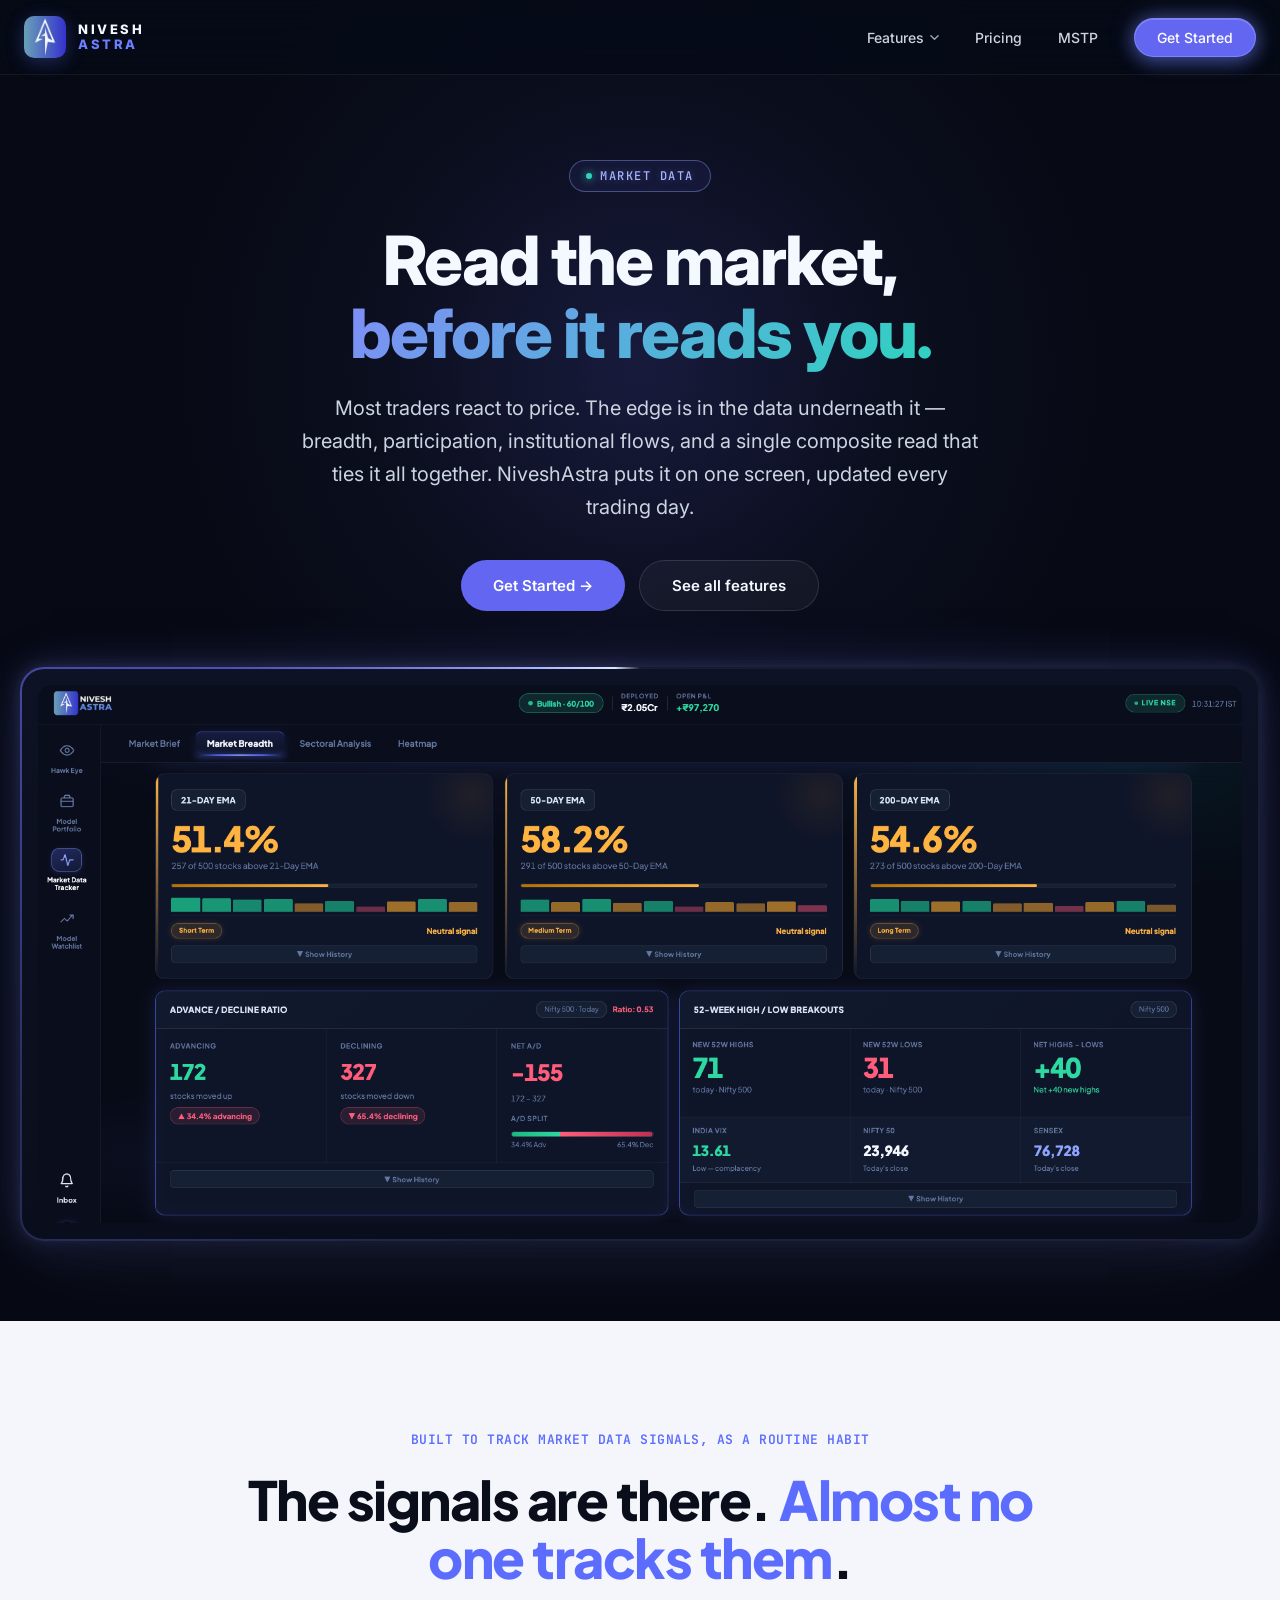
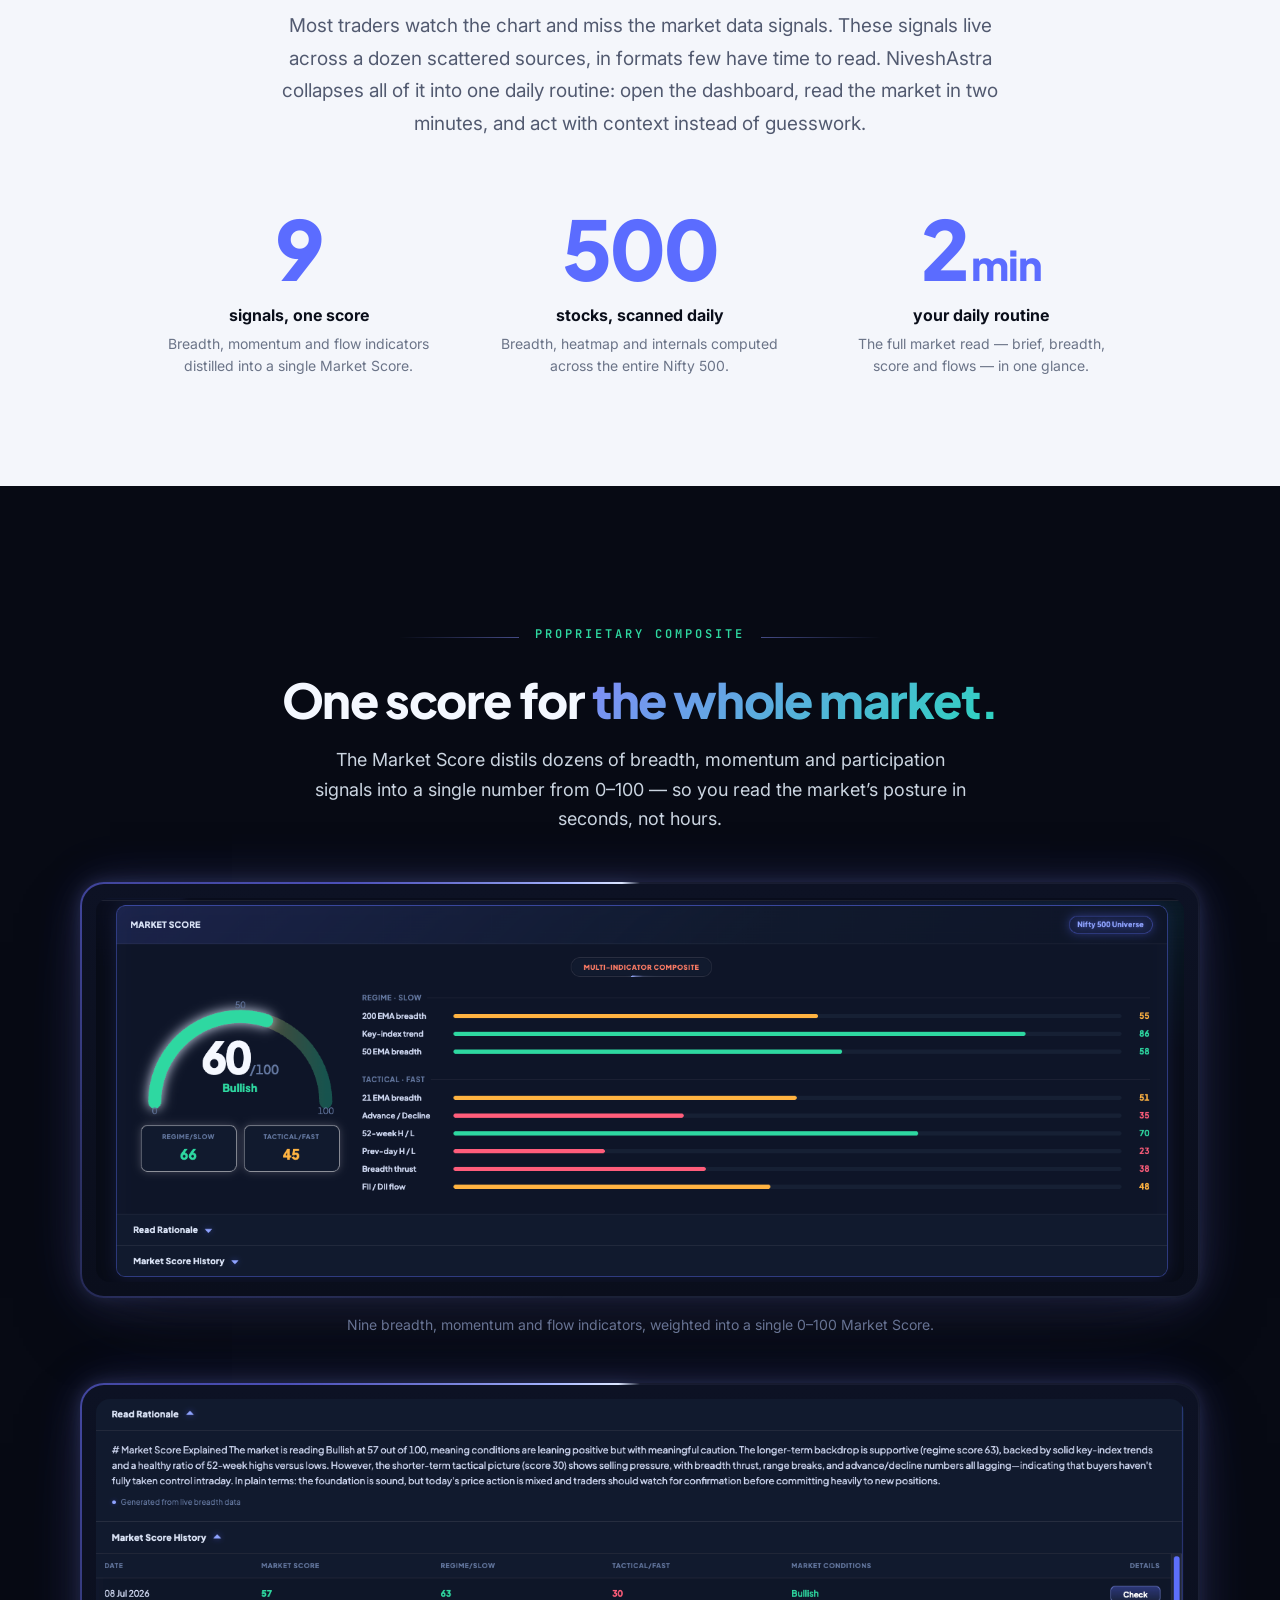
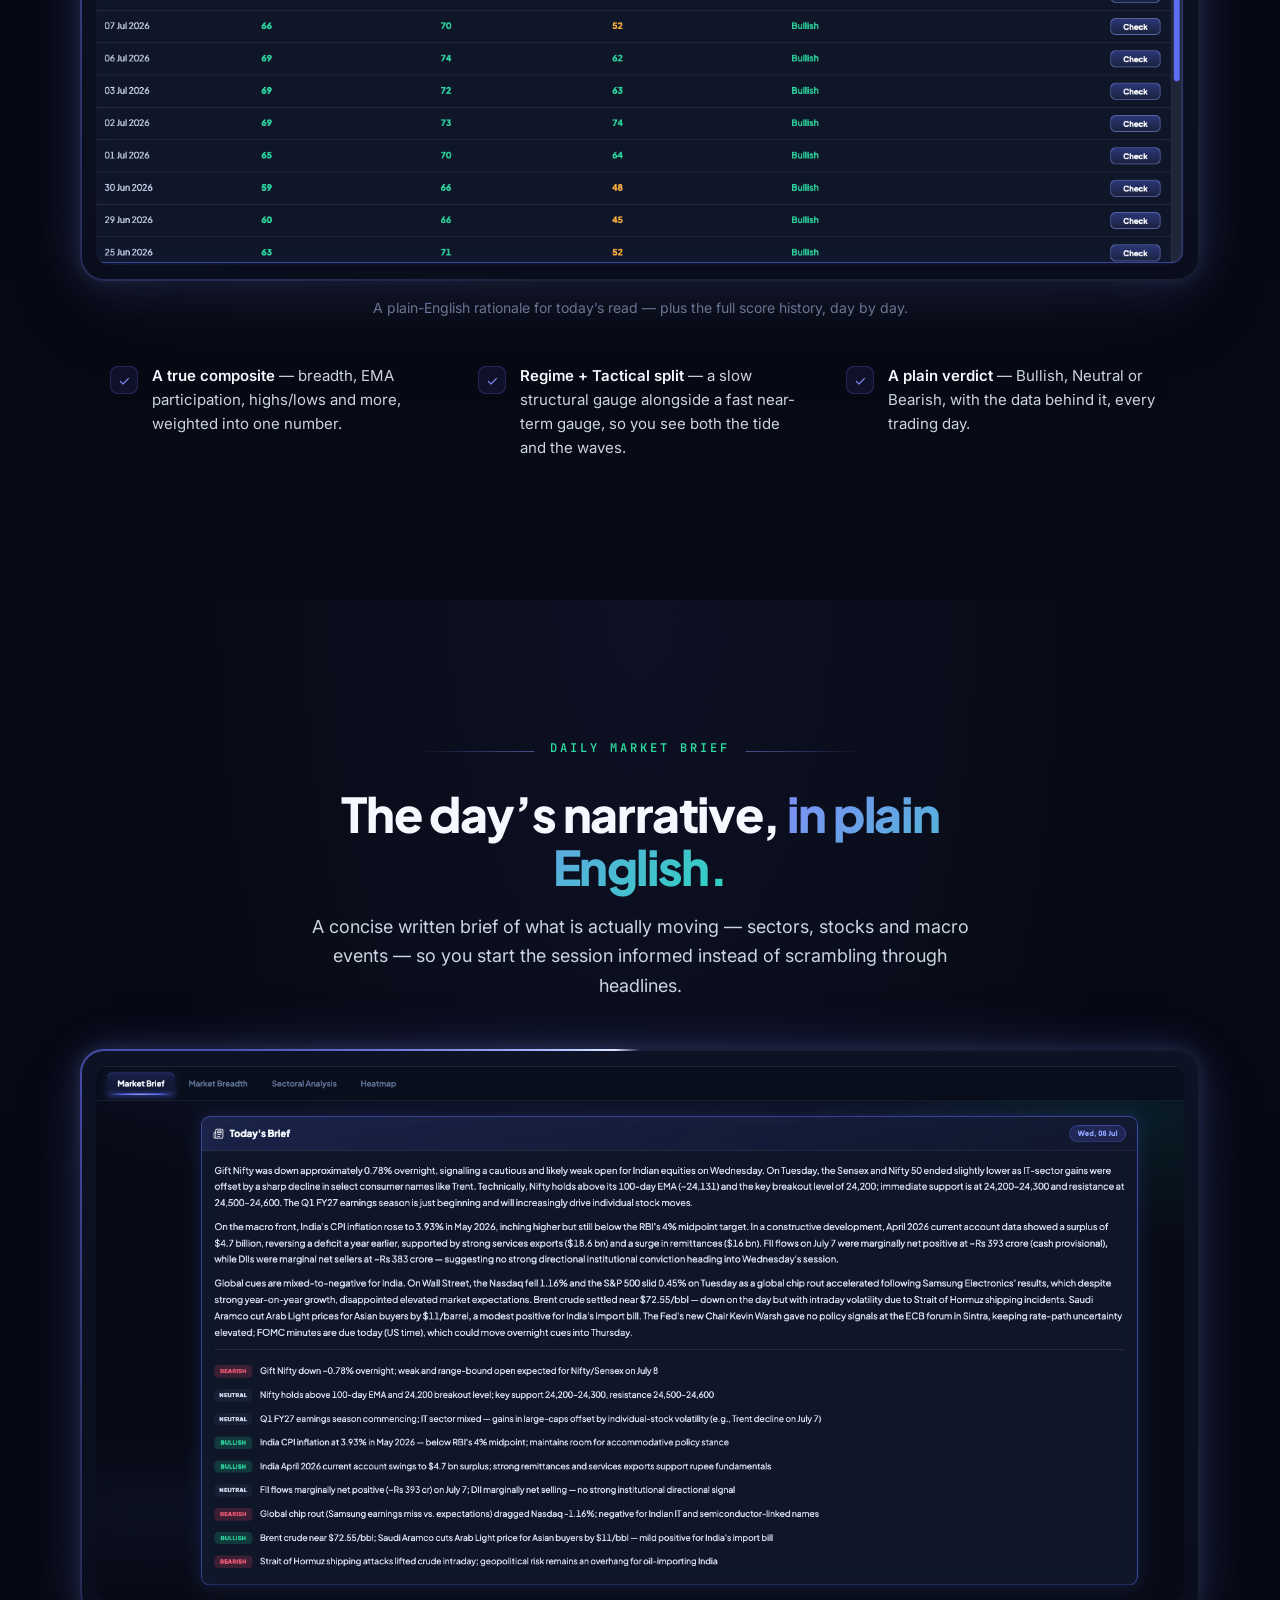
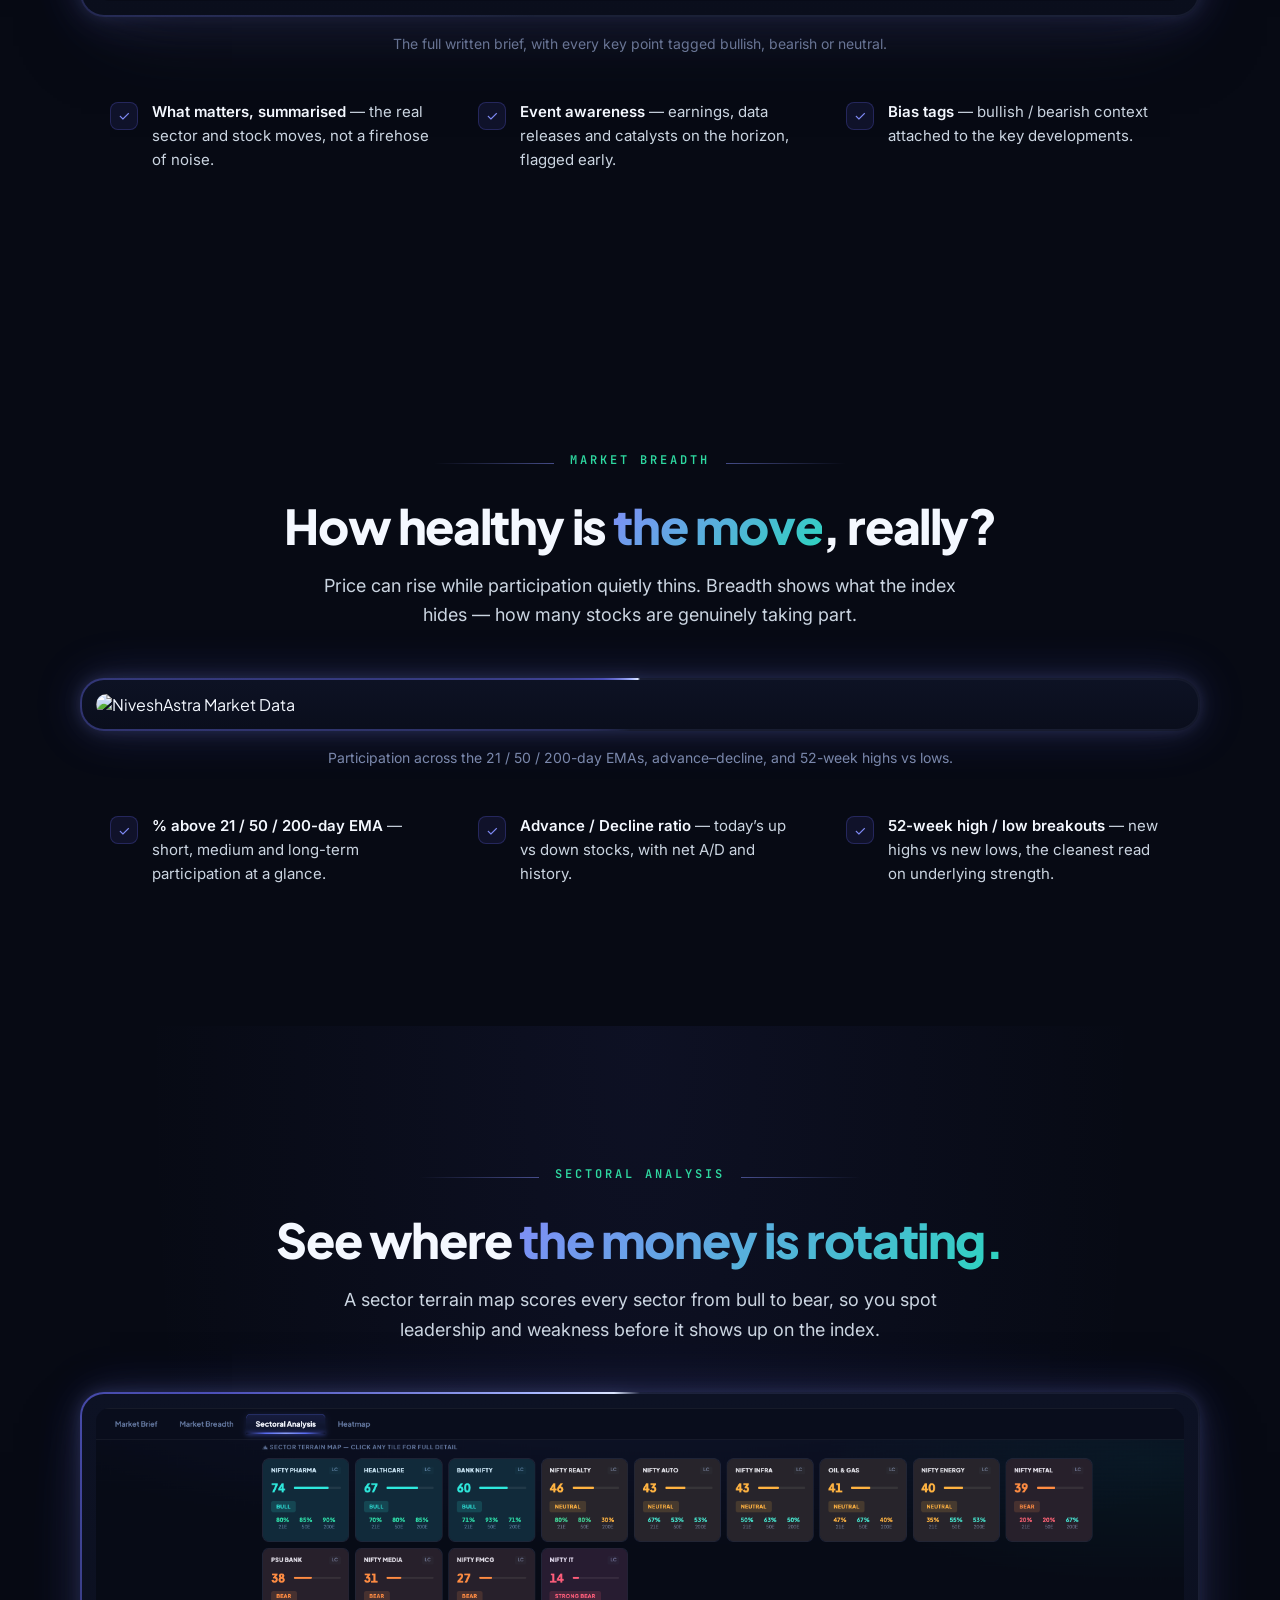
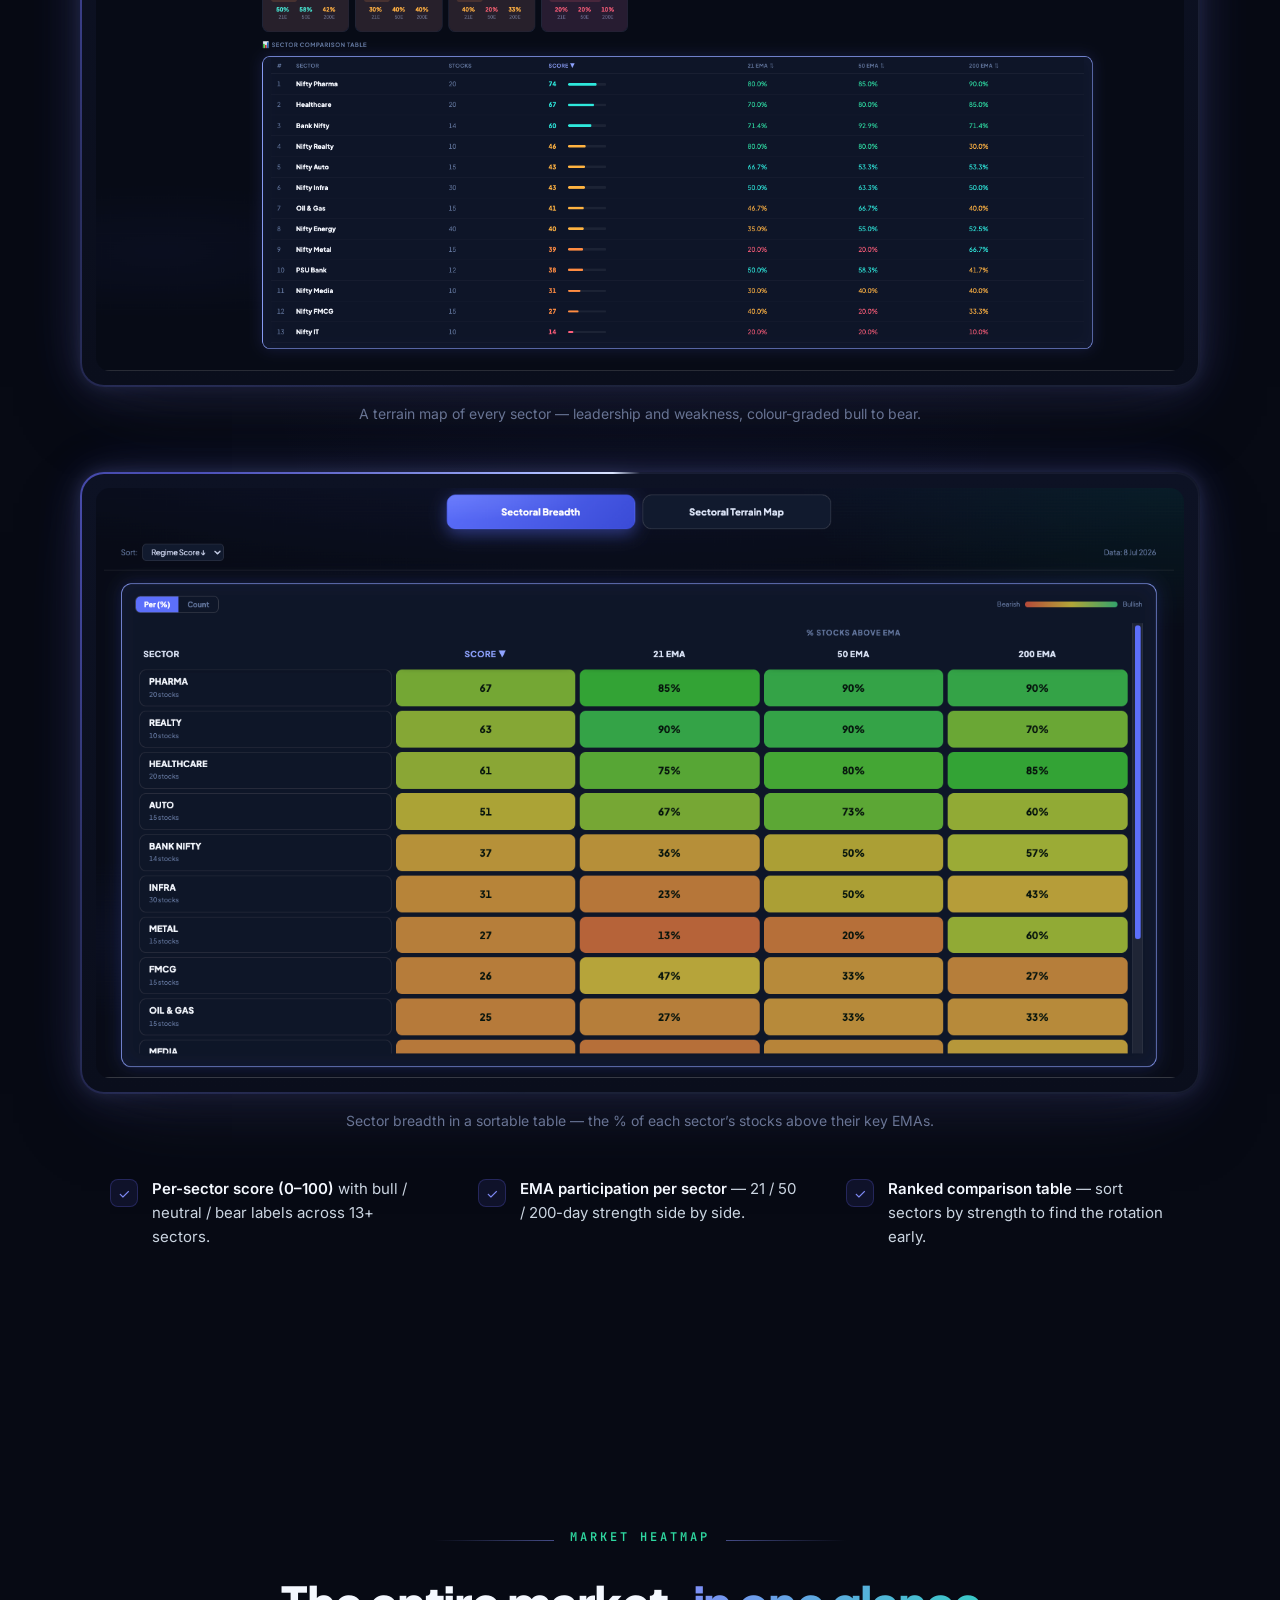
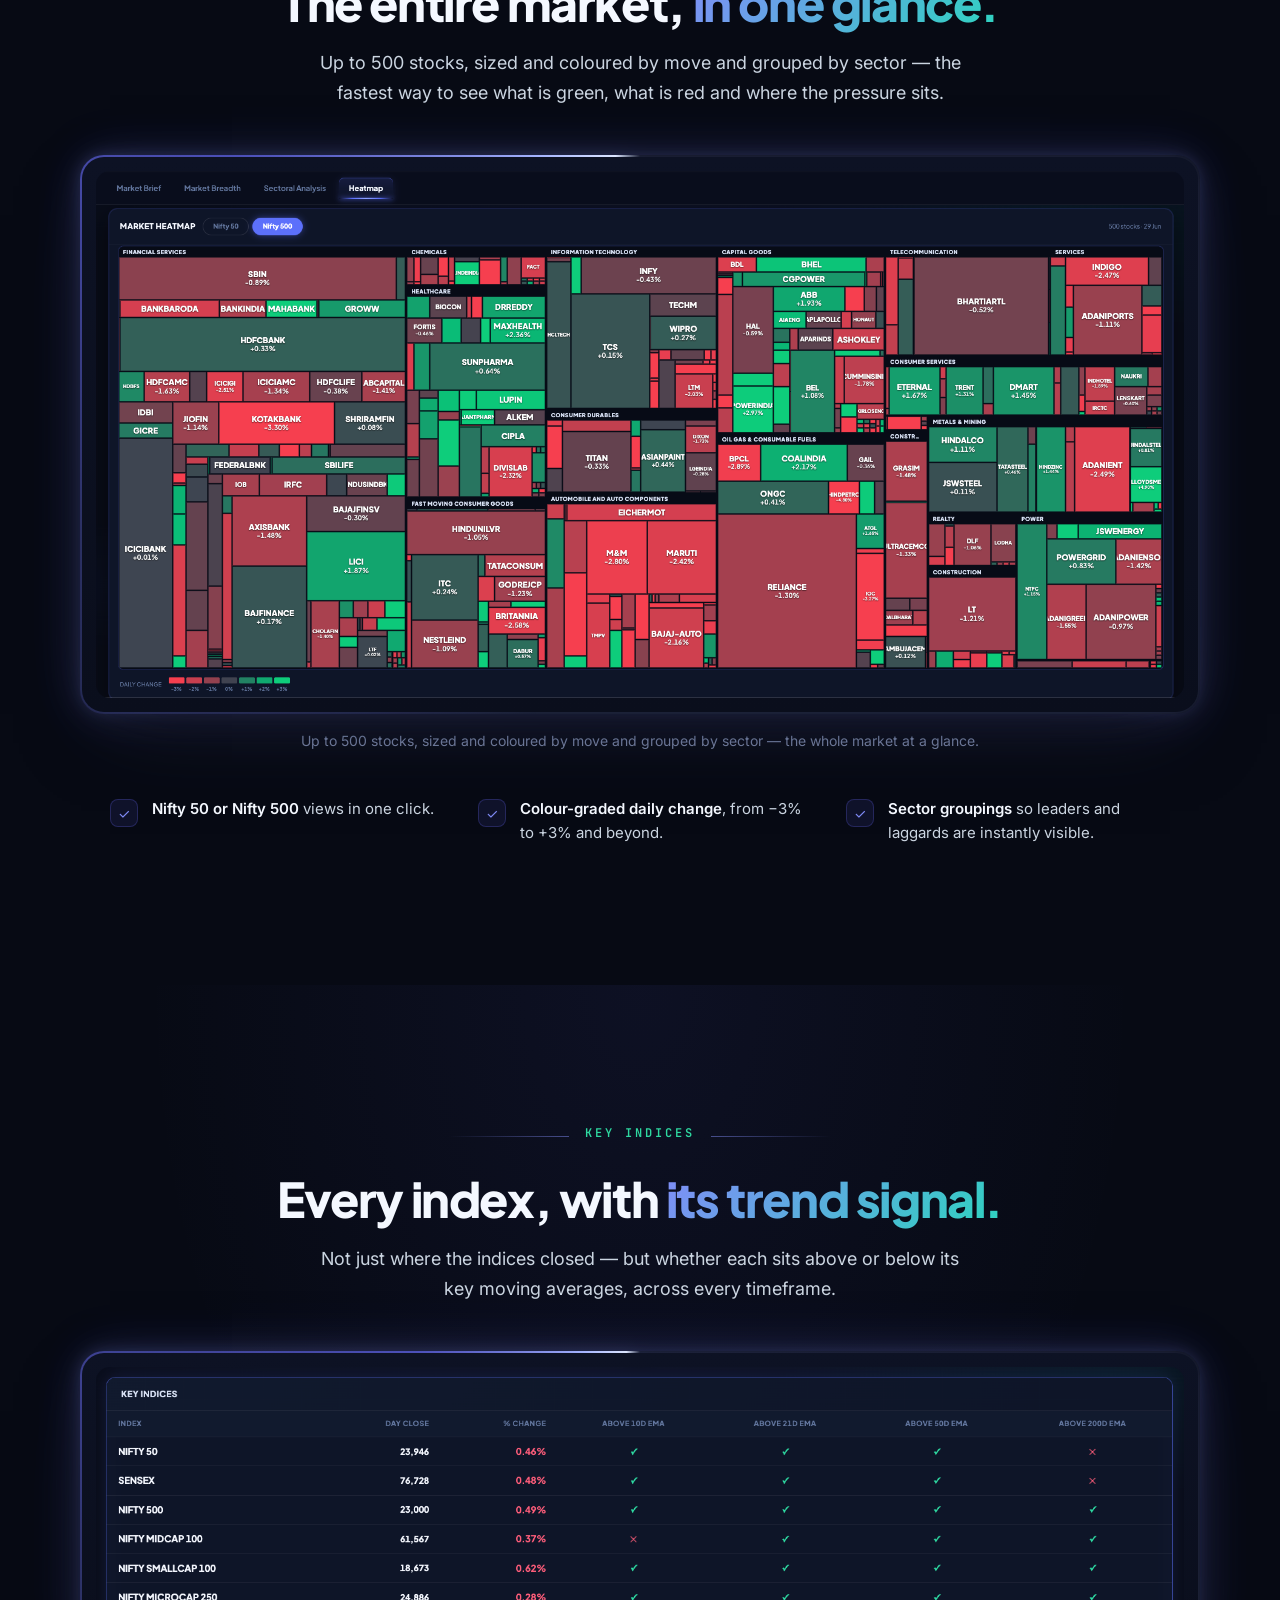
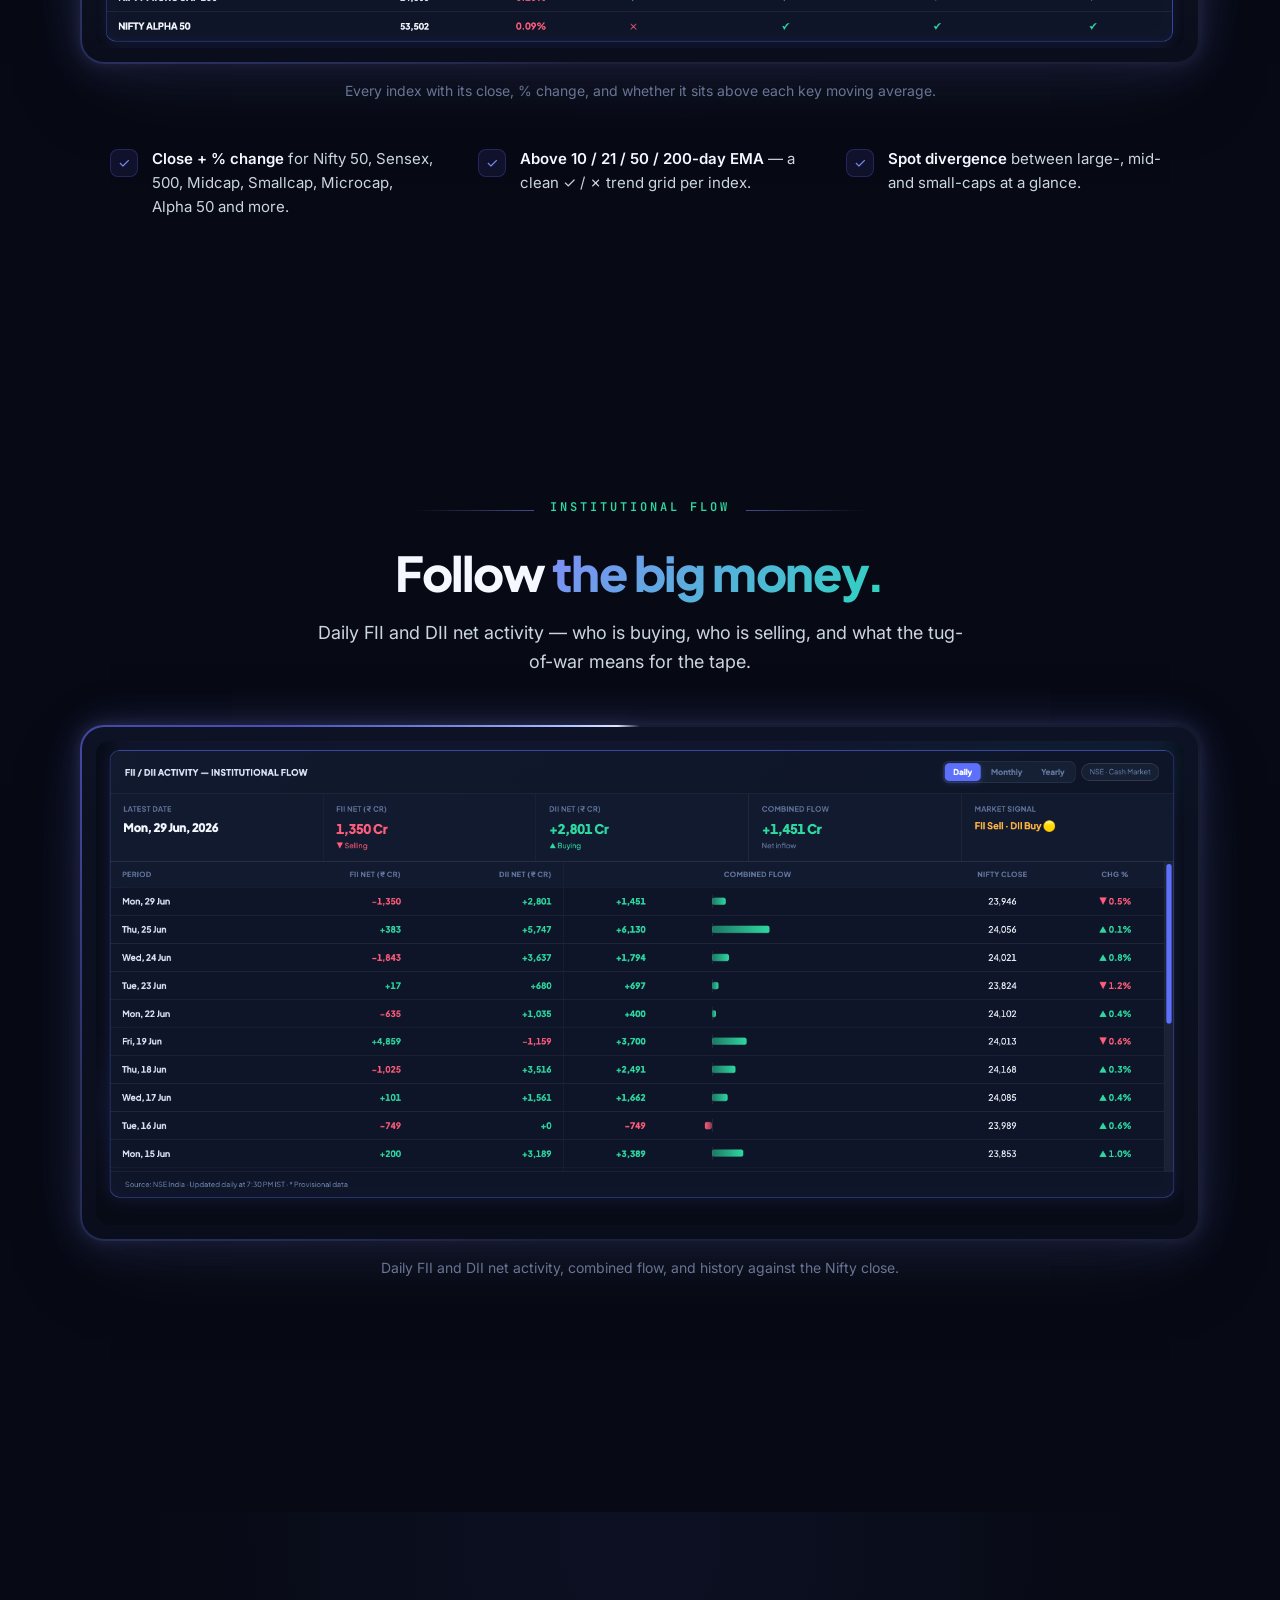
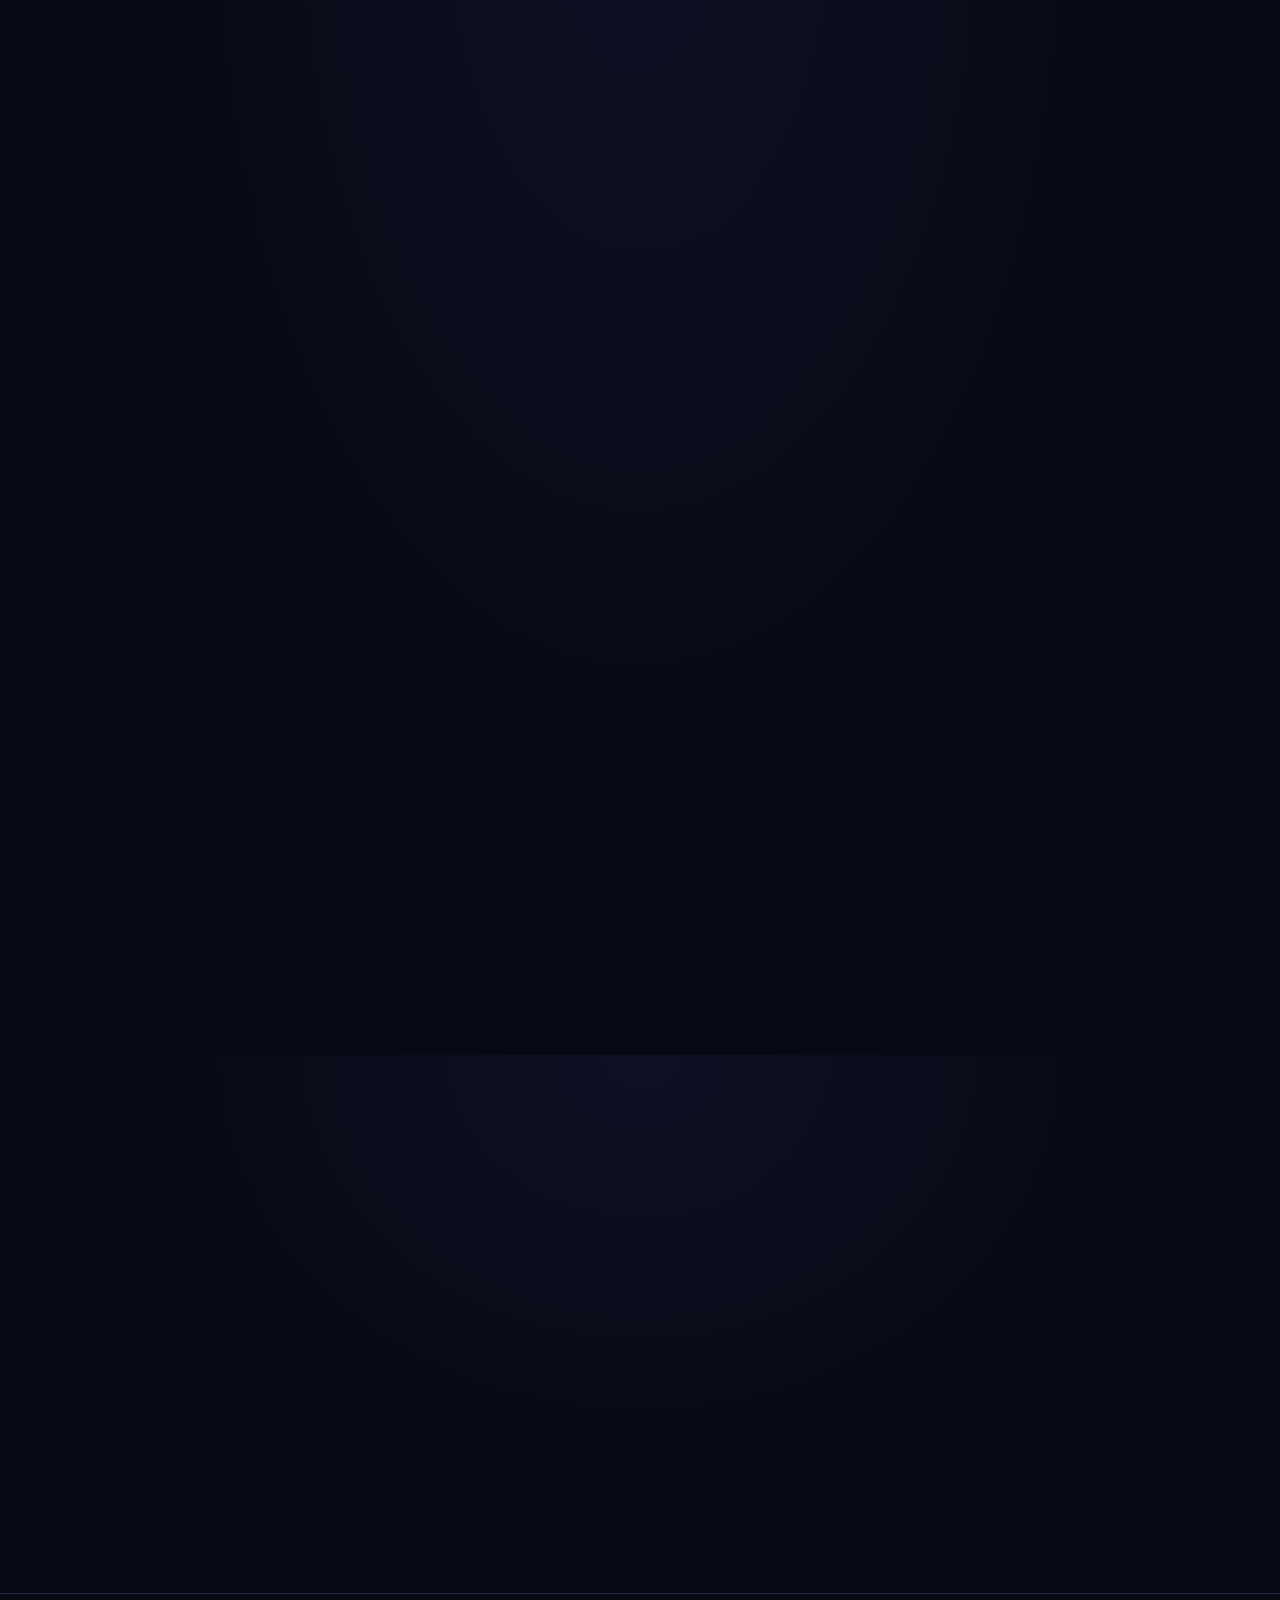
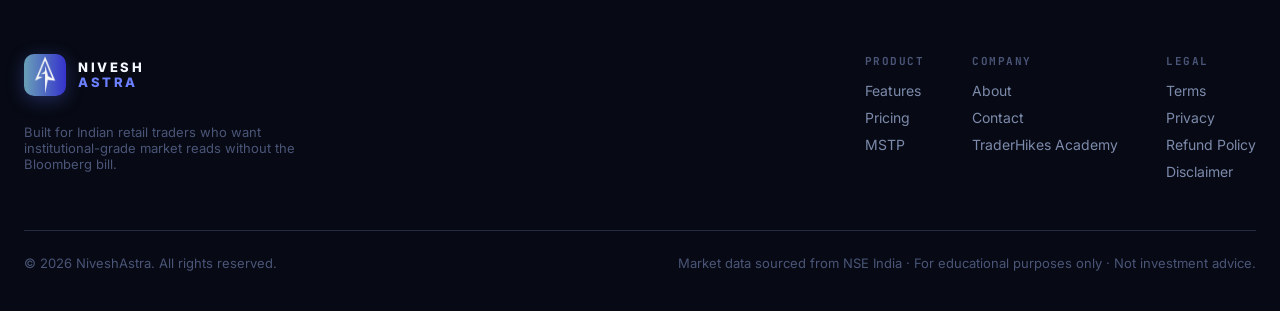
==== market-data.html @ ce70c247 "Update market-data.html" ====
<!DOCTYPE html>
<html lang="en">
<head>
<meta charset="UTF-8">
<meta name="viewport" content="width=device-width, initial-scale=1.0">
<title>Market Data — Read the Market with Precision | NiveshAstra</title>
<meta name="description" content="NiveshAstra Market Data brings the proprietary Market Score, breadth, sector rotation, heatmap, key indices, institutional flows and more into one daily dashboard for Indian traders.">
<link rel="preconnect" href="https://fonts.googleapis.com">
<link rel="preconnect" href="https://fonts.gstatic.com" crossorigin>
<link href="https://fonts.googleapis.com/css2?family=Inter:wght@400;500;600;700;800;900&family=JetBrains+Mono:wght@400;500;600;700&family=Plus+Jakarta+Sans:wght@400;500;600;700;800&display=swap" rel="stylesheet">
<link rel="stylesheet" href="/styles.css">
</head>
<body>

<!-- NAV -->
<nav class="nav">
  <div class="nav-inner">
    <a href="/" class="nav-logo">
      <img class="nav-logo-badge" src="[data-uri]" alt="NiveshAstra logo">
      <div class="nav-logo-text">
        <span>Nivesh</span>
        <span>Astra</span>
      </div>
    </a>
    <div class="nav-links">
      <div class="nav-dd">
        <a href="/#features">Features
          <svg class="caret" viewBox="0 0 10 6" fill="none" aria-hidden="true"><path d="M1 1l4 4 4-4" stroke="currentColor" stroke-width="1.6" stroke-linecap="round"/></svg>
        </a>
        <div class="nav-dd-menu">
          <a class="nav-dd-item" href="/market-data.html">
            <span class="dd-t">Market Data</span>
            <span class="dd-d">Score, breadth, sectors, flows — the daily read.</span>
          </a>
          <a class="nav-dd-item" href="/watchlist-scan.html">
            <span class="dd-t">Watchlist Scan</span>
            <span class="dd-d">Build lists, scan them on charts at speed.</span>
          </a>
          <a class="nav-dd-item" href="/portfolio-tracker.html">
            <span class="dd-t">Portfolio Tracker</span>
            <span class="dd-d">Your book, live positions and a lifetime journal.</span>
          </a>
        </div>
      </div>
      <a href="/#pricing">Pricing</a>
      <a href="/#mstp">MSTP</a>
      <a href="https://app.niveshastra.com/login.html" class="nav-cta">Get Started</a>
    </div>
  </div>
</nav>

<!-- PAGE HERO -->
<header class="page-hero">
  <div class="hero-glow"></div>
  <div class="page-hero-content">
    <div class="hero-eyebrow"><span class="dot"></span>Market Data</div>
    <h1>Read the market,<br><span class="grad">before it reads you.</span></h1>
    <p class="page-hero-sub">
      Most traders react to price. The edge is in the data underneath it — breadth, participation,
      institutional flows, and a single composite read that ties it all together. NiveshAstra puts
      it on one screen, updated every trading day.
    </p>
    <div class="hero-ctas" style="margin-bottom:0;">
      <a href="https://app.niveshastra.com/login.html" class="btn-primary">Get Started →</a>
      <a href="/#features" class="btn-secondary">See all features</a>
    </div>
  </div>
</header>

<!-- FULL-WIDTH ESTABLISHING SHOT -->
<div class="hero-shot">
  <div class="mockup-card shot-frame">
    <img src="/assets/market-breadth.png" alt="NiveshAstra Market Data dashboard">
  </div>
</div>

<!-- THE PAGE IN A NUTSHELL (light section) -->
<section class="section-light">
  <div class="container">
    <div class="nutshell reveal">
      <div class="nutshell-eyebrow">Built to track market data signals, as a routine habit</div>
      <h2>The signals are there. <span class="hl">Almost no one tracks them</span>.</h2>
      <p class="nutshell-sub">
        Most traders watch the chart and miss the market data signals. These signals live across a
        dozen scattered sources, in formats few have time to read. NiveshAstra collapses all of it
        into one daily routine: open the dashboard, read the market in two minutes, and act with
        context instead of guesswork.
      </p>
      <div class="nutshell-stats">
        <div class="nutshell-stat">
          <div class="num">9</div>
          <div class="stat-label">signals, one score</div>
          <div class="stat-desc">Breadth, momentum and flow indicators distilled into a single Market Score.</div>
        </div>
        <div class="nutshell-stat">
          <div class="num">500</div>
          <div class="stat-label">stocks, scanned daily</div>
          <div class="stat-desc">Breadth, heatmap and internals computed across the entire Nifty 500.</div>
        </div>
        <div class="nutshell-stat">
          <div class="num">2<span class="unit">min</span></div>
          <div class="stat-label">your daily routine</div>
          <div class="stat-desc">The full market read — brief, breadth, score and flows — in one glance.</div>
        </div>
      </div>
    </div>
  </div>
</section>

<section class="section">
  <div class="container">
  <div class="block-head reveal">
    <div class="step-mark">
      <span class="step-rule l"></span>
      <span class="step-label">Proprietary Composite</span>
      <span class="step-rule"></span>
    </div>
    <h2>One score for <span class="grad">the whole market.</span></h2>
    <p>The Market Score distils dozens of breadth, momentum and participation signals into a single number from 0–100 — so you read the market’s posture in seconds, not hours.</p>
  </div>
  <div class="block-lead reveal block-gap">
    <div class="mockup-card shot-frame">
      <img src="/assets/market-score.png" alt="NiveshAstra Market Data" loading="lazy">
    </div>
    <p class="shot-caption">Nine breadth, momentum and flow indicators, weighted into a single 0–100 Market Score.</p>
  </div>
  <div class="block-lead reveal block-gap">
    <div class="mockup-card shot-frame">
      <img src="/assets/market-score-rationale.png" alt="NiveshAstra Market Data" loading="lazy">
    </div>
    <p class="shot-caption">A plain-English rationale for today’s read — plus the full score history, day by day.</p>
  </div>
  <div class="feature-row reveal">
      <div class="feature-item">
        <div class="feature-item-icon">✓</div>
        <div class="feature-item-text"><strong>A true composite</strong> — breadth, EMA participation, highs/lows and more, weighted into one number.</div>
      </div>
      <div class="feature-item">
        <div class="feature-item-icon">✓</div>
        <div class="feature-item-text"><strong>Regime + Tactical split</strong> — a slow structural gauge alongside a fast near-term gauge, so you see both the tide and the waves.</div>
      </div>
      <div class="feature-item">
        <div class="feature-item-icon">✓</div>
        <div class="feature-item-text"><strong>A plain verdict</strong> — Bullish, Neutral or Bearish, with the data behind it, every trading day.</div>
      </div>
  </div>
  </div>
</section>

<section class="section alt">
  <div class="container">
  <div class="block-head reveal">
    <div class="step-mark">
      <span class="step-rule l"></span>
      <span class="step-label">Daily Market Brief</span>
      <span class="step-rule"></span>
    </div>
    <h2>The day’s narrative, <span class="grad">in plain English.</span></h2>
    <p>A concise written brief of what is actually moving — sectors, stocks and macro events — so you start the session informed instead of scrambling through headlines.</p>
  </div>
  <div class="block-lead reveal block-gap">
    <div class="mockup-card shot-frame">
      <img src="/assets/market-brief-full.png" alt="NiveshAstra Market Data" loading="lazy">
    </div>
    <p class="shot-caption">The full written brief, with every key point tagged bullish, bearish or neutral.</p>
  </div>
  <div class="feature-row reveal">
      <div class="feature-item">
        <div class="feature-item-icon">✓</div>
        <div class="feature-item-text"><strong>What matters, summarised</strong> — the real sector and stock moves, not a firehose of noise.</div>
      </div>
      <div class="feature-item">
        <div class="feature-item-icon">✓</div>
        <div class="feature-item-text"><strong>Event awareness</strong> — earnings, data releases and catalysts on the horizon, flagged early.</div>
      </div>
      <div class="feature-item">
        <div class="feature-item-icon">✓</div>
        <div class="feature-item-text"><strong>Bias tags</strong> — bullish / bearish context attached to the key developments.</div>
      </div>
  </div>
  </div>
</section>

<section class="section">
  <div class="container">
  <div class="block-head reveal">
    <div class="step-mark">
      <span class="step-rule l"></span>
      <span class="step-label">Market Breadth</span>
      <span class="step-rule"></span>
    </div>
    <h2>How healthy is <span class="grad">the move</span>, really?</h2>
    <p>Price can rise while participation quietly thins. Breadth shows what the index hides — how many stocks are genuinely taking part.</p>
  </div>
  <div class="block-lead reveal block-gap">
    <div class="mockup-card shot-frame">
      <img src="/assets/market-breadth-detail.png" alt="NiveshAstra Market Data" loading="lazy">
    </div>
    <p class="shot-caption">Participation across the 21 / 50 / 200-day EMAs, advance–decline, and 52-week highs vs lows.</p>
  </div>
  <div class="feature-row reveal">
      <div class="feature-item">
        <div class="feature-item-icon">✓</div>
        <div class="feature-item-text"><strong>% above 21 / 50 / 200-day EMA</strong> — short, medium and long-term participation at a glance.</div>
      </div>
      <div class="feature-item">
        <div class="feature-item-icon">✓</div>
        <div class="feature-item-text"><strong>Advance / Decline ratio</strong> — today’s up vs down stocks, with net A/D and history.</div>
      </div>
      <div class="feature-item">
        <div class="feature-item-icon">✓</div>
        <div class="feature-item-text"><strong>52-week high / low breakouts</strong> — new highs vs new lows, the cleanest read on underlying strength.</div>
      </div>
  </div>
  </div>
</section>

<section class="section alt">
  <div class="container">
  <div class="block-head reveal">
    <div class="step-mark">
      <span class="step-rule l"></span>
      <span class="step-label">Sectoral Analysis</span>
      <span class="step-rule"></span>
    </div>
    <h2>See where <span class="grad">the money is rotating.</span></h2>
    <p>A sector terrain map scores every sector from bull to bear, so you spot leadership and weakness before it shows up on the index.</p>
  </div>
  <div class="block-lead reveal block-gap">
    <div class="mockup-card shot-frame">
      <img src="/assets/sectoral-analysis.png" alt="NiveshAstra Market Data" loading="lazy">
    </div>
    <p class="shot-caption">A terrain map of every sector — leadership and weakness, colour-graded bull to bear.</p>
  </div>
  <div class="block-lead reveal block-gap">
    <div class="mockup-card shot-frame">
      <img src="/assets/sectoral-breadth.png" alt="NiveshAstra Market Data" loading="lazy">
    </div>
    <p class="shot-caption">Sector breadth in a sortable table — the % of each sector’s stocks above their key EMAs.</p>
  </div>
  <div class="feature-row reveal">
      <div class="feature-item">
        <div class="feature-item-icon">✓</div>
        <div class="feature-item-text"><strong>Per-sector score (0–100)</strong> with bull / neutral / bear labels across 13+ sectors.</div>
      </div>
      <div class="feature-item">
        <div class="feature-item-icon">✓</div>
        <div class="feature-item-text"><strong>EMA participation per sector</strong> — 21 / 50 / 200-day strength side by side.</div>
      </div>
      <div class="feature-item">
        <div class="feature-item-icon">✓</div>
        <div class="feature-item-text"><strong>Ranked comparison table</strong> — sort sectors by strength to find the rotation early.</div>
      </div>
  </div>
  </div>
</section>

<section class="section">
  <div class="container">
  <div class="block-head reveal">
    <div class="step-mark">
      <span class="step-rule l"></span>
      <span class="step-label">Market Heatmap</span>
      <span class="step-rule"></span>
    </div>
    <h2>The entire market, <span class="grad">in one glance.</span></h2>
    <p>Up to 500 stocks, sized and coloured by move and grouped by sector — the fastest way to see what is green, what is red and where the pressure sits.</p>
  </div>
  <div class="block-lead reveal block-gap">
    <div class="mockup-card shot-frame">
      <img src="/assets/heatmap.png" alt="NiveshAstra Market Data" loading="lazy">
    </div>
    <p class="shot-caption">Up to 500 stocks, sized and coloured by move and grouped by sector — the whole market at a glance.</p>
  </div>
  <div class="feature-row reveal">
      <div class="feature-item">
        <div class="feature-item-icon">✓</div>
        <div class="feature-item-text"><strong>Nifty 50 or Nifty 500</strong> views in one click.</div>
      </div>
      <div class="feature-item">
        <div class="feature-item-icon">✓</div>
        <div class="feature-item-text"><strong>Colour-graded daily change</strong>, from −3% to +3% and beyond.</div>
      </div>
      <div class="feature-item">
        <div class="feature-item-icon">✓</div>
        <div class="feature-item-text"><strong>Sector groupings</strong> so leaders and laggards are instantly visible.</div>
      </div>
  </div>
  </div>
</section>

<section class="section alt">
  <div class="container">
  <div class="block-head reveal">
    <div class="step-mark">
      <span class="step-rule l"></span>
      <span class="step-label">Key Indices</span>
      <span class="step-rule"></span>
    </div>
    <h2>Every index, with <span class="grad">its trend signal.</span></h2>
    <p>Not just where the indices closed — but whether each sits above or below its key moving averages, across every timeframe.</p>
  </div>
  <div class="block-lead reveal block-gap">
    <div class="mockup-card shot-frame">
      <img src="/assets/key-indices.png" alt="NiveshAstra Market Data" loading="lazy">
    </div>
    <p class="shot-caption">Every index with its close, % change, and whether it sits above each key moving average.</p>
  </div>
  <div class="feature-row reveal">
      <div class="feature-item">
        <div class="feature-item-icon">✓</div>
        <div class="feature-item-text"><strong>Close + % change</strong> for Nifty 50, Sensex, 500, Midcap, Smallcap, Microcap, Alpha 50 and more.</div>
      </div>
      <div class="feature-item">
        <div class="feature-item-icon">✓</div>
        <div class="feature-item-text"><strong>Above 10 / 21 / 50 / 200-day EMA</strong> — a clean ✓ / ✗ trend grid per index.</div>
      </div>
      <div class="feature-item">
        <div class="feature-item-icon">✓</div>
        <div class="feature-item-text"><strong>Spot divergence</strong> between large-, mid- and small-caps at a glance.</div>
      </div>
  </div>
  </div>
</section>

<section class="section">
  <div class="container">
  <div class="block-head reveal">
    <div class="step-mark">
      <span class="step-rule l"></span>
      <span class="step-label">Institutional Flow</span>
      <span class="step-rule"></span>
    </div>
    <h2>Follow <span class="grad">the big money.</span></h2>
    <p>Daily FII and DII net activity — who is buying, who is selling, and what the tug-of-war means for the tape.</p>
  </div>
  <div class="block-lead reveal block-gap">
    <div class="mockup-card shot-frame">
      <img src="/assets/fii-dii.png" alt="NiveshAstra Market Data" loading="lazy">
    </div>
    <p class="shot-caption">Daily FII and DII net activity, combined flow, and history against the Nifty close.</p>
  </div>
  <div class="feature-row reveal">
      <div class="feature-item">
        <div class="feature-item-icon">✓</div>
        <div class="feature-item-text"><strong>FII net &amp; DII net (₹ Cr)</strong> with a combined-flow read and market signal.</div>
      </div>
      <div class="feature-item">
        <div class="feature-item-icon">✓</div>
        <div class="feature-item-text"><strong>Daily, monthly and yearly</strong> views.</div>
      </div>
      <div class="feature-item">
        <div class="feature-item-icon">✓</div>
        <div class="feature-item-text"><strong>History against Nifty close</strong>, so the flows always have context.</div>
      </div>
  </div>
  </div>
</section>

<section class="section alt">
  <div class="container">
  <div class="block-head reveal">
    <div class="step-mark">
      <span class="step-rule l"></span>
      <span class="step-label">Market Internals</span>
      <span class="step-rule"></span>
    </div>
    <h2>The market’s pulse, <span class="grad">beneath the index.</span></h2>
    <p>Previous-day high/low breaks and the day’s biggest movers — fast internals that reveal thrust and exhaustion before the index catches up.</p>
  </div>
  <div class="block-lead reveal block-gap">
    <div class="mockup-card shot-frame">
      <img src="/assets/pdh-pdl.png" alt="NiveshAstra Market Data" loading="lazy">
    </div>
    <p class="shot-caption">Previous-day high/low breaks and the day’s biggest movers — thrust and exhaustion at a glance.</p>
  </div>
  <div class="feature-row reveal">
      <div class="feature-item">
        <div class="feature-item-icon">✓</div>
        <div class="feature-item-text"><strong>Above PDH vs below PDL</strong> counts, with net and split.</div>
      </div>
      <div class="feature-item">
        <div class="feature-item-icon">✓</div>
        <div class="feature-item-text"><strong>Top gainers &amp; losers</strong> (≥3% moves) with the day’s thrust count.</div>
      </div>
      <div class="feature-item">
        <div class="feature-item-icon">✓</div>
        <div class="feature-item-text"><strong>PDH / PDL history</strong> for trend context.</div>
      </div>
  </div>
  </div>
</section>

<!-- CLOSING CTA -->
<section class="section alt">
  <div class="container">
    <div class="cta-band reveal">
      <h2>Build the <span class="grad">two-minute habit</span> to read and analyse market data.</h2>
      <p>Market brief, breadth, score, sector rotation and institutional flows — your entire
         pre-market routine, on one screen, every trading day.</p>
      <a href="https://app.niveshastra.com/login.html" class="btn-primary">Get Started →</a>
    </div>
  </div>
</section>

<footer class="footer">
  <div class="container">
    <div class="footer-inner">
      <div>
        <a href="/" class="nav-logo" style="margin-bottom:14px; display:inline-flex;">
          <img class="nav-logo-badge" src="[data-uri]" alt="NiveshAstra logo">
          <div class="nav-logo-text">
            <span>Nivesh</span>
            <span>Astra</span>
          </div>
        </a>
        <p style="color:var(--text-faint); font-size:13px; max-width:280px; margin-top:14px;">
          Built for Indian retail traders who want institutional-grade market reads without the Bloomberg bill.
        </p>
      </div>
      <div class="footer-links">
        <div class="footer-col">
          <h4>Product</h4>
          <a href="/#features">Features</a>
          <a href="/#pricing">Pricing</a>
          <a href="/#mstp">MSTP</a>
        </div>
        <div class="footer-col">
          <h4>Company</h4>
          <a href="/about.html">About</a>
          <a href="/contact.html">Contact</a>
          <a href="https://www.traderhikes.com/" target="_blank">TraderHikes Academy</a>
        </div>
        <div class="footer-col">
          <h4>Legal</h4>
          <a href="/terms.html">Terms</a>
          <a href="/privacy.html">Privacy</a>
          <a href="/refund.html">Refund Policy</a>
          <a href="/disclaimer.html">Disclaimer</a>
        </div>
      </div>
    </div>
    <div class="footer-bottom">
      <span>© 2026 NiveshAstra. All rights reserved.</span>
      <span>Market data sourced from NSE India · For educational purposes only · Not investment advice.</span>
    </div>
  </div>
</footer>

<script>
// Apple-style scroll-triggered reveal
const mdObserver = new IntersectionObserver((entries) => {
  entries.forEach(entry => {
    if (entry.isIntersecting) {
      entry.target.classList.add('visible');
      mdObserver.unobserve(entry.target);
    }
  });
}, { threshold: 0.12 });
document.querySelectorAll('.reveal').forEach(el => mdObserver.observe(el));
</script>

</body>
</html>
---- styles.css ----
:root{
  --bg:#070a14;
  --bg-elevated:#0d1224;
  --surface:#131829;
  --surface-2:#1a2138;
  --border:#232b45;
  --accent-violet:#6366f1;
  --accent-violet-bright:#818cf8;
  --accent-blue-lt:#8fa3ff;
  --accent-blue-bright:#a5b4ff;
  --accent-cyan:#2dd4bf;
  --accent-green:#2ed8a0;
  --accent-rose:#f43f5e;
  --accent-amber:#f59e0b;
  --text-primary:#f4f8ff;
  --text-secondary:#cbd5e1;
  --text-muted:#7c8aab;
  --text-faint:#4a5578;
  --font-display:'Inter',-apple-system,sans-serif;
  --font-heading:'Plus Jakarta Sans','Inter',sans-serif;
  --font-mono:'JetBrains Mono',ui-monospace,monospace;
  --font-mockup:'Plus Jakarta Sans',sans-serif;
  --radius-sm:8px;
  --radius-md:14px;
  --radius-lg:24px;
}

*{margin:0;padding:0;box-sizing:border-box;}

html{scroll-behavior:smooth;}

body{
  font-family:var(--font-display);
  background:var(--bg);
  color:var(--text-primary);
  -webkit-font-smoothing:antialiased;
  overflow-x:hidden;
}

.container{
  max-width:1280px;
  margin:0 auto;
  padding:0 24px;
}

@media (max-width:768px){
  .container{padding:0 18px;}
}

/* ===== NAV ===== */
.nav{
  position:fixed;
  top:0;left:0;right:0;
  z-index:100;
  backdrop-filter:blur(20px) saturate(180%);
  background:rgba(7,10,20,0.7);
  border-bottom:1px solid rgba(255,255,255,0.06);
}
.nav-inner{
  max-width:1280px;
  margin:0 auto;
  padding:16px 24px;
  display:flex;
  align-items:center;
  justify-content:space-between;
}
.nav-logo{
  display:flex;
  align-items:center;
  gap:12px;
  text-decoration:none;
  color:var(--text-primary);
}
.nav-logo-badge{
  width:42px;height:42px;
  border-radius:10px;
  display:block;
  flex-shrink:0;
  box-shadow:0 4px 18px rgba(92,111,251,0.3), inset 0 1px 0 rgba(255,255,255,0.08);
  object-fit:contain;
}
.nav-logo-text{
  display:flex;
  flex-direction:column;
  gap:2px;
  line-height:1;
}
.nav-logo-text span{
  font-size:13px;
  font-weight:800;
  letter-spacing:2.5px;
  text-transform:uppercase;
  font-family:var(--font-display);
}
.nav-logo-text span:first-child{color:#f4f8ff;}
.nav-logo-text span:last-child{color:#6b7fff; font-weight:800;}

.nav-links{
  display:flex;
  align-items:center;
  gap:36px;
}
.nav-links a{
  color:#f4f8ff;
  text-decoration:none;
  font-size:14px;
  font-weight:500;
  transition:color 0.2s, opacity 0.2s;
  opacity:0.85;
}
.nav-links a:hover{opacity:1;}

.nav-cta{
  padding:10px 22px;
  border-radius:100px;
  background:var(--accent-violet);
  color:#ffffff !important;
  text-decoration:none;
  font-size:14px;
  font-weight:600;
  opacity:1 !important;
  border:1px solid rgba(143,163,255,0.5);
  transition:all 0.25s ease;
  box-shadow:
    0 0 0 0 rgba(99,102,241,0),
    0 4px 18px rgba(92,111,251,0.45),
    0 0 24px rgba(143,163,255,0.35),
    inset 0 1px 0 rgba(255,255,255,0.18);
  position:relative;
}
.nav-cta:hover{
  background:var(--accent-violet-bright);
  box-shadow:
    0 0 0 4px rgba(99,102,241,0.15),
    0 4px 22px rgba(92,111,251,0.6),
    0 0 36px rgba(143,163,255,0.55),
    inset 0 1px 0 rgba(255,255,255,0.25);
  transform:translateY(-1px);
}

@media (max-width:900px){
  .nav-links a:not(.nav-cta-wrap){display:none;}
}

/* ===== HERO ===== */
.hero{
  position:relative;
  min-height:100vh;
  display:flex;
  flex-direction:column;
  align-items:center;
  justify-content:center;
  padding:140px 32px 100px;
  text-align:center;
  overflow:hidden;
}

.hero-glow{
  position:absolute;
  top:-20%;
  left:50%;
  transform:translateX(-50%);
  width:1000px;
  height:1000px;
  background:radial-gradient(circle, rgba(99,102,241,0.18) 0%, rgba(99,102,241,0.04) 40%, transparent 70%);
  pointer-events:none;
  z-index:0;
}

.hero-content{
  position:relative;
  z-index:1;
  max-width:780px;
}

.hero-eyebrow{
  display:inline-flex;
  align-items:center;
  gap:8px;
  padding:7px 16px;
  border-radius:100px;
  border:1px solid rgba(143,163,255,0.4);
  background:rgba(99,102,241,0.08);
  font-family:var(--font-mono);
  font-size:12px;
  font-weight:500;
  letter-spacing:1.5px;
  text-transform:uppercase;
  color:#a5b4ff;
  text-shadow:0 0 8px rgba(143,163,255,0.35);
  margin-bottom:32px;
  opacity:0;
  animation:fadeUp 0.8s ease forwards;
}

.hero-eyebrow .dot{
  width:6px;height:6px;border-radius:50%;
  background:var(--accent-cyan);
  box-shadow:0 0 8px var(--accent-cyan);
  animation:pulse 2s infinite;
}

@keyframes pulse{
  0%,100%{opacity:1;}
  50%{opacity:0.4;}
}

.hero h1{
  font-size:clamp(40px, 7vw, 76px);
  font-weight:800;
  line-height:1.06;
  letter-spacing:-2.5px;
  margin-bottom:24px;
  opacity:0;
  animation:fadeUp 0.8s ease 0.1s forwards;
}

.hero h1 .grad{
  background:linear-gradient(135deg, var(--accent-violet-bright) 0%, var(--accent-cyan) 100%);
  -webkit-background-clip:text;
  background-clip:text;
  -webkit-text-fill-color:transparent;
}

.hero-sub{
  font-size:clamp(16px, 2.2vw, 20px);
  color:var(--text-secondary);
  line-height:1.6;
  max-width:600px;
  margin:0 auto 40px;
  opacity:0;
  animation:fadeUp 0.8s ease 0.2s forwards;
}

.hero-sub strong{color:var(--text-primary); font-weight:600;}

.hero-ctas{
  display:flex;
  gap:14px;
  justify-content:center;
  flex-wrap:wrap;
  margin-bottom:80px;
  opacity:0;
  animation:fadeUp 0.8s ease 0.3s forwards;
}

.btn-primary{
  padding:15px 32px;
  border-radius:100px;
  background:var(--accent-violet);
  color:#fff;
  text-decoration:none;
  font-size:15px;
  font-weight:600;
  transition:all 0.25s ease;
  display:inline-flex;
  align-items:center;
  gap:8px;
}
.btn-primary:hover{
  background:var(--accent-violet-bright);
  box-shadow:0 0 30px rgba(99,102,241,0.45);
  transform:translateY(-2px);
}

.btn-secondary{
  padding:15px 32px;
  border-radius:100px;
  background:rgba(255,255,255,0.04);
  border:1px solid rgba(255,255,255,0.12);
  color:var(--text-primary);
  text-decoration:none;
  font-size:15px;
  font-weight:600;
  transition:all 0.25s ease;
  backdrop-filter:blur(10px);
}
.btn-secondary:hover{
  background:rgba(255,255,255,0.08);
  border-color:rgba(255,255,255,0.2);
  transform:translateY(-2px);
}

@keyframes fadeUp{
  from{opacity:0; transform:translateY(24px);}
  to{opacity:1; transform:translateY(0);}
}

/* ===== HERO GAUGE WIDGET (signature element) ===== */
.hero-widget{
  position:relative;
  z-index:1;
  width:100%;
  max-width:1180px;
  background:
    linear-gradient(180deg, var(--bg-elevated) 0%, #0a0e1c 100%) padding-box,
    conic-gradient(from var(--comet-angle),
      transparent 0deg,
      transparent 200deg,
      rgba(99,102,241,0.25) 260deg,
      rgba(99,102,241,0.7) 305deg,
      rgba(165,180,255,1) 340deg,
      rgba(220,230,255,1) 355deg,
      transparent 360deg) border-box;
  border:2px solid transparent;
  border-radius:var(--radius-lg);
  padding:24px;
  box-shadow:
    0 30px 90px -30px rgba(0,0,0,0.7),
    0 0 50px rgba(99,102,241,0.18);
  filter:drop-shadow(0 0 8px rgba(143,163,255,0.22));
  opacity:0;
  animation:fadeUp 1s ease 0.4s forwards, cometSpin 4.5s linear infinite;
}
/* Fallback for browsers without @property support */
@supports not (background: paint(something)) {
  .hero-widget{
    background:linear-gradient(180deg, var(--bg-elevated) 0%, #0a0e1c 100%);
    border:1.5px solid rgba(143,163,255,0.35);
    animation:fadeUp 1s ease 0.4s forwards;
  }
}
/* soft-focus halo behind the widget */
.hero-widget::after{
  content:'';
  position:absolute;
  inset:-40px;
  z-index:-1;
  background:radial-gradient(ellipse at 50% 30%, rgba(99,102,241,0.16) 0%, rgba(45,216,160,0.05) 35%, transparent 70%);
  filter:blur(30px);
  pointer-events:none;
}
/* gentle fade at the bottom so it reads as 'a window into a deeper product' */
.hero-widget-fade{
  position:absolute;
  left:0;right:0;bottom:0;
  height:90px;
  background:linear-gradient(180deg, transparent 0%, rgba(10,14,28,0.55) 100%);
  border-radius:0 0 var(--radius-lg) var(--radius-lg);
  pointer-events:none;
  z-index:5;
}

.widget-header{
  display:flex;
  align-items:center;
  justify-content:space-between;
  margin-bottom:24px;
  padding-bottom:18px;
  border-bottom:1px solid var(--border);
  flex-wrap:wrap;
  gap:12px;
}

@media (max-width:600px){
  .widget-header{flex-direction:column; align-items:flex-start;}
  .widget-meta{text-align:left;}
}

.widget-title{
  font-size:13px;
  font-weight:600;
  letter-spacing:1px;
  text-transform:uppercase;
  color:var(--text-secondary);
  display:flex;
  align-items:center;
  gap:10px;
}

.widget-meta{
  font-family:var(--font-mono);
  font-size:11px;
  color:var(--text-faint);
  text-align:right;
}

.ai-badge{
  font-family:var(--font-mono);
  font-size:10px;
  padding:4px 10px;
  border-radius:100px;
  border:1px solid var(--border);
  color:var(--text-muted);
  letter-spacing:1px;
}

/* ===== HAWK EYE MULTI-PANEL DASHBOARD ===== */
.hawk-shell{
  display:grid;
  grid-template-columns:58px 1fr;
  gap:14px;
}
@media (max-width:620px){
  .hawk-shell{grid-template-columns:1fr;}
  .hawk-sidebar{display:none;}
}

.hawk-sidebar{
  display:flex;
  flex-direction:column;
  align-items:center;
  gap:6px;
  padding-top:4px;
}
.hawk-nav-item{
  display:flex;
  flex-direction:column;
  align-items:center;
  gap:4px;
  width:100%;
  padding:9px 4px;
  border-radius:10px;
  color:var(--text-faint);
  text-align:center;
}
.hawk-nav-item.active{
  background:rgba(99,102,241,0.12);
  color:var(--accent-violet-bright);
  box-shadow:inset 0 0 0 1px rgba(99,102,241,0.25);
}
.hawk-nav-ico{
  width:20px;height:20px;
  display:flex;align-items:center;justify-content:center;
  font-size:15px;
  line-height:1;
}
.hawk-nav-label{
  font-size:7px;
  font-weight:600;
  letter-spacing:0.2px;
  line-height:1.15;
}
.hawk-sidebar-spacer{flex:1;}

.hawk-grid{
  display:grid;
  grid-template-columns:1.4fr 1fr 1fr 1fr;
  gap:12px;
  align-items:start;
}
.hawk-col{display:flex; flex-direction:column; gap:12px;}
.hawk-grid-bottom{
  display:grid;
  grid-template-columns:1.4fr 3fr;
  gap:12px;
  margin-top:12px;
  align-items:start;
}
@media (max-width:1000px){
  .hawk-grid{grid-template-columns:1fr 1fr;}
  .hawk-grid-bottom{grid-template-columns:1fr;}
}
@media (max-width:620px){
  .hawk-grid{grid-template-columns:1fr;}
}

.hpanel{
  background:rgba(255,255,255,0.018);
  border:1px solid var(--border);
  border-radius:var(--radius-md);
  padding:14px 15px;
}
.hpanel-title{
  font-family:var(--font-mono);
  font-size:10px;
  font-weight:600;
  letter-spacing:1.5px;
  text-transform:uppercase;
  color:var(--text-muted);
  margin-bottom:14px;
  display:flex;
  align-items:center;
  justify-content:space-between;
}
.hpanel-tag{
  font-family:var(--font-mono);
  font-size:9px;
  padding:3px 9px;
  border-radius:100px;
  border:1px solid rgba(99,102,241,0.3);
  color:var(--accent-violet-bright);
  letter-spacing:0.5px;
}

/* Market Score panel */
.hscore-row{
  display:grid;
  grid-template-columns:auto 1fr;
  gap:20px;
  align-items:center;
}
.hscore-gauge-wrap{
  display:flex;
  flex-direction:column;
  align-items:center;
  min-width:150px;
}
.hscore-svg{width:150px;}
.hscore-value{
  font-family:var(--font-mono);
  font-size:38px;
  font-weight:700;
  margin-top:-42px;
  letter-spacing:-1px;
  color:var(--text-primary);
}
.hscore-value .of100{font-size:15px; color:var(--text-faint); font-weight:500;}
.hscore-label{
  font-family:var(--font-mono);
  font-size:12px;
  font-weight:600;
  letter-spacing:1.5px;
  text-transform:uppercase;
  color:var(--accent-green);
  margin-top:4px;
}
.hscore-subs{
  display:flex;
  gap:10px;
  margin-top:14px;
}
.hscore-sub{
  text-align:center;
  padding:8px 12px;
  border:1px solid var(--border);
  border-radius:var(--radius-sm);
  flex:1;
}
.hscore-sub-l{
  font-family:var(--font-mono);
  font-size:8px;
  letter-spacing:1px;
  text-transform:uppercase;
  color:var(--text-faint);
  margin-bottom:3px;
}
.hscore-sub-v{
  font-family:var(--font-mono);
  font-size:17px;
  font-weight:700;
  color:var(--text-primary);
}

/* compact indicator list inside market score */
.hind-list{display:flex; flex-direction:column; gap:7px;}
.hind-group{
  font-family:var(--font-mono);
  font-size:8px;
  letter-spacing:1.5px;
  text-transform:uppercase;
  color:var(--text-faint);
  margin-top:4px;
}
.hind-group:first-child{margin-top:0;}
.hind-row{
  display:grid;
  grid-template-columns:96px 1fr 26px;
  align-items:center;
  gap:10px;
}
.hind-name{font-size:11px; color:var(--text-secondary);}
.hind-track{height:5px; border-radius:3px; background:var(--surface-2); overflow:hidden;}
.hind-fill{height:100%; border-radius:3px; width:0%; transition:width 1.3s cubic-bezier(.16,1,.3,1);}
.hind-val{font-family:var(--font-mono); font-size:11px; font-weight:600; text-align:right;}

/* Market Breadth panel */
.hbreadth-grid{
  display:grid;
  grid-template-columns:1fr 1fr;
  gap:10px;
  margin-bottom:14px;
}
.hbreadth-cell{
  border:1px solid var(--border);
  border-radius:var(--radius-sm);
  padding:11px 13px;
  background:rgba(255,255,255,0.012);
}
.hbreadth-l{
  font-family:var(--font-mono);
  font-size:8px;
  letter-spacing:1px;
  text-transform:uppercase;
  color:var(--text-faint);
  margin-bottom:5px;
}
.hbreadth-v{font-family:var(--font-mono); font-size:22px; font-weight:700;}
.hbreadth-bar-row{margin-top:4px;}
.hbreadth-bar-label{
  display:flex; justify-content:space-between;
  font-family:var(--font-mono); font-size:9px; color:var(--text-muted);
  margin-bottom:5px;
}
.hbreadth-bar-track{height:6px; border-radius:3px; background:var(--surface-2); overflow:hidden; margin-bottom:11px;}
.hbreadth-bar-fill{height:100%; border-radius:3px; width:0%; transition:width 1.4s cubic-bezier(.16,1,.3,1);}

/* Portfolio snapshot panel */
.hport-grid{display:grid; grid-template-columns:1fr 1fr; gap:10px;}
.hport-cell{
  border:1px solid var(--border);
  border-radius:var(--radius-sm);
  padding:11px 13px;
  background:rgba(255,255,255,0.012);
}
.hport-l{
  font-family:var(--font-mono);
  font-size:8px;
  letter-spacing:1px;
  text-transform:uppercase;
  color:var(--text-faint);
  margin-bottom:5px;
}
.hport-v{font-family:var(--font-mono); font-size:18px; font-weight:700; color:var(--text-primary);}
.hport-sub{font-size:9px; color:var(--text-faint); margin-top:2px;}

/* Sector heatmap strip */
.hheat-grid{
  display:grid;
  grid-template-columns:repeat(8, 1fr);
  gap:5px;
}
@media (max-width:1000px){
  .hheat-grid{grid-template-columns:repeat(6, 1fr);}
}
@media (max-width:620px){
  .hheat-grid{grid-template-columns:repeat(4, 1fr);}
}
.hheat-cell{
  border-radius:var(--radius-sm);
  padding:8px 7px;
  border:1px solid rgba(255,255,255,0.06);
}
.hheat-name{
  font-family:var(--font-mono);
  font-size:7.5px;
  font-weight:600;
  letter-spacing:0.2px;
  color:rgba(255,255,255,0.92);
  margin-bottom:3px;
  white-space:nowrap;
  overflow:hidden;
  text-overflow:ellipsis;
}
.hheat-val{
  font-family:var(--font-mono);
  font-size:14px;
  font-weight:700;
  color:#fff;
}

.pos-green{color:var(--accent-green);}
.pos-red{color:var(--accent-rose);}
.pos-amber{color:var(--accent-amber);}

/* Hawk Eye toolbar (Morning Star / Modify / Refresh) */
.hawk-toolbar{
  display:flex;
  align-items:center;
  justify-content:space-between;
  margin-bottom:14px;
  gap:10px;
  flex-wrap:wrap;
}
.hawk-preset{
  display:inline-flex;
  align-items:center;
  gap:8px;
  font-family:var(--font-display);
  font-size:12px;
  font-weight:700;
  color:var(--accent-violet-bright);
  padding:7px 14px;
  border-radius:8px;
  border:1px solid rgba(99,102,241,0.3);
  background:rgba(99,102,241,0.06);
}
.hawk-tools{display:flex; gap:8px;}
.hawk-tool-btn{
  font-family:var(--font-display);
  font-size:11px;
  font-weight:600;
  color:var(--text-muted);
  padding:7px 13px;
  border-radius:8px;
  border:1px solid var(--border);
  background:rgba(255,255,255,0.02);
}

/* Daily Market Brief */
.hbrief-text{
  font-size:11.5px;
  line-height:1.65;
  color:var(--text-secondary);
  max-height:300px;
  overflow:hidden;
  position:relative;
}
.hbrief-text p{margin-bottom:9px;}
.hbrief-text::after{
  content:'';
  position:absolute; left:0; right:0; bottom:0; height:60px;
  background:linear-gradient(180deg, transparent, rgba(13,18,36,0.95));
}

/* Position / Closed lists */
.hlist{display:flex; flex-direction:column;}
.hlist-row{
  display:flex;
  align-items:center;
  justify-content:space-between;
  padding:8px 0;
  border-top:1px solid rgba(255,255,255,0.05);
}
.hlist-row:first-child{border-top:none;}
.hlist-sym{font-family:var(--font-mono); font-size:12px; font-weight:700; color:var(--text-primary);}
.hlist-right{display:flex; align-items:center; gap:8px;}
.hlist-pct{font-family:var(--font-mono); font-size:12px; font-weight:700;}
.hlist-val{font-family:var(--font-mono); font-size:10px; color:var(--text-faint);}
.hlist-date{font-family:var(--font-mono); font-size:9px; color:var(--text-faint);}

/* Performance grid */
.hperf-grid{display:grid; grid-template-columns:1fr 1fr; gap:9px;}
.hperf-cell{
  border:1px solid var(--border);
  border-radius:var(--radius-sm);
  padding:9px 11px;
  background:rgba(255,255,255,0.012);
}
.hperf-l{
  font-family:var(--font-mono);
  font-size:8px; letter-spacing:1px; text-transform:uppercase;
  color:var(--text-faint); margin-bottom:4px;
}
.hperf-v{font-family:var(--font-mono); font-size:17px; font-weight:700;}

/* Discipline signals */
.hdisc-grid{display:grid; grid-template-columns:1fr 1fr; gap:10px; margin-bottom:10px;}
.hdisc-cell{
  border:1px solid var(--border);
  border-radius:var(--radius-sm);
  padding:11px 14px;
  background:rgba(255,255,255,0.012);
}
.hdisc-l{
  font-family:var(--font-mono);
  font-size:8px; letter-spacing:1px; text-transform:uppercase;
  color:var(--text-faint); margin-bottom:5px;
}
.hdisc-v{font-family:var(--font-mono); font-size:20px; font-weight:700; color:var(--text-primary);}
.hdisc-note{font-size:10px; color:var(--text-faint); font-style:italic;}

.gauge-row{
  display:grid;
  grid-template-columns:280px 1fr;
  gap:40px;
  align-items:center;
}

@media (max-width:768px){
  .gauge-row{grid-template-columns:1fr; gap:28px;}
  .hero-widget{padding:22px;}
}

.gauge-wrap{
  display:flex;
  flex-direction:column;
  align-items:center;
}

.gauge-svg{width:100%; max-width:260px;}

.gauge-value{
  font-family:var(--font-mono);
  font-size:52px;
  font-weight:700;
  margin-top:-50px;
  letter-spacing:-1px;
}
.gauge-value .of100{
  font-size:20px;
  color:var(--text-faint);
  font-weight:500;
}
.gauge-label{
  font-family:var(--font-mono);
  font-size:13px;
  font-weight:600;
  letter-spacing:2px;
  text-transform:uppercase;
  color:var(--accent-rose);
  margin-top:6px;
}

.gauge-sublabels{
  display:flex;
  gap:24px;
  margin-top:18px;
}
.gauge-sub{
  text-align:center;
  padding:10px 18px;
  border:1px solid var(--border);
  border-radius:var(--radius-sm);
  background:rgba(255,255,255,0.015);
}
.gauge-sub-label{
  font-family:var(--font-mono);
  font-size:9px;
  letter-spacing:1.5px;
  text-transform:uppercase;
  color:var(--text-faint);
  margin-bottom:4px;
}
.gauge-sub-value{
  font-family:var(--font-mono);
  font-size:22px;
  font-weight:700;
  color:var(--accent-rose);
}
.gauge-sub-caption{
  font-size:9px;
  color:var(--text-faint);
  margin-top:2px;
}

.indicator-list{
  display:flex;
  flex-direction:column;
  gap:11px;
}
.indicator-group-label{
  font-family:var(--font-mono);
  font-size:10px;
  letter-spacing:2px;
  text-transform:uppercase;
  color:var(--text-faint);
  margin-bottom:2px;
  margin-top:8px;
}
.indicator-group-label:first-child{margin-top:0;}

.indicator-row{
  display:grid;
  grid-template-columns:140px 1fr 36px;
  align-items:center;
  gap:14px;
}
.indicator-name{
  font-size:13px;
  color:var(--text-secondary);
}
.indicator-bar-track{
  height:6px;
  border-radius:3px;
  background:var(--surface-2);
  overflow:hidden;
}
.indicator-bar-fill{
  height:100%;
  border-radius:3px;
  background:linear-gradient(90deg, var(--accent-rose), #fb7185);
  width:0%;
  transition:width 1.4s cubic-bezier(.16,1,.3,1);
}
.indicator-value{
  font-family:var(--font-mono);
  font-size:13px;
  font-weight:600;
  color:var(--accent-rose);
  text-align:right;
}

@media (max-width:520px){
  .indicator-row{grid-template-columns:100px 1fr 32px; gap:8px;}
  .indicator-name{font-size:11px;}
  .gauge-sublabels{gap:12px;}
  .gauge-sub{padding:8px 12px;}
}

/* ===== SECTION SCAFFOLDING ===== */
.section{
  padding:140px 0;
  position:relative;
}
@media (max-width:768px){
  .section{padding:70px 0;}
}
@media (max-width:480px){
  .section{padding:56px 0;}
}

.section-eyebrow{
  font-family:var(--font-mono);
  font-size:12px;
  font-weight:600;
  letter-spacing:3px;
  text-transform:uppercase;
  color:#2ed8a0;
  text-shadow:0 0 10px rgba(46,216,160,0.45);
  margin-bottom:18px;
}

.section-title{
  font-size:clamp(32px, 4.5vw, 48px);
  font-weight:800;
  letter-spacing:-1.5px;
  line-height:1.15;
  margin-bottom:20px;
  max-width:600px;
}

.section-desc{
  font-size:17px;
  color:var(--text-muted);
  line-height:1.7;
  max-width:480px;
  margin-bottom:32px;
}

.feature-list{
  display:flex;
  flex-direction:column;
  gap:16px;
  margin-bottom:36px;
}
.feature-item{
  display:flex;
  align-items:flex-start;
  gap:14px;
}
.feature-item-icon{
  flex-shrink:0;
  width:28px;height:28px;
  border-radius:8px;
  background:rgba(99,102,241,0.1);
  border:1px solid rgba(99,102,241,0.25);
  display:flex;align-items:center;justify-content:center;
  color:var(--accent-violet-bright);
  font-size:14px;
  margin-top:2px;
}
.feature-item-text{
  font-size:15px;
  color:var(--text-secondary);
  line-height:1.6;
}
.feature-item-text strong{color:var(--text-primary); font-weight:600;}

/* Two-column feature layout */
.feature-grid{
  display:grid;
  grid-template-columns:1fr 1.15fr;
  gap:64px;
  align-items:center;
}
.feature-grid.reverse{
  grid-template-columns:1.15fr 1fr;
}
.feature-grid.reverse .feature-text{order:2;}
.feature-grid.reverse .feature-visual{order:1;}

@media (max-width:1000px){
  .feature-grid, .feature-grid.reverse{
    grid-template-columns:1fr;
    gap:40px;
  }
  .feature-grid.reverse .feature-text{order:1;}
  .feature-grid.reverse .feature-visual{order:2;}
}

.feature-visual{
  position:relative;
}

/* Reveal-on-scroll */
.reveal{
  opacity:0;
  transform:translateY(40px);
  transition:opacity 0.9s cubic-bezier(.16,1,.3,1), transform 0.9s cubic-bezier(.16,1,.3,1);
}
.reveal.visible{
  opacity:1;
  transform:translateY(0);
}

/* ===== MOCKUP CARD STYLES ===== */
@property --comet-angle {
  syntax: "<angle>";
  initial-value: 0deg;
  inherits: false;
}

.mockup-card{
  position:relative;
  background:
    linear-gradient(180deg, var(--bg-elevated) 0%, #0a0e1c 100%) padding-box,
    conic-gradient(from var(--comet-angle),
      transparent 0deg,
      transparent 200deg,
      rgba(99,102,241,0.25) 260deg,
      rgba(99,102,241,0.7) 305deg,
      rgba(165,180,255,1) 340deg,
      rgba(220,230,255,1) 355deg,
      transparent 360deg) border-box;
  border:2px solid transparent;
  border-radius:var(--radius-lg);
  padding:24px;
  box-shadow:
    0 30px 80px -30px rgba(0,0,0,0.6),
    0 0 50px rgba(99,102,241,0.18);
  animation:cometSpin 4s linear infinite;
  filter:drop-shadow(0 0 8px rgba(143,163,255,0.25));
}

@keyframes cometSpin {
  to { --comet-angle: 360deg; }
}

/* Fallback for browsers without @property support: a static violet border */
@supports not (background: paint(something)) {
  .mockup-card {
    background: linear-gradient(180deg, var(--bg-elevated) 0%, #0a0e1c 100%);
    border: 1.5px solid rgba(143,163,255,0.35);
    animation: none;
  }
}

/* Mockups + hero dashboard use Plus Jakarta Sans throughout to match the live dashboard */
.mockup-card,
.mockup-card *,
.hero-widget,
.hero-widget *{
  font-family:var(--font-mockup) !important;
}

.mockup-tabs{
  display:flex;
  gap:8px;
  margin-bottom:20px;
}
.mockup-tab{
  font-family:var(--font-mono);
  font-size:11px;
  padding:8px 16px;
  border-radius:8px;
  border:1px solid var(--border);
  color:var(--text-muted);
  letter-spacing:0.5px;
}
.mockup-tab.active{
  background:rgba(99,102,241,0.12);
  border-color:rgba(99,102,241,0.4);
  color:var(--accent-violet-bright);
  font-weight:600;
}

/* Sectoral heatmap grid */
.heatmap-grid{
  display:grid;
  grid-template-columns:repeat(4, 1fr);
  gap:8px;
}
@media (max-width:480px){
  .heatmap-grid{grid-template-columns:repeat(2, 1fr);}
}
.heatmap-cell{
  border-radius:var(--radius-sm);
  padding:14px 12px;
  border:1px solid var(--border);
  background:var(--surface);
}
.heatmap-cell-name{
  font-family:var(--font-mono);
  font-size:9px;
  letter-spacing:1px;
  text-transform:uppercase;
  color:var(--text-faint);
  margin-bottom:8px;
  display:flex;
  justify-content:space-between;
}
.heatmap-cell-score{
  font-family:var(--font-mono);
  font-weight:700;
  font-size:24px;
  margin-bottom:6px;
}
.heatmap-cell-bar{
  height:4px;
  border-radius:2px;
  background:var(--surface-2);
  overflow:hidden;
  margin-bottom:8px;
}
.heatmap-cell-bar-fill{height:100%; border-radius:2px;}
.heatmap-tag{
  font-family:var(--font-mono);
  font-size:8px;
  letter-spacing:1px;
  padding:2px 6px;
  border-radius:4px;
  display:inline-block;
}
.tag-bear{background:rgba(244,63,94,0.12); color:var(--accent-rose); border:1px solid rgba(244,63,94,0.3);}
.tag-strongbear{background:rgba(244,63,94,0.2); color:#fb7185; border:1px solid rgba(244,63,94,0.4);}
.tag-neutral{background:rgba(245,158,11,0.12); color:var(--accent-amber); border:1px solid rgba(245,158,11,0.3);}
.tag-bull{background:rgba(45,212,191,0.12); color:var(--accent-cyan); border:1px solid rgba(45,212,191,0.3);}

/* Watchlist table */
.watchlist-table{
  width:100%;
  border-collapse:collapse;
  font-size:13px;
}
.watchlist-table th{
  font-family:var(--font-mono);
  font-size:9px;
  letter-spacing:1.5px;
  text-transform:uppercase;
  color:var(--text-faint);
  text-align:left;
  padding:0 10px 12px;
  font-weight:500;
}
.watchlist-table th:not(:first-child):not(:nth-child(2)){text-align:right;}
.watchlist-table td{
  padding:11px 10px;
  border-top:1px solid var(--border);
}
.watchlist-table td:not(:first-child):not(:nth-child(2)){text-align:right; font-family:var(--font-mono);}
.wt-symbol{font-weight:700; font-family:var(--font-mono); font-size:12px;}
.wt-company{color:var(--text-faint); font-size:11px;}
.wt-score{
  display:inline-block;
  font-family:var(--font-mono);
  font-weight:700;
  font-size:12px;
  padding:3px 9px;
  border-radius:6px;
  background:rgba(45,212,191,0.12);
  color:var(--accent-cyan);
}
.wt-pos{color:var(--accent-cyan);}
.wt-neg{color:var(--accent-rose);}

/* Trade journal card */
.trade-card{
  border:1px solid var(--border);
  border-radius:var(--radius-md);
  padding:20px;
  background:var(--surface);
}
.trade-card-header{
  display:flex;
  justify-content:space-between;
  align-items:flex-start;
  margin-bottom:16px;
  gap:14px;
  flex-wrap:wrap;
}
.trade-card-header > div:first-child{flex:1; min-width:0;}
.trade-card-symbol{
  display:flex;
  align-items:center;
  gap:8px;
  margin-bottom:4px;
}
.trade-card-symbol .sym{font-family:var(--font-mono); font-weight:700; font-size:18px;}
.trade-tag{
  font-family:var(--font-mono);
  font-size:9px;
  letter-spacing:0.5px;
  padding:3px 8px;
  border-radius:5px;
  font-weight:600;
}
.tag-long{background:rgba(45,212,191,0.12); color:var(--accent-cyan); border:1px solid rgba(45,212,191,0.3);}
.tag-pyramid{background:rgba(99,102,241,0.12); color:var(--accent-violet-bright); border:1px solid rgba(99,102,241,0.3);}
.tag-reduced{background:rgba(245,158,11,0.12); color:var(--accent-amber); border:1px solid rgba(245,158,11,0.3);}
.trade-card-name{font-size:12px; color:var(--text-muted);}
.trade-card-return{
  font-family:var(--font-mono);
  font-size:24px;
  font-weight:700;
  color:var(--accent-cyan);
  text-align:right;
}
.trade-card-return-sub{font-family:var(--font-mono); font-size:12px; color:var(--text-faint); text-align:right;}

.trade-note{
  font-size:13px;
  font-style:italic;
  color:var(--text-secondary);
  background:var(--bg-elevated);
  border-left:2px solid var(--accent-violet);
  padding:10px 14px;
  border-radius:0 8px 8px 0;
  margin-bottom:16px;
}

.trade-stats{
  display:grid;
  grid-template-columns:repeat(3, 1fr);
  gap:10px;
  margin-bottom:16px;
}
.trade-stat{
  border:1px solid var(--border);
  border-radius:var(--radius-sm);
  padding:10px 12px;
  background:var(--bg-elevated);
}
.trade-stat-label{font-family:var(--font-mono); font-size:9px; letter-spacing:1px; text-transform:uppercase; color:var(--text-faint); margin-bottom:4px;}
.trade-stat-value{font-family:var(--font-mono); font-size:15px; font-weight:700;}

.trade-log{font-size:12px;}
.trade-log-row{
  display:flex;
  justify-content:space-between;
  padding:6px 0;
  border-top:1px solid var(--border);
  color:var(--text-muted);
}
.trade-log-row:first-child{border-top:none;}
.trade-log-date{font-family:var(--font-mono); color:var(--text-faint); margin-right:10px;}

@media (max-width:520px){
  .trade-card-symbol{flex-wrap:wrap;}
  .trade-stats{grid-template-columns:1fr;}
  .trade-stat-value{font-size:14px; word-break:break-word;}
  .trade-log-row{flex-direction:column; gap:2px; align-items:flex-start;}
  .trade-card-return{font-size:22px;}
}

/* ===== PRICING ===== */
.pricing-grid{
  display:grid;
  grid-template-columns:repeat(3, 1fr);
  gap:24px;
  margin-bottom:64px;
}
@media (max-width:900px){
  .pricing-grid{grid-template-columns:1fr; max-width:420px; margin-left:auto; margin-right:auto;}
}

.price-card{
  border:1px solid var(--border);
  border-radius:var(--radius-lg);
  padding:32px;
  background:var(--bg-elevated);
  display:flex;
  flex-direction:column;
  position:relative;
  transition:transform 0.3s ease, border-color 0.3s ease;
}
.price-card:hover{transform:translateY(-6px);}

.price-card.featured{
  border-color:rgba(99,102,241,0.5);
  background:linear-gradient(180deg, rgba(99,102,241,0.08) 0%, var(--bg-elevated) 100%);
  box-shadow:0 30px 80px -30px rgba(99,102,241,0.35);
}

.price-badge{
  position:absolute;
  top:-12px; right:24px;
  background:var(--accent-violet);
  color:#fff;
  font-family:var(--font-mono);
  font-size:10px;
  font-weight:700;
  letter-spacing:1.5px;
  padding:5px 14px;
  border-radius:100px;
}

.price-plan-name{
  font-family:var(--font-display);
  font-size:13px;
  font-weight:600;
  letter-spacing:2px;
  text-transform:uppercase;
  color:var(--text-muted);
  margin-bottom:14px;
}
.price-amount{
  font-family:var(--font-display);
  font-size:44px;
  font-weight:800;
  letter-spacing:-1.5px;
  margin-bottom:4px;
}
.price-amount .period{
  font-size:15px;
  font-weight:500;
  color:var(--text-faint);
  letter-spacing:0;
}
.price-sub{
  font-family:var(--font-display);
  font-size:13px;
  color:var(--text-faint);
  margin-bottom:24px;
  font-weight:500;
}

.price-features{
  display:flex;
  flex-direction:column;
  gap:12px;
  margin-bottom:28px;
  flex-grow:1;
}
.price-feature{
  display:flex;
  align-items:flex-start;
  gap:10px;
  font-size:14px;
  color:var(--text-secondary);
  line-height:1.5;
}
.price-feature .check{
  color:var(--accent-cyan);
  flex-shrink:0;
  margin-top:1px;
  font-weight:700;
}

.price-cta{
  display:block;
  text-align:center;
  padding:13px;
  border-radius:100px;
  text-decoration:none;
  font-size:14px;
  font-weight:600;
  transition:all 0.25s ease;
}
.price-cta.primary{
  background:var(--accent-violet);
  color:#fff;
}
.price-cta.primary:hover{
  background:var(--accent-violet-bright);
  box-shadow:0 0 24px rgba(99,102,241,0.45);
}
.price-cta.secondary{
  background:rgba(255,255,255,0.04);
  border:1px solid rgba(255,255,255,0.12);
  color:var(--text-primary);
}
.price-cta.secondary:hover{
  background:rgba(255,255,255,0.08);
}

/* Comparison table */
.compare-table-wrap{
  overflow-x:auto;
  border:1px solid var(--border);
  border-radius:var(--radius-lg);
  background:var(--bg-elevated);
}
.compare-table{
  width:100%;
  border-collapse:collapse;
  min-width:640px;
  font-family:var(--font-display);
}
.compare-table th, .compare-table td{
  padding:16px 24px;
  text-align:left;
  border-bottom:1px solid var(--border);
  font-size:14px;
  font-family:var(--font-display);
}
.compare-table th{
  font-size:11px;
  letter-spacing:1.5px;
  text-transform:uppercase;
  color:var(--text-muted);
  font-weight:600;
}
.compare-table th:not(:first-child), .compare-table td:not(:first-child){
  text-align:center;
}
.compare-table td:first-child{color:var(--text-secondary);}
.compare-table tr:last-child td{border-bottom:none;}
.compare-table .yes{
  color:var(--accent-cyan);
  font-weight:600;
}
.compare-table .no{
  color:var(--text-faint);
  font-weight:500;
}
.compare-table .partial{
  color:var(--accent-amber);
  font-weight:500;
}
.compare-table thead th.col-paid{
  color:#2ed8a0;
  text-shadow:0 0 8px rgba(46,216,160,0.35);
}

/* ===== MSTP TEASER ===== */
.mstp-banner{
  border:1px solid var(--border);
  border-radius:var(--radius-lg);
  padding:48px;
  background:linear-gradient(135deg, rgba(99,102,241,0.08) 0%, rgba(45,212,191,0.04) 100%);
  display:flex;
  align-items:center;
  justify-content:space-between;
  gap:32px;
  flex-wrap:wrap;
}
.mstp-text h3{
  font-size:24px;
  font-weight:700;
  letter-spacing:-0.5px;
  margin-bottom:8px;
}
.mstp-text p{
  color:var(--text-muted);
  font-size:15px;
  max-width:480px;
}
.mstp-text .tag{
  display:inline-block;
  font-family:var(--font-mono);
  font-size:11px;
  letter-spacing:2px;
  color:var(--accent-cyan);
  margin-bottom:10px;
}

/* ===== FOOTER ===== */
.footer{
  border-top:1px solid var(--border);
  padding:60px 0 40px;
}
.footer-inner{
  display:flex;
  justify-content:space-between;
  align-items:flex-start;
  flex-wrap:wrap;
  gap:40px;
  margin-bottom:40px;
}
.footer-links{
  display:flex;
  gap:48px;
  flex-wrap:wrap;
}
.footer-col h4{
  font-family:var(--font-mono);
  font-size:11px;
  letter-spacing:1.5px;
  text-transform:uppercase;
  color:var(--text-faint);
  margin-bottom:14px;
}
.footer-col a{
  display:block;
  color:var(--text-muted);
  text-decoration:none;
  font-size:14px;
  margin-bottom:10px;
  transition:color 0.2s;
}
.footer-col a:hover{color:var(--text-primary);}
.footer-bottom{
  border-top:1px solid var(--border);
  padding-top:24px;
  display:flex;
  justify-content:space-between;
  flex-wrap:wrap;
  gap:12px;
  font-size:13px;
  color:var(--text-faint);
}

@media (max-width:768px){
  .mstp-banner{padding:32px; flex-direction:column; text-align:left;}
}


/* ============================================================= */
/* FEATURE / SUB-PAGE SHARED STYLES (used by all feature pages)  */
/* ============================================================= */
.page-hero{
  position:relative;
  padding:160px 32px 56px;
  text-align:center;
  overflow:hidden;
}
.page-hero-content{
  position:relative;
  z-index:1;
  max-width:860px;
  margin:0 auto;
}
.page-hero h1{
  font-size:clamp(38px,6vw,68px);
  font-weight:800;
  line-height:1.07;
  letter-spacing:-2px;
  margin-bottom:22px;
}
.page-hero h1 .grad{
  background:linear-gradient(135deg, var(--accent-violet-bright) 0%, var(--accent-cyan) 100%);
  -webkit-background-clip:text;
  background-clip:text;
  -webkit-text-fill-color:transparent;
}
.page-hero-sub{
  font-size:clamp(16px,2.1vw,20px);
  color:var(--text-secondary);
  line-height:1.65;
  max-width:680px;
  margin:0 auto 36px;
}
@media (max-width:768px){
  .page-hero{ padding:120px 20px 40px; }
}

/* full-width establishing screenshot under the banner */
.hero-shot{
  position:relative;
  max-width:1560px;
  margin:0 auto 80px;
  padding:0 20px;
}

/* a screenshot inside the comet-bordered frame (tighter than .mockup-card) */
.shot-frame{ padding:14px; }
.shot-frame img{
  display:block;
  width:100%;
  height:auto;
  border-radius:14px;
}

/* subtle radial glow on alternate sections for scroll rhythm */
.section.alt::before{
  content:'';
  position:absolute; inset:0;
  background:radial-gradient(ellipse at 50% 0%, rgba(99,102,241,0.07) 0%, transparent 55%);
  pointer-events:none;
  z-index:0;
}
.section.alt .container{ position:relative; z-index:1; }

/* closing CTA band */
.cta-band{
  text-align:center;
  max-width:680px;
  margin:0 auto;
}
.cta-band h2{
  font-size:clamp(30px,4vw,44px);
  font-weight:800;
  letter-spacing:-1.2px;
  line-height:1.15;
  margin-bottom:18px;
}
.cta-band p{
  font-size:18px;
  color:var(--text-muted);
  line-height:1.6;
  margin-bottom:32px;
}

/* ============================================================= */
/* LIGHT "NUTSHELL" SECTION — Deepvue-style dark→light→dark beat */
/* ============================================================= */
.section-light{
  background:#f4f6fb;
  padding:110px 32px;
  position:relative;
}
.nutshell{ max-width:980px; margin:0 auto; }
.nutshell-eyebrow{
  text-align:center;
  font-family:var(--font-mono);
  font-size:13px;
  font-weight:600;
  letter-spacing:0.5px;
  text-transform:uppercase;
  color:#5b6cff;
  margin-bottom:22px;
}
.section-light h2{
  text-align:center;
  font-family:var(--font-heading);
  font-size:clamp(32px,5vw,54px);
  font-weight:800;
  letter-spacing:-1.5px;
  line-height:1.08;
  color:#0a0e1a;
  max-width:840px;
  margin:0 auto 24px;
}
.nutshell-sub{
  text-align:center;
  font-size:clamp(16px,2vw,19px);
  line-height:1.72;
  color:#525a70;
  max-width:760px;
  margin:0 auto 66px;
}
.nutshell-stats{
  display:grid;
  grid-template-columns:repeat(3,1fr);
  gap:44px;
}
.nutshell-stat{ text-align:center; }
.nutshell-stat .num{
  font-family:var(--font-heading);
  font-size:clamp(52px,7vw,82px);
  font-weight:800;
  letter-spacing:-3px;
  line-height:1;
  color:#5b6cff;
}
.nutshell-stat .num .unit{
  font-size:0.5em;
  letter-spacing:-1px;
  color:#5b6cff;
  margin-left:4px;
}
.nutshell-stat .stat-label{
  font-size:16px;
  font-weight:700;
  color:#0a0e1a;
  margin-top:16px;
}
.nutshell-stat .stat-desc{
  font-size:14px;
  line-height:1.55;
  color:#6b7488;
  margin-top:8px;
  max-width:280px;
  margin-left:auto;
  margin-right:auto;
}
@media (max-width:768px){
  .section-light{ padding:72px 20px; }
  .nutshell-stats{ grid-template-columns:1fr; gap:52px; }
  .nutshell-sub{ margin-bottom:52px; }
}

/* narrow screenshot frame (keeps small/portrait shots from upscaling) */
.shot-frame.narrow{ max-width:400px; margin-left:auto; margin-right:auto; }

/* ============================================================= */
/* MULTI-IMAGE FEATURE BLOCKS (flagship / rich feature pages)    */
/* ============================================================= */
.block-head{ max-width:740px; margin:0 auto 44px; text-align:center; }
.block-eyebrow{
  font-family:var(--font-mono);
  font-size:12px;
  font-weight:600;
  letter-spacing:3px;
  text-transform:uppercase;
  color:var(--accent-green);
  margin-bottom:16px;
}
.block-head h2{
  font-family:var(--font-heading);
  font-size:clamp(30px,4.4vw,48px);
  font-weight:800;
  letter-spacing:-1.4px;
  line-height:1.1;
  margin-bottom:18px;
}
.block-head p{
  font-size:clamp(16px,2vw,18px);
  color:var(--text-secondary);
  line-height:1.65;
  max-width:660px;
  margin:0 auto;
}
.block-lead{ max-width:1120px; margin:0 auto; }
.block-center{ max-width:520px; margin:0 auto; }
.block-gap{ margin-top:48px; }
.feature-lead{
  font-size:18px;
  font-weight:600;
  color:var(--text-primary);
  line-height:1.5;
  margin-bottom:20px;
}
.shot-caption{
  text-align:center;
  font-size:14px;
  line-height:1.5;
  color:var(--text-muted);
  margin:16px auto 0;
  max-width:680px;
}
.shot-frame.mid{ max-width:520px; margin-left:auto; margin-right:auto; }

/* ============================================================= */
/* GRADIENT KEYWORD UTILITY (Deepvue-style accent on headings)   */
/* ============================================================= */
.grad{
  background:linear-gradient(135deg, var(--accent-violet-bright) 0%, var(--accent-cyan) 100%);
  -webkit-background-clip:text;
  background-clip:text;
  -webkit-text-fill-color:transparent;
}
/* solid-blue highlight for the light section heading */
.section-light .hl{ color:#5b6cff; }

/* alignment helpers for tall-image feature rows */
.feature-grid.top{ align-items:flex-start; }
.block-center.sm{ max-width:400px; }

/* ============================================================= */
/* HORIZONTAL FEATURE ROW (for full-width-image feature sections)*/
/* ============================================================= */
.feature-row{
  display:grid;
  grid-template-columns:repeat(auto-fit, minmax(250px, 1fr));
  gap:26px 44px;
  max-width:1060px;
  margin:46px auto 0;
}
.feature-row .feature-item{ margin-bottom:0; }
.feature-cta-center{ text-align:center; margin-top:42px; }

/* ============================================================= */
/* HOMEPAGE MOTION SYSTEM — Apple-style scroll choreography      */
/* ============================================================= */

/* Base reveal: rises + fades as it enters the viewport */
.rise{
  opacity:0;
  transform:translateY(38px);
  transition:opacity 1s cubic-bezier(.16,1,.3,1), transform 1s cubic-bezier(.16,1,.3,1);
  will-change:opacity, transform;
}
.rise.in{ opacity:1; transform:none; }

/* Staggered children — each item follows the one before */
.stagger > *{
  opacity:0;
  transform:translateY(26px);
  transition:opacity .8s cubic-bezier(.16,1,.3,1), transform .8s cubic-bezier(.16,1,.3,1);
}
.stagger.in > *{ opacity:1; transform:none; }
.stagger.in > *:nth-child(1){ transition-delay:.05s; }
.stagger.in > *:nth-child(2){ transition-delay:.14s; }
.stagger.in > *:nth-child(3){ transition-delay:.23s; }
.stagger.in > *:nth-child(4){ transition-delay:.32s; }
.stagger.in > *:nth-child(5){ transition-delay:.41s; }

/* Screenshot lifts and settles into place — the signature move */
.lift{
  opacity:0;
  transform:translateY(56px) scale(.955);
  transition:opacity 1.15s cubic-bezier(.16,1,.3,1), transform 1.15s cubic-bezier(.16,1,.3,1);
  will-change:opacity, transform;
}
.lift.in{ opacity:1; transform:none; }

/* Feature step: big numeral + rule, encodes the daily routine order */
.step-mark{
  display:flex;
  align-items:baseline;
  gap:16px;
  margin-bottom:34px;
}
.step-num{
  font-family:var(--font-mono);
  font-size:13px;
  font-weight:700;
  letter-spacing:2px;
  color:var(--accent-violet-bright);
}
.step-rule{
  flex:1;
  height:1px;
  background:linear-gradient(90deg, rgba(129,140,248,.5), transparent);
}
.step-label{
  font-family:var(--font-mono);
  font-size:12px;
  font-weight:600;
  letter-spacing:3px;
  text-transform:uppercase;
  color:var(--accent-green);
}

/* "Learn more" inline link with arrow that slides on hover */
.learn-link{
  display:inline-flex;
  align-items:center;
  gap:9px;
  margin-top:26px;
  font-size:16px;
  font-weight:600;
  color:var(--accent-violet-bright);
  text-decoration:none;
  transition:gap .28s cubic-bezier(.16,1,.3,1), color .28s ease;
}
.learn-link:hover{ gap:15px; color:var(--accent-cyan); }
.learn-link .arw{ transition:transform .28s cubic-bezier(.16,1,.3,1); }
.learn-link:hover .arw{ transform:translateX(2px); }

/* Homepage feature screenshot frame */
.home-shot{ max-width:1080px; margin:44px auto 0; }
.home-shot img{ display:block; width:100%; height:auto; border-radius:14px; }
.home-shot.pair{
  display:grid;
  grid-template-columns:1fr 1fr;
  gap:24px;
  align-items:start;
}
@media (max-width:900px){
  .home-shot.pair{ grid-template-columns:1fr; }
}

/* Feature intro block, centered */
.feat-intro{ max-width:720px; }
.feat-intro h2{
  font-family:var(--font-heading);
  font-size:clamp(32px,4.6vw,52px);
  font-weight:800;
  letter-spacing:-1.6px;
  line-height:1.08;
  margin-bottom:20px;
}
.feat-intro p{
  font-size:clamp(16px,2vw,19px);
  color:var(--text-secondary);
  line-height:1.68;
}
.feat-points{
  display:grid;
  grid-template-columns:repeat(auto-fit,minmax(230px,1fr));
  gap:22px 40px;
  margin-top:38px;
  max-width:1080px;
}
.feat-point .fp-title{
  font-size:15px;
  font-weight:700;
  color:var(--text-primary);
  margin-bottom:6px;
}
.feat-point .fp-desc{
  font-size:14px;
  line-height:1.6;
  color:var(--text-muted);
}

/* Respect users who prefer less motion */
@media (prefers-reduced-motion: reduce){
  .rise, .lift, .stagger > *{
    opacity:1 !important;
    transform:none !important;
    transition:none !important;
  }
}

/* ============================================================= */
/* NAV — Features dropdown                                       */
/* ============================================================= */
.nav-dd{ position:relative; display:inline-block; }
.nav-dd > a{ display:inline-flex; align-items:center; gap:6px; }
.nav-dd .caret{
  width:9px; height:9px;
  transition:transform .3s cubic-bezier(.16,1,.3,1);
  opacity:.75;
}
.nav-dd:hover .caret, .nav-dd:focus-within .caret{ transform:rotate(180deg); }
.nav-dd-menu{
  position:absolute;
  top:calc(100% + 14px);
  left:50%;
  transform:translateX(-50%) translateY(-8px);
  min-width:300px;
  background:rgba(13,18,36,.94);
  backdrop-filter:blur(18px);
  -webkit-backdrop-filter:blur(18px);
  border:1px solid var(--border);
  border-radius:16px;
  padding:10px;
  opacity:0;
  visibility:hidden;
  pointer-events:none;
  box-shadow:0 24px 60px rgba(0,0,0,.55);
  transition:opacity .28s cubic-bezier(.16,1,.3,1), transform .28s cubic-bezier(.16,1,.3,1), visibility .28s;
  z-index:200;
}
.nav-dd:hover .nav-dd-menu,
.nav-dd:focus-within .nav-dd-menu{
  opacity:1;
  visibility:visible;
  pointer-events:auto;
  transform:translateX(-50%) translateY(0);
}
/* hover bridge so the menu doesn't close in the gap */
.nav-dd::after{
  content:'';
  position:absolute;
  top:100%; left:0; right:0; height:16px;
}
.nav-dd-item{
  display:block;
  padding:12px 14px;
  border-radius:11px;
  text-decoration:none;
  transition:background .2s ease;
}
.nav-dd-item:hover{ background:rgba(129,140,248,.11); }
.nav-dd-item .dd-t{
  display:block;
  font-size:15px;
  font-weight:700;
  color:var(--text-primary);
  margin-bottom:3px;
}
.nav-dd-item .dd-d{
  display:block;
  font-size:13px;
  line-height:1.45;
  color:var(--text-muted);
}
@media (max-width:768px){
  .nav-dd-menu{ display:none; }
}

/* ============================================================= */
/* HOMEPAGE v2 — "magical" pass: aurora, spotlight cards, motion */
/* ============================================================= */

/* ---- Aurora atmosphere behind the hero ---- */
.aurora{
  position:absolute;
  inset:-10% -10% auto -10%;
  height:120%;
  pointer-events:none;
  overflow:hidden;
  z-index:0;
}
.aurora span{
  position:absolute;
  width:56vw; height:56vw;
  max-width:820px; max-height:820px;
  border-radius:50%;
  filter:blur(90px);
  opacity:.32;
  will-change:transform;
}
.aurora span:nth-child(1){
  background:radial-gradient(circle at 30% 30%, rgba(99,102,241,.75), transparent 62%);
  top:-18%; left:-6%;
  animation:auroraDrift1 26s ease-in-out infinite alternate;
}
.aurora span:nth-child(2){
  background:radial-gradient(circle at 70% 60%, rgba(45,212,191,.5), transparent 60%);
  top:-4%; right:-10%;
  animation:auroraDrift2 32s ease-in-out infinite alternate;
}
@keyframes auroraDrift1{
  from{ transform:translate(0,0) scale(1); }
  to{ transform:translate(9%,7%) scale(1.12); }
}
@keyframes auroraDrift2{
  from{ transform:translate(0,0) scale(1.08); }
  to{ transform:translate(-8%,5%) scale(.98); }
}

/* ---- Hero headline: word-by-word arrival ---- */
.w{
  display:inline-block;
  opacity:0;
  transform:translateY(30px);
  filter:blur(6px);
  animation:wordIn .9s cubic-bezier(.16,1,.3,1) forwards;
}
@keyframes wordIn{
  to{ opacity:1; transform:none; filter:blur(0); }
}

/* ---- Enhanced lift: blur-to-sharp settle ---- */
.lift{
  filter:blur(10px);
}
.lift.in{ filter:blur(0); }
.lift{ transition:opacity 1.15s cubic-bezier(.16,1,.3,1), transform 1.15s cubic-bezier(.16,1,.3,1), filter 1.15s cubic-bezier(.16,1,.3,1); }

/* ---- Centered feature intros ---- */
.feat-intro.centered{
  margin:0 auto;
  text-align:center;
  max-width:760px;
}
.feat-intro.centered .step-mark{ justify-content:center; }
.feat-intro.centered .step-rule{ max-width:120px; }
.step-rule.l{ background:linear-gradient(270deg, rgba(129,140,248,.5), transparent); }

/* ---- Bigger imagery + ambient glow stage ---- */
.home-shot{ max-width:1240px; }
.glow-stage{ position:relative; }
.glow-stage::before{
  content:'';
  position:absolute;
  inset:-12% -18%;
  background:radial-gradient(ellipse at 50% 42%, rgba(99,102,241,.16), transparent 62%);
  filter:blur(28px);
  pointer-events:none;
  z-index:0;
}
.glow-stage > *{ position:relative; z-index:1; }

/* ---- Sub-feature spotlight cards ---- */
.fp-cards{
  display:grid;
  grid-template-columns:repeat(auto-fit,minmax(240px,1fr));
  gap:18px;
  max-width:1240px;
  margin:42px auto 0;
}
.fp-card{
  position:relative;
  padding:26px 24px 24px;
  border-radius:18px;
  background:linear-gradient(180deg, rgba(19,24,41,.82), rgba(13,18,36,.9));
  border:1px solid rgba(255,255,255,.07);
  overflow:hidden;
  transition:transform .45s cubic-bezier(.16,1,.3,1), border-color .45s ease;
}
.fp-card:hover{
  transform:translateY(-5px);
  border-color:rgba(129,140,248,.32);
}
/* cursor spotlight — follows --mx / --my set by JS */
.fp-card::before{
  content:'';
  position:absolute;
  inset:0;
  background:radial-gradient(340px circle at var(--mx,50%) var(--my,-20%),
             rgba(129,140,248,.16), transparent 65%);
  opacity:0;
  transition:opacity .5s ease;
  pointer-events:none;
}
.fp-card:hover::before{ opacity:1; }
.fp-card .fp-tick{
  width:26px; height:3px;
  border-radius:99px;
  background:linear-gradient(90deg, var(--accent-violet-bright), var(--accent-cyan));
  margin-bottom:16px;
  transform-origin:left;
  transition:transform .45s cubic-bezier(.16,1,.3,1);
}
.fp-card:hover .fp-tick{ transform:scaleX(1.7); }
.fp-card .fp-title{
  font-size:15.5px;
  font-weight:700;
  color:var(--text-primary);
  margin-bottom:7px;
}
.fp-card .fp-desc{
  font-size:14px;
  line-height:1.62;
  color:var(--text-muted);
}

/* ---- Dropdown v2: gradient hairline + glowing items ---- */
.nav-dd-menu{
  background:
    linear-gradient(rgba(13,18,36,.96), rgba(13,18,36,.96)) padding-box,
    linear-gradient(135deg, rgba(129,140,248,.55), rgba(45,212,191,.35)) border-box;
  border:1px solid transparent;
  box-shadow:0 24px 70px rgba(0,0,0,.6), 0 0 0 1px rgba(255,255,255,.02) inset;
}
.nav-dd-item{
  position:relative;
  padding-left:20px;
}
.nav-dd-item::before{
  content:'';
  position:absolute;
  left:8px; top:14px; bottom:14px;
  width:3px;
  border-radius:99px;
  background:linear-gradient(180deg, var(--accent-violet-bright), var(--accent-cyan));
  transform:scaleY(0);
  transform-origin:top;
  transition:transform .3s cubic-bezier(.16,1,.3,1);
}
.nav-dd-item:hover::before{ transform:scaleY(1); }
.nav-dd-item:hover{
  background:linear-gradient(90deg, rgba(129,140,248,.13), rgba(129,140,248,.03));
}
.nav-dd-item:hover .dd-t{ color:var(--accent-violet-bright); }
.nav-dd-item .dd-t{ transition:color .25s ease; }

@media (prefers-reduced-motion: reduce){
  .aurora span{ animation:none; }
  .w{ animation:none; opacity:1; transform:none; filter:none; }
  .lift{ filter:none; }
}

/* ============================================================= */
/* HOMEPAGE v3 — sizing + slower sequential card rise            */
/* ============================================================= */

/* Bigger sectional imagery */
.home-shot{ max-width:1400px; }
.home-shot .shot-frame{ padding:14px; }

/* Hero image: let it breathe wide */
.hero-shot .shot-frame{ padding:16px; }

/* "Explore" link sits below the cards, centered */
.learn-wrap{
  text-align:center;
  margin-top:40px;
}
.learn-wrap .learn-link{ margin-top:0; }

/* Sub-feature cards: slower, clearly sequential rise */
.fp-cards.stagger > *{
  opacity:0;
  transform:translateY(40px);
  transition:opacity 1.05s cubic-bezier(.16,1,.3,1),
             transform 1.05s cubic-bezier(.16,1,.3,1);
}
.fp-cards.stagger.in > *{ opacity:1; transform:none; }
.fp-cards.stagger.in > *:nth-child(1){ transition-delay:.10s; }
.fp-cards.stagger.in > *:nth-child(2){ transition-delay:.32s; }
.fp-cards.stagger.in > *:nth-child(3){ transition-delay:.54s; }
.fp-cards.stagger.in > *:nth-child(4){ transition-delay:.76s; }

@media (prefers-reduced-motion: reduce){
  .fp-cards.stagger > *{ opacity:1 !important; transform:none !important; transition:none !important; }
}

/* Numbered step-mark inside feature-page sub-feature headers */
.block-head .step-mark{
  justify-content:center;
  margin-bottom:32px;
}
.block-head .step-rule{ max-width:120px; }
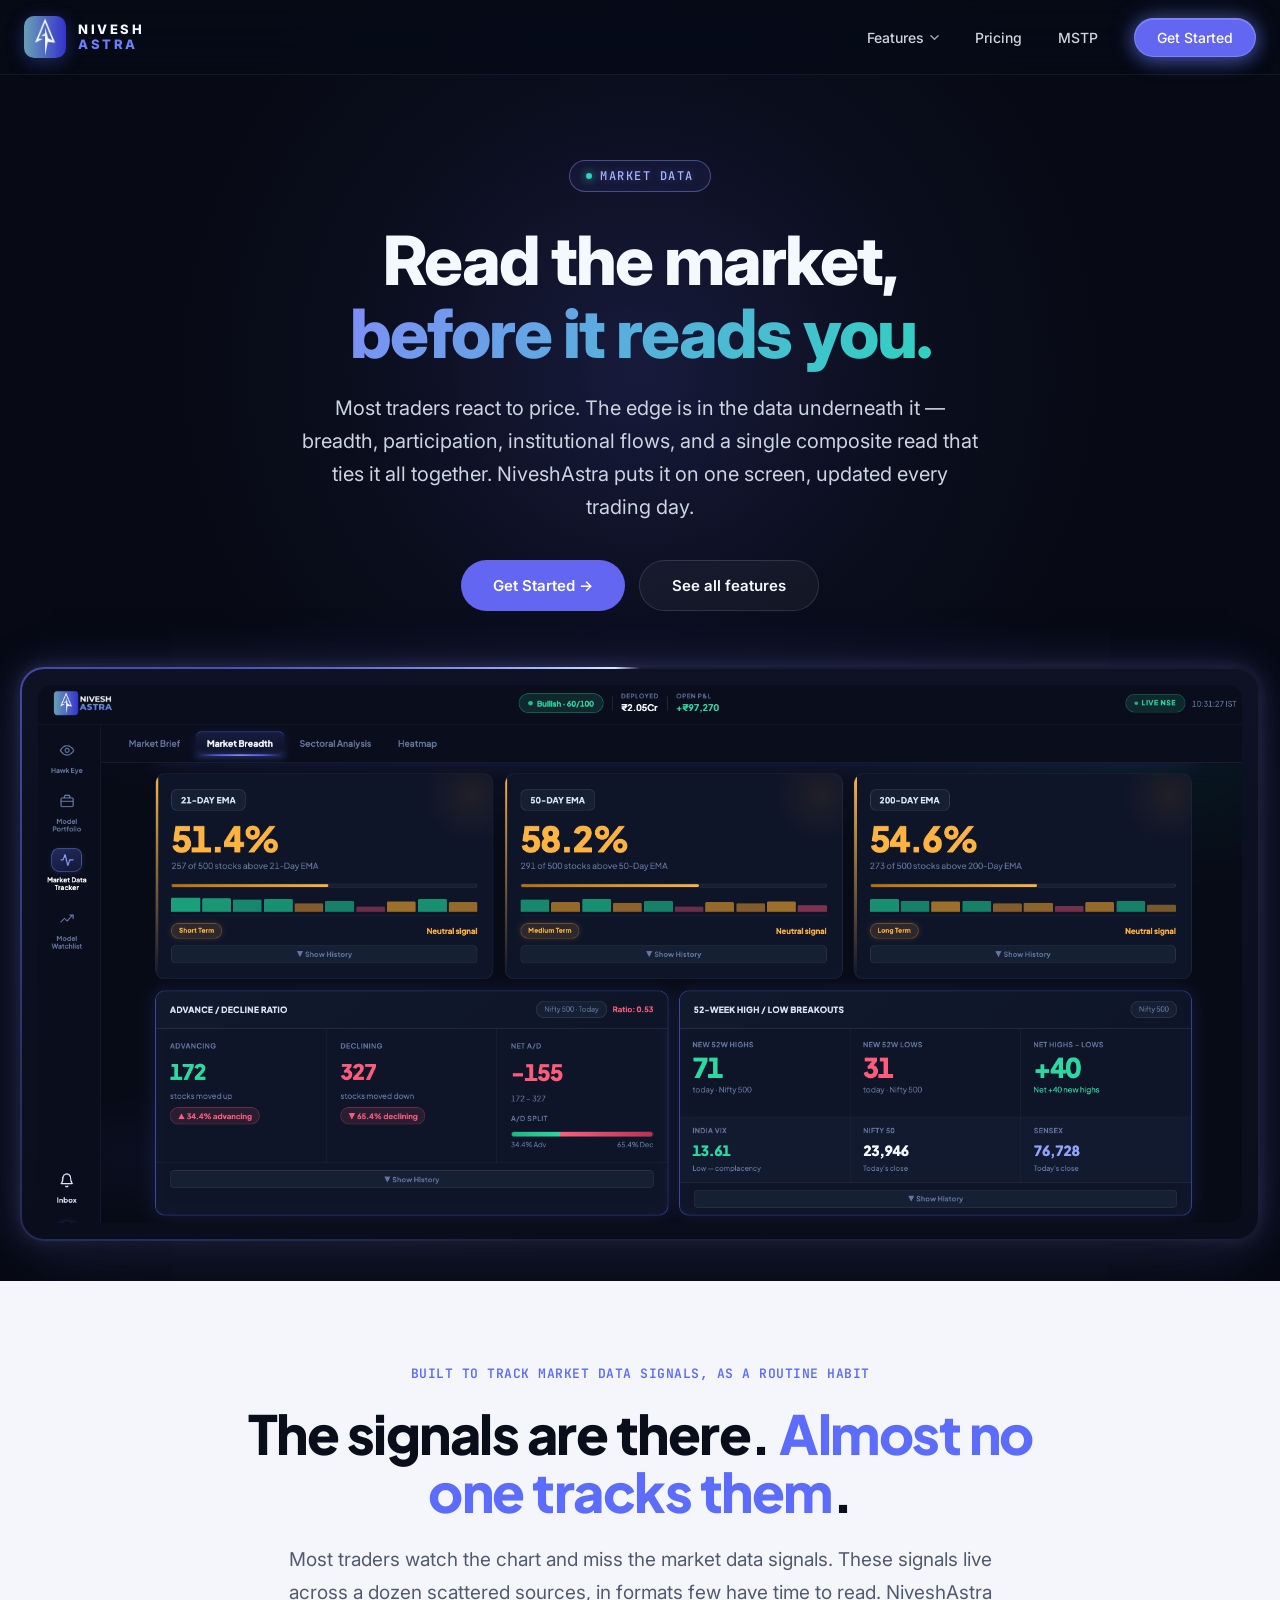
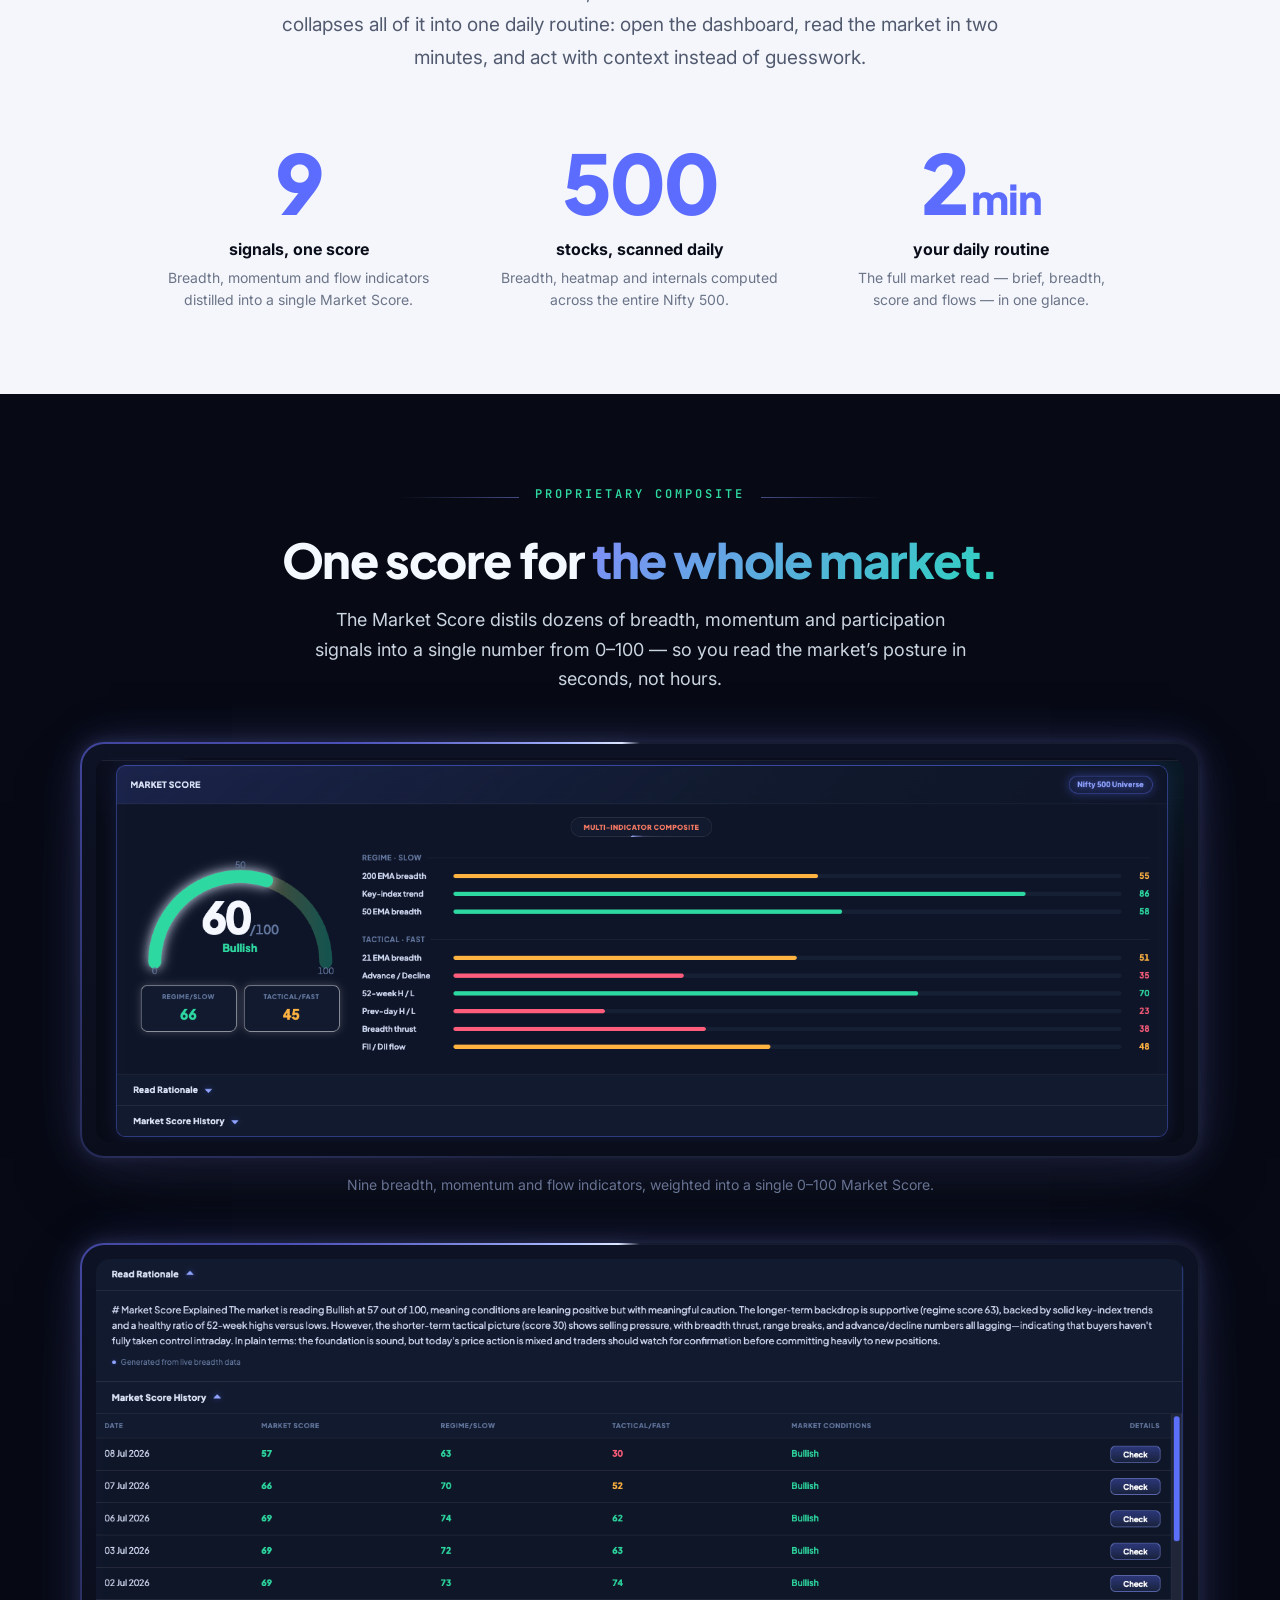
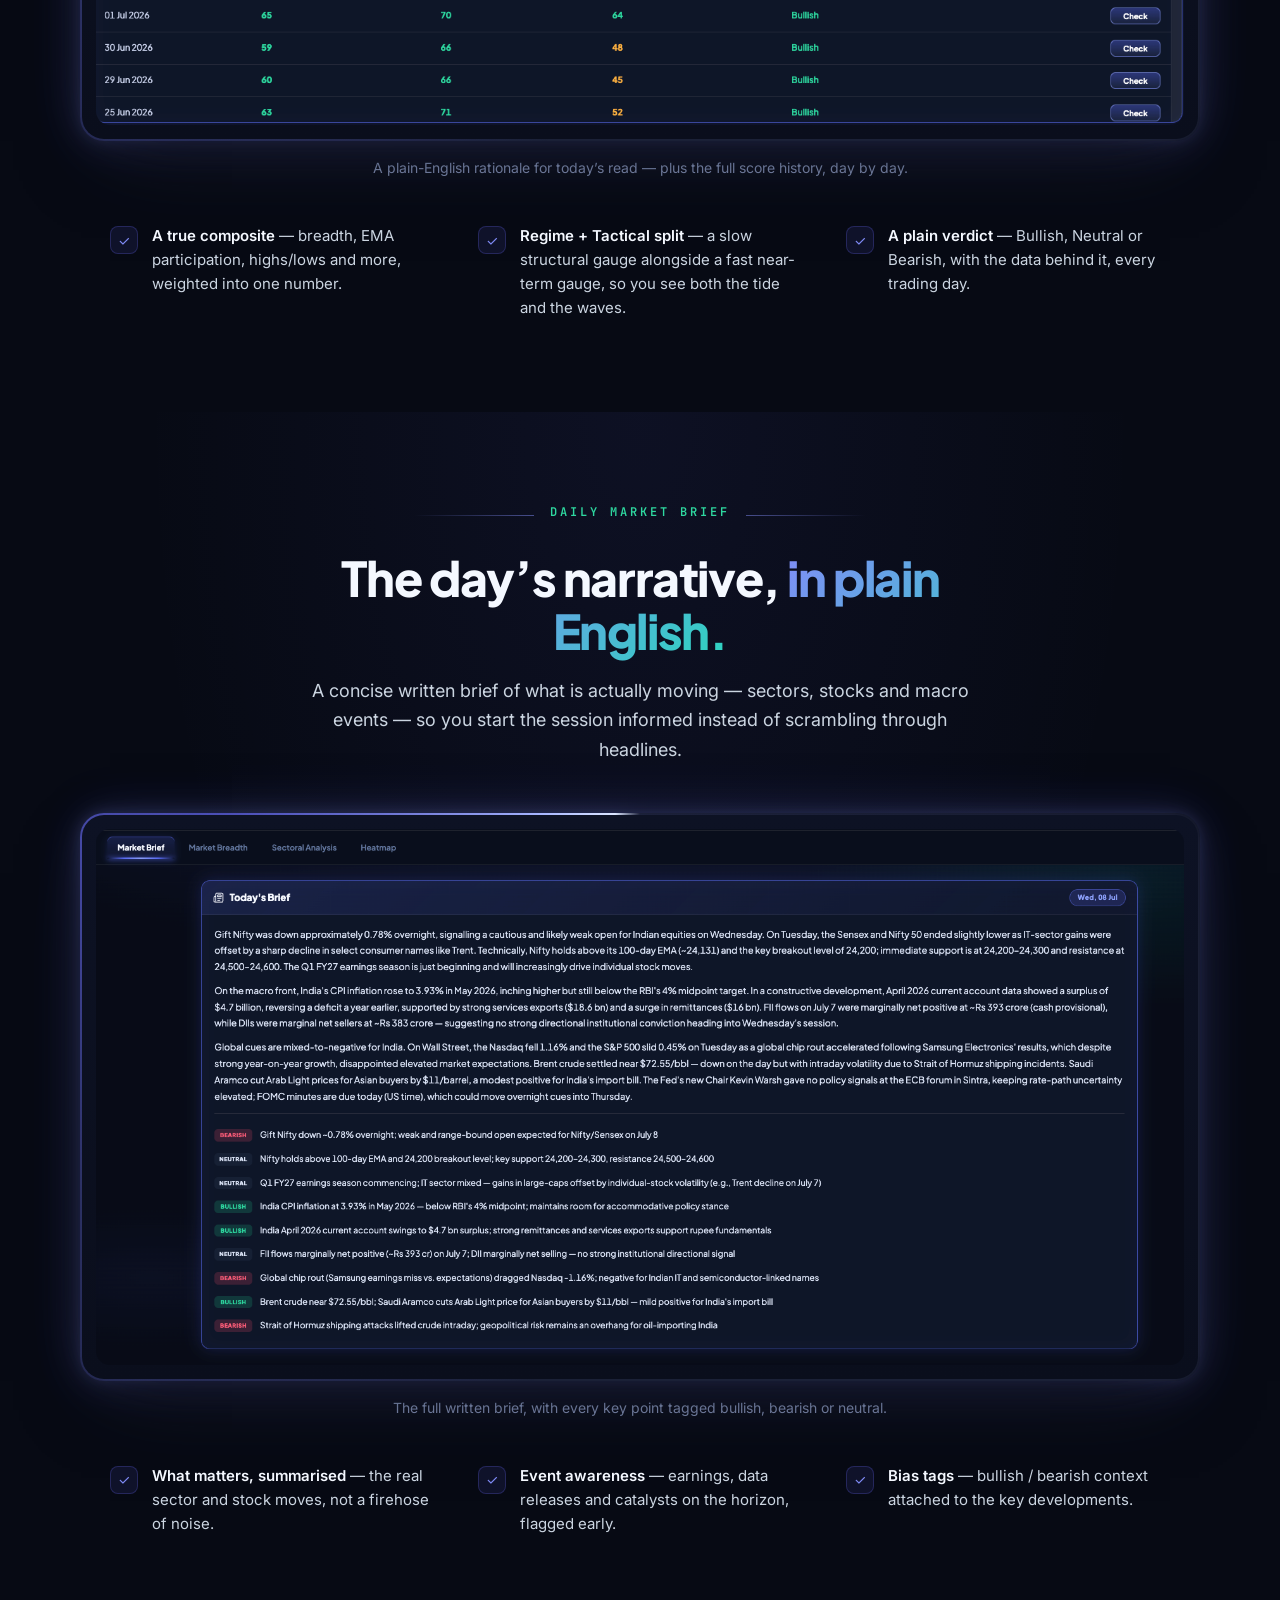
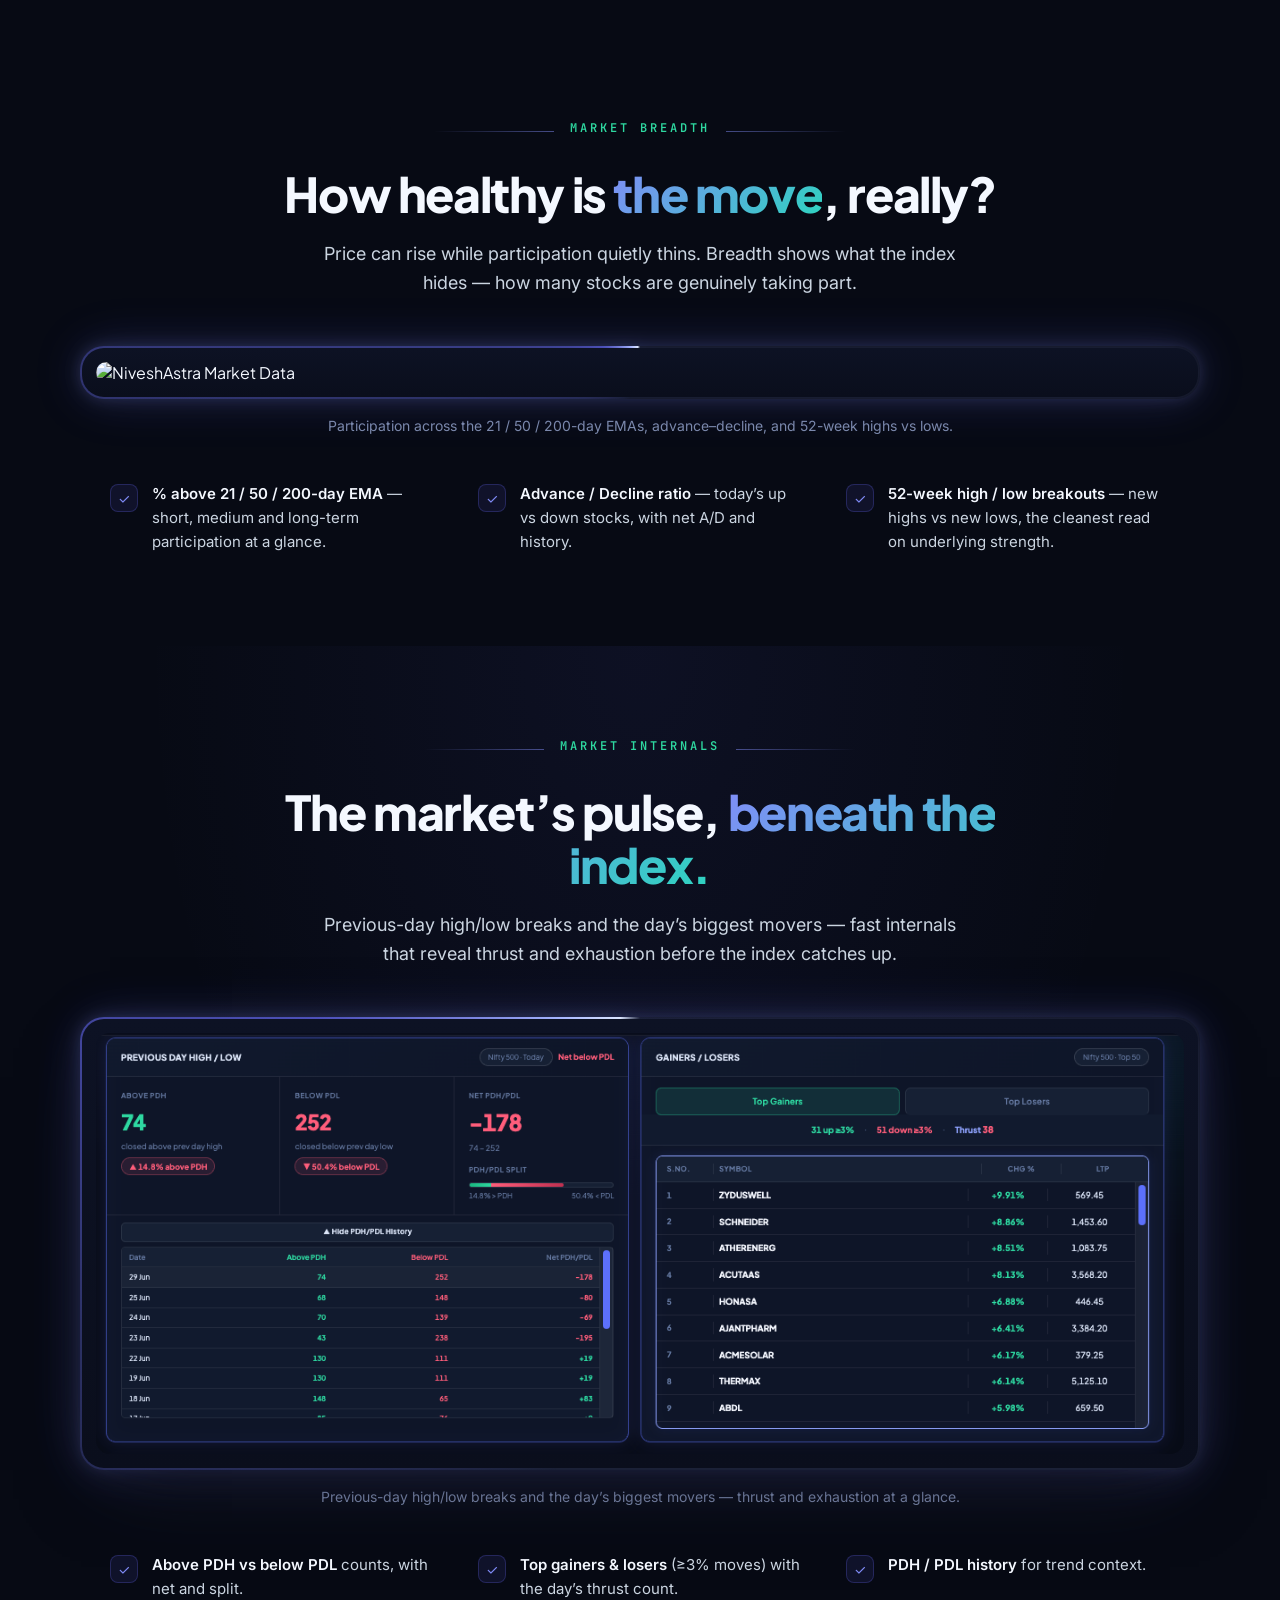
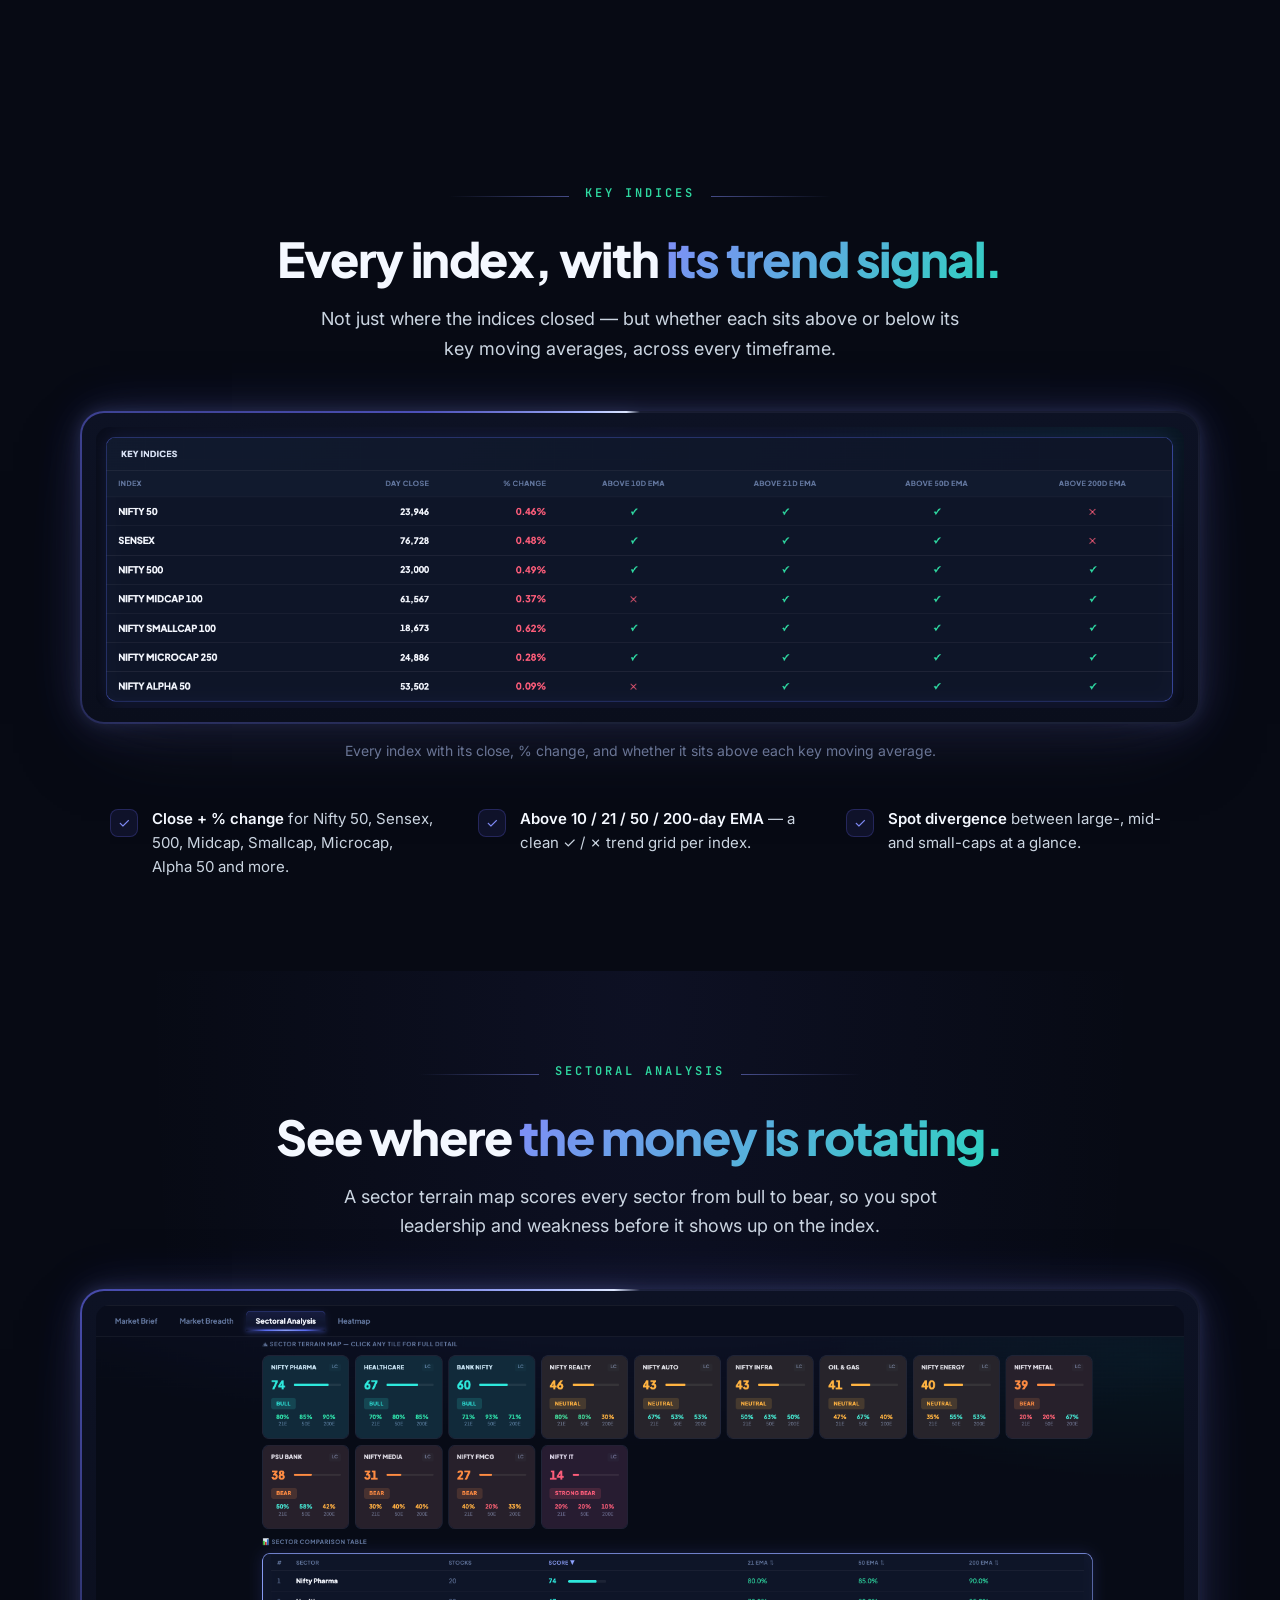
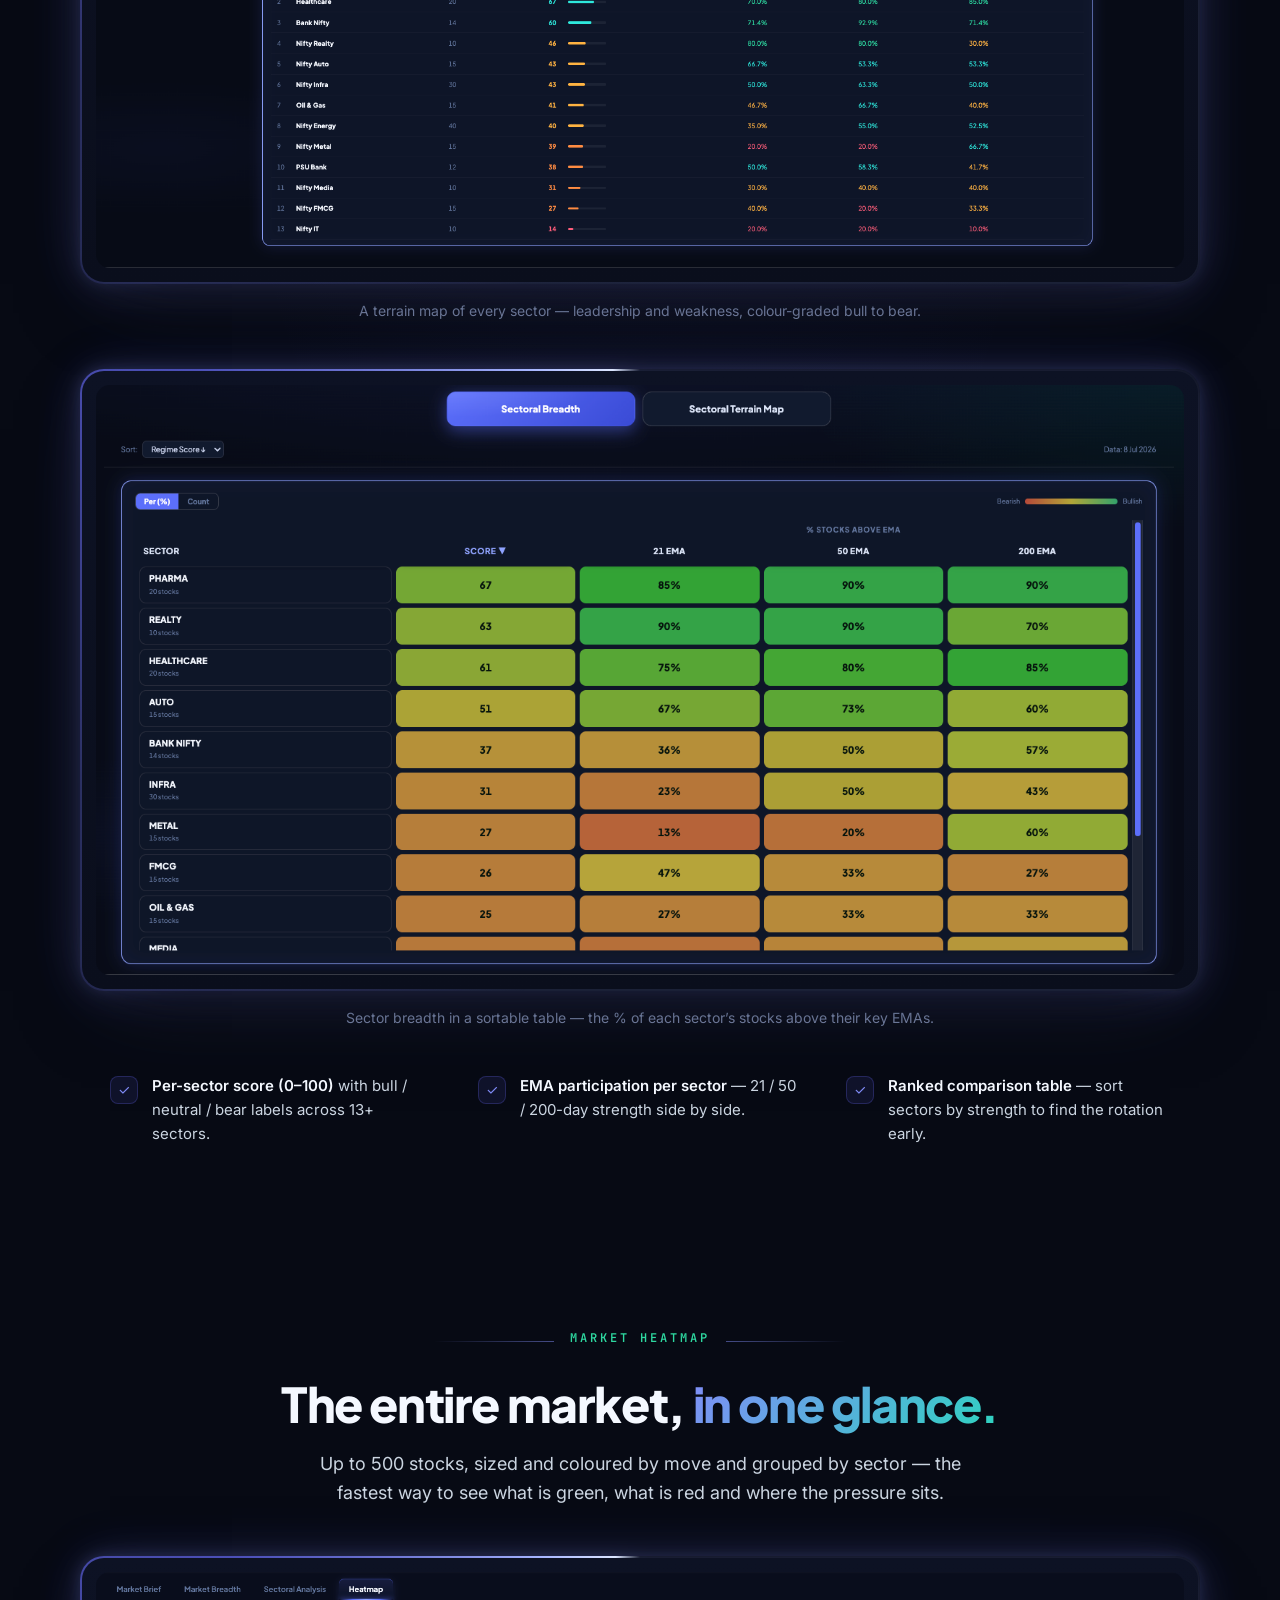
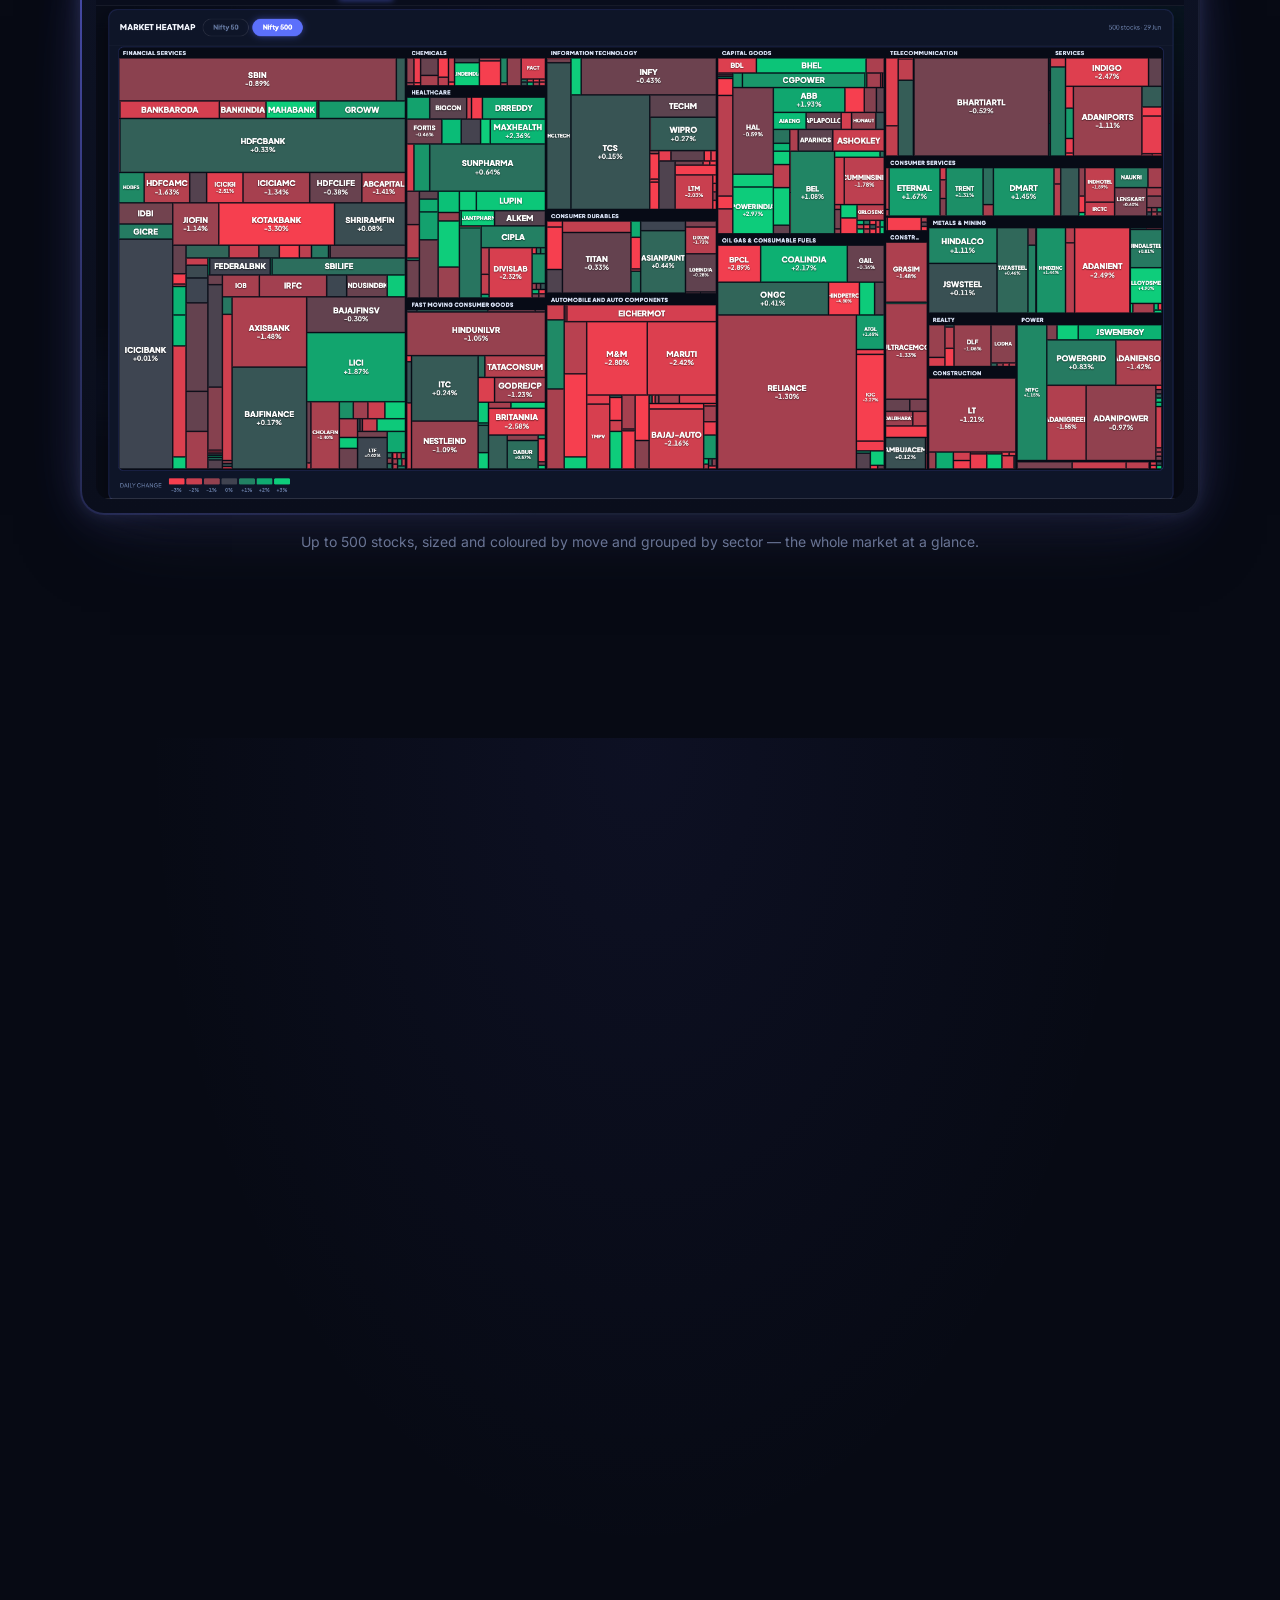
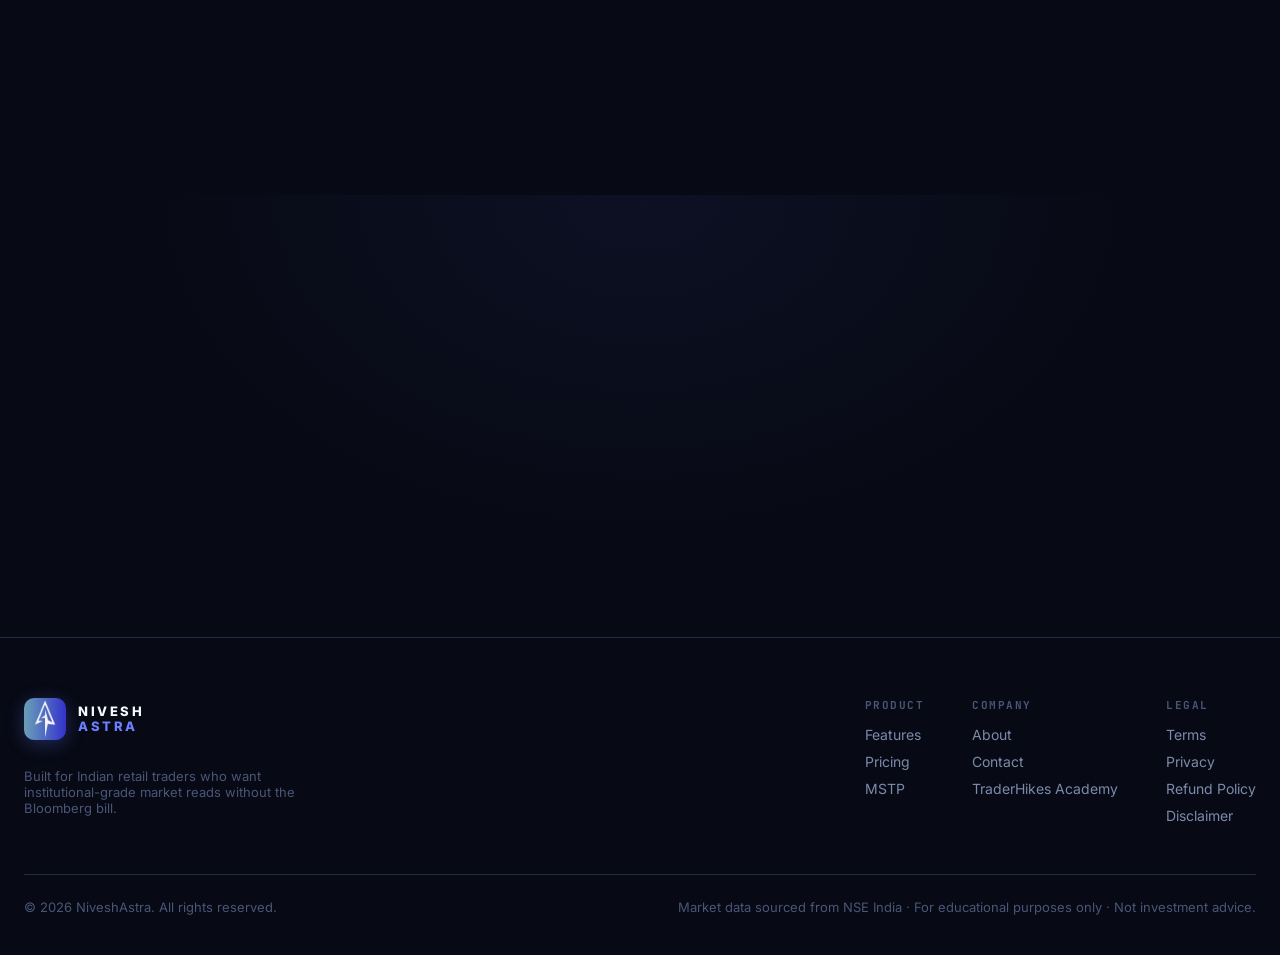
==== commit 06921983: "Update market-data.html" ====
--- a/market-data.html
+++ b/market-data.html
@@ -220,6 +220,74 @@
   <div class="block-head reveal">
     <div class="step-mark">
       <span class="step-rule l"></span>
+      <span class="step-label">Market Internals</span>
+      <span class="step-rule"></span>
+    </div>
+    <h2>The market’s pulse, <span class="grad">beneath the index.</span></h2>
+    <p>Previous-day high/low breaks and the day’s biggest movers — fast internals that reveal thrust and exhaustion before the index catches up.</p>
+  </div>
+  <div class="block-lead reveal block-gap">
+    <div class="mockup-card shot-frame">
+      <img src="/assets/pdh-pdl.png" alt="NiveshAstra Market Data" loading="lazy">
+    </div>
+    <p class="shot-caption">Previous-day high/low breaks and the day’s biggest movers — thrust and exhaustion at a glance.</p>
+  </div>
+  <div class="feature-row reveal">
+      <div class="feature-item">
+        <div class="feature-item-icon">✓</div>
+        <div class="feature-item-text"><strong>Above PDH vs below PDL</strong> counts, with net and split.</div>
+      </div>
+      <div class="feature-item">
+        <div class="feature-item-icon">✓</div>
+        <div class="feature-item-text"><strong>Top gainers &amp; losers</strong> (≥3% moves) with the day’s thrust count.</div>
+      </div>
+      <div class="feature-item">
+        <div class="feature-item-icon">✓</div>
+        <div class="feature-item-text"><strong>PDH / PDL history</strong> for trend context.</div>
+      </div>
+  </div>
+  </div>
+</section>
+
+<section class="section">
+  <div class="container">
+  <div class="block-head reveal">
+    <div class="step-mark">
+      <span class="step-rule l"></span>
+      <span class="step-label">Key Indices</span>
+      <span class="step-rule"></span>
+    </div>
+    <h2>Every index, with <span class="grad">its trend signal.</span></h2>
+    <p>Not just where the indices closed — but whether each sits above or below its key moving averages, across every timeframe.</p>
+  </div>
+  <div class="block-lead reveal block-gap">
+    <div class="mockup-card shot-frame">
+      <img src="/assets/key-indices.png" alt="NiveshAstra Market Data" loading="lazy">
+    </div>
+    <p class="shot-caption">Every index with its close, % change, and whether it sits above each key moving average.</p>
+  </div>
+  <div class="feature-row reveal">
+      <div class="feature-item">
+        <div class="feature-item-icon">✓</div>
+        <div class="feature-item-text"><strong>Close + % change</strong> for Nifty 50, Sensex, 500, Midcap, Smallcap, Microcap, Alpha 50 and more.</div>
+      </div>
+      <div class="feature-item">
+        <div class="feature-item-icon">✓</div>
+        <div class="feature-item-text"><strong>Above 10 / 21 / 50 / 200-day EMA</strong> — a clean ✓ / ✗ trend grid per index.</div>
+      </div>
+      <div class="feature-item">
+        <div class="feature-item-icon">✓</div>
+        <div class="feature-item-text"><strong>Spot divergence</strong> between large-, mid- and small-caps at a glance.</div>
+      </div>
+  </div>
+  </div>
+</section>
+
+<section class="section alt">
+  <div class="container">
+  <div class="block-head reveal">
+    <div class="step-mark">
+      <span class="step-rule l"></span>
       <span class="step-label">Sectoral Analysis</span>
       <span class="step-rule"></span>
     </div>
@@ -294,40 +362,6 @@
   <div class="block-head reveal">
     <div class="step-mark">
       <span class="step-rule l"></span>
-      <span class="step-label">Key Indices</span>
-      <span class="step-rule"></span>
-    </div>
-    <h2>Every index, with <span class="grad">its trend signal.</span></h2>
-    <p>Not just where the indices closed — but whether each sits above or below its key moving averages, across every timeframe.</p>
-  </div>
-  <div class="block-lead reveal block-gap">
-    <div class="mockup-card shot-frame">
-      <img src="/assets/key-indices.png" alt="NiveshAstra Market Data" loading="lazy">
-    </div>
-    <p class="shot-caption">Every index with its close, % change, and whether it sits above each key moving average.</p>
-  </div>
-  <div class="feature-row reveal">
-      <div class="feature-item">
-        <div class="feature-item-icon">✓</div>
-        <div class="feature-item-text"><strong>Close + % change</strong> for Nifty 50, Sensex, 500, Midcap, Smallcap, Microcap, Alpha 50 and more.</div>
-      </div>
-      <div class="feature-item">
-        <div class="feature-item-icon">✓</div>
-        <div class="feature-item-text"><strong>Above 10 / 21 / 50 / 200-day EMA</strong> — a clean ✓ / ✗ trend grid per index.</div>
-      </div>
-      <div class="feature-item">
-        <div class="feature-item-icon">✓</div>
-        <div class="feature-item-text"><strong>Spot divergence</strong> between large-, mid- and small-caps at a glance.</div>
-      </div>
-  </div>
-  </div>
-</section>
-
-<section class="section">
-  <div class="container">
-  <div class="block-head reveal">
-    <div class="step-mark">
-      <span class="step-rule l"></span>
       <span class="step-label">Institutional Flow</span>
       <span class="step-rule"></span>
     </div>
@@ -352,40 +386,6 @@
       <div class="feature-item">
         <div class="feature-item-icon">✓</div>
         <div class="feature-item-text"><strong>History against Nifty close</strong>, so the flows always have context.</div>
-      </div>
-  </div>
-  </div>
-</section>
-
-<section class="section alt">
-  <div class="container">
-  <div class="block-head reveal">
-    <div class="step-mark">
-      <span class="step-rule l"></span>
-      <span class="step-label">Market Internals</span>
-      <span class="step-rule"></span>
-    </div>
-    <h2>The market’s pulse, <span class="grad">beneath the index.</span></h2>
-    <p>Previous-day high/low breaks and the day’s biggest movers — fast internals that reveal thrust and exhaustion before the index catches up.</p>
-  </div>
-  <div class="block-lead reveal block-gap">
-    <div class="mockup-card shot-frame">
-      <img src="/assets/pdh-pdl.png" alt="NiveshAstra Market Data" loading="lazy">
-    </div>
-    <p class="shot-caption">Previous-day high/low breaks and the day’s biggest movers — thrust and exhaustion at a glance.</p>
-  </div>
-  <div class="feature-row reveal">
-      <div class="feature-item">
-        <div class="feature-item-icon">✓</div>
-        <div class="feature-item-text"><strong>Above PDH vs below PDL</strong> counts, with net and split.</div>
-      </div>
-      <div class="feature-item">
-        <div class="feature-item-icon">✓</div>
-        <div class="feature-item-text"><strong>Top gainers &amp; losers</strong> (≥3% moves) with the day’s thrust count.</div>
-      </div>
-      <div class="feature-item">
-        <div class="feature-item-icon">✓</div>
-        <div class="feature-item-text"><strong>PDH / PDL history</strong> for trend context.</div>
       </div>
   </div>
   </div>
--- a/styles.css
+++ b/styles.css
@@ -880,14 +880,14 @@
 
 /* ===== SECTION SCAFFOLDING ===== */
 .section{
-  padding:140px 0;
+  padding:92px 0;
   position:relative;
 }
 @media (max-width:768px){
-  .section{padding:70px 0;}
+  .section{padding:56px 0;}
 }
 @media (max-width:480px){
-  .section{padding:56px 0;}
+  .section{padding:44px 0;}
 }
 
 .section-eyebrow{
@@ -1529,7 +1529,7 @@
 .hero-shot{
   position:relative;
   max-width:1560px;
-  margin:0 auto 80px;
+  margin:0 auto 40px;
   padding:0 20px;
 }
 
@@ -1577,7 +1577,7 @@
 /* ============================================================= */
 .section-light{
   background:#f4f6fb;
-  padding:110px 32px;
+  padding:84px 32px;
   position:relative;
 }
 .nutshell{ max-width:980px; margin:0 auto; }
@@ -1646,7 +1646,7 @@
   margin-right:auto;
 }
 @media (max-width:768px){
-  .section-light{ padding:72px 20px; }
+  .section-light{ padding:56px 20px; }
   .nutshell-stats{ grid-template-columns:1fr; gap:52px; }
   .nutshell-sub{ margin-bottom:52px; }
 }
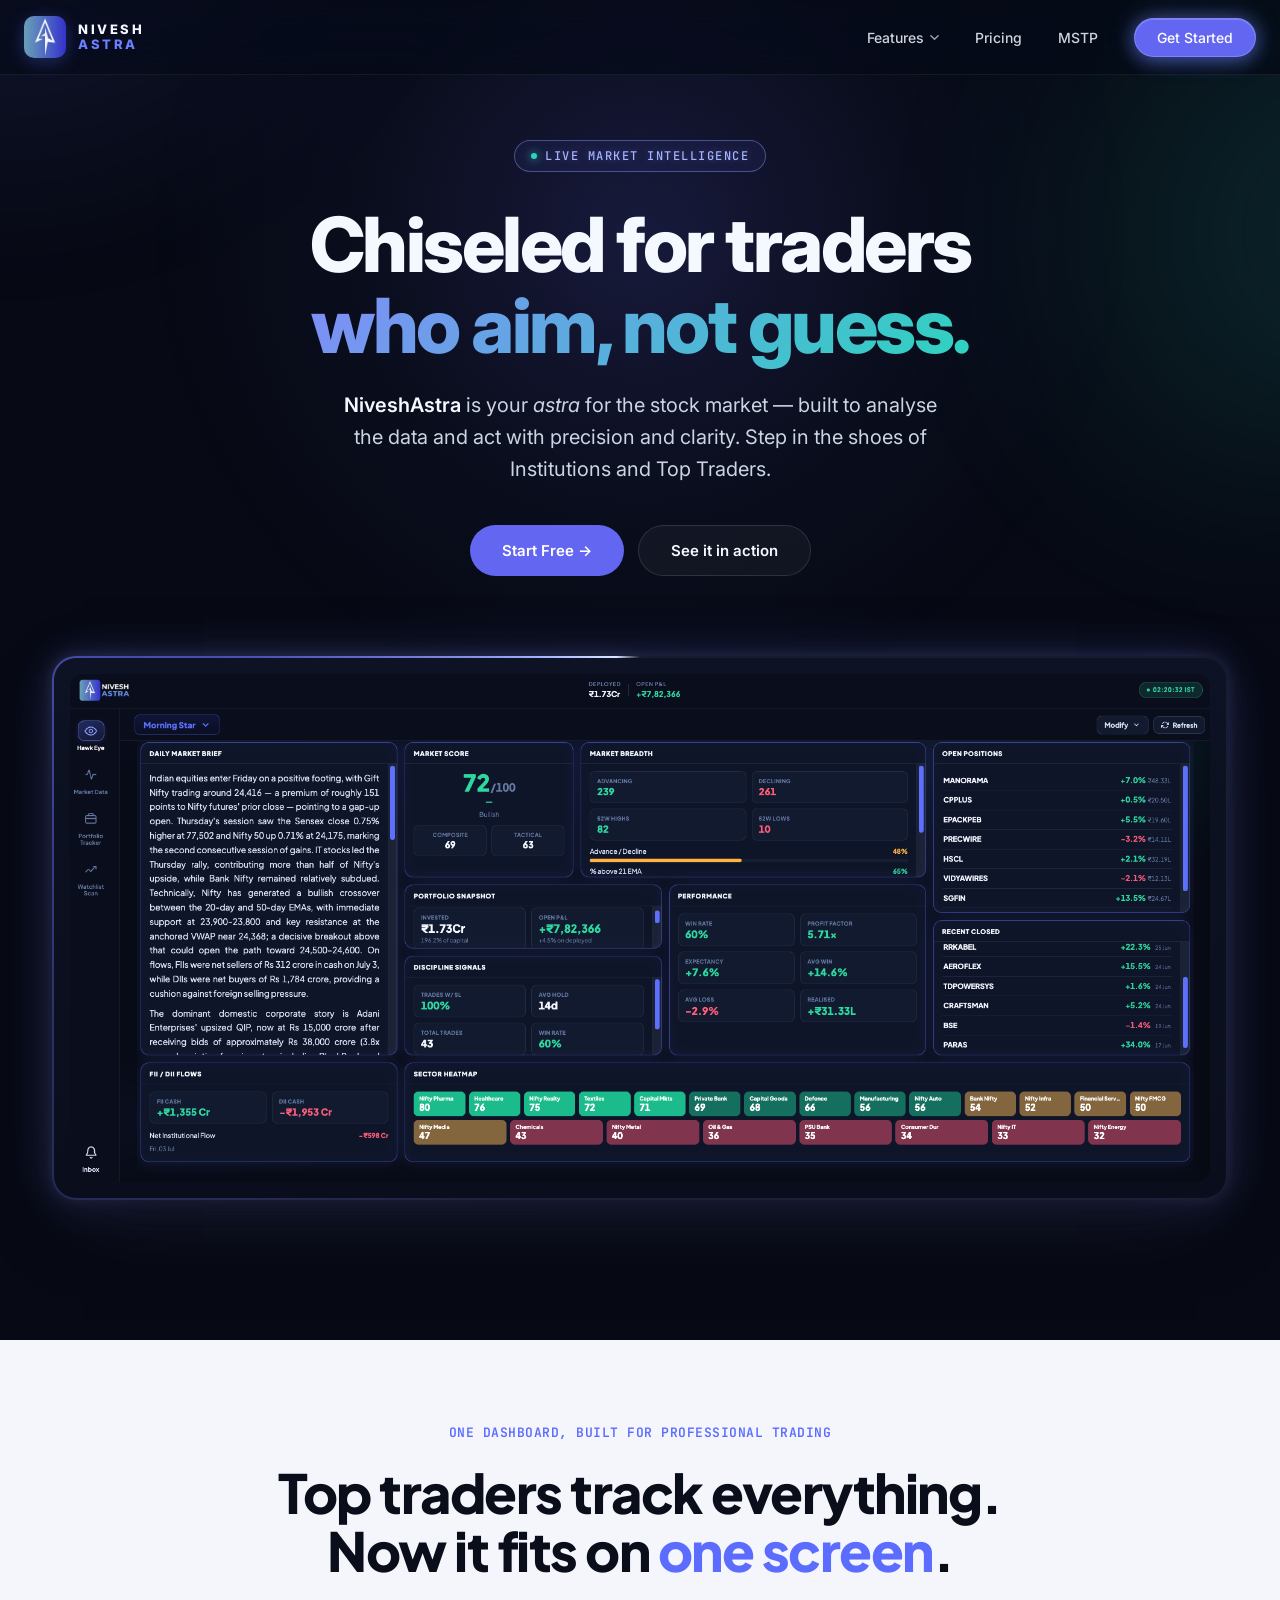
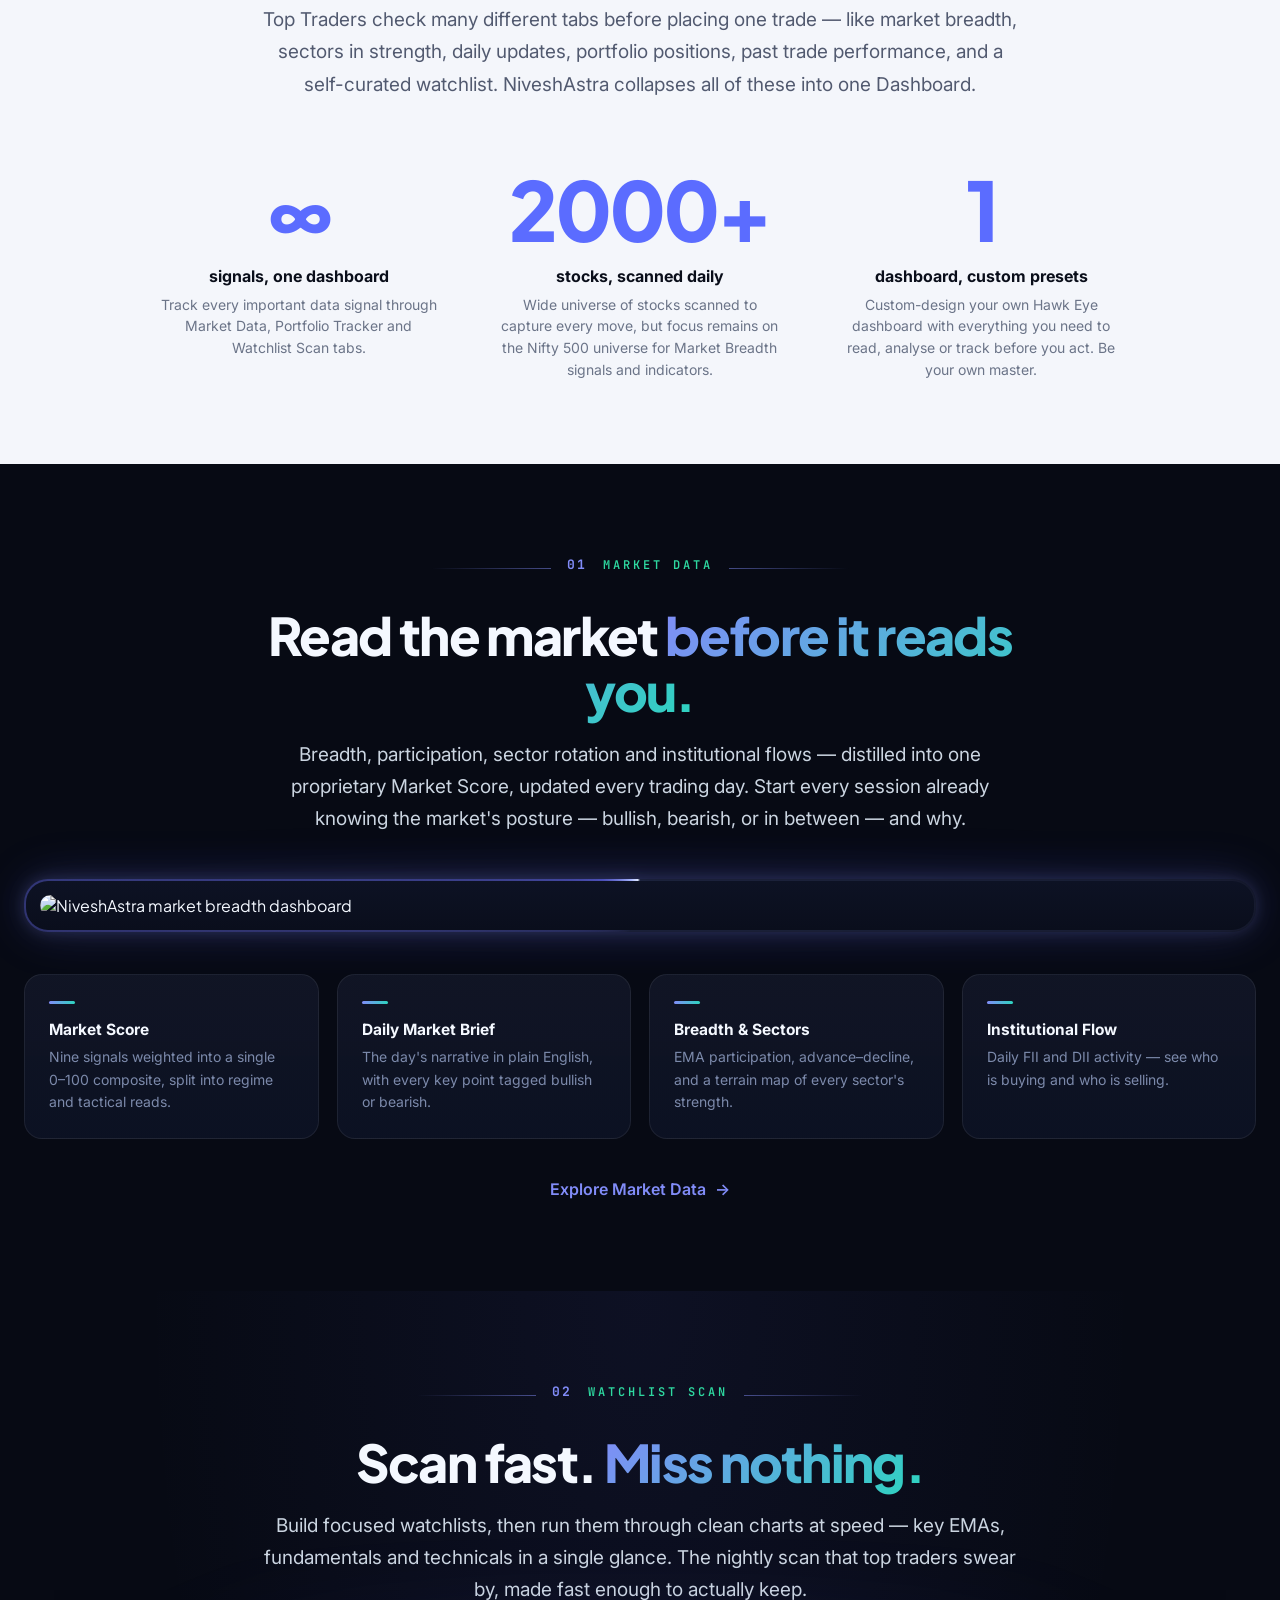
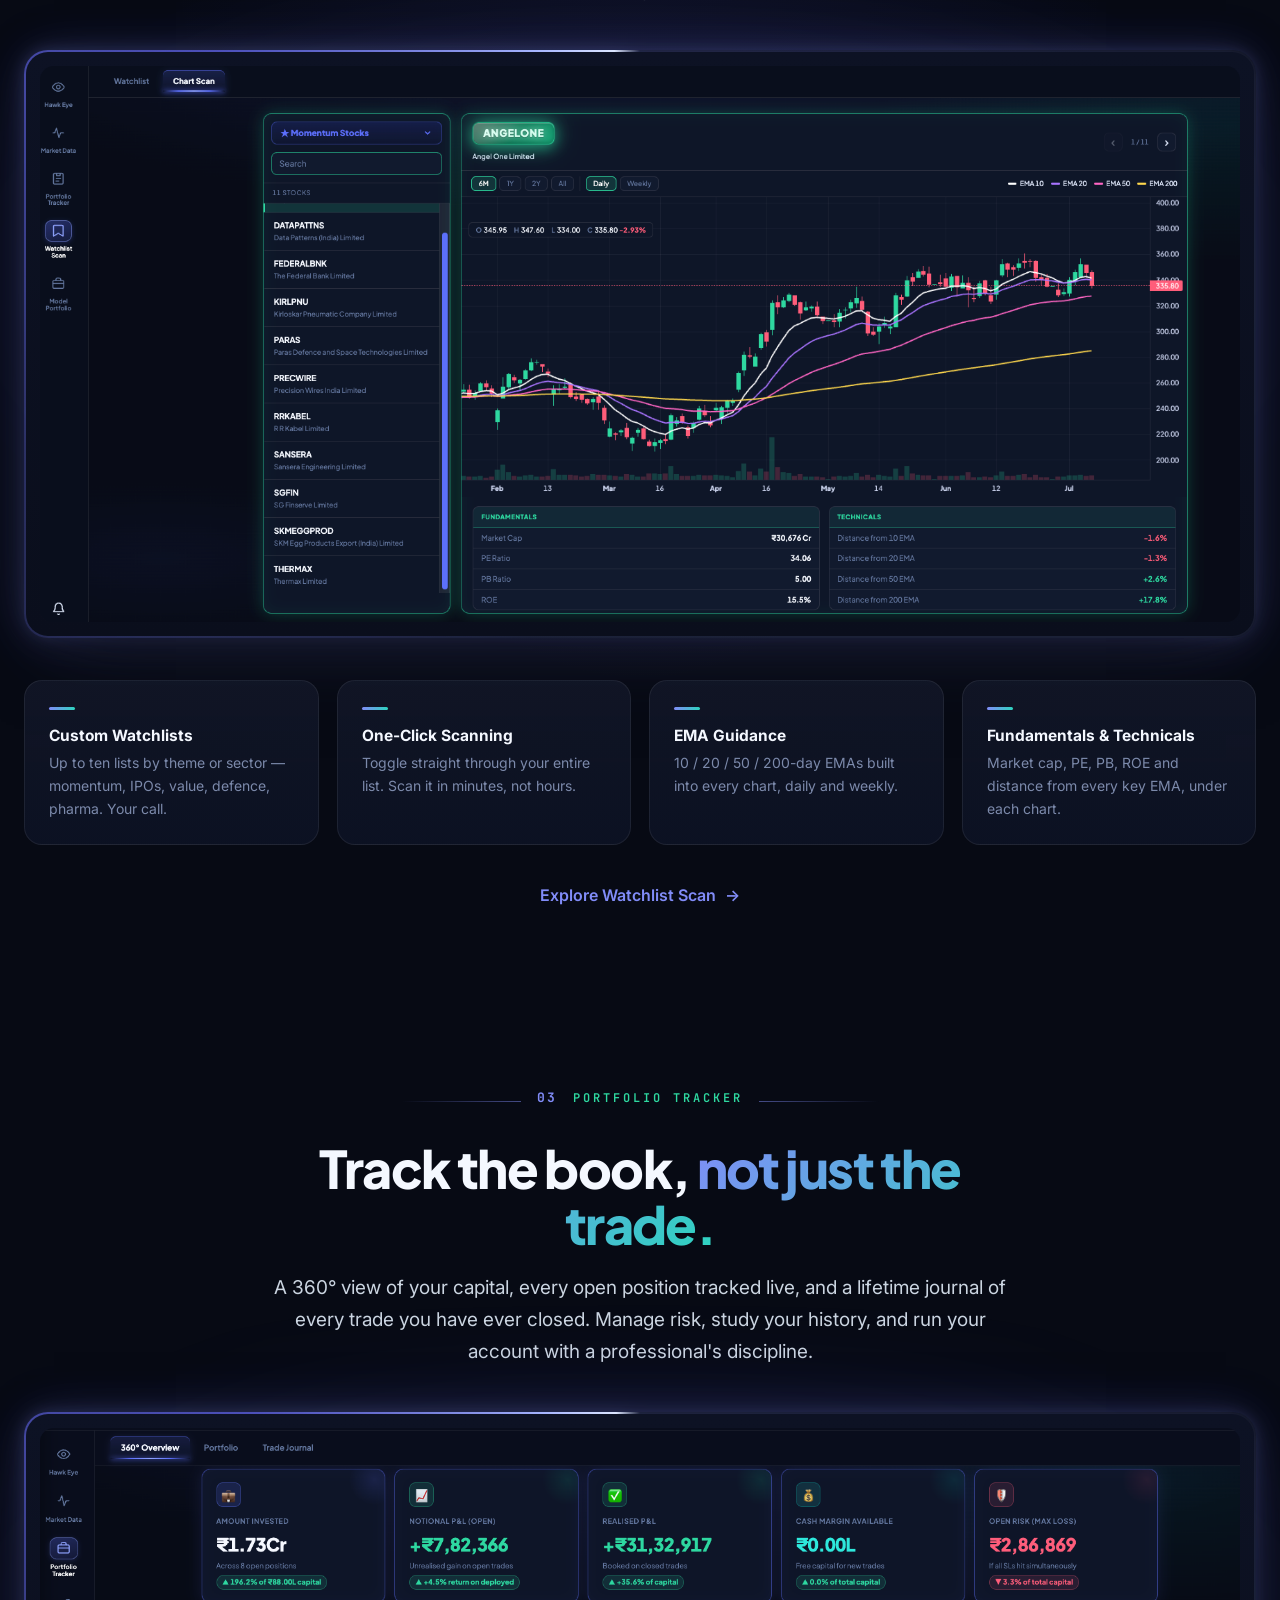
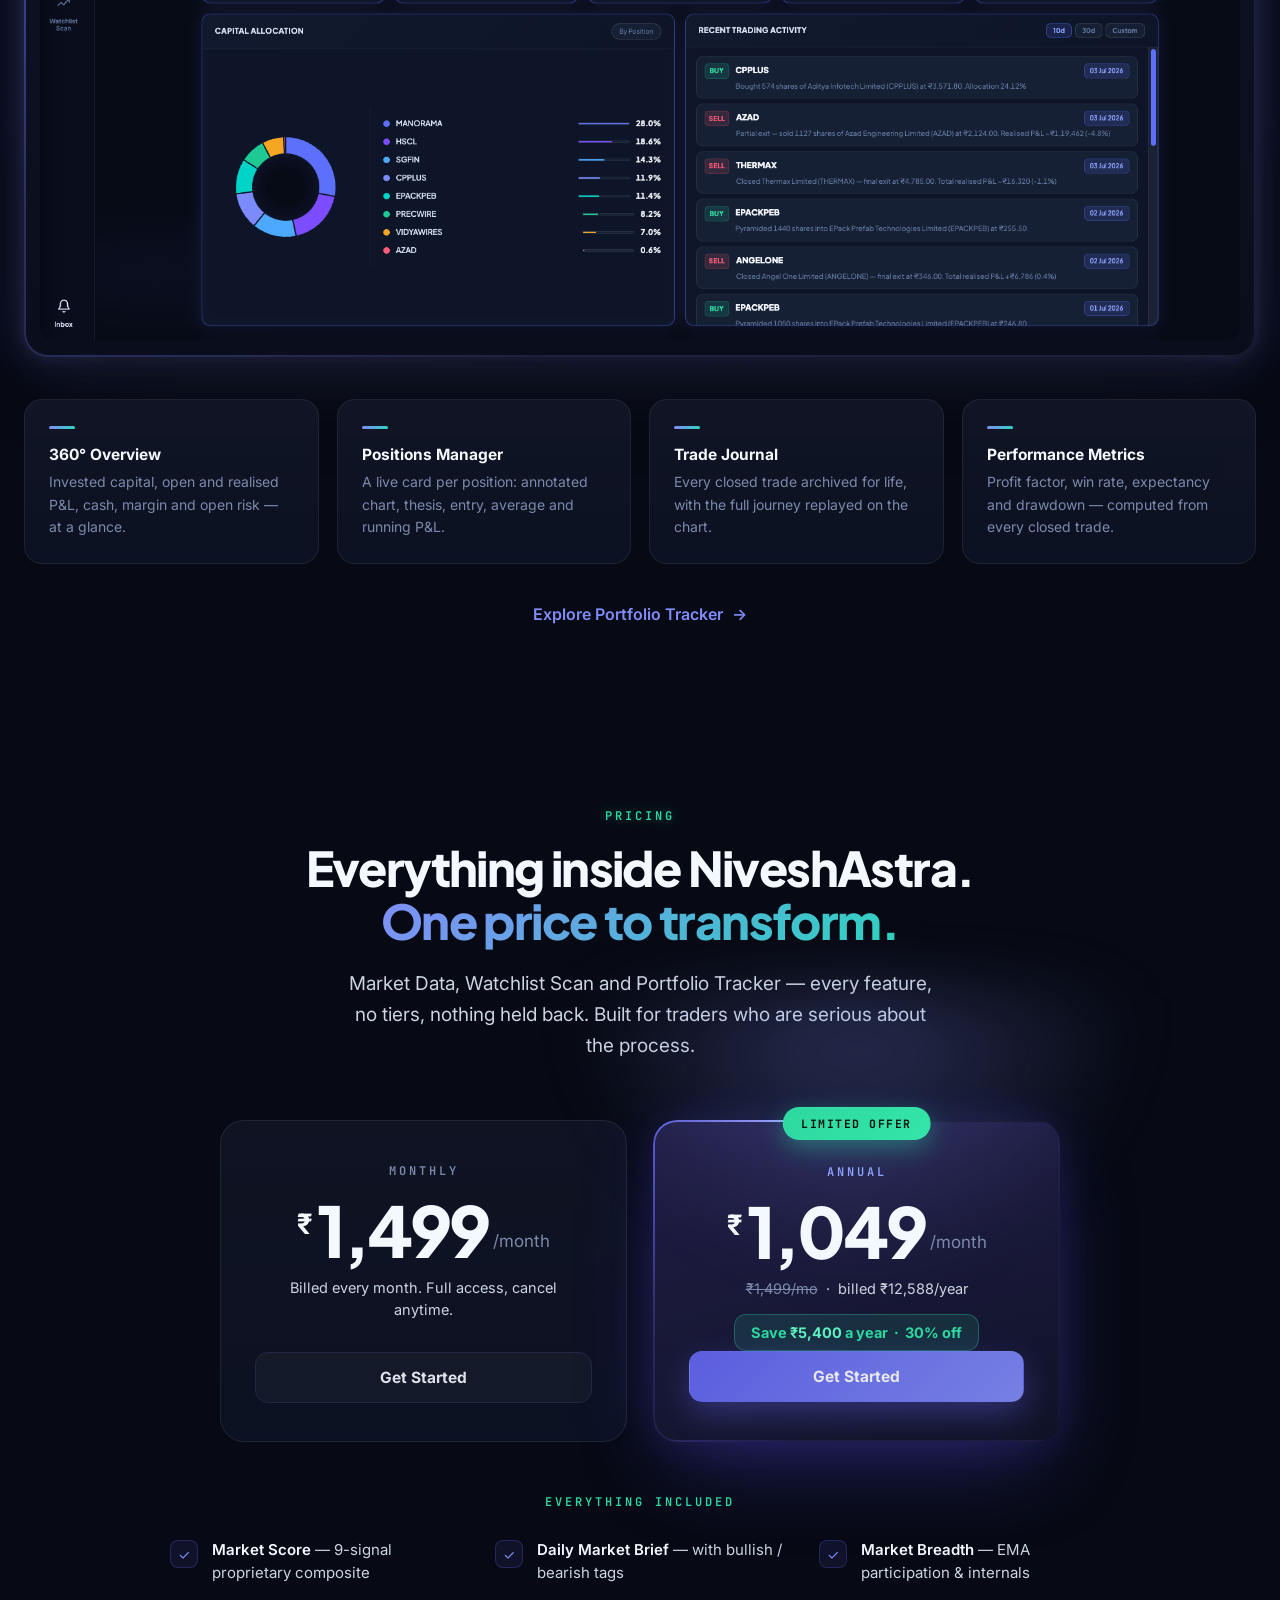
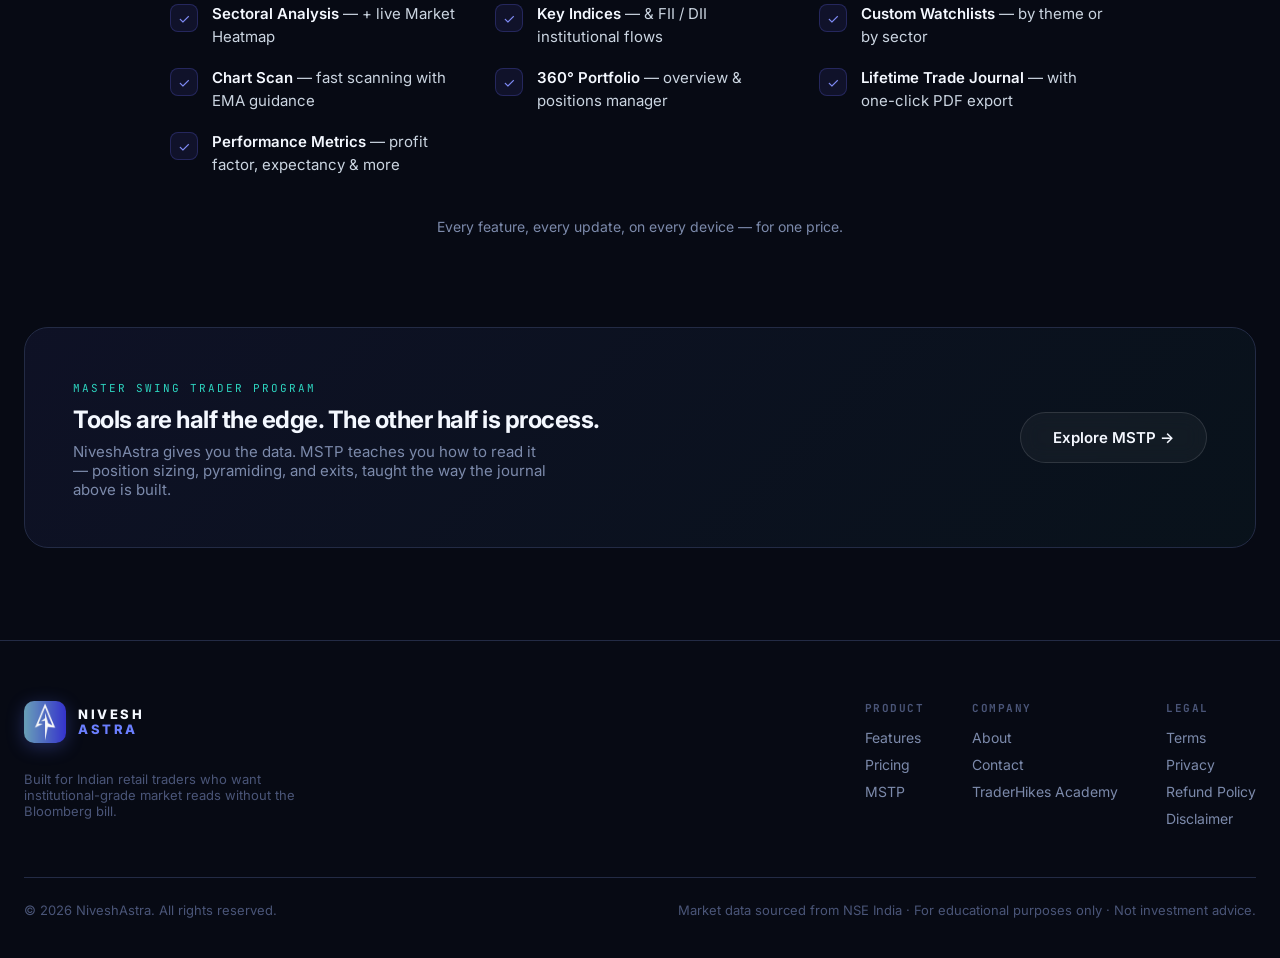
==== commit bdfb64eb: "Update market-data.html" ====
--- a/market-data.html
+++ b/market-data.html
@@ -3,8 +3,7 @@
 <head>
 <meta charset="UTF-8">
 <meta name="viewport" content="width=device-width, initial-scale=1.0">
-<title>Market Data — Read the Market with Precision | NiveshAstra</title>
-<meta name="description" content="NiveshAstra Market Data brings the proprietary Market Score, breadth, sector rotation, heatmap, key indices, institutional flows and more into one daily dashboard for Indian traders.">
+<title>NiveshAstra — Read the Market with Precision and Clarity</title>
 <link rel="preconnect" href="https://fonts.googleapis.com">
 <link rel="preconnect" href="https://fonts.gstatic.com" crossorigin>
 <link href="https://fonts.googleapis.com/css2?family=Inter:wght@400;500;600;700;800;900&family=JetBrains+Mono:wght@400;500;600;700&family=Plus+Jakarta+Sans:wght@400;500;600;700;800&display=swap" rel="stylesheet">
@@ -49,360 +48,268 @@
   </div>
 </nav>
 
-<!-- PAGE HERO -->
-<header class="page-hero">
+<!-- HERO -->
+<section class="hero">
+  <div class="aurora" aria-hidden="true"><span></span><span></span></div>
   <div class="hero-glow"></div>
-  <div class="page-hero-content">
-    <div class="hero-eyebrow"><span class="dot"></span>Market Data</div>
-    <h1>Read the market,<br><span class="grad">before it reads you.</span></h1>
-    <p class="page-hero-sub">
-      Most traders react to price. The edge is in the data underneath it — breadth, participation,
-      institutional flows, and a single composite read that ties it all together. NiveshAstra puts
-      it on one screen, updated every trading day.
+  <div class="hero-content">
+    <div class="hero-eyebrow">
+      <span class="dot"></span>
+      Live Market Intelligence
+    </div>
+    <h1>Chiseled for traders<br><span class="grad">who aim, not guess.</span></h1>
+    <p class="hero-sub">
+      <strong>NiveshAstra</strong> is your <em>astra</em> for the stock market — built to analyse the data and act with precision and clarity. Step in the shoes of Institutions and Top Traders.
     </p>
-    <div class="hero-ctas" style="margin-bottom:0;">
-      <a href="https://app.niveshastra.com/login.html" class="btn-primary">Get Started →</a>
-      <a href="/#features" class="btn-secondary">See all features</a>
-    </div>
-  </div>
-</header>
-
-<!-- FULL-WIDTH ESTABLISHING SHOT -->
-<div class="hero-shot">
-  <div class="mockup-card shot-frame">
-    <img src="/assets/market-breadth.png" alt="NiveshAstra Market Data dashboard">
-  </div>
-</div>
-
-<!-- THE PAGE IN A NUTSHELL (light section) -->
+    <div class="hero-ctas">
+      <a href="https://app.niveshastra.com/login.html" class="btn-primary">Start Free →</a>
+      <a href="/#features" class="btn-secondary">See it in action</a>
+    </div>
+  </div>
+
+  <!-- Dashboard hero screenshot -->
+  <div class="hero-shot lift">
+    <div class="mockup-card shot-frame">
+      <img src="/assets/home-hero.png" alt="NiveshAstra dashboard — the Hawk Eye command centre">
+    </div>
+  </div>
+</section>
+
+<!-- PROBLEM STRIP -->
 <section class="section-light">
   <div class="container">
-    <div class="nutshell reveal">
-      <div class="nutshell-eyebrow">Built to track market data signals, as a routine habit</div>
-      <h2>The signals are there. <span class="hl">Almost no one tracks them</span>.</h2>
+    <div class="nutshell rise">
+      <div class="nutshell-eyebrow">One dashboard, built for professional trading</div>
+      <h2>Top traders track everything. Now it fits on <span class="hl">one screen</span>.</h2>
       <p class="nutshell-sub">
-        Most traders watch the chart and miss the market data signals. These signals live across a
-        dozen scattered sources, in formats few have time to read. NiveshAstra collapses all of it
-        into one daily routine: open the dashboard, read the market in two minutes, and act with
-        context instead of guesswork.
+        Top Traders check many different tabs before placing one trade — like market breadth,
+        sectors in strength, daily updates, portfolio positions, past trade performance, and a
+        self-curated watchlist. NiveshAstra collapses all of these into one Dashboard.
       </p>
-      <div class="nutshell-stats">
+      <div class="nutshell-stats stagger">
         <div class="nutshell-stat">
-          <div class="num">9</div>
-          <div class="stat-label">signals, one score</div>
-          <div class="stat-desc">Breadth, momentum and flow indicators distilled into a single Market Score.</div>
+          <div class="num">&infin;</div>
+          <div class="stat-label">signals, one dashboard</div>
+          <div class="stat-desc">Track every important data signal through Market Data, Portfolio Tracker and Watchlist Scan tabs.</div>
         </div>
         <div class="nutshell-stat">
-          <div class="num">500</div>
+          <div class="num">2000+</div>
           <div class="stat-label">stocks, scanned daily</div>
-          <div class="stat-desc">Breadth, heatmap and internals computed across the entire Nifty 500.</div>
+          <div class="stat-desc">Wide universe of stocks scanned to capture every move, but focus remains on the Nifty 500 universe for Market Breadth signals and indicators.</div>
         </div>
         <div class="nutshell-stat">
-          <div class="num">2<span class="unit">min</span></div>
-          <div class="stat-label">your daily routine</div>
-          <div class="stat-desc">The full market read — brief, breadth, score and flows — in one glance.</div>
-        </div>
-      </div>
-    </div>
-  </div>
-</section>
+          <div class="num">1</div>
+          <div class="stat-label">dashboard, custom presets</div>
+          <div class="stat-desc">Custom-design your own Hawk Eye dashboard with everything you need to read, analyse or track before you act. Be your own master.</div>
+        </div>
+      </div>
+    </div>
+  </div>
+</section>
+
+<!-- FEATURES: the daily routine, in order -->
+<div id="features"></div>
 
 <section class="section">
   <div class="container">
-  <div class="block-head reveal">
-    <div class="step-mark">
-      <span class="step-rule l"></span>
-      <span class="step-label">Proprietary Composite</span>
-      <span class="step-rule"></span>
-    </div>
-    <h2>One score for <span class="grad">the whole market.</span></h2>
-    <p>The Market Score distils dozens of breadth, momentum and participation signals into a single number from 0–100 — so you read the market’s posture in seconds, not hours.</p>
-  </div>
-  <div class="block-lead reveal block-gap">
-    <div class="mockup-card shot-frame">
-      <img src="/assets/market-score.png" alt="NiveshAstra Market Data" loading="lazy">
-    </div>
-    <p class="shot-caption">Nine breadth, momentum and flow indicators, weighted into a single 0–100 Market Score.</p>
-  </div>
-  <div class="block-lead reveal block-gap">
-    <div class="mockup-card shot-frame">
-      <img src="/assets/market-score-rationale.png" alt="NiveshAstra Market Data" loading="lazy">
-    </div>
-    <p class="shot-caption">A plain-English rationale for today’s read — plus the full score history, day by day.</p>
-  </div>
-  <div class="feature-row reveal">
-      <div class="feature-item">
-        <div class="feature-item-icon">✓</div>
-        <div class="feature-item-text"><strong>A true composite</strong> — breadth, EMA participation, highs/lows and more, weighted into one number.</div>
-      </div>
-      <div class="feature-item">
-        <div class="feature-item-icon">✓</div>
-        <div class="feature-item-text"><strong>Regime + Tactical split</strong> — a slow structural gauge alongside a fast near-term gauge, so you see both the tide and the waves.</div>
-      </div>
-      <div class="feature-item">
-        <div class="feature-item-icon">✓</div>
-        <div class="feature-item-text"><strong>A plain verdict</strong> — Bullish, Neutral or Bearish, with the data behind it, every trading day.</div>
-      </div>
-  </div>
+    <div class="feat-intro centered rise">
+      <div class="step-mark">
+        <span class="step-rule l"></span>
+        <span class="step-num">01</span>
+        <span class="step-label">Market Data</span>
+        <span class="step-rule"></span>
+      </div>
+      <h2>Read the market <span class="grad">before it reads you.</span></h2>
+      <p>Breadth, participation, sector rotation and institutional flows — distilled into one proprietary Market Score, updated every trading day. Start every session already knowing the market's posture — bullish, bearish, or in between — and why.</p>
+    </div>
+    <div class="home-shot lift glow-stage">
+      <div class="mockup-card shot-frame"><img src="/assets/market-breadth-detail.png" alt="NiveshAstra market breadth dashboard" loading="lazy"></div>
+    </div>
+    <div class="fp-cards stagger">
+        <div class="fp-card">
+          <div class="fp-tick"></div>
+          <div class="fp-title">Market Score</div>
+          <div class="fp-desc">Nine signals weighted into a single 0–100 composite, split into regime and tactical reads.</div>
+        </div>
+        <div class="fp-card">
+          <div class="fp-tick"></div>
+          <div class="fp-title">Daily Market Brief</div>
+          <div class="fp-desc">The day's narrative in plain English, with every key point tagged bullish or bearish.</div>
+        </div>
+        <div class="fp-card">
+          <div class="fp-tick"></div>
+          <div class="fp-title">Breadth & Sectors</div>
+          <div class="fp-desc">EMA participation, advance–decline, and a terrain map of every sector's strength.</div>
+        </div>
+        <div class="fp-card">
+          <div class="fp-tick"></div>
+          <div class="fp-title">Institutional Flow</div>
+          <div class="fp-desc">Daily FII and DII activity — see who is buying and who is selling.</div>
+        </div>
+    </div>
+    <div class="learn-wrap rise">
+      <a class="learn-link" href="/market-data.html">Explore Market Data <span class="arw">→</span></a>
+    </div>
   </div>
 </section>
 
 <section class="section alt">
   <div class="container">
-  <div class="block-head reveal">
-    <div class="step-mark">
-      <span class="step-rule l"></span>
-      <span class="step-label">Daily Market Brief</span>
-      <span class="step-rule"></span>
-    </div>
-    <h2>The day’s narrative, <span class="grad">in plain English.</span></h2>
-    <p>A concise written brief of what is actually moving — sectors, stocks and macro events — so you start the session informed instead of scrambling through headlines.</p>
-  </div>
-  <div class="block-lead reveal block-gap">
-    <div class="mockup-card shot-frame">
-      <img src="/assets/market-brief-full.png" alt="NiveshAstra Market Data" loading="lazy">
-    </div>
-    <p class="shot-caption">The full written brief, with every key point tagged bullish, bearish or neutral.</p>
-  </div>
-  <div class="feature-row reveal">
-      <div class="feature-item">
-        <div class="feature-item-icon">✓</div>
-        <div class="feature-item-text"><strong>What matters, summarised</strong> — the real sector and stock moves, not a firehose of noise.</div>
-      </div>
-      <div class="feature-item">
-        <div class="feature-item-icon">✓</div>
-        <div class="feature-item-text"><strong>Event awareness</strong> — earnings, data releases and catalysts on the horizon, flagged early.</div>
-      </div>
-      <div class="feature-item">
-        <div class="feature-item-icon">✓</div>
-        <div class="feature-item-text"><strong>Bias tags</strong> — bullish / bearish context attached to the key developments.</div>
-      </div>
-  </div>
+    <div class="feat-intro centered rise">
+      <div class="step-mark">
+        <span class="step-rule l"></span>
+        <span class="step-num">02</span>
+        <span class="step-label">Watchlist Scan</span>
+        <span class="step-rule"></span>
+      </div>
+      <h2>Scan fast. <span class="grad">Miss nothing.</span></h2>
+      <p>Build focused watchlists, then run them through clean charts at speed — key EMAs, fundamentals and technicals in a single glance. The nightly scan that top traders swear by, made fast enough to actually keep.</p>
+    </div>
+    <div class="home-shot lift glow-stage">
+      <div class="mockup-card shot-frame"><img src="/assets/wl-hero.png" alt="NiveshAstra Watchlist Scan chart view" loading="lazy"></div>
+    </div>
+    <div class="fp-cards stagger">
+        <div class="fp-card">
+          <div class="fp-tick"></div>
+          <div class="fp-title">Custom Watchlists</div>
+          <div class="fp-desc">Up to ten lists by theme or sector — momentum, IPOs, value, defence, pharma. Your call.</div>
+        </div>
+        <div class="fp-card">
+          <div class="fp-tick"></div>
+          <div class="fp-title">One-Click Scanning</div>
+          <div class="fp-desc">Toggle straight through your entire list. Scan it in minutes, not hours.</div>
+        </div>
+        <div class="fp-card">
+          <div class="fp-tick"></div>
+          <div class="fp-title">EMA Guidance</div>
+          <div class="fp-desc">10 / 20 / 50 / 200-day EMAs built into every chart, daily and weekly.</div>
+        </div>
+        <div class="fp-card">
+          <div class="fp-tick"></div>
+          <div class="fp-title">Fundamentals & Technicals</div>
+          <div class="fp-desc">Market cap, PE, PB, ROE and distance from every key EMA, under each chart.</div>
+        </div>
+    </div>
+    <div class="learn-wrap rise">
+      <a class="learn-link" href="/watchlist-scan.html">Explore Watchlist Scan <span class="arw">→</span></a>
+    </div>
   </div>
 </section>
 
 <section class="section">
   <div class="container">
-  <div class="block-head reveal">
-    <div class="step-mark">
-      <span class="step-rule l"></span>
-      <span class="step-label">Market Breadth</span>
-      <span class="step-rule"></span>
-    </div>
-    <h2>How healthy is <span class="grad">the move</span>, really?</h2>
-    <p>Price can rise while participation quietly thins. Breadth shows what the index hides — how many stocks are genuinely taking part.</p>
-  </div>
-  <div class="block-lead reveal block-gap">
-    <div class="mockup-card shot-frame">
-      <img src="/assets/market-breadth-detail.png" alt="NiveshAstra Market Data" loading="lazy">
-    </div>
-    <p class="shot-caption">Participation across the 21 / 50 / 200-day EMAs, advance–decline, and 52-week highs vs lows.</p>
-  </div>
-  <div class="feature-row reveal">
-      <div class="feature-item">
-        <div class="feature-item-icon">✓</div>
-        <div class="feature-item-text"><strong>% above 21 / 50 / 200-day EMA</strong> — short, medium and long-term participation at a glance.</div>
-      </div>
-      <div class="feature-item">
-        <div class="feature-item-icon">✓</div>
-        <div class="feature-item-text"><strong>Advance / Decline ratio</strong> — today’s up vs down stocks, with net A/D and history.</div>
-      </div>
-      <div class="feature-item">
-        <div class="feature-item-icon">✓</div>
-        <div class="feature-item-text"><strong>52-week high / low breakouts</strong> — new highs vs new lows, the cleanest read on underlying strength.</div>
-      </div>
-  </div>
-  </div>
-</section>
-
-<section class="section alt">
-  <div class="container">
-  <div class="block-head reveal">
-    <div class="step-mark">
-      <span class="step-rule l"></span>
-      <span class="step-label">Market Internals</span>
-      <span class="step-rule"></span>
-    </div>
-    <h2>The market’s pulse, <span class="grad">beneath the index.</span></h2>
-    <p>Previous-day high/low breaks and the day’s biggest movers — fast internals that reveal thrust and exhaustion before the index catches up.</p>
-  </div>
-  <div class="block-lead reveal block-gap">
-    <div class="mockup-card shot-frame">
-      <img src="/assets/pdh-pdl.png" alt="NiveshAstra Market Data" loading="lazy">
-    </div>
-    <p class="shot-caption">Previous-day high/low breaks and the day’s biggest movers — thrust and exhaustion at a glance.</p>
-  </div>
-  <div class="feature-row reveal">
-      <div class="feature-item">
-        <div class="feature-item-icon">✓</div>
-        <div class="feature-item-text"><strong>Above PDH vs below PDL</strong> counts, with net and split.</div>
-      </div>
-      <div class="feature-item">
-        <div class="feature-item-icon">✓</div>
-        <div class="feature-item-text"><strong>Top gainers &amp; losers</strong> (≥3% moves) with the day’s thrust count.</div>
-      </div>
-      <div class="feature-item">
-        <div class="feature-item-icon">✓</div>
-        <div class="feature-item-text"><strong>PDH / PDL history</strong> for trend context.</div>
-      </div>
-  </div>
-  </div>
-</section>
-
-<section class="section">
-  <div class="container">
-  <div class="block-head reveal">
-    <div class="step-mark">
-      <span class="step-rule l"></span>
-      <span class="step-label">Key Indices</span>
-      <span class="step-rule"></span>
-    </div>
-    <h2>Every index, with <span class="grad">its trend signal.</span></h2>
-    <p>Not just where the indices closed — but whether each sits above or below its key moving averages, across every timeframe.</p>
-  </div>
-  <div class="block-lead reveal block-gap">
-    <div class="mockup-card shot-frame">
-      <img src="/assets/key-indices.png" alt="NiveshAstra Market Data" loading="lazy">
-    </div>
-    <p class="shot-caption">Every index with its close, % change, and whether it sits above each key moving average.</p>
-  </div>
-  <div class="feature-row reveal">
-      <div class="feature-item">
-        <div class="feature-item-icon">✓</div>
-        <div class="feature-item-text"><strong>Close + % change</strong> for Nifty 50, Sensex, 500, Midcap, Smallcap, Microcap, Alpha 50 and more.</div>
-      </div>
-      <div class="feature-item">
-        <div class="feature-item-icon">✓</div>
-        <div class="feature-item-text"><strong>Above 10 / 21 / 50 / 200-day EMA</strong> — a clean ✓ / ✗ trend grid per index.</div>
-      </div>
-      <div class="feature-item">
-        <div class="feature-item-icon">✓</div>
-        <div class="feature-item-text"><strong>Spot divergence</strong> between large-, mid- and small-caps at a glance.</div>
-      </div>
-  </div>
-  </div>
-</section>
-
-<section class="section alt">
-  <div class="container">
-  <div class="block-head reveal">
-    <div class="step-mark">
-      <span class="step-rule l"></span>
-      <span class="step-label">Sectoral Analysis</span>
-      <span class="step-rule"></span>
-    </div>
-    <h2>See where <span class="grad">the money is rotating.</span></h2>
-    <p>A sector terrain map scores every sector from bull to bear, so you spot leadership and weakness before it shows up on the index.</p>
-  </div>
-  <div class="block-lead reveal block-gap">
-    <div class="mockup-card shot-frame">
-      <img src="/assets/sectoral-analysis.png" alt="NiveshAstra Market Data" loading="lazy">
-    </div>
-    <p class="shot-caption">A terrain map of every sector — leadership and weakness, colour-graded bull to bear.</p>
-  </div>
-  <div class="block-lead reveal block-gap">
-    <div class="mockup-card shot-frame">
-      <img src="/assets/sectoral-breadth.png" alt="NiveshAstra Market Data" loading="lazy">
-    </div>
-    <p class="shot-caption">Sector breadth in a sortable table — the % of each sector’s stocks above their key EMAs.</p>
-  </div>
-  <div class="feature-row reveal">
-      <div class="feature-item">
-        <div class="feature-item-icon">✓</div>
-        <div class="feature-item-text"><strong>Per-sector score (0–100)</strong> with bull / neutral / bear labels across 13+ sectors.</div>
-      </div>
-      <div class="feature-item">
-        <div class="feature-item-icon">✓</div>
-        <div class="feature-item-text"><strong>EMA participation per sector</strong> — 21 / 50 / 200-day strength side by side.</div>
-      </div>
-      <div class="feature-item">
-        <div class="feature-item-icon">✓</div>
-        <div class="feature-item-text"><strong>Ranked comparison table</strong> — sort sectors by strength to find the rotation early.</div>
-      </div>
-  </div>
-  </div>
-</section>
-
-<section class="section">
-  <div class="container">
-  <div class="block-head reveal">
-    <div class="step-mark">
-      <span class="step-rule l"></span>
-      <span class="step-label">Market Heatmap</span>
-      <span class="step-rule"></span>
-    </div>
-    <h2>The entire market, <span class="grad">in one glance.</span></h2>
-    <p>Up to 500 stocks, sized and coloured by move and grouped by sector — the fastest way to see what is green, what is red and where the pressure sits.</p>
-  </div>
-  <div class="block-lead reveal block-gap">
-    <div class="mockup-card shot-frame">
-      <img src="/assets/heatmap.png" alt="NiveshAstra Market Data" loading="lazy">
-    </div>
-    <p class="shot-caption">Up to 500 stocks, sized and coloured by move and grouped by sector — the whole market at a glance.</p>
-  </div>
-  <div class="feature-row reveal">
-      <div class="feature-item">
-        <div class="feature-item-icon">✓</div>
-        <div class="feature-item-text"><strong>Nifty 50 or Nifty 500</strong> views in one click.</div>
-      </div>
-      <div class="feature-item">
-        <div class="feature-item-icon">✓</div>
-        <div class="feature-item-text"><strong>Colour-graded daily change</strong>, from −3% to +3% and beyond.</div>
-      </div>
-      <div class="feature-item">
-        <div class="feature-item-icon">✓</div>
-        <div class="feature-item-text"><strong>Sector groupings</strong> so leaders and laggards are instantly visible.</div>
-      </div>
-  </div>
-  </div>
-</section>
-
-<section class="section alt">
-  <div class="container">
-  <div class="block-head reveal">
-    <div class="step-mark">
-      <span class="step-rule l"></span>
-      <span class="step-label">Institutional Flow</span>
-      <span class="step-rule"></span>
-    </div>
-    <h2>Follow <span class="grad">the big money.</span></h2>
-    <p>Daily FII and DII net activity — who is buying, who is selling, and what the tug-of-war means for the tape.</p>
-  </div>
-  <div class="block-lead reveal block-gap">
-    <div class="mockup-card shot-frame">
-      <img src="/assets/fii-dii.png" alt="NiveshAstra Market Data" loading="lazy">
-    </div>
-    <p class="shot-caption">Daily FII and DII net activity, combined flow, and history against the Nifty close.</p>
-  </div>
-  <div class="feature-row reveal">
-      <div class="feature-item">
-        <div class="feature-item-icon">✓</div>
-        <div class="feature-item-text"><strong>FII net &amp; DII net (₹ Cr)</strong> with a combined-flow read and market signal.</div>
-      </div>
-      <div class="feature-item">
-        <div class="feature-item-icon">✓</div>
-        <div class="feature-item-text"><strong>Daily, monthly and yearly</strong> views.</div>
-      </div>
-      <div class="feature-item">
-        <div class="feature-item-icon">✓</div>
-        <div class="feature-item-text"><strong>History against Nifty close</strong>, so the flows always have context.</div>
-      </div>
-  </div>
-  </div>
-</section>
-
-<!-- CLOSING CTA -->
-<section class="section alt">
-  <div class="container">
-    <div class="cta-band reveal">
-      <h2>Build the <span class="grad">two-minute habit</span> to read and analyse market data.</h2>
-      <p>Market brief, breadth, score, sector rotation and institutional flows — your entire
-         pre-market routine, on one screen, every trading day.</p>
-      <a href="https://app.niveshastra.com/login.html" class="btn-primary">Get Started →</a>
-    </div>
-  </div>
-</section>
-
+    <div class="feat-intro centered rise">
+      <div class="step-mark">
+        <span class="step-rule l"></span>
+        <span class="step-num">03</span>
+        <span class="step-label">Portfolio Tracker</span>
+        <span class="step-rule"></span>
+      </div>
+      <h2>Track the book, <span class="grad">not just the trade.</span></h2>
+      <p>A 360° view of your capital, every open position tracked live, and a lifetime journal of every trade you have ever closed. Manage risk, study your history, and run your account with a professional's discipline.</p>
+    </div>
+    <div class="home-shot lift glow-stage">
+      <div class="mockup-card shot-frame"><img src="/assets/portfolio-hero.png" alt="NiveshAstra Portfolio Tracker 360 overview" loading="lazy"></div>
+    </div>
+    <div class="fp-cards stagger">
+        <div class="fp-card">
+          <div class="fp-tick"></div>
+          <div class="fp-title">360° Overview</div>
+          <div class="fp-desc">Invested capital, open and realised P&L, cash, margin and open risk — at a glance.</div>
+        </div>
+        <div class="fp-card">
+          <div class="fp-tick"></div>
+          <div class="fp-title">Positions Manager</div>
+          <div class="fp-desc">A live card per position: annotated chart, thesis, entry, average and running P&L.</div>
+        </div>
+        <div class="fp-card">
+          <div class="fp-tick"></div>
+          <div class="fp-title">Trade Journal</div>
+          <div class="fp-desc">Every closed trade archived for life, with the full journey replayed on the chart.</div>
+        </div>
+        <div class="fp-card">
+          <div class="fp-tick"></div>
+          <div class="fp-title">Performance Metrics</div>
+          <div class="fp-desc">Profit factor, win rate, expectancy and drawdown — computed from every closed trade.</div>
+        </div>
+    </div>
+    <div class="learn-wrap rise">
+      <a class="learn-link" href="/portfolio-tracker.html">Explore Portfolio Tracker <span class="arw">→</span></a>
+    </div>
+  </div>
+</section>
+
+<!-- PRICING -->
+<section class="section" id="pricing">
+  <div class="container">
+    <div class="feat-intro centered rise" style="margin:0 auto;">
+      <div class="section-eyebrow" style="display:flex; justify-content:center;">Pricing</div>
+      <h2 style="font-family:var(--font-heading); font-size:clamp(30px,4.2vw,48px); font-weight:800; letter-spacing:-1.6px; line-height:1.1; margin-bottom:20px;">Everything inside NiveshAstra.<br><span class="grad">One price to transform.</span></h2>
+      <p style="font-size:clamp(16px,2vw,19px); color:var(--text-secondary); line-height:1.65; max-width:600px; margin:0 auto;">Market Data, Watchlist Scan and Portfolio Tracker — every feature, no tiers, nothing held back. Built for traders who are serious about the process.</p>
+    </div>
+
+    <div class="price-wrap rise">
+      <!-- Monthly (reference) -->
+      <div class="pcard plain">
+        <div class="pcard-term">Monthly</div>
+        <div class="pcard-price">
+          <span class="pcard-cur">₹</span>
+          <span class="pcard-amt">1,499</span>
+          <span class="pcard-per">/month</span>
+        </div>
+        <div class="pcard-note">Billed every month. Full access, cancel anytime.</div>
+        <div class="pcard-btn disabled" role="button" aria-disabled="true">Get Started</div>
+      </div>
+
+      <!-- Annual (hero) -->
+      <div class="pcard featured">
+        <span class="pcard-stamp">Limited Offer</span>
+        <div class="pcard-term">Annual</div>
+        <div class="pcard-price">
+          <span class="pcard-cur">₹</span>
+          <span class="pcard-amt">1,049</span>
+          <span class="pcard-per">/month</span>
+        </div>
+        <div class="pcard-note"><span class="pcard-strike">₹1,499/mo</span> &nbsp;·&nbsp; billed ₹12,588/year</div>
+        <div class="pcard-saving">Save <b>₹5,400</b> a year &nbsp;·&nbsp; 30% off</div>
+        <div class="pcard-btn disabled" role="button" aria-disabled="true">Get Started</div>
+      </div>
+    </div>
+
+    <div class="price-included rise">
+      <div class="price-included-head">Everything included</div>
+      <div class="price-incl-grid">
+        <div class="price-incl-item"><span class="feature-item-icon">✓</span><span class="tx"><b>Market Score</b> — 9-signal proprietary composite</span></div>
+        <div class="price-incl-item"><span class="feature-item-icon">✓</span><span class="tx"><b>Daily Market Brief</b> — with bullish / bearish tags</span></div>
+        <div class="price-incl-item"><span class="feature-item-icon">✓</span><span class="tx"><b>Market Breadth</b> — EMA participation &amp; internals</span></div>
+        <div class="price-incl-item"><span class="feature-item-icon">✓</span><span class="tx"><b>Sectoral Analysis</b> — + live Market Heatmap</span></div>
+        <div class="price-incl-item"><span class="feature-item-icon">✓</span><span class="tx"><b>Key Indices</b> — &amp; FII / DII institutional flows</span></div>
+        <div class="price-incl-item"><span class="feature-item-icon">✓</span><span class="tx"><b>Custom Watchlists</b> — by theme or by sector</span></div>
+        <div class="price-incl-item"><span class="feature-item-icon">✓</span><span class="tx"><b>Chart Scan</b> — fast scanning with EMA guidance</span></div>
+        <div class="price-incl-item"><span class="feature-item-icon">✓</span><span class="tx"><b>360° Portfolio</b> — overview &amp; positions manager</span></div>
+        <div class="price-incl-item"><span class="feature-item-icon">✓</span><span class="tx"><b>Lifetime Trade Journal</b> — with one-click PDF export</span></div>
+        <div class="price-incl-item"><span class="feature-item-icon">✓</span><span class="tx"><b>Performance Metrics</b> — profit factor, expectancy &amp; more</span></div>
+      </div>
+      <p class="price-foot">Every feature, every update, on every device — for one price.</p>
+    </div>
+  </div>
+</section>
+
+<!-- MSTP TEASER -->
+<section class="section" id="mstp" style="padding-top:0;">
+  <div class="container">
+    <div class="mstp-banner reveal">
+      <div class="mstp-text">
+        <div class="tag">MASTER SWING TRADER PROGRAM</div>
+        <h3>Tools are half the edge. The other half is process.</h3>
+        <p>NiveshAstra gives you the data. MSTP teaches you how to read it — position sizing, pyramiding, and exits, taught the way the journal above is built.</p>
+      </div>
+      <a href="https://www.traderhikes.com/" target="_blank" rel="noopener" class="btn-secondary">Explore MSTP →</a>
+    </div>
+  </div>
+</section>
+
+<!-- FOOTER -->
 <footer class="footer">
   <div class="container">
     <div class="footer-inner">
@@ -448,16 +355,39 @@
 </footer>
 
 <script>
-// Apple-style scroll-triggered reveal
-const mdObserver = new IntersectionObserver((entries) => {
-  entries.forEach(entry => {
-    if (entry.isIntersecting) {
-      entry.target.classList.add('visible');
-      mdObserver.unobserve(entry.target);
-    }
+// Apple-style scroll choreography: elements rise, lift and stagger into place
+(function(){
+  var els = document.querySelectorAll('.rise, .lift, .stagger, .reveal');
+  if (!('IntersectionObserver' in window)) {
+    els.forEach(function(el){ el.classList.add('in','visible'); });
+    return;
+  }
+  var io = new IntersectionObserver(function(entries){
+    entries.forEach(function(e){
+      if (e.isIntersecting){
+        e.target.classList.add('in');
+        e.target.classList.add('visible');
+        io.unobserve(e.target);
+      }
+    });
+  }, { threshold: 0.15, rootMargin: '0px 0px -8% 0px' });
+  els.forEach(function(el){ io.observe(el); });
+})();
+
+// Cursor spotlight on sub-feature cards (skipped for touch / reduced motion)
+(function(){
+  if (window.matchMedia('(prefers-reduced-motion: reduce)').matches) return;
+  if (!window.matchMedia('(pointer: fine)').matches) return;
+  document.querySelectorAll('.fp-cards').forEach(function(grid){
+    grid.addEventListener('pointermove', function(e){
+      var card = e.target.closest('.fp-card');
+      if (!card) return;
+      var r = card.getBoundingClientRect();
+      card.style.setProperty('--mx', (e.clientX - r.left) + 'px');
+      card.style.setProperty('--my', (e.clientY - r.top) + 'px');
+    });
   });
-}, { threshold: 0.12 });
-document.querySelectorAll('.reveal').forEach(el => mdObserver.observe(el));
+})();
 </script>
 
 </body>
--- a/styles.css
+++ b/styles.css
@@ -1726,7 +1726,7 @@
   grid-template-columns:repeat(auto-fit, minmax(250px, 1fr));
   gap:26px 44px;
   max-width:1060px;
-  margin:46px auto 0;
+  margin:70px auto 0;
 }
 .feature-row .feature-item{ margin-bottom:0; }
 .feature-cta-center{ text-align:center; margin-top:42px; }
@@ -2149,3 +2149,154 @@
   margin-bottom:32px;
 }
 .block-head .step-rule{ max-width:120px; }
+
+/* ============================================================= */
+/* PRICING v5 — content-height cards, working comet, corner stamp */
+/* ============================================================= */
+.price-wrap{
+  max-width:840px;
+  margin:58px auto 0;
+  display:grid;
+  grid-template-columns:1fr 1fr;
+  gap:26px;
+  align-items:stretch;         /* equal height — safe now the .hero collision is gone */
+}
+@media (max-width:760px){ .price-wrap{ grid-template-columns:1fr; max-width:420px; } }
+
+.pcard{
+  position:relative;
+  border-radius:24px;
+  padding:42px 34px 38px;
+  display:flex;
+  flex-direction:column;
+  align-items:center;           /* everything centered, uniformly */
+  text-align:center;
+  /* NOTE: no overflow:hidden — it clipped the comet border + corner stamp */
+}
+.pcard.plain{
+  background:linear-gradient(180deg, rgba(19,24,41,.72), rgba(13,18,36,.9));
+  border:1px solid rgba(255,255,255,.08);
+}
+
+/* Annual: comet border lives on a ::before layer (so overflow/stamp are free) */
+.pcard.featured{
+  background:linear-gradient(165deg, rgba(34,31,74,.96) 0%, rgba(16,19,40,.98) 100%);
+  border:2px solid transparent;
+  box-shadow:0 34px 90px -20px rgba(79,70,229,.4), 0 0 46px rgba(99,102,241,.16);
+}
+.pcard.featured::before{
+  content:'';
+  position:absolute; inset:-2px;
+  border-radius:24px;
+  padding:2px;
+  background:conic-gradient(from var(--comet-angle),
+      transparent 0deg, transparent 200deg,
+      rgba(99,102,241,0.30) 260deg,
+      rgba(99,102,241,0.8) 305deg,
+      rgba(165,180,255,1) 340deg,
+      rgba(230,236,255,1) 355deg,
+      transparent 360deg);
+  -webkit-mask:linear-gradient(#000 0 0) content-box, linear-gradient(#000 0 0);
+  -webkit-mask-composite:xor; mask-composite:exclude;
+  animation:cometSpin 4s linear infinite;
+  pointer-events:none;
+  z-index:2;
+}
+@supports not (background: paint(something)){
+  .pcard.featured{ border:1.5px solid rgba(143,163,255,.45); }
+  .pcard.featured::before{ display:none; }
+}
+.pcard.featured::after{
+  content:''; position:absolute; inset:-40% -30% 40% -30%;
+  background:radial-gradient(ellipse at 50% 0%, rgba(129,140,248,.30), transparent 62%);
+  filter:blur(34px); pointer-events:none; z-index:0;
+}
+.pcard > *{ position:relative; z-index:1; }
+
+/* Corner "stamp" — overhangs the top-right, grows on reveal */
+.pcard-stamp{
+  position:absolute;
+  top:-15px; left:50%;
+  z-index:3;
+  display:inline-flex; align-items:center; gap:7px;
+  padding:8px 18px; border-radius:99px;
+  font-family:var(--font-mono); font-size:11.5px; font-weight:700;
+  letter-spacing:1.5px; text-transform:uppercase; white-space:nowrap;
+  color:#04120c;
+  background:linear-gradient(135deg, var(--accent-green), #34e5a8);
+  border:1px solid rgba(52,229,168,.5);
+  box-shadow:0 8px 24px rgba(46,216,160,.4);
+  transform:translateX(-50%) translateY(-6px) scale(.9);
+  opacity:0;
+  transition:transform .55s cubic-bezier(.34,1.56,.64,1) .3s, opacity .5s ease .3s;
+}
+.price-wrap.in .pcard-stamp{ transform:translateX(-50%) translateY(0) scale(1); opacity:1; }
+
+/* Annual savings callout under the price note */
+.pcard-saving{
+  display:inline-block;
+  margin-top:14px;
+  padding:9px 16px; border-radius:12px;
+  font-size:14.5px; font-weight:700;
+  color:var(--accent-green);
+  background:rgba(46,216,160,.12);
+  border:1px solid rgba(46,216,160,.3);
+}
+.pcard-saving b{ color:#5ff0c0; }
+
+.pcard-term{
+  font-family:var(--font-mono); font-size:12px; font-weight:600;
+  letter-spacing:3px; text-transform:uppercase; color:var(--text-muted);
+  margin-bottom:16px;
+}
+.pcard.featured .pcard-term{ color:var(--accent-blue-lt); }
+.pcard-price{ display:flex; align-items:flex-start; justify-content:center; gap:5px; margin-bottom:12px; }
+.pcard-cur{ font-size:28px; font-weight:700; color:var(--text-primary); margin-top:12px; }
+.pcard-amt{
+  font-family:var(--font-heading);
+  font-size:70px; font-weight:800; letter-spacing:-3px; line-height:1;
+  color:var(--text-primary);
+}
+.pcard-per{ font-size:17px; color:var(--text-muted); align-self:flex-end; padding-bottom:14px; }
+.pcard-note{ font-size:14.5px; color:var(--text-secondary); line-height:1.55; max-width:290px; }
+.pcard-note .pcard-strike{ color:var(--text-muted); text-decoration:line-through; }
+.pcard-note .pcard-save{ color:var(--accent-green); font-weight:600; }
+.pcard-btn{
+  display:block; width:100%; text-align:center;
+  margin-top:auto;             /* pin CTA to card bottom -> aligned across both cards */
+  padding-top:0;
+  padding:15px 20px; border-radius:13px;
+  font-size:15.5px; font-weight:700;
+  border:1px solid var(--border);
+  color:var(--text-primary);
+  background:rgba(255,255,255,.04);
+  transition:transform .3s cubic-bezier(.16,1,.3,1), box-shadow .3s ease;
+}
+.pcard.featured .pcard-btn{
+  border:1px solid transparent; color:#fff;
+  background:linear-gradient(135deg, var(--accent-violet), var(--accent-violet-bright));
+  box-shadow:0 12px 32px rgba(99,102,241,.4);
+}
+.pcard-btn.disabled{ cursor:default; opacity:.9; }
+.pcard-btn:not(.disabled):hover{ transform:translateY(-2px); }
+.pcard.featured .pcard-btn:not(.disabled):hover{ box-shadow:0 18px 44px rgba(99,102,241,.55); }
+
+.price-included{ max-width:940px; margin:52px auto 0; }
+.price-included-head{
+  text-align:center;
+  font-family:var(--font-mono); font-size:12px; font-weight:600;
+  letter-spacing:3px; text-transform:uppercase; color:var(--accent-green);
+  margin-bottom:28px;
+}
+.price-incl-grid{
+  display:grid; grid-template-columns:repeat(auto-fit,minmax(250px,1fr));
+  gap:18px 34px;
+}
+.price-incl-item{ display:flex; align-items:flex-start; gap:14px; }
+.price-incl-item .feature-item-icon{ flex:none; }
+.price-incl-item .tx{ font-size:15px; line-height:1.5; color:var(--text-secondary); padding-top:1px; }
+.price-incl-item .tx b{ color:var(--text-primary); font-weight:600; }
+.price-foot{
+  text-align:center; margin-top:42px;
+  font-size:14px; color:var(--text-muted);
+}
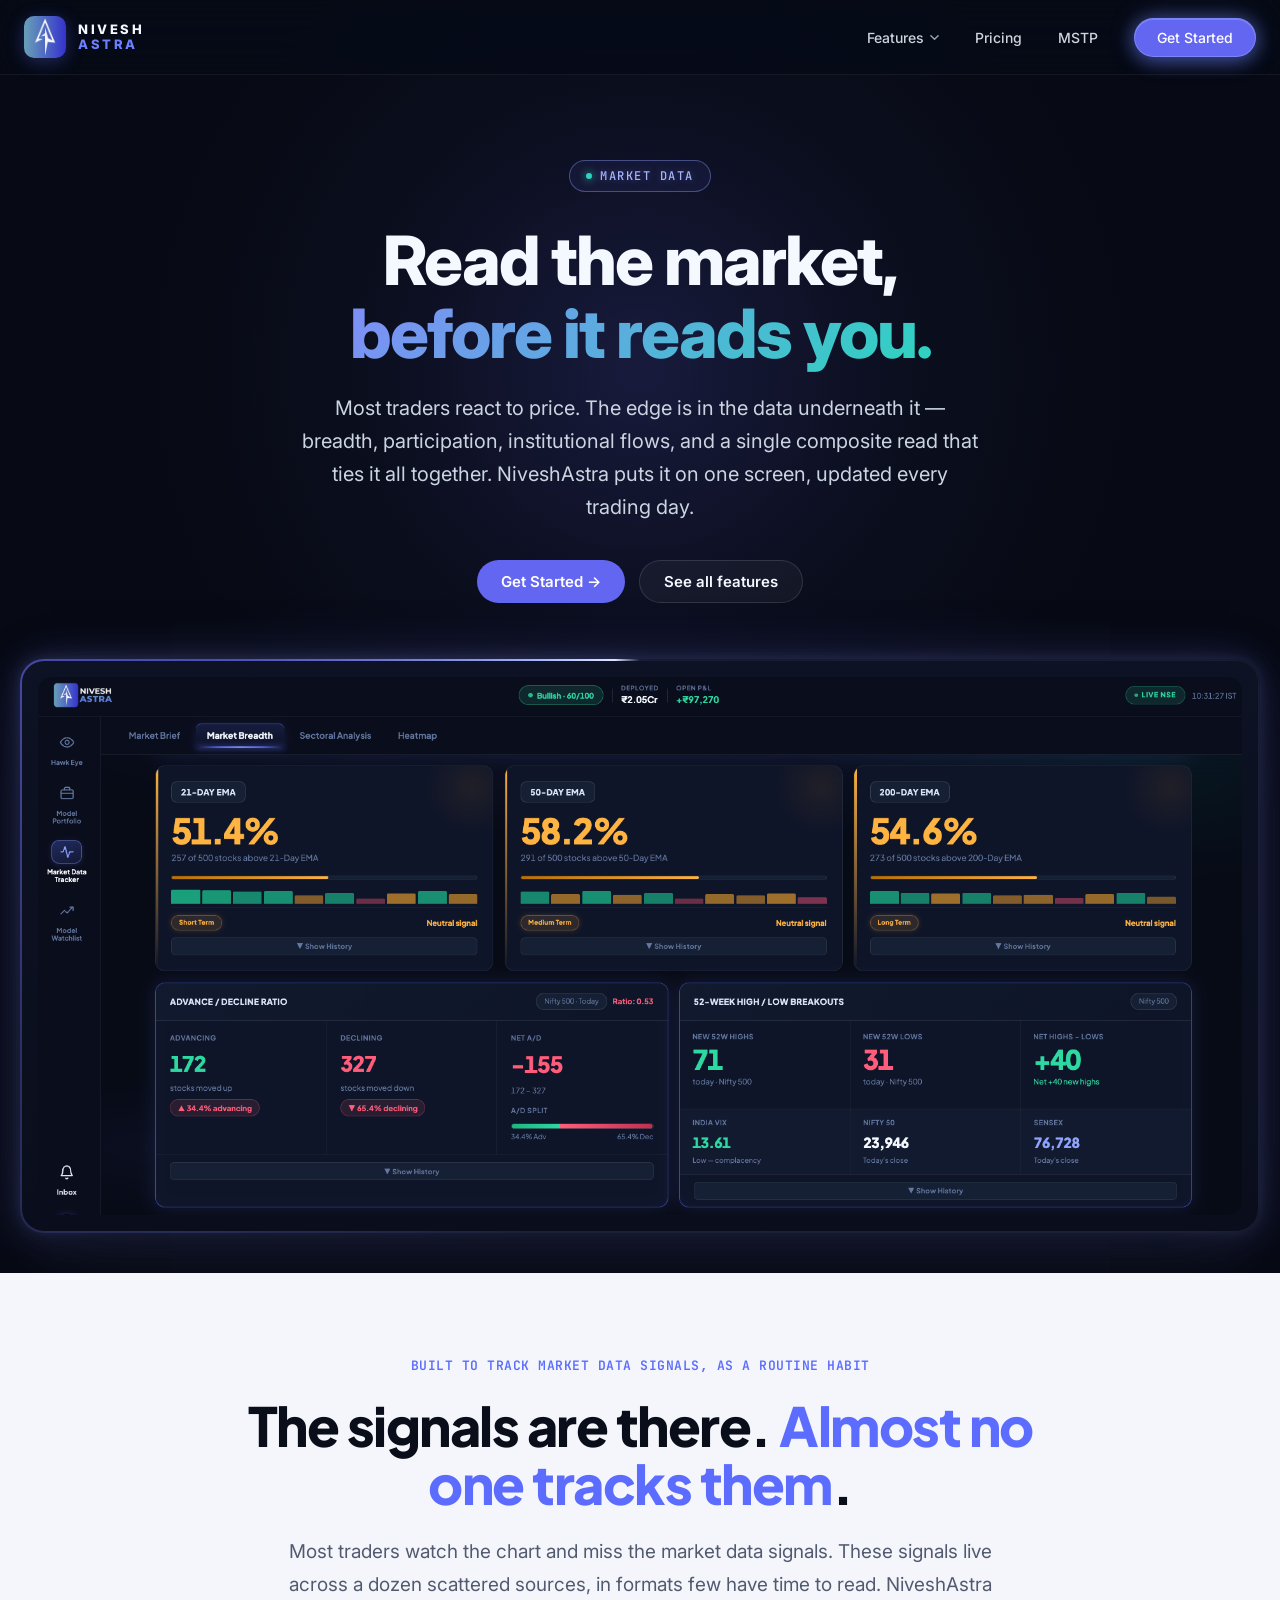
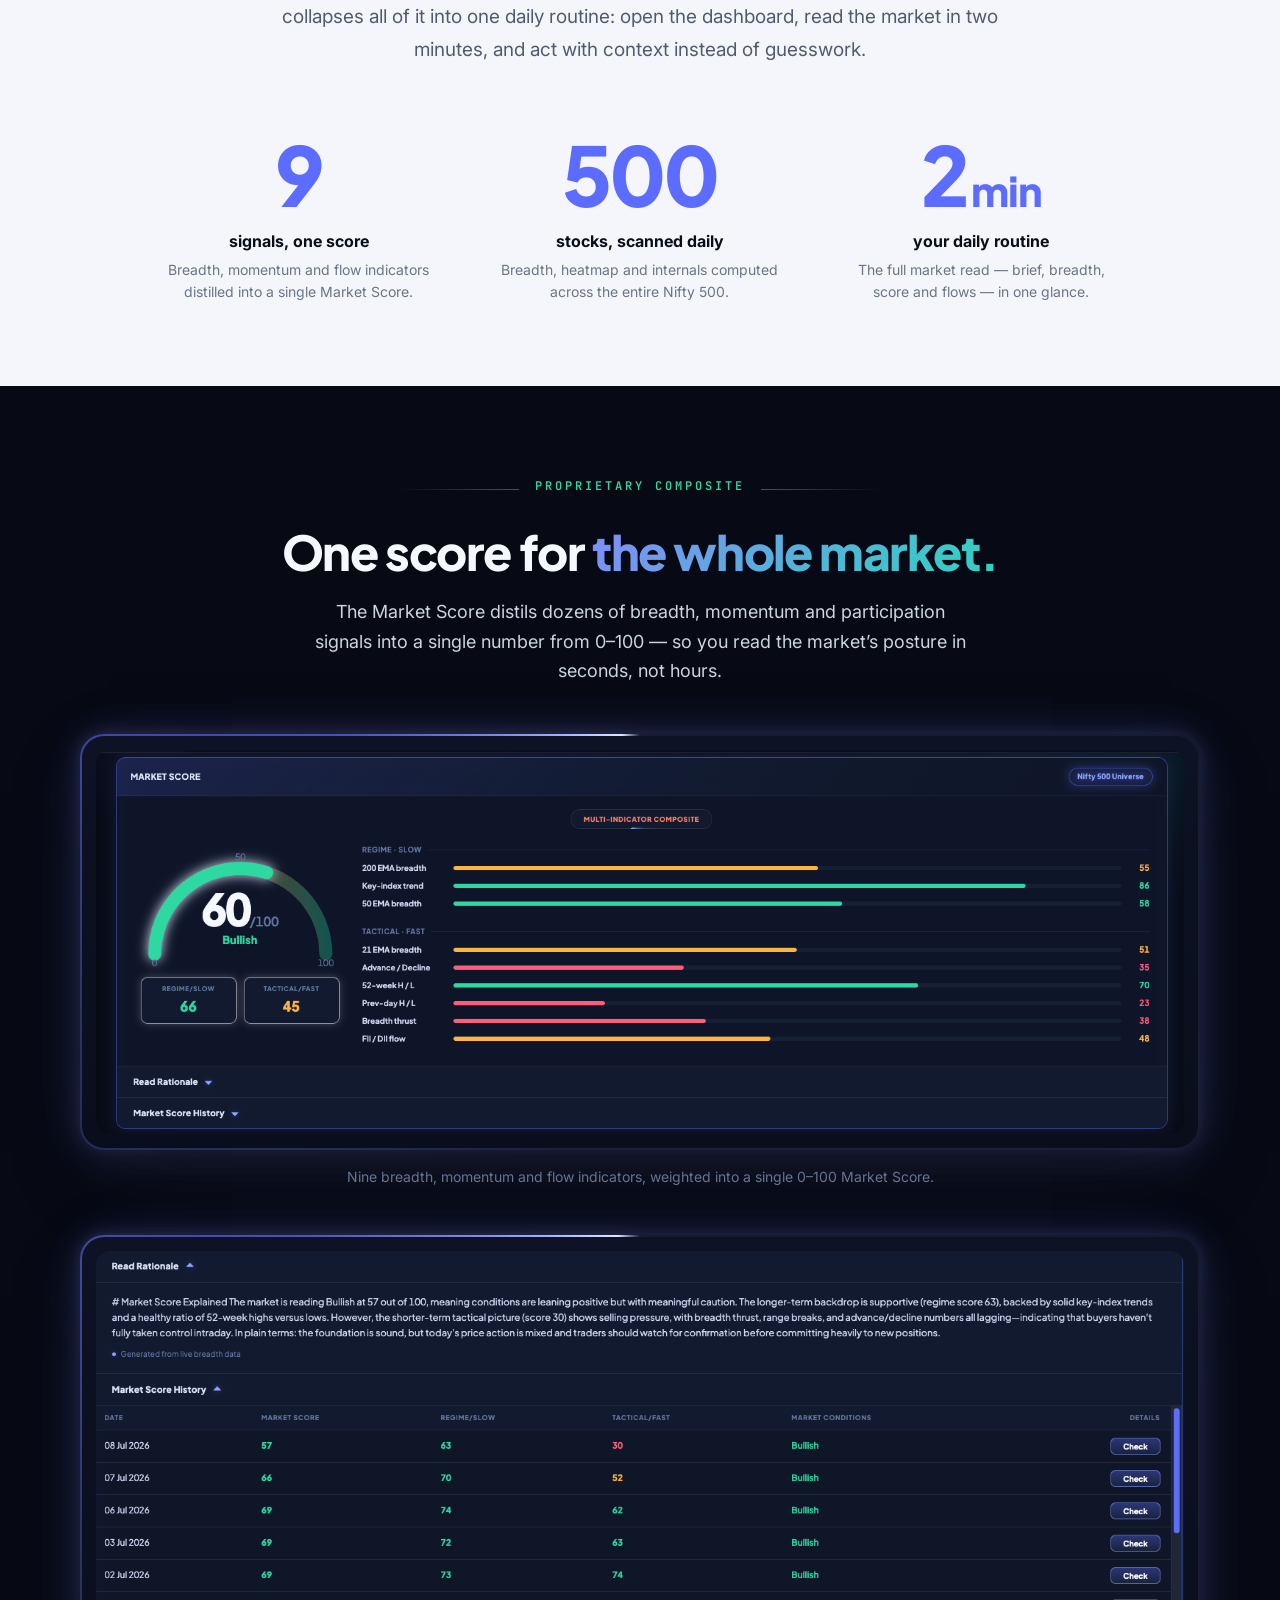
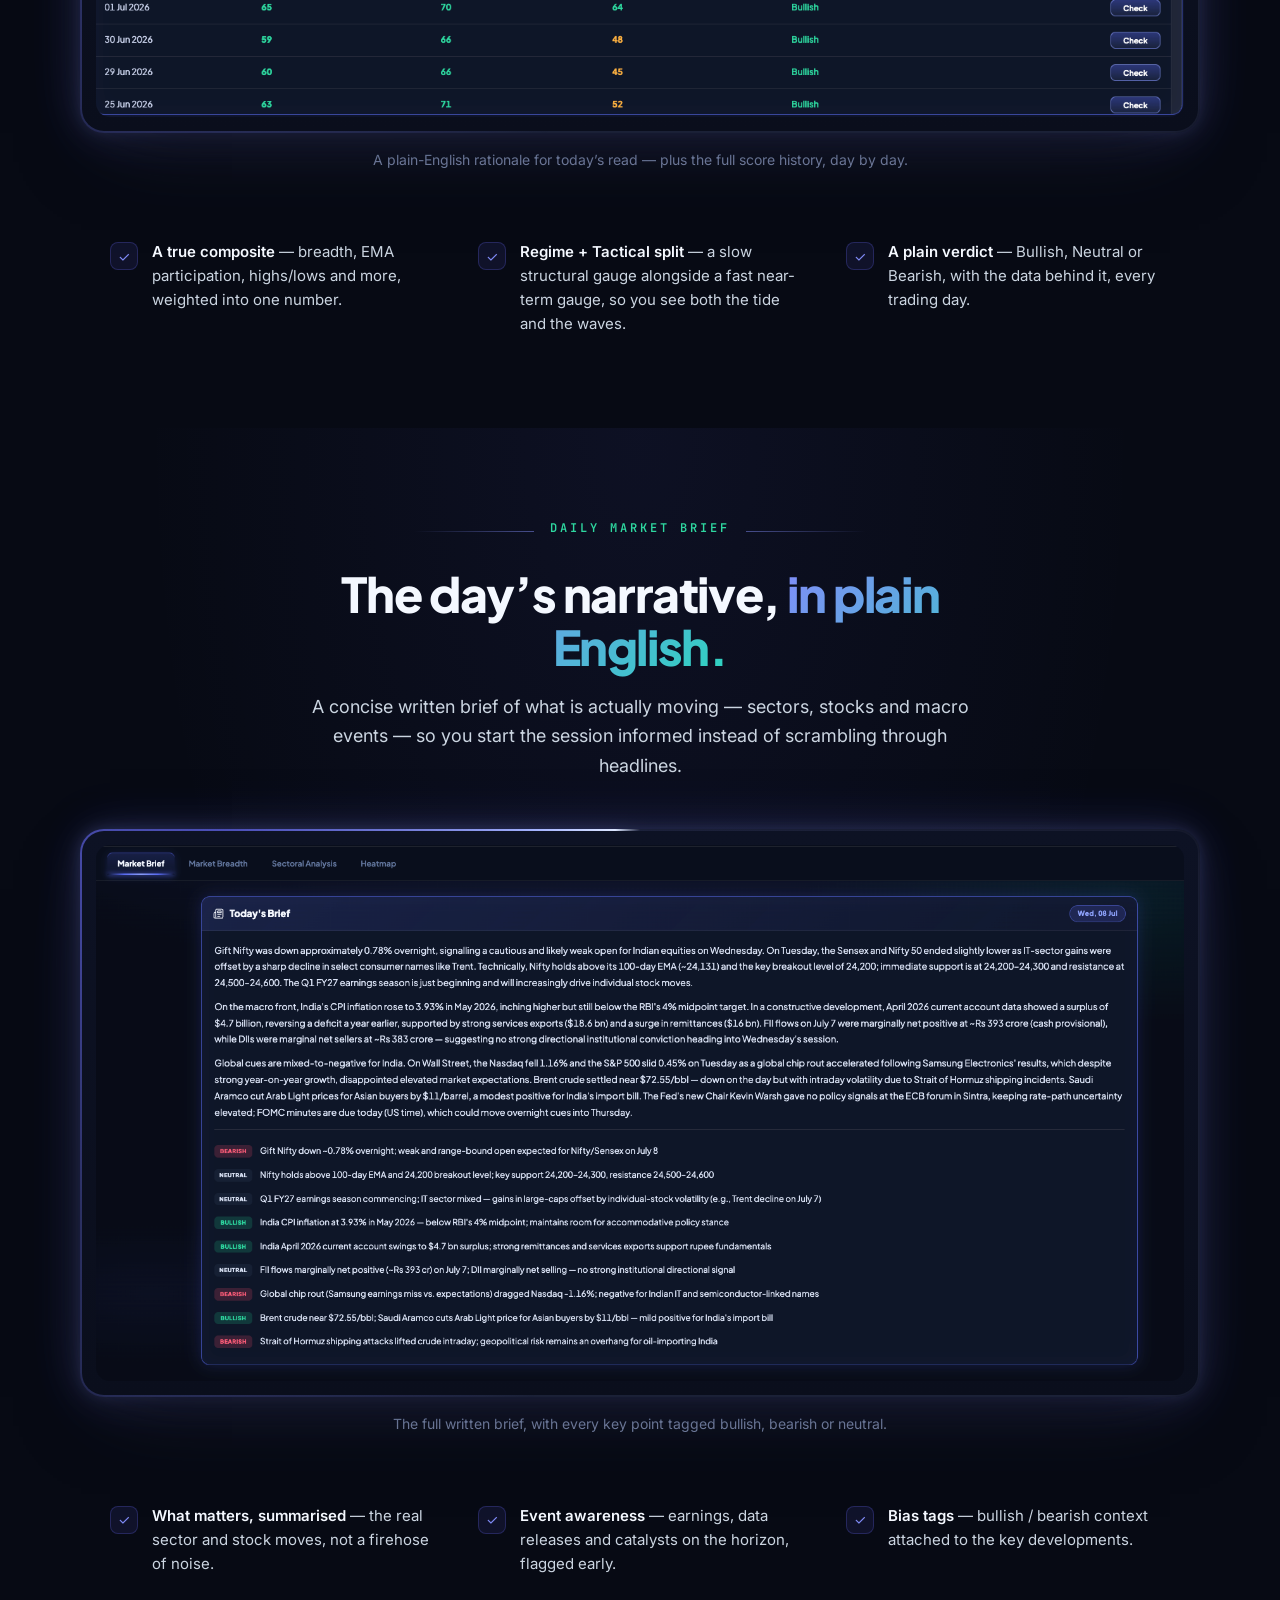
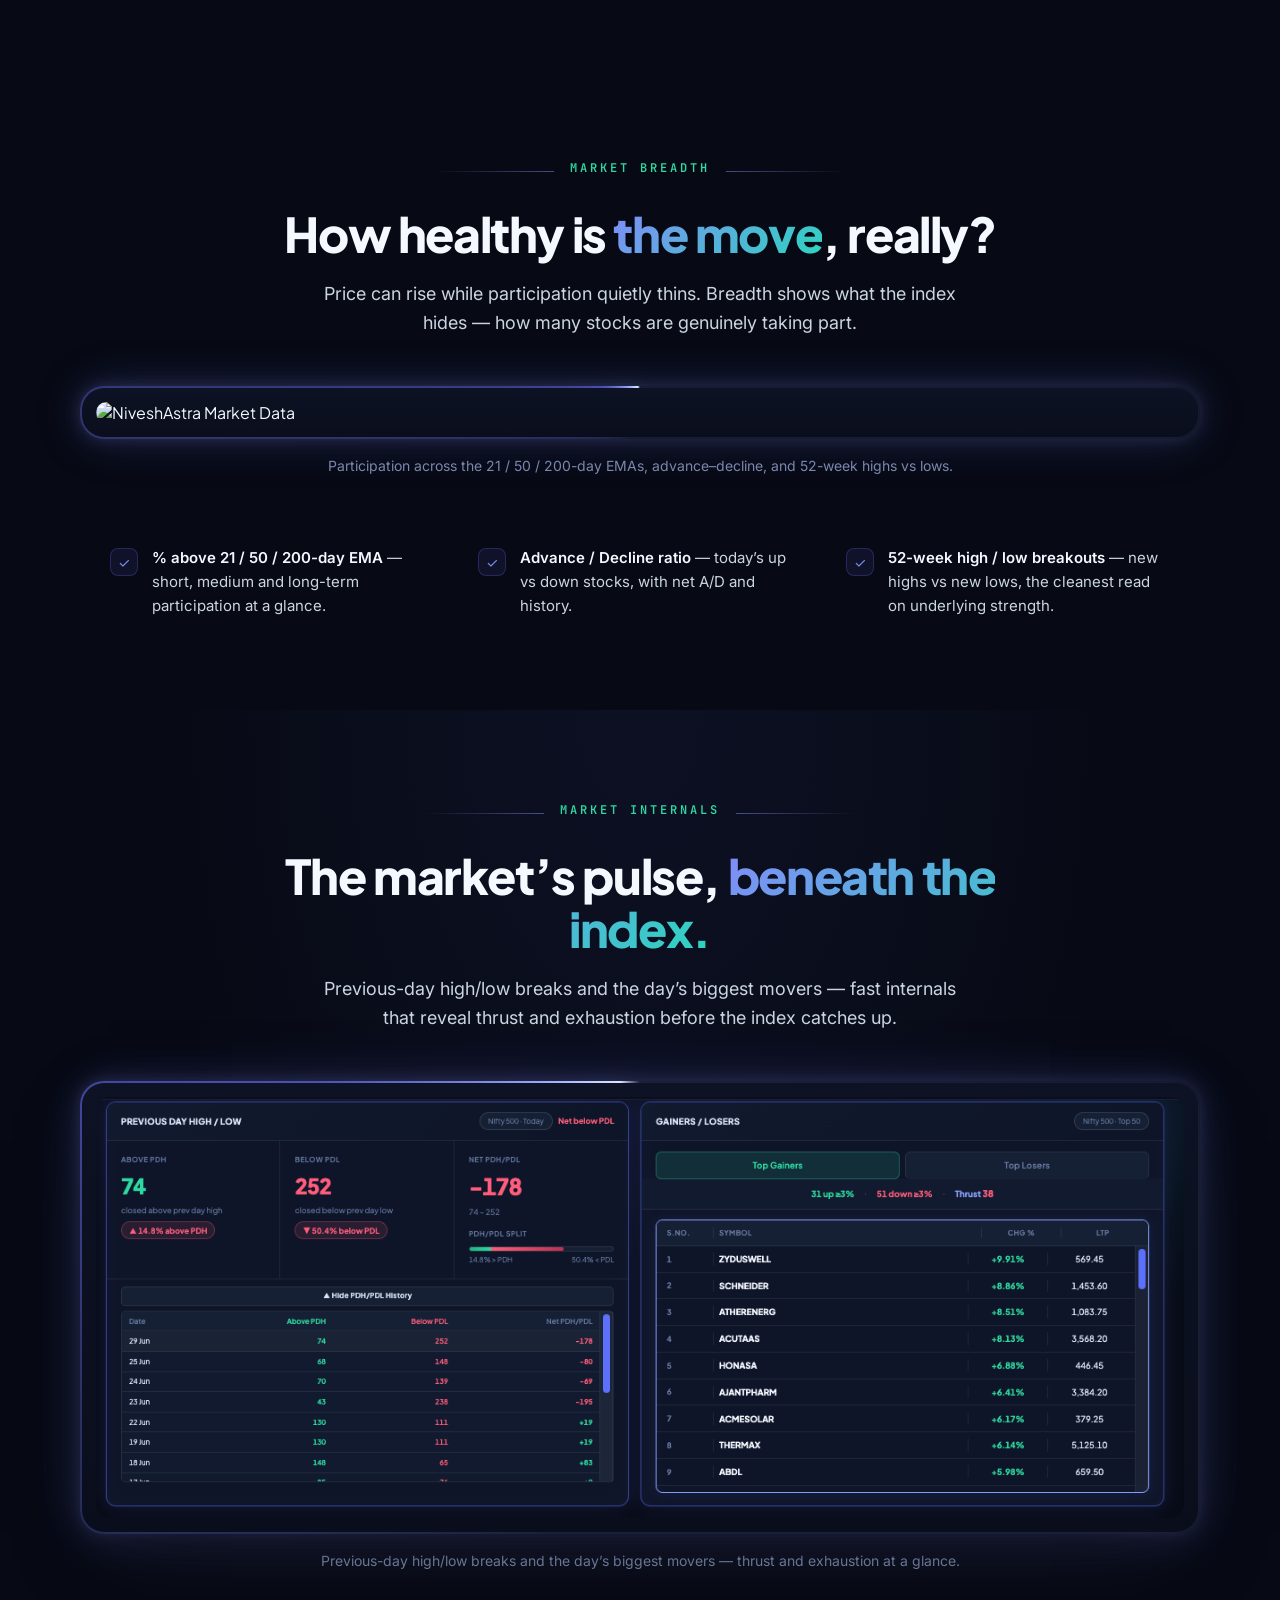
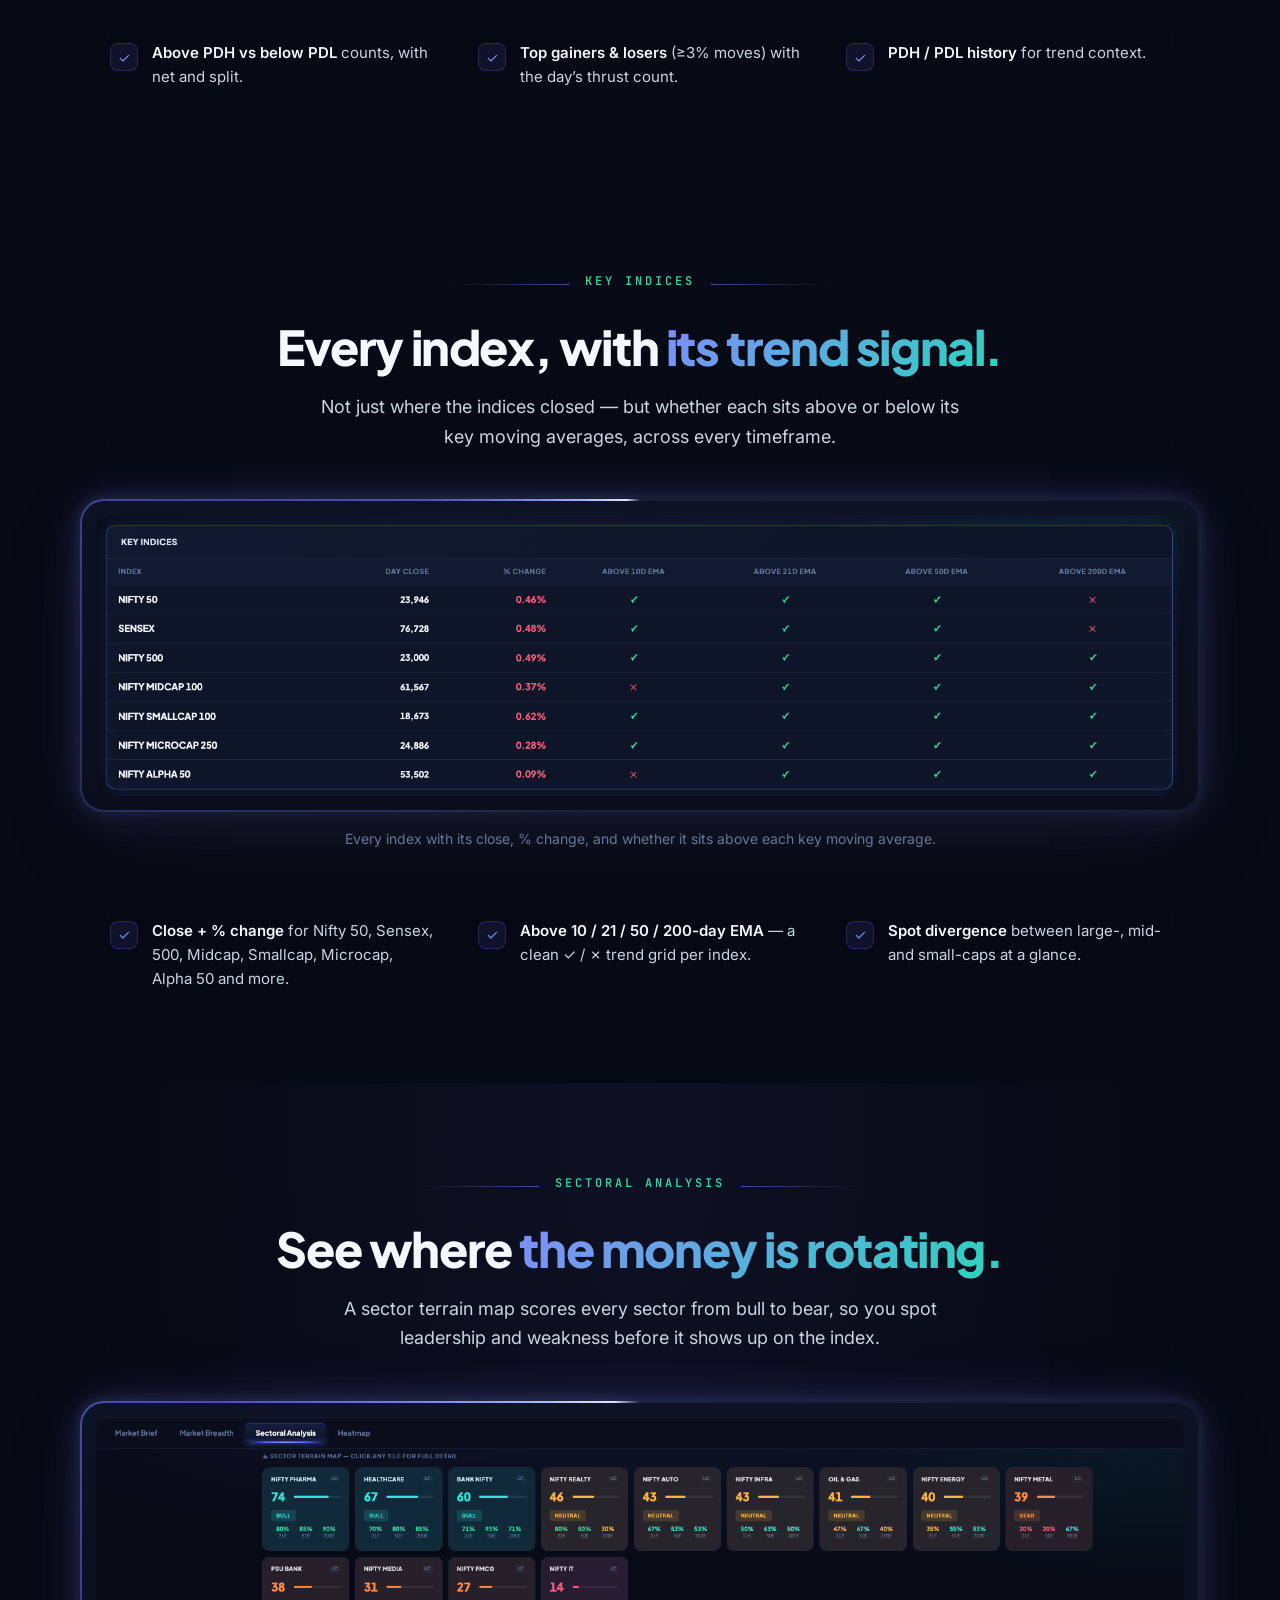
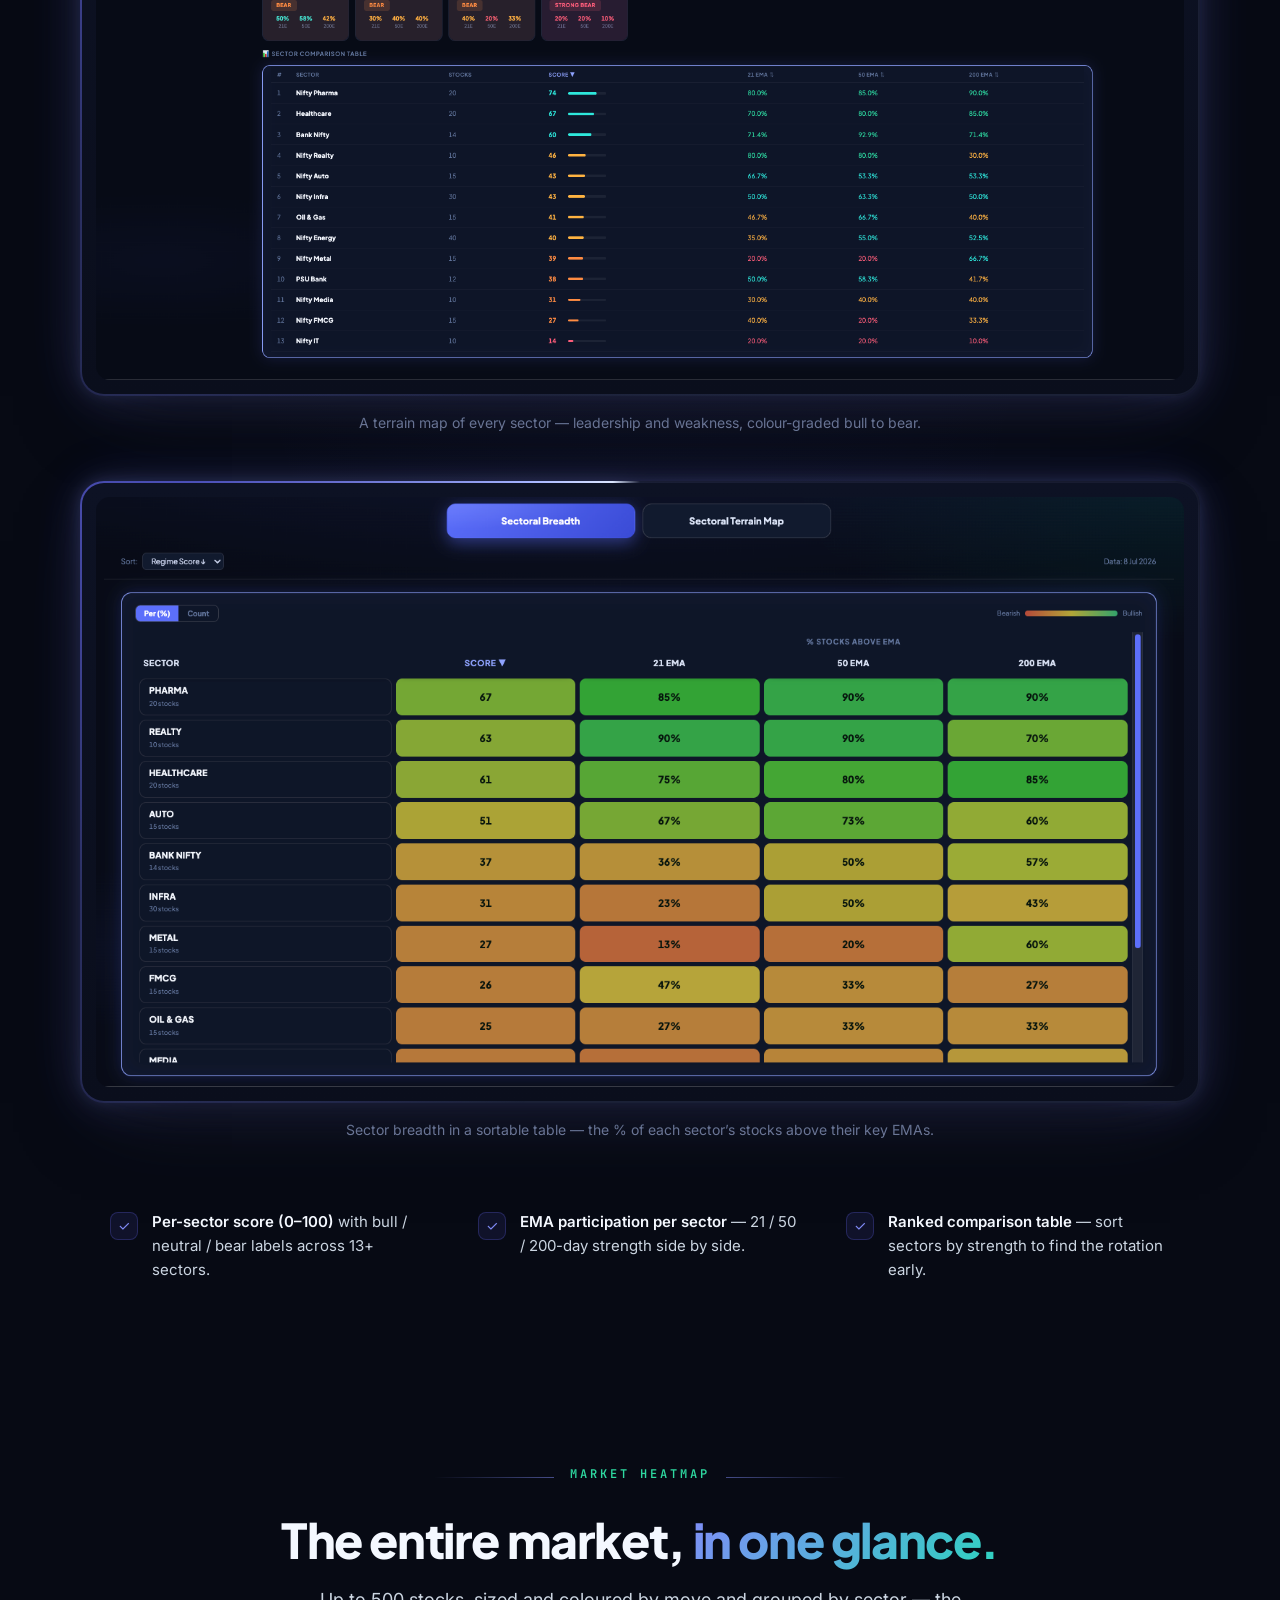
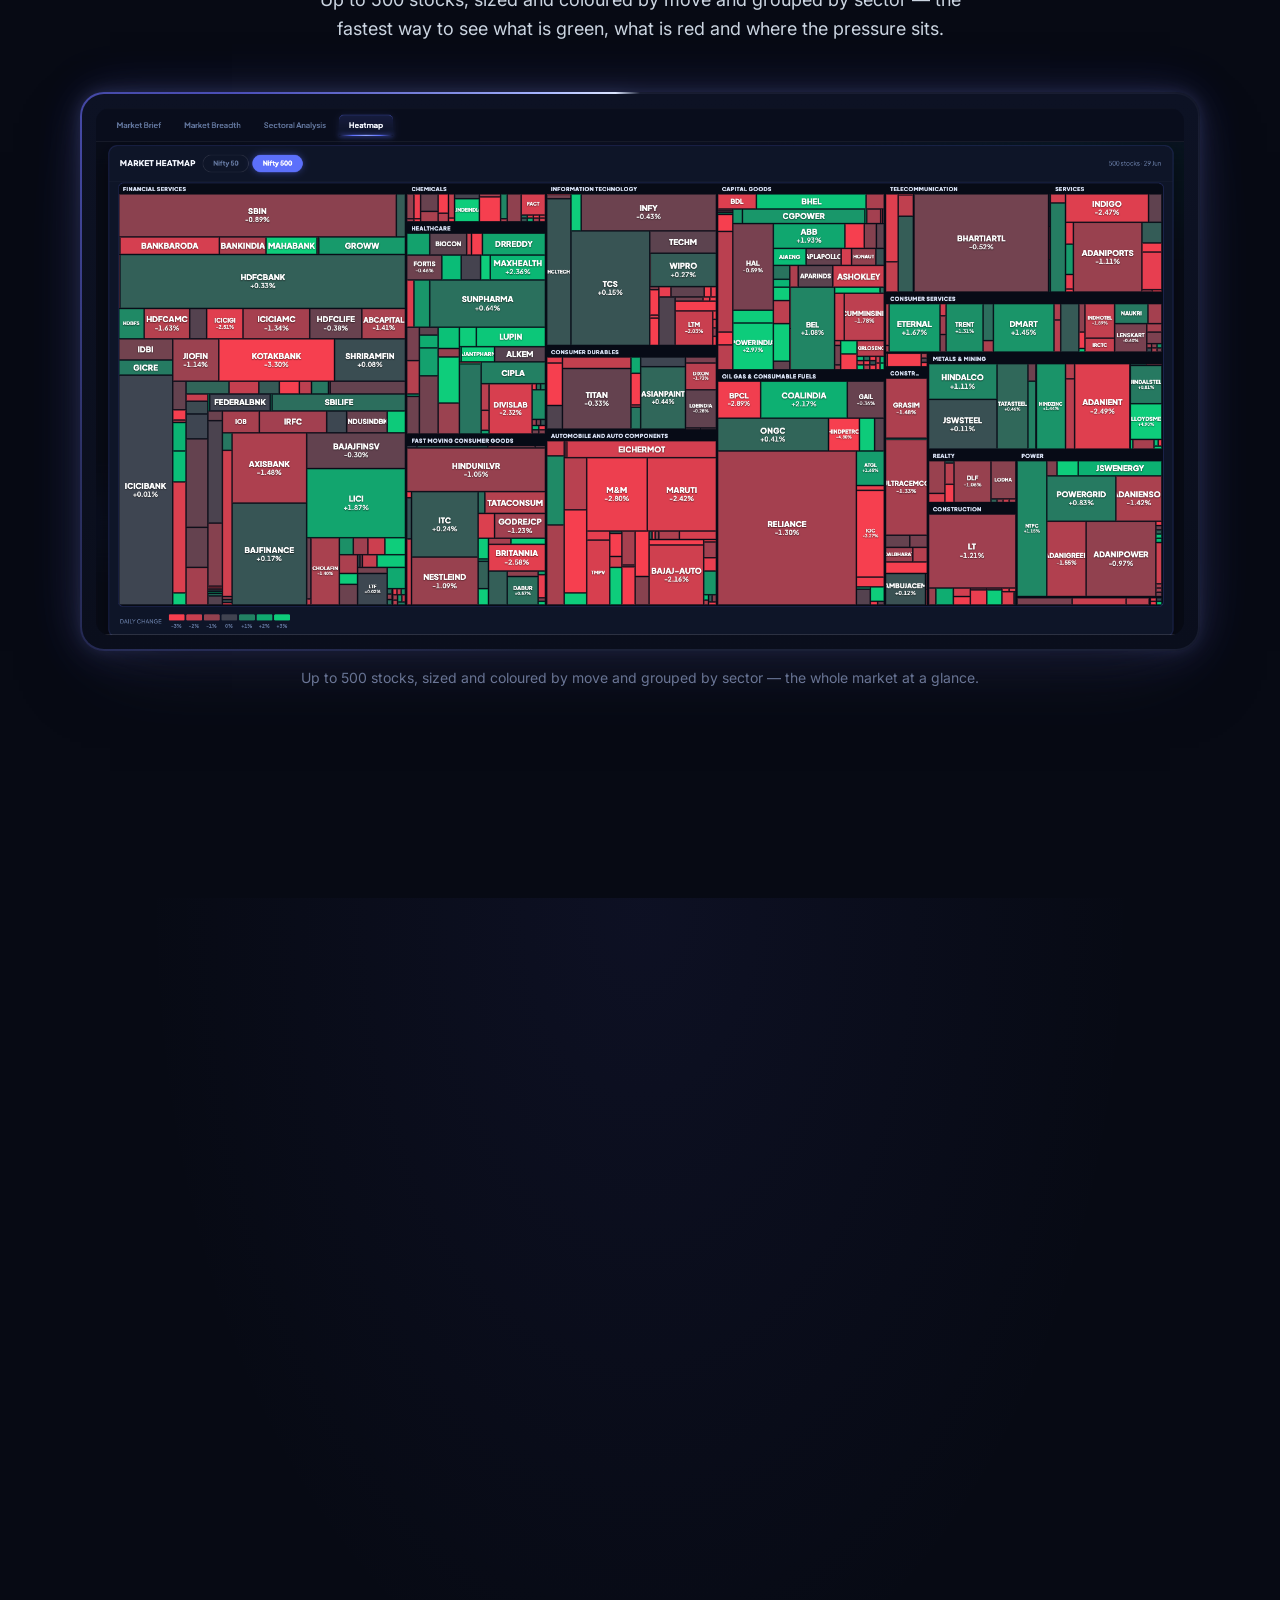
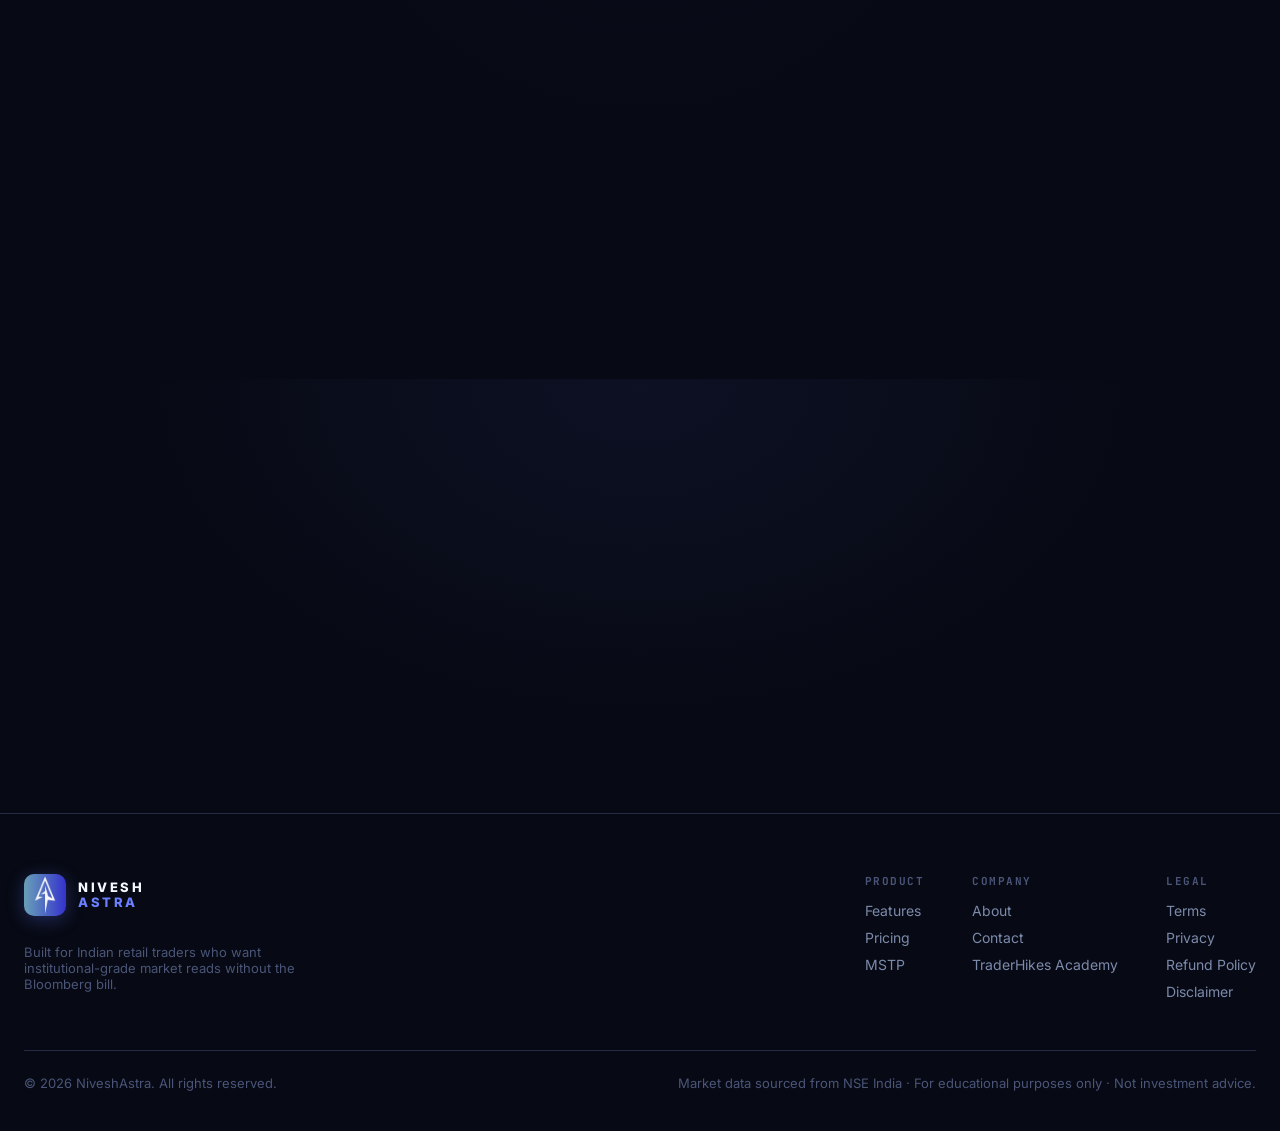
==== commit 9bec287b: "Update market-data.html" ====
--- a/market-data.html
+++ b/market-data.html
@@ -3,7 +3,8 @@
 <head>
 <meta charset="UTF-8">
 <meta name="viewport" content="width=device-width, initial-scale=1.0">
-<title>NiveshAstra — Read the Market with Precision and Clarity</title>
+<title>Market Data — Read the Market with Precision | NiveshAstra</title>
+<meta name="description" content="NiveshAstra Market Data brings the proprietary Market Score, breadth, sector rotation, heatmap, key indices, institutional flows and more into one daily dashboard for Indian traders.">
 <link rel="preconnect" href="https://fonts.googleapis.com">
 <link rel="preconnect" href="https://fonts.gstatic.com" crossorigin>
 <link href="https://fonts.googleapis.com/css2?family=Inter:wght@400;500;600;700;800;900&family=JetBrains+Mono:wght@400;500;600;700&family=Plus+Jakarta+Sans:wght@400;500;600;700;800&display=swap" rel="stylesheet">
@@ -48,268 +49,360 @@
   </div>
 </nav>
 
-<!-- HERO -->
-<section class="hero">
-  <div class="aurora" aria-hidden="true"><span></span><span></span></div>
+<!-- PAGE HERO -->
+<header class="page-hero">
   <div class="hero-glow"></div>
-  <div class="hero-content">
-    <div class="hero-eyebrow">
-      <span class="dot"></span>
-      Live Market Intelligence
-    </div>
-    <h1>Chiseled for traders<br><span class="grad">who aim, not guess.</span></h1>
-    <p class="hero-sub">
-      <strong>NiveshAstra</strong> is your <em>astra</em> for the stock market — built to analyse the data and act with precision and clarity. Step in the shoes of Institutions and Top Traders.
+  <div class="page-hero-content">
+    <div class="hero-eyebrow"><span class="dot"></span>Market Data</div>
+    <h1>Read the market,<br><span class="grad">before it reads you.</span></h1>
+    <p class="page-hero-sub">
+      Most traders react to price. The edge is in the data underneath it — breadth, participation,
+      institutional flows, and a single composite read that ties it all together. NiveshAstra puts
+      it on one screen, updated every trading day.
     </p>
-    <div class="hero-ctas">
-      <a href="https://app.niveshastra.com/login.html" class="btn-primary">Start Free →</a>
-      <a href="/#features" class="btn-secondary">See it in action</a>
-    </div>
-  </div>
-
-  <!-- Dashboard hero screenshot -->
-  <div class="hero-shot lift">
-    <div class="mockup-card shot-frame">
-      <img src="/assets/home-hero.png" alt="NiveshAstra dashboard — the Hawk Eye command centre">
-    </div>
-  </div>
-</section>
-
-<!-- PROBLEM STRIP -->
+    <div class="hero-ctas" style="margin-bottom:0;">
+      <a href="https://app.niveshastra.com/login.html" class="btn-primary">Get Started →</a>
+      <a href="/#features" class="btn-secondary">See all features</a>
+    </div>
+  </div>
+</header>
+
+<!-- FULL-WIDTH ESTABLISHING SHOT -->
+<div class="hero-shot">
+  <div class="mockup-card shot-frame">
+    <img src="/assets/market-breadth.png" alt="NiveshAstra Market Data dashboard">
+  </div>
+</div>
+
+<!-- THE PAGE IN A NUTSHELL (light section) -->
 <section class="section-light">
   <div class="container">
-    <div class="nutshell rise">
-      <div class="nutshell-eyebrow">One dashboard, built for professional trading</div>
-      <h2>Top traders track everything. Now it fits on <span class="hl">one screen</span>.</h2>
+    <div class="nutshell reveal">
+      <div class="nutshell-eyebrow">Built to track market data signals, as a routine habit</div>
+      <h2>The signals are there. <span class="hl">Almost no one tracks them</span>.</h2>
       <p class="nutshell-sub">
-        Top Traders check many different tabs before placing one trade — like market breadth,
-        sectors in strength, daily updates, portfolio positions, past trade performance, and a
-        self-curated watchlist. NiveshAstra collapses all of these into one Dashboard.
+        Most traders watch the chart and miss the market data signals. These signals live across a
+        dozen scattered sources, in formats few have time to read. NiveshAstra collapses all of it
+        into one daily routine: open the dashboard, read the market in two minutes, and act with
+        context instead of guesswork.
       </p>
-      <div class="nutshell-stats stagger">
+      <div class="nutshell-stats">
         <div class="nutshell-stat">
-          <div class="num">&infin;</div>
-          <div class="stat-label">signals, one dashboard</div>
-          <div class="stat-desc">Track every important data signal through Market Data, Portfolio Tracker and Watchlist Scan tabs.</div>
+          <div class="num">9</div>
+          <div class="stat-label">signals, one score</div>
+          <div class="stat-desc">Breadth, momentum and flow indicators distilled into a single Market Score.</div>
         </div>
         <div class="nutshell-stat">
-          <div class="num">2000+</div>
+          <div class="num">500</div>
           <div class="stat-label">stocks, scanned daily</div>
-          <div class="stat-desc">Wide universe of stocks scanned to capture every move, but focus remains on the Nifty 500 universe for Market Breadth signals and indicators.</div>
+          <div class="stat-desc">Breadth, heatmap and internals computed across the entire Nifty 500.</div>
         </div>
         <div class="nutshell-stat">
-          <div class="num">1</div>
-          <div class="stat-label">dashboard, custom presets</div>
-          <div class="stat-desc">Custom-design your own Hawk Eye dashboard with everything you need to read, analyse or track before you act. Be your own master.</div>
-        </div>
-      </div>
-    </div>
-  </div>
-</section>
-
-<!-- FEATURES: the daily routine, in order -->
-<div id="features"></div>
+          <div class="num">2<span class="unit">min</span></div>
+          <div class="stat-label">your daily routine</div>
+          <div class="stat-desc">The full market read — brief, breadth, score and flows — in one glance.</div>
+        </div>
+      </div>
+    </div>
+  </div>
+</section>
 
 <section class="section">
   <div class="container">
-    <div class="feat-intro centered rise">
-      <div class="step-mark">
-        <span class="step-rule l"></span>
-        <span class="step-num">01</span>
-        <span class="step-label">Market Data</span>
-        <span class="step-rule"></span>
-      </div>
-      <h2>Read the market <span class="grad">before it reads you.</span></h2>
-      <p>Breadth, participation, sector rotation and institutional flows — distilled into one proprietary Market Score, updated every trading day. Start every session already knowing the market's posture — bullish, bearish, or in between — and why.</p>
-    </div>
-    <div class="home-shot lift glow-stage">
-      <div class="mockup-card shot-frame"><img src="/assets/market-breadth-detail.png" alt="NiveshAstra market breadth dashboard" loading="lazy"></div>
-    </div>
-    <div class="fp-cards stagger">
-        <div class="fp-card">
-          <div class="fp-tick"></div>
-          <div class="fp-title">Market Score</div>
-          <div class="fp-desc">Nine signals weighted into a single 0–100 composite, split into regime and tactical reads.</div>
-        </div>
-        <div class="fp-card">
-          <div class="fp-tick"></div>
-          <div class="fp-title">Daily Market Brief</div>
-          <div class="fp-desc">The day's narrative in plain English, with every key point tagged bullish or bearish.</div>
-        </div>
-        <div class="fp-card">
-          <div class="fp-tick"></div>
-          <div class="fp-title">Breadth & Sectors</div>
-          <div class="fp-desc">EMA participation, advance–decline, and a terrain map of every sector's strength.</div>
-        </div>
-        <div class="fp-card">
-          <div class="fp-tick"></div>
-          <div class="fp-title">Institutional Flow</div>
-          <div class="fp-desc">Daily FII and DII activity — see who is buying and who is selling.</div>
-        </div>
-    </div>
-    <div class="learn-wrap rise">
-      <a class="learn-link" href="/market-data.html">Explore Market Data <span class="arw">→</span></a>
-    </div>
+  <div class="block-head reveal">
+    <div class="step-mark">
+      <span class="step-rule l"></span>
+      <span class="step-label">Proprietary Composite</span>
+      <span class="step-rule"></span>
+    </div>
+    <h2>One score for <span class="grad">the whole market.</span></h2>
+    <p>The Market Score distils dozens of breadth, momentum and participation signals into a single number from 0–100 — so you read the market’s posture in seconds, not hours.</p>
+  </div>
+  <div class="block-lead reveal block-gap">
+    <div class="mockup-card shot-frame">
+      <img src="/assets/market-score.png" alt="NiveshAstra Market Data" loading="lazy">
+    </div>
+    <p class="shot-caption">Nine breadth, momentum and flow indicators, weighted into a single 0–100 Market Score.</p>
+  </div>
+  <div class="block-lead reveal block-gap">
+    <div class="mockup-card shot-frame">
+      <img src="/assets/market-score-rationale.png" alt="NiveshAstra Market Data" loading="lazy">
+    </div>
+    <p class="shot-caption">A plain-English rationale for today’s read — plus the full score history, day by day.</p>
+  </div>
+  <div class="feature-row reveal">
+      <div class="feature-item">
+        <div class="feature-item-icon">✓</div>
+        <div class="feature-item-text"><strong>A true composite</strong> — breadth, EMA participation, highs/lows and more, weighted into one number.</div>
+      </div>
+      <div class="feature-item">
+        <div class="feature-item-icon">✓</div>
+        <div class="feature-item-text"><strong>Regime + Tactical split</strong> — a slow structural gauge alongside a fast near-term gauge, so you see both the tide and the waves.</div>
+      </div>
+      <div class="feature-item">
+        <div class="feature-item-icon">✓</div>
+        <div class="feature-item-text"><strong>A plain verdict</strong> — Bullish, Neutral or Bearish, with the data behind it, every trading day.</div>
+      </div>
+  </div>
   </div>
 </section>
 
 <section class="section alt">
   <div class="container">
-    <div class="feat-intro centered rise">
-      <div class="step-mark">
-        <span class="step-rule l"></span>
-        <span class="step-num">02</span>
-        <span class="step-label">Watchlist Scan</span>
-        <span class="step-rule"></span>
-      </div>
-      <h2>Scan fast. <span class="grad">Miss nothing.</span></h2>
-      <p>Build focused watchlists, then run them through clean charts at speed — key EMAs, fundamentals and technicals in a single glance. The nightly scan that top traders swear by, made fast enough to actually keep.</p>
-    </div>
-    <div class="home-shot lift glow-stage">
-      <div class="mockup-card shot-frame"><img src="/assets/wl-hero.png" alt="NiveshAstra Watchlist Scan chart view" loading="lazy"></div>
-    </div>
-    <div class="fp-cards stagger">
-        <div class="fp-card">
-          <div class="fp-tick"></div>
-          <div class="fp-title">Custom Watchlists</div>
-          <div class="fp-desc">Up to ten lists by theme or sector — momentum, IPOs, value, defence, pharma. Your call.</div>
-        </div>
-        <div class="fp-card">
-          <div class="fp-tick"></div>
-          <div class="fp-title">One-Click Scanning</div>
-          <div class="fp-desc">Toggle straight through your entire list. Scan it in minutes, not hours.</div>
-        </div>
-        <div class="fp-card">
-          <div class="fp-tick"></div>
-          <div class="fp-title">EMA Guidance</div>
-          <div class="fp-desc">10 / 20 / 50 / 200-day EMAs built into every chart, daily and weekly.</div>
-        </div>
-        <div class="fp-card">
-          <div class="fp-tick"></div>
-          <div class="fp-title">Fundamentals & Technicals</div>
-          <div class="fp-desc">Market cap, PE, PB, ROE and distance from every key EMA, under each chart.</div>
-        </div>
-    </div>
-    <div class="learn-wrap rise">
-      <a class="learn-link" href="/watchlist-scan.html">Explore Watchlist Scan <span class="arw">→</span></a>
-    </div>
+  <div class="block-head reveal">
+    <div class="step-mark">
+      <span class="step-rule l"></span>
+      <span class="step-label">Daily Market Brief</span>
+      <span class="step-rule"></span>
+    </div>
+    <h2>The day’s narrative, <span class="grad">in plain English.</span></h2>
+    <p>A concise written brief of what is actually moving — sectors, stocks and macro events — so you start the session informed instead of scrambling through headlines.</p>
+  </div>
+  <div class="block-lead reveal block-gap">
+    <div class="mockup-card shot-frame">
+      <img src="/assets/market-brief-full.png" alt="NiveshAstra Market Data" loading="lazy">
+    </div>
+    <p class="shot-caption">The full written brief, with every key point tagged bullish, bearish or neutral.</p>
+  </div>
+  <div class="feature-row reveal">
+      <div class="feature-item">
+        <div class="feature-item-icon">✓</div>
+        <div class="feature-item-text"><strong>What matters, summarised</strong> — the real sector and stock moves, not a firehose of noise.</div>
+      </div>
+      <div class="feature-item">
+        <div class="feature-item-icon">✓</div>
+        <div class="feature-item-text"><strong>Event awareness</strong> — earnings, data releases and catalysts on the horizon, flagged early.</div>
+      </div>
+      <div class="feature-item">
+        <div class="feature-item-icon">✓</div>
+        <div class="feature-item-text"><strong>Bias tags</strong> — bullish / bearish context attached to the key developments.</div>
+      </div>
+  </div>
   </div>
 </section>
 
 <section class="section">
   <div class="container">
-    <div class="feat-intro centered rise">
-      <div class="step-mark">
-        <span class="step-rule l"></span>
-        <span class="step-num">03</span>
-        <span class="step-label">Portfolio Tracker</span>
-        <span class="step-rule"></span>
-      </div>
-      <h2>Track the book, <span class="grad">not just the trade.</span></h2>
-      <p>A 360° view of your capital, every open position tracked live, and a lifetime journal of every trade you have ever closed. Manage risk, study your history, and run your account with a professional's discipline.</p>
-    </div>
-    <div class="home-shot lift glow-stage">
-      <div class="mockup-card shot-frame"><img src="/assets/portfolio-hero.png" alt="NiveshAstra Portfolio Tracker 360 overview" loading="lazy"></div>
-    </div>
-    <div class="fp-cards stagger">
-        <div class="fp-card">
-          <div class="fp-tick"></div>
-          <div class="fp-title">360° Overview</div>
-          <div class="fp-desc">Invested capital, open and realised P&L, cash, margin and open risk — at a glance.</div>
-        </div>
-        <div class="fp-card">
-          <div class="fp-tick"></div>
-          <div class="fp-title">Positions Manager</div>
-          <div class="fp-desc">A live card per position: annotated chart, thesis, entry, average and running P&L.</div>
-        </div>
-        <div class="fp-card">
-          <div class="fp-tick"></div>
-          <div class="fp-title">Trade Journal</div>
-          <div class="fp-desc">Every closed trade archived for life, with the full journey replayed on the chart.</div>
-        </div>
-        <div class="fp-card">
-          <div class="fp-tick"></div>
-          <div class="fp-title">Performance Metrics</div>
-          <div class="fp-desc">Profit factor, win rate, expectancy and drawdown — computed from every closed trade.</div>
-        </div>
-    </div>
-    <div class="learn-wrap rise">
-      <a class="learn-link" href="/portfolio-tracker.html">Explore Portfolio Tracker <span class="arw">→</span></a>
-    </div>
-  </div>
-</section>
-
-<!-- PRICING -->
-<section class="section" id="pricing">
-  <div class="container">
-    <div class="feat-intro centered rise" style="margin:0 auto;">
-      <div class="section-eyebrow" style="display:flex; justify-content:center;">Pricing</div>
-      <h2 style="font-family:var(--font-heading); font-size:clamp(30px,4.2vw,48px); font-weight:800; letter-spacing:-1.6px; line-height:1.1; margin-bottom:20px;">Everything inside NiveshAstra.<br><span class="grad">One price to transform.</span></h2>
-      <p style="font-size:clamp(16px,2vw,19px); color:var(--text-secondary); line-height:1.65; max-width:600px; margin:0 auto;">Market Data, Watchlist Scan and Portfolio Tracker — every feature, no tiers, nothing held back. Built for traders who are serious about the process.</p>
-    </div>
-
-    <div class="price-wrap rise">
-      <!-- Monthly (reference) -->
-      <div class="pcard plain">
-        <div class="pcard-term">Monthly</div>
-        <div class="pcard-price">
-          <span class="pcard-cur">₹</span>
-          <span class="pcard-amt">1,499</span>
-          <span class="pcard-per">/month</span>
-        </div>
-        <div class="pcard-note">Billed every month. Full access, cancel anytime.</div>
-        <div class="pcard-btn disabled" role="button" aria-disabled="true">Get Started</div>
-      </div>
-
-      <!-- Annual (hero) -->
-      <div class="pcard featured">
-        <span class="pcard-stamp">Limited Offer</span>
-        <div class="pcard-term">Annual</div>
-        <div class="pcard-price">
-          <span class="pcard-cur">₹</span>
-          <span class="pcard-amt">1,049</span>
-          <span class="pcard-per">/month</span>
-        </div>
-        <div class="pcard-note"><span class="pcard-strike">₹1,499/mo</span> &nbsp;·&nbsp; billed ₹12,588/year</div>
-        <div class="pcard-saving">Save <b>₹5,400</b> a year &nbsp;·&nbsp; 30% off</div>
-        <div class="pcard-btn disabled" role="button" aria-disabled="true">Get Started</div>
-      </div>
-    </div>
-
-    <div class="price-included rise">
-      <div class="price-included-head">Everything included</div>
-      <div class="price-incl-grid">
-        <div class="price-incl-item"><span class="feature-item-icon">✓</span><span class="tx"><b>Market Score</b> — 9-signal proprietary composite</span></div>
-        <div class="price-incl-item"><span class="feature-item-icon">✓</span><span class="tx"><b>Daily Market Brief</b> — with bullish / bearish tags</span></div>
-        <div class="price-incl-item"><span class="feature-item-icon">✓</span><span class="tx"><b>Market Breadth</b> — EMA participation &amp; internals</span></div>
-        <div class="price-incl-item"><span class="feature-item-icon">✓</span><span class="tx"><b>Sectoral Analysis</b> — + live Market Heatmap</span></div>
-        <div class="price-incl-item"><span class="feature-item-icon">✓</span><span class="tx"><b>Key Indices</b> — &amp; FII / DII institutional flows</span></div>
-        <div class="price-incl-item"><span class="feature-item-icon">✓</span><span class="tx"><b>Custom Watchlists</b> — by theme or by sector</span></div>
-        <div class="price-incl-item"><span class="feature-item-icon">✓</span><span class="tx"><b>Chart Scan</b> — fast scanning with EMA guidance</span></div>
-        <div class="price-incl-item"><span class="feature-item-icon">✓</span><span class="tx"><b>360° Portfolio</b> — overview &amp; positions manager</span></div>
-        <div class="price-incl-item"><span class="feature-item-icon">✓</span><span class="tx"><b>Lifetime Trade Journal</b> — with one-click PDF export</span></div>
-        <div class="price-incl-item"><span class="feature-item-icon">✓</span><span class="tx"><b>Performance Metrics</b> — profit factor, expectancy &amp; more</span></div>
-      </div>
-      <p class="price-foot">Every feature, every update, on every device — for one price.</p>
-    </div>
-  </div>
-</section>
-
-<!-- MSTP TEASER -->
-<section class="section" id="mstp" style="padding-top:0;">
-  <div class="container">
-    <div class="mstp-banner reveal">
-      <div class="mstp-text">
-        <div class="tag">MASTER SWING TRADER PROGRAM</div>
-        <h3>Tools are half the edge. The other half is process.</h3>
-        <p>NiveshAstra gives you the data. MSTP teaches you how to read it — position sizing, pyramiding, and exits, taught the way the journal above is built.</p>
-      </div>
-      <a href="https://www.traderhikes.com/" target="_blank" rel="noopener" class="btn-secondary">Explore MSTP →</a>
-    </div>
-  </div>
-</section>
-
-<!-- FOOTER -->
+  <div class="block-head reveal">
+    <div class="step-mark">
+      <span class="step-rule l"></span>
+      <span class="step-label">Market Breadth</span>
+      <span class="step-rule"></span>
+    </div>
+    <h2>How healthy is <span class="grad">the move</span>, really?</h2>
+    <p>Price can rise while participation quietly thins. Breadth shows what the index hides — how many stocks are genuinely taking part.</p>
+  </div>
+  <div class="block-lead reveal block-gap">
+    <div class="mockup-card shot-frame">
+      <img src="/assets/market-breadth-detail.png" alt="NiveshAstra Market Data" loading="lazy">
+    </div>
+    <p class="shot-caption">Participation across the 21 / 50 / 200-day EMAs, advance–decline, and 52-week highs vs lows.</p>
+  </div>
+  <div class="feature-row reveal">
+      <div class="feature-item">
+        <div class="feature-item-icon">✓</div>
+        <div class="feature-item-text"><strong>% above 21 / 50 / 200-day EMA</strong> — short, medium and long-term participation at a glance.</div>
+      </div>
+      <div class="feature-item">
+        <div class="feature-item-icon">✓</div>
+        <div class="feature-item-text"><strong>Advance / Decline ratio</strong> — today’s up vs down stocks, with net A/D and history.</div>
+      </div>
+      <div class="feature-item">
+        <div class="feature-item-icon">✓</div>
+        <div class="feature-item-text"><strong>52-week high / low breakouts</strong> — new highs vs new lows, the cleanest read on underlying strength.</div>
+      </div>
+  </div>
+  </div>
+</section>
+
+<section class="section alt">
+  <div class="container">
+  <div class="block-head reveal">
+    <div class="step-mark">
+      <span class="step-rule l"></span>
+      <span class="step-label">Market Internals</span>
+      <span class="step-rule"></span>
+    </div>
+    <h2>The market’s pulse, <span class="grad">beneath the index.</span></h2>
+    <p>Previous-day high/low breaks and the day’s biggest movers — fast internals that reveal thrust and exhaustion before the index catches up.</p>
+  </div>
+  <div class="block-lead reveal block-gap">
+    <div class="mockup-card shot-frame">
+      <img src="/assets/pdh-pdl.png" alt="NiveshAstra Market Data" loading="lazy">
+    </div>
+    <p class="shot-caption">Previous-day high/low breaks and the day’s biggest movers — thrust and exhaustion at a glance.</p>
+  </div>
+  <div class="feature-row reveal">
+      <div class="feature-item">
+        <div class="feature-item-icon">✓</div>
+        <div class="feature-item-text"><strong>Above PDH vs below PDL</strong> counts, with net and split.</div>
+      </div>
+      <div class="feature-item">
+        <div class="feature-item-icon">✓</div>
+        <div class="feature-item-text"><strong>Top gainers &amp; losers</strong> (≥3% moves) with the day’s thrust count.</div>
+      </div>
+      <div class="feature-item">
+        <div class="feature-item-icon">✓</div>
+        <div class="feature-item-text"><strong>PDH / PDL history</strong> for trend context.</div>
+      </div>
+  </div>
+  </div>
+</section>
+
+<section class="section">
+  <div class="container">
+  <div class="block-head reveal">
+    <div class="step-mark">
+      <span class="step-rule l"></span>
+      <span class="step-label">Key Indices</span>
+      <span class="step-rule"></span>
+    </div>
+    <h2>Every index, with <span class="grad">its trend signal.</span></h2>
+    <p>Not just where the indices closed — but whether each sits above or below its key moving averages, across every timeframe.</p>
+  </div>
+  <div class="block-lead reveal block-gap">
+    <div class="mockup-card shot-frame">
+      <img src="/assets/key-indices.png" alt="NiveshAstra Market Data" loading="lazy">
+    </div>
+    <p class="shot-caption">Every index with its close, % change, and whether it sits above each key moving average.</p>
+  </div>
+  <div class="feature-row reveal">
+      <div class="feature-item">
+        <div class="feature-item-icon">✓</div>
+        <div class="feature-item-text"><strong>Close + % change</strong> for Nifty 50, Sensex, 500, Midcap, Smallcap, Microcap, Alpha 50 and more.</div>
+      </div>
+      <div class="feature-item">
+        <div class="feature-item-icon">✓</div>
+        <div class="feature-item-text"><strong>Above 10 / 21 / 50 / 200-day EMA</strong> — a clean ✓ / ✗ trend grid per index.</div>
+      </div>
+      <div class="feature-item">
+        <div class="feature-item-icon">✓</div>
+        <div class="feature-item-text"><strong>Spot divergence</strong> between large-, mid- and small-caps at a glance.</div>
+      </div>
+  </div>
+  </div>
+</section>
+
+<section class="section alt">
+  <div class="container">
+  <div class="block-head reveal">
+    <div class="step-mark">
+      <span class="step-rule l"></span>
+      <span class="step-label">Sectoral Analysis</span>
+      <span class="step-rule"></span>
+    </div>
+    <h2>See where <span class="grad">the money is rotating.</span></h2>
+    <p>A sector terrain map scores every sector from bull to bear, so you spot leadership and weakness before it shows up on the index.</p>
+  </div>
+  <div class="block-lead reveal block-gap">
+    <div class="mockup-card shot-frame">
+      <img src="/assets/sectoral-analysis.png" alt="NiveshAstra Market Data" loading="lazy">
+    </div>
+    <p class="shot-caption">A terrain map of every sector — leadership and weakness, colour-graded bull to bear.</p>
+  </div>
+  <div class="block-lead reveal block-gap">
+    <div class="mockup-card shot-frame">
+      <img src="/assets/sectoral-breadth.png" alt="NiveshAstra Market Data" loading="lazy">
+    </div>
+    <p class="shot-caption">Sector breadth in a sortable table — the % of each sector’s stocks above their key EMAs.</p>
+  </div>
+  <div class="feature-row reveal">
+      <div class="feature-item">
+        <div class="feature-item-icon">✓</div>
+        <div class="feature-item-text"><strong>Per-sector score (0–100)</strong> with bull / neutral / bear labels across 13+ sectors.</div>
+      </div>
+      <div class="feature-item">
+        <div class="feature-item-icon">✓</div>
+        <div class="feature-item-text"><strong>EMA participation per sector</strong> — 21 / 50 / 200-day strength side by side.</div>
+      </div>
+      <div class="feature-item">
+        <div class="feature-item-icon">✓</div>
+        <div class="feature-item-text"><strong>Ranked comparison table</strong> — sort sectors by strength to find the rotation early.</div>
+      </div>
+  </div>
+  </div>
+</section>
+
+<section class="section">
+  <div class="container">
+  <div class="block-head reveal">
+    <div class="step-mark">
+      <span class="step-rule l"></span>
+      <span class="step-label">Market Heatmap</span>
+      <span class="step-rule"></span>
+    </div>
+    <h2>The entire market, <span class="grad">in one glance.</span></h2>
+    <p>Up to 500 stocks, sized and coloured by move and grouped by sector — the fastest way to see what is green, what is red and where the pressure sits.</p>
+  </div>
+  <div class="block-lead reveal block-gap">
+    <div class="mockup-card shot-frame">
+      <img src="/assets/heatmap.png" alt="NiveshAstra Market Data" loading="lazy">
+    </div>
+    <p class="shot-caption">Up to 500 stocks, sized and coloured by move and grouped by sector — the whole market at a glance.</p>
+  </div>
+  <div class="feature-row reveal">
+      <div class="feature-item">
+        <div class="feature-item-icon">✓</div>
+        <div class="feature-item-text"><strong>Nifty 50 or Nifty 500</strong> views in one click.</div>
+      </div>
+      <div class="feature-item">
+        <div class="feature-item-icon">✓</div>
+        <div class="feature-item-text"><strong>Colour-graded daily change</strong>, from −3% to +3% and beyond.</div>
+      </div>
+      <div class="feature-item">
+        <div class="feature-item-icon">✓</div>
+        <div class="feature-item-text"><strong>Sector groupings</strong> so leaders and laggards are instantly visible.</div>
+      </div>
+  </div>
+  </div>
+</section>
+
+<section class="section alt">
+  <div class="container">
+  <div class="block-head reveal">
+    <div class="step-mark">
+      <span class="step-rule l"></span>
+      <span class="step-label">Institutional Flow</span>
+      <span class="step-rule"></span>
+    </div>
+    <h2>Follow <span class="grad">the big money.</span></h2>
+    <p>Daily FII and DII net activity — who is buying, who is selling, and what the tug-of-war means for the tape.</p>
+  </div>
+  <div class="block-lead reveal block-gap">
+    <div class="mockup-card shot-frame">
+      <img src="/assets/fii-dii.png" alt="NiveshAstra Market Data" loading="lazy">
+    </div>
+    <p class="shot-caption">Daily FII and DII net activity, combined flow, and history against the Nifty close.</p>
+  </div>
+  <div class="feature-row reveal">
+      <div class="feature-item">
+        <div class="feature-item-icon">✓</div>
+        <div class="feature-item-text"><strong>FII net &amp; DII net (₹ Cr)</strong> with a combined-flow read and market signal.</div>
+      </div>
+      <div class="feature-item">
+        <div class="feature-item-icon">✓</div>
+        <div class="feature-item-text"><strong>Daily, monthly and yearly</strong> views.</div>
+      </div>
+      <div class="feature-item">
+        <div class="feature-item-icon">✓</div>
+        <div class="feature-item-text"><strong>History against Nifty close</strong>, so the flows always have context.</div>
+      </div>
+  </div>
+  </div>
+</section>
+
+<!-- CLOSING CTA -->
+<section class="section alt">
+  <div class="container">
+    <div class="cta-band reveal">
+      <h2>Build the <span class="grad">two-minute habit</span> to read and analyse market data.</h2>
+      <p>Market brief, breadth, score, sector rotation and institutional flows — your entire
+         pre-market routine, on one screen, every trading day.</p>
+      <a href="https://app.niveshastra.com/login.html" class="btn-primary">Get Started →</a>
+    </div>
+  </div>
+</section>
+
 <footer class="footer">
   <div class="container">
     <div class="footer-inner">
@@ -355,39 +448,16 @@
 </footer>
 
 <script>
-// Apple-style scroll choreography: elements rise, lift and stagger into place
-(function(){
-  var els = document.querySelectorAll('.rise, .lift, .stagger, .reveal');
-  if (!('IntersectionObserver' in window)) {
-    els.forEach(function(el){ el.classList.add('in','visible'); });
-    return;
-  }
-  var io = new IntersectionObserver(function(entries){
-    entries.forEach(function(e){
-      if (e.isIntersecting){
-        e.target.classList.add('in');
-        e.target.classList.add('visible');
-        io.unobserve(e.target);
-      }
-    });
-  }, { threshold: 0.15, rootMargin: '0px 0px -8% 0px' });
-  els.forEach(function(el){ io.observe(el); });
-})();
-
-// Cursor spotlight on sub-feature cards (skipped for touch / reduced motion)
-(function(){
-  if (window.matchMedia('(prefers-reduced-motion: reduce)').matches) return;
-  if (!window.matchMedia('(pointer: fine)').matches) return;
-  document.querySelectorAll('.fp-cards').forEach(function(grid){
-    grid.addEventListener('pointermove', function(e){
-      var card = e.target.closest('.fp-card');
-      if (!card) return;
-      var r = card.getBoundingClientRect();
-      card.style.setProperty('--mx', (e.clientX - r.left) + 'px');
-      card.style.setProperty('--my', (e.clientY - r.top) + 'px');
-    });
+// Apple-style scroll-triggered reveal
+const mdObserver = new IntersectionObserver((entries) => {
+  entries.forEach(entry => {
+    if (entry.isIntersecting) {
+      entry.target.classList.add('visible');
+      mdObserver.unobserve(entry.target);
+    }
   });
-})();
+}, { threshold: 0.12 });
+document.querySelectorAll('.reveal').forEach(el => mdObserver.observe(el));
 </script>
 
 </body>
--- a/styles.css
+++ b/styles.css
@@ -245,7 +245,7 @@
 }
 
 .btn-primary{
-  padding:15px 32px;
+  padding:11px 24px;
   border-radius:100px;
   background:var(--accent-violet);
   color:#fff;
@@ -264,7 +264,7 @@
 }
 
 .btn-secondary{
-  padding:15px 32px;
+  padding:11px 24px;
   border-radius:100px;
   background:rgba(255,255,255,0.04);
   border:1px solid rgba(255,255,255,0.12);
@@ -2165,8 +2165,9 @@
 
 .pcard{
   position:relative;
+  min-height:420px;
   border-radius:24px;
-  padding:42px 34px 38px;
+  padding:44px 34px 40px;
   display:flex;
   flex-direction:column;
   align-items:center;           /* everything centered, uniformly */
@@ -2236,6 +2237,7 @@
 .pcard-saving{
   display:inline-block;
   margin-top:14px;
+  margin-bottom:10px;
   padding:9px 16px; border-radius:12px;
   font-size:14.5px; font-weight:700;
   color:var(--accent-green);
@@ -2258,14 +2260,13 @@
   color:var(--text-primary);
 }
 .pcard-per{ font-size:17px; color:var(--text-muted); align-self:flex-end; padding-bottom:14px; }
-.pcard-note{ font-size:14.5px; color:var(--text-secondary); line-height:1.55; max-width:290px; }
+.pcard-note{ font-size:14.5px; color:var(--text-secondary); line-height:1.55; max-width:290px; margin-bottom:10px; }
 .pcard-note .pcard-strike{ color:var(--text-muted); text-decoration:line-through; }
 .pcard-note .pcard-save{ color:var(--accent-green); font-weight:600; }
 .pcard-btn{
   display:block; width:100%; text-align:center;
-  margin-top:auto;             /* pin CTA to card bottom -> aligned across both cards */
-  padding-top:0;
-  padding:15px 20px; border-radius:13px;
+  margin-top:auto;             /* pin CTA to bottom -> equal card heights */
+  padding:10px 20px; border-radius:11px;
   font-size:15.5px; font-weight:700;
   border:1px solid var(--border);
   color:var(--text-primary);
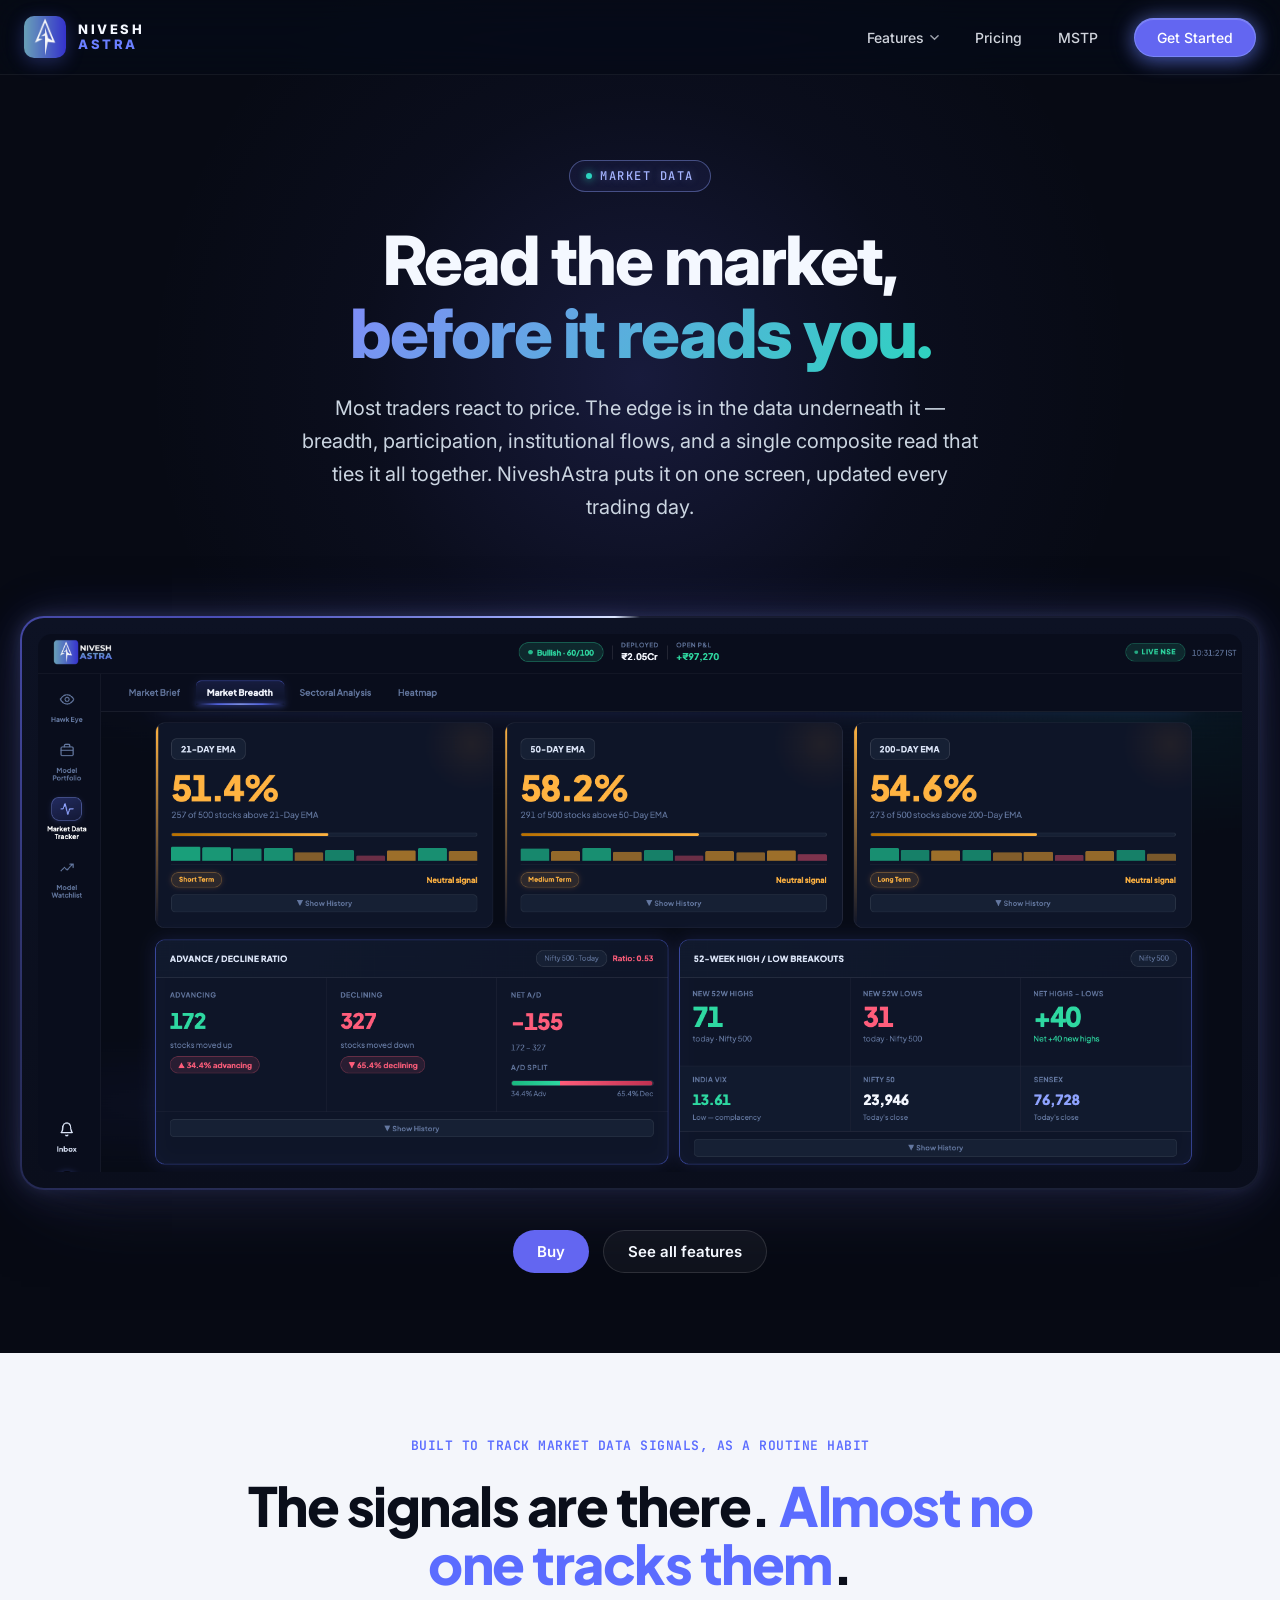
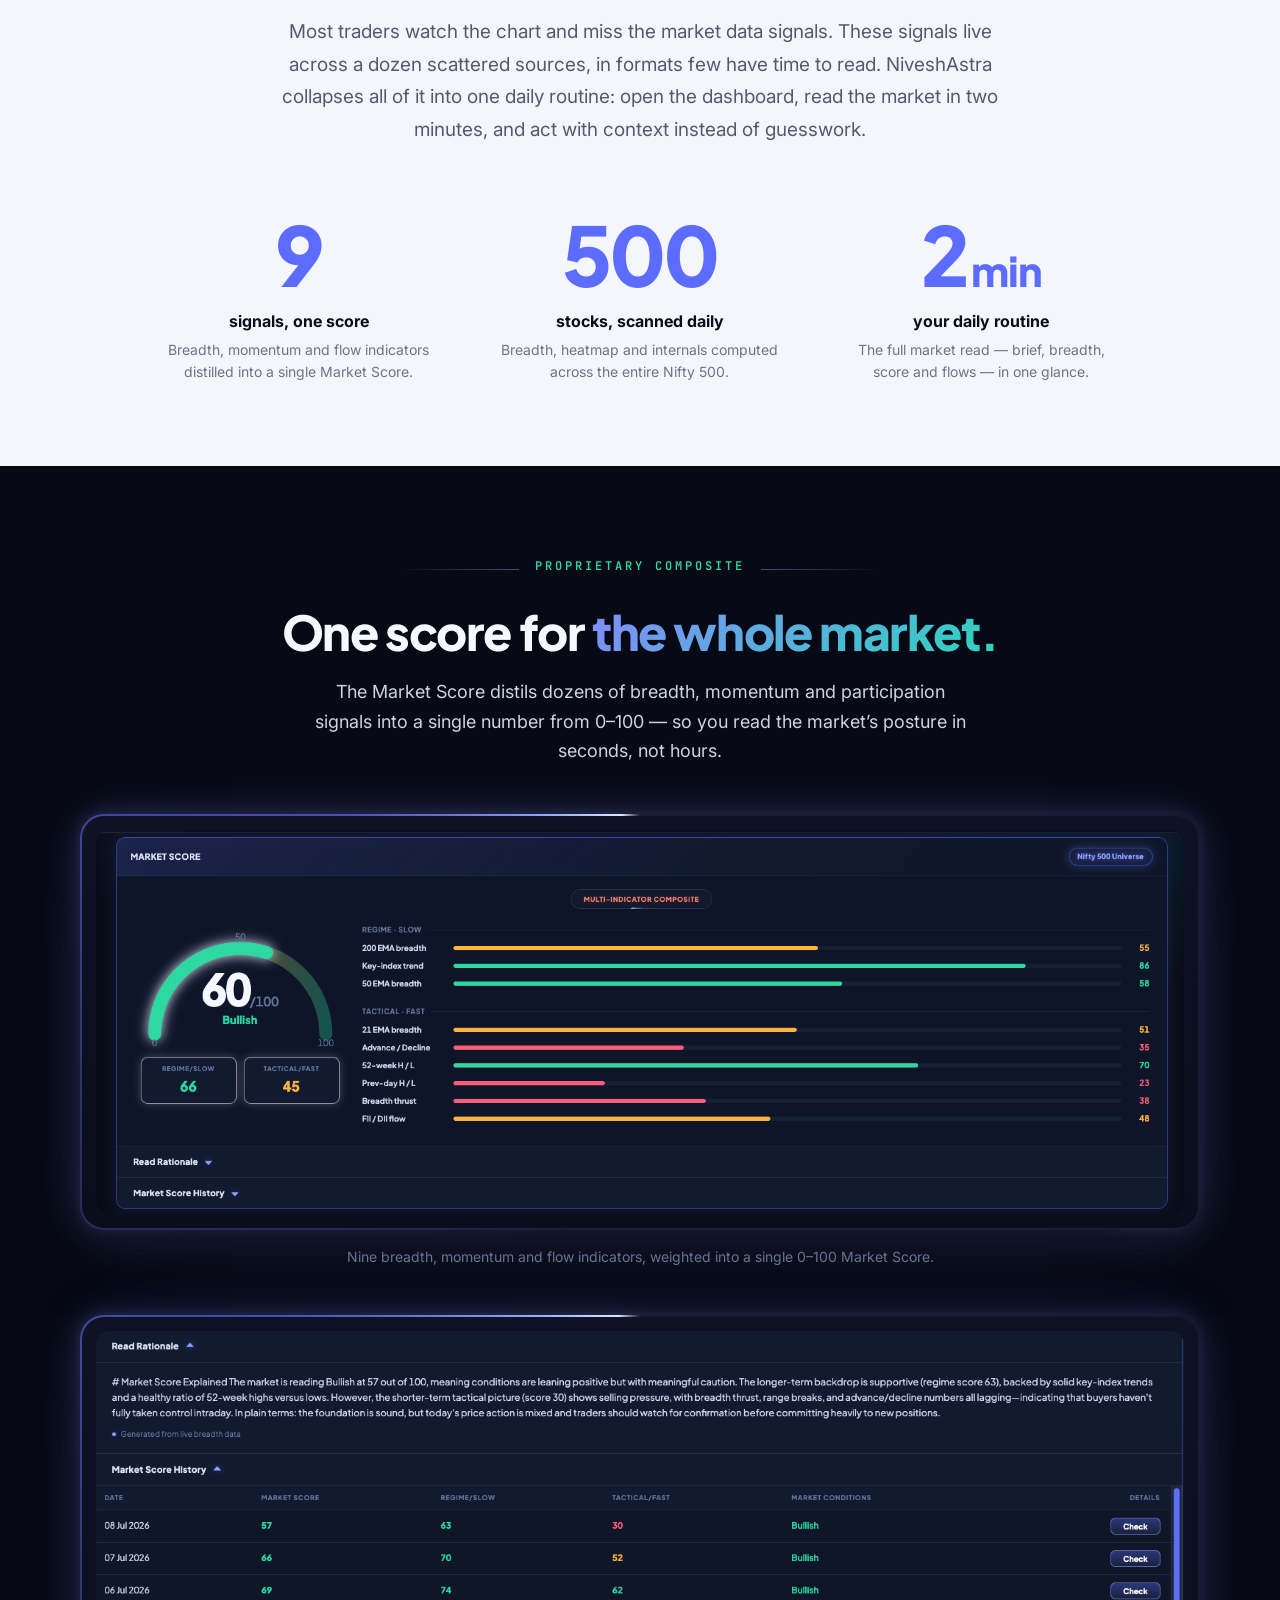
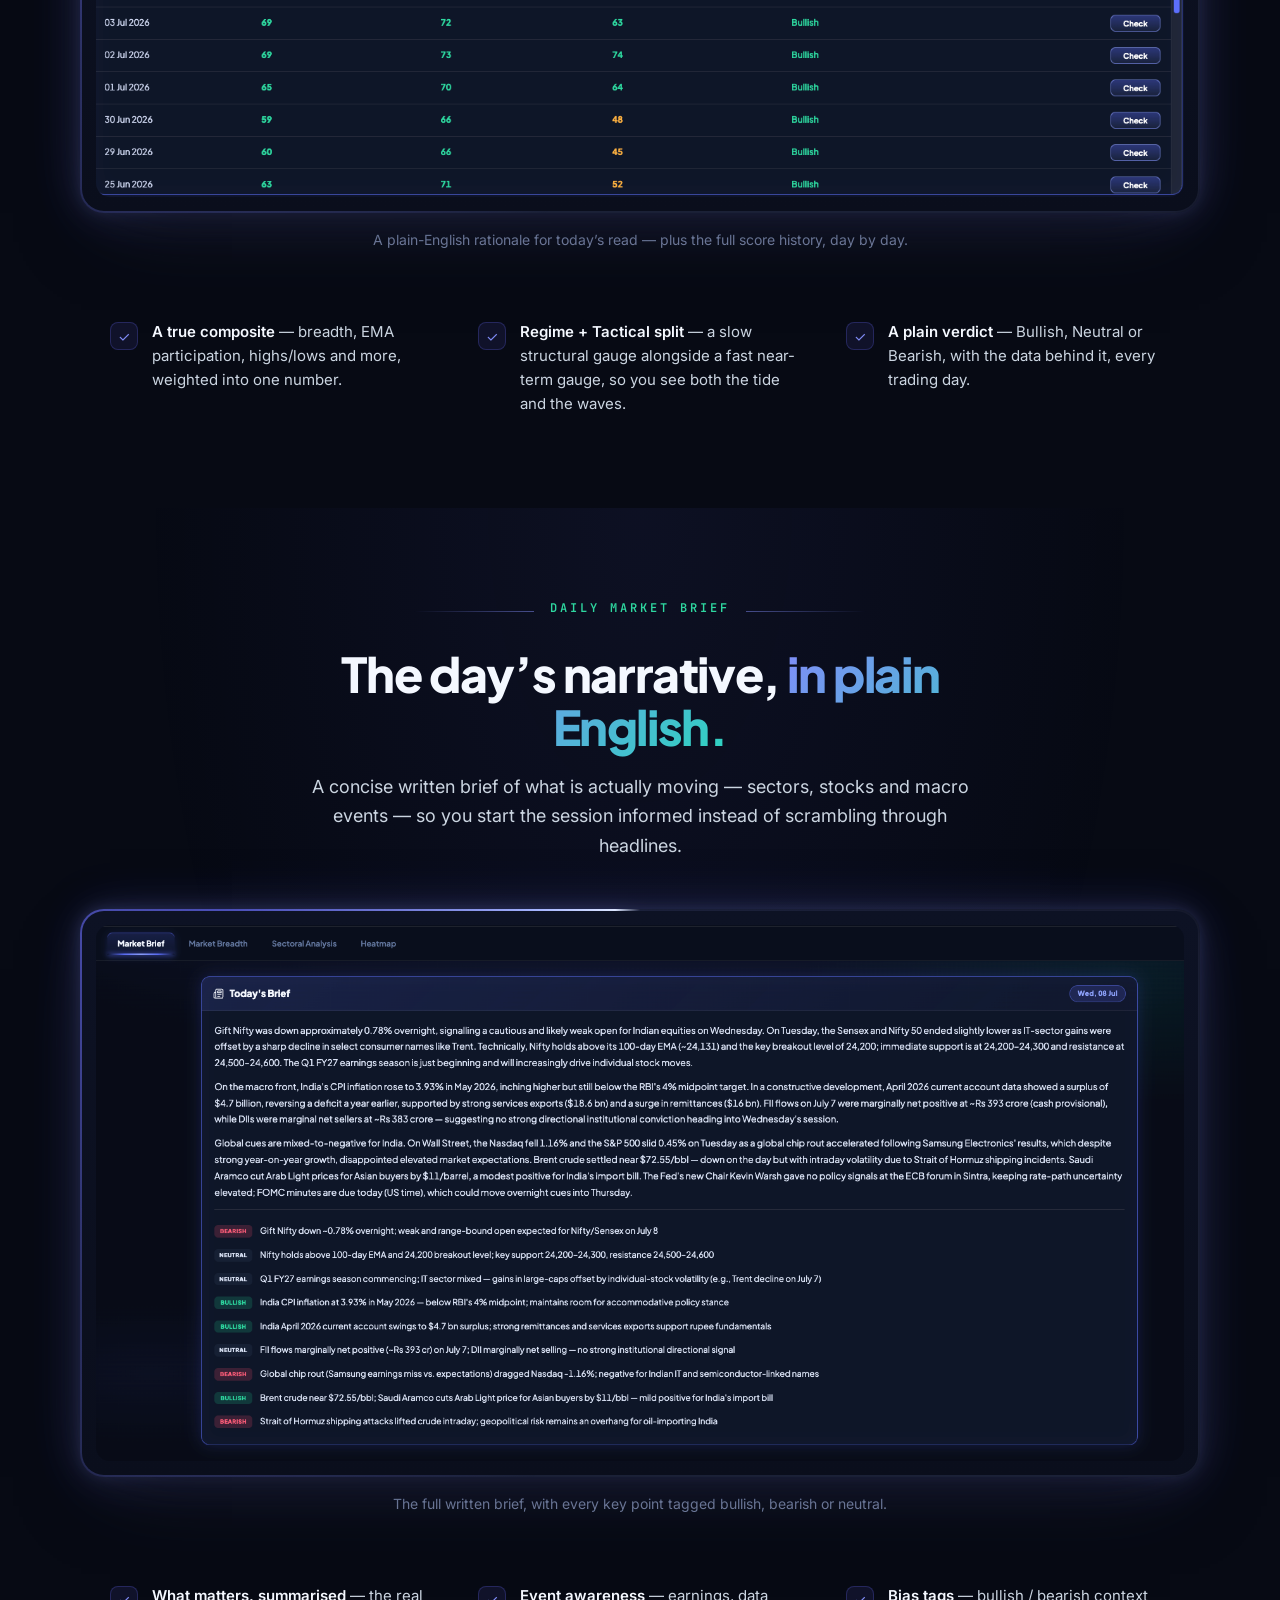
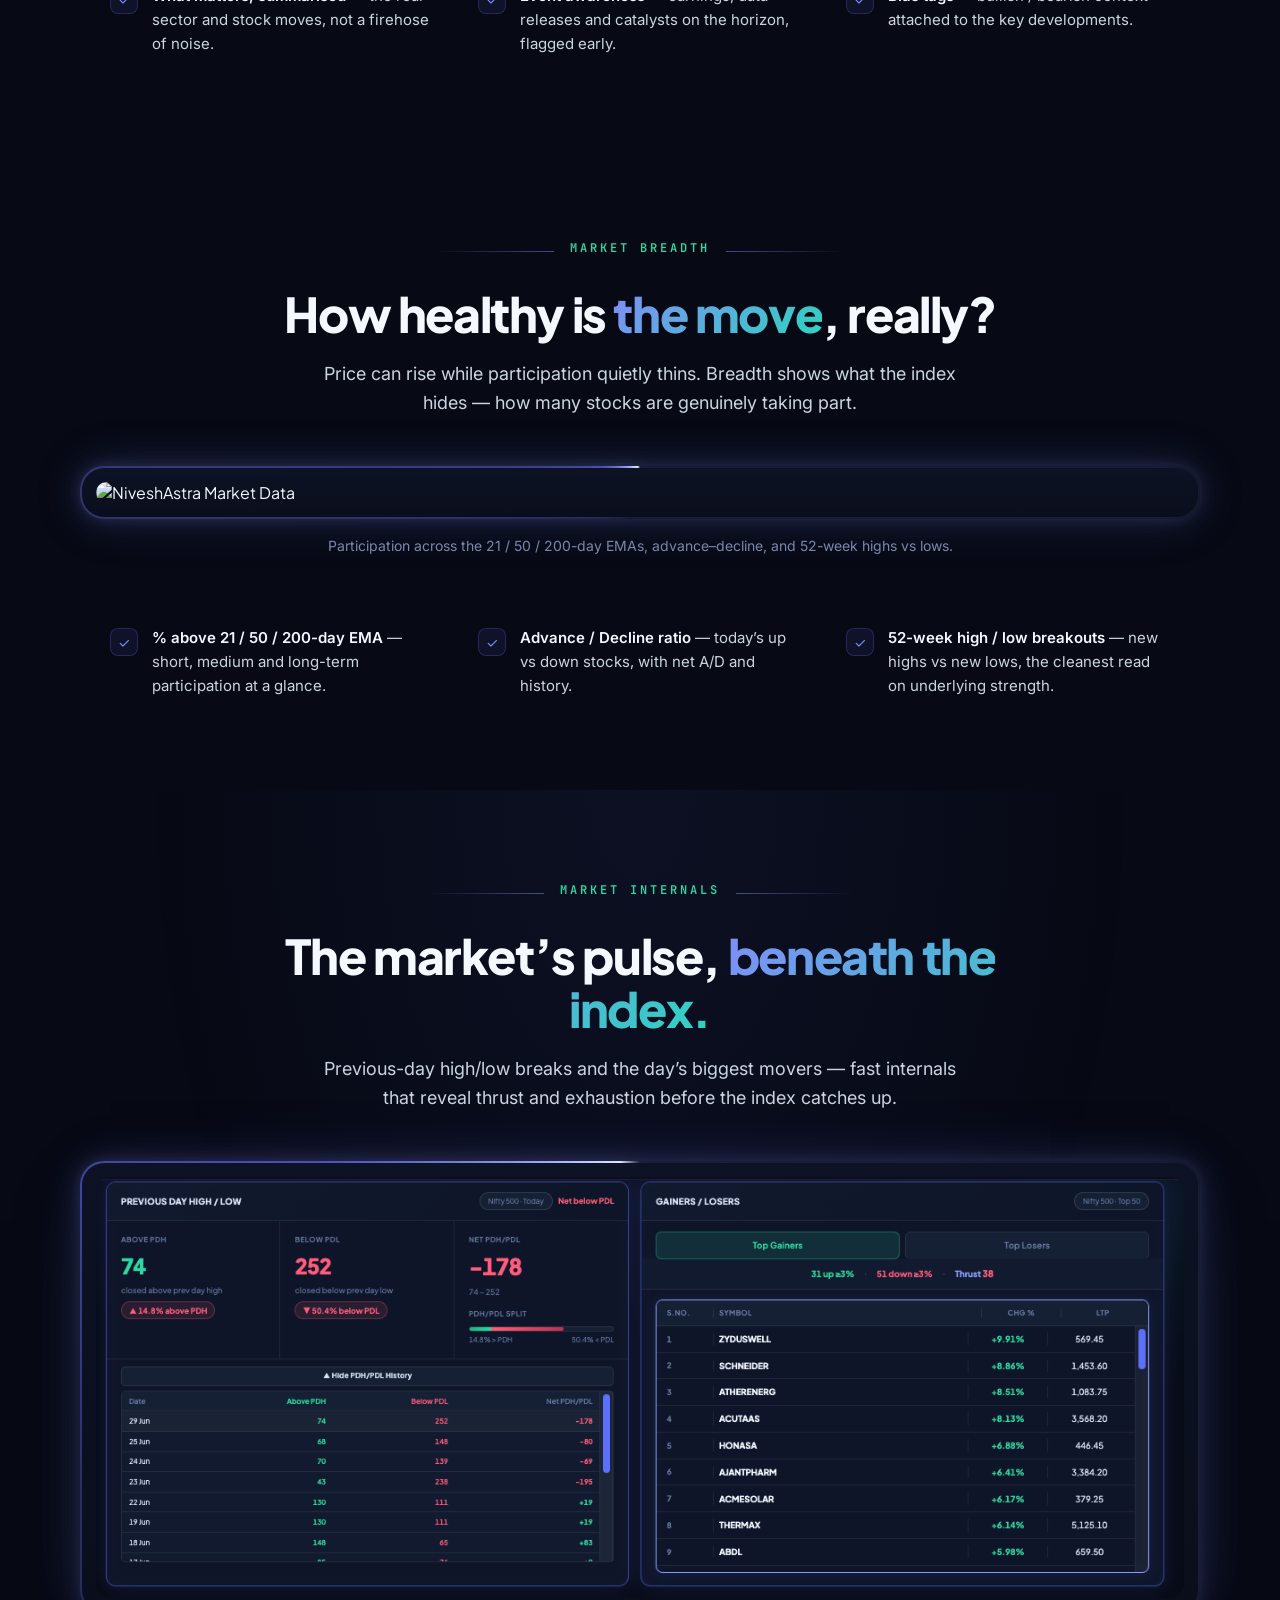
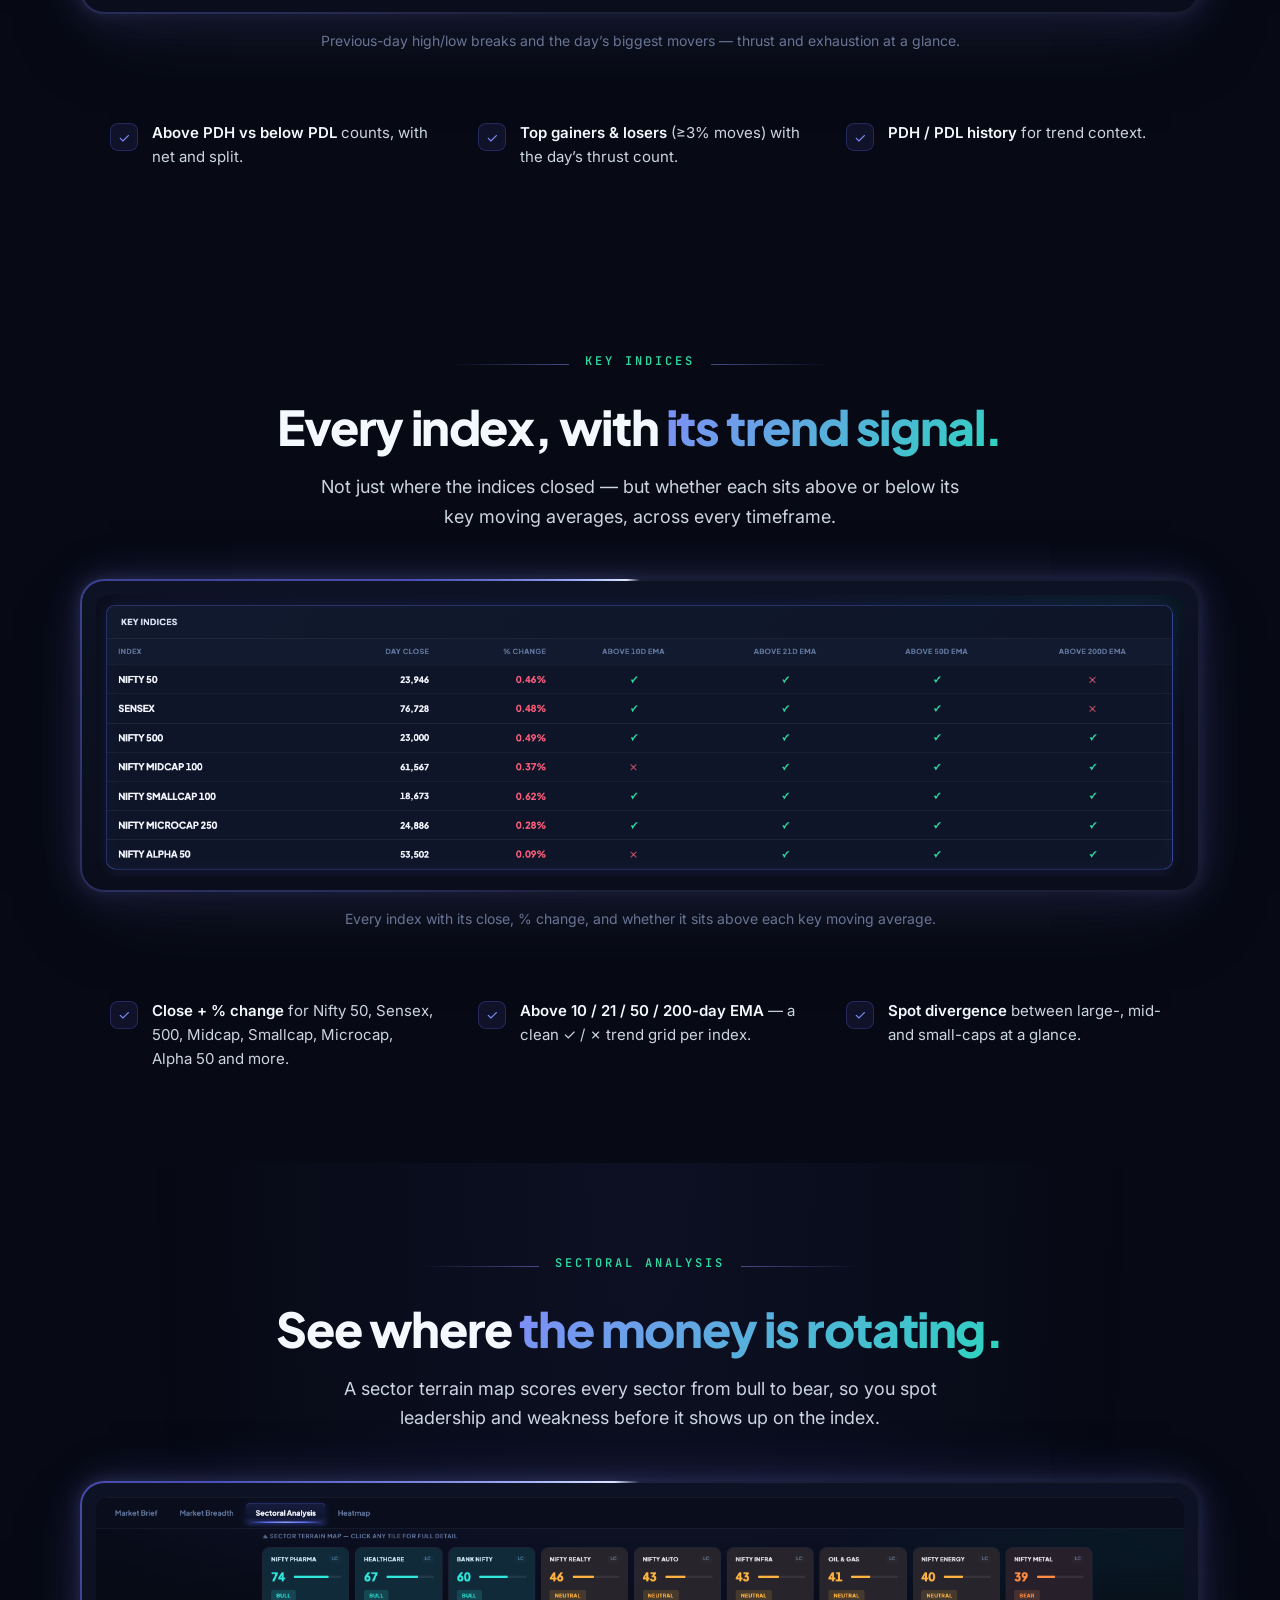
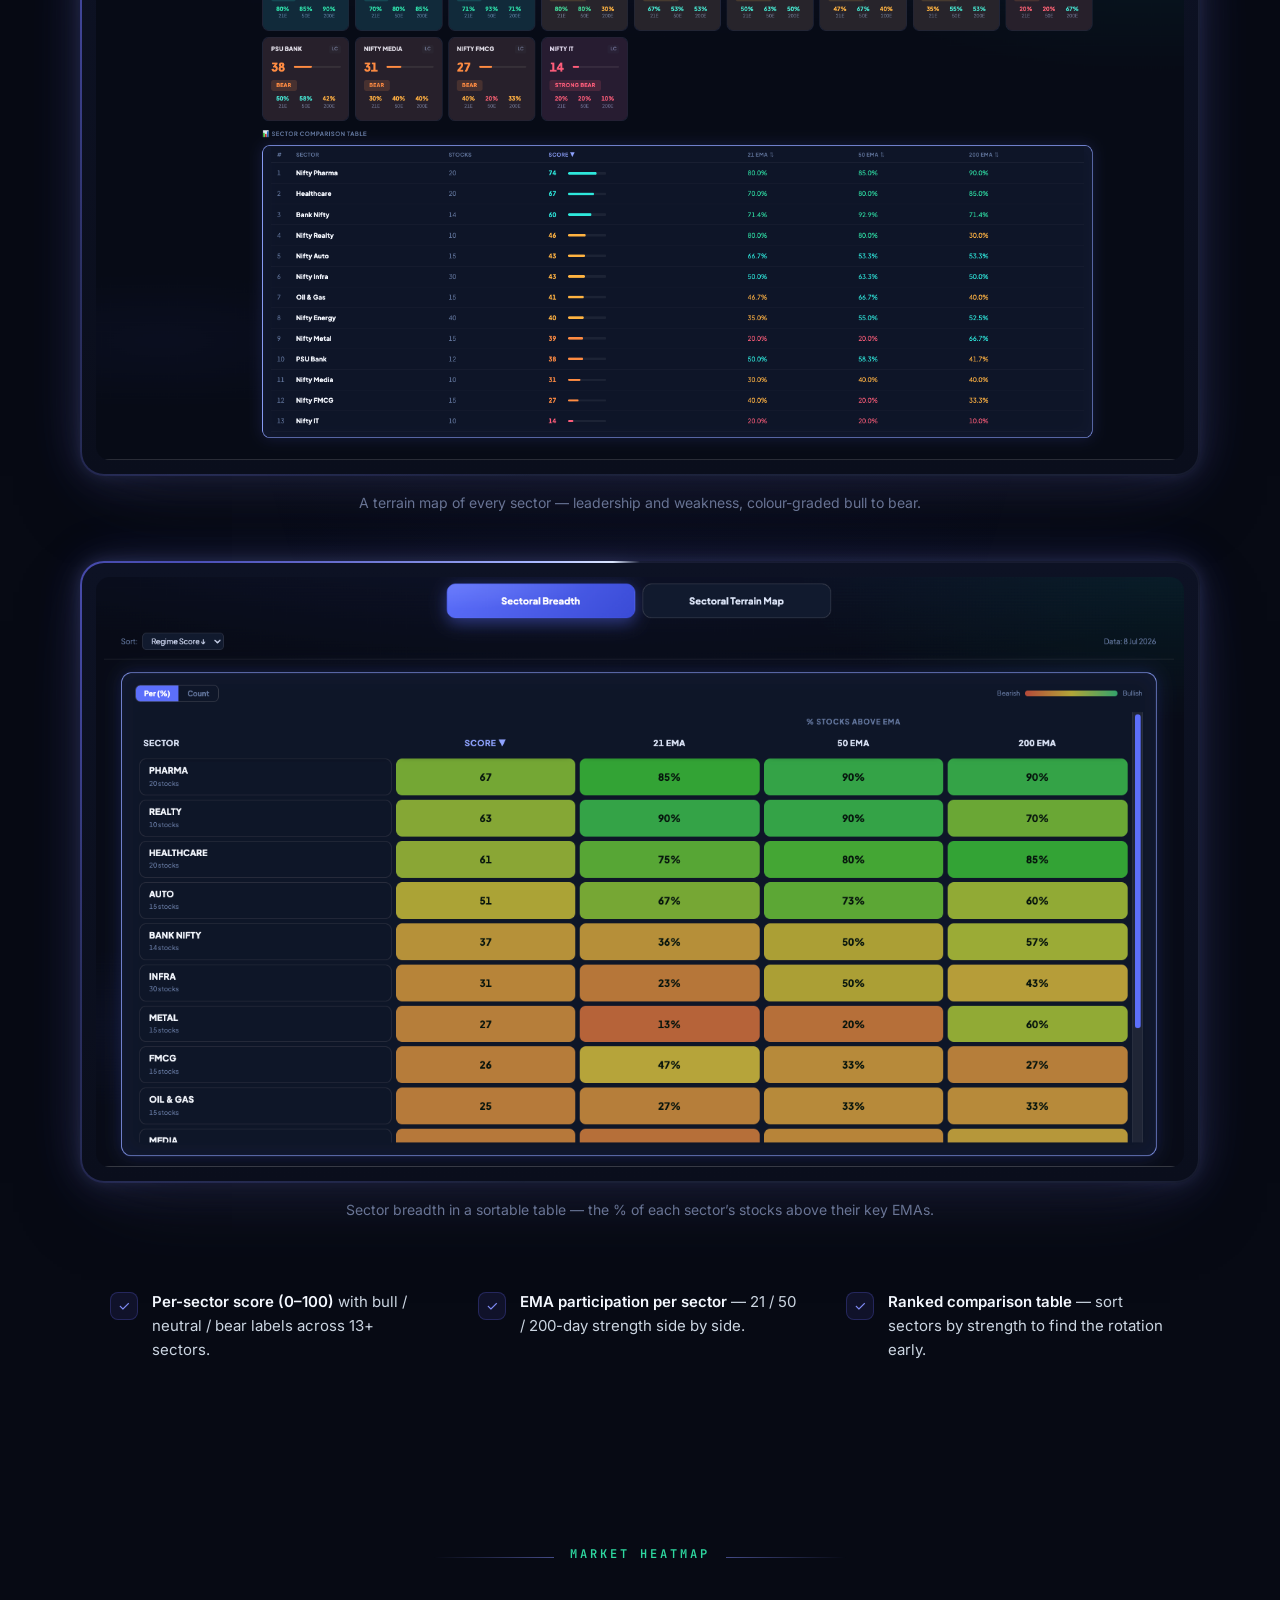
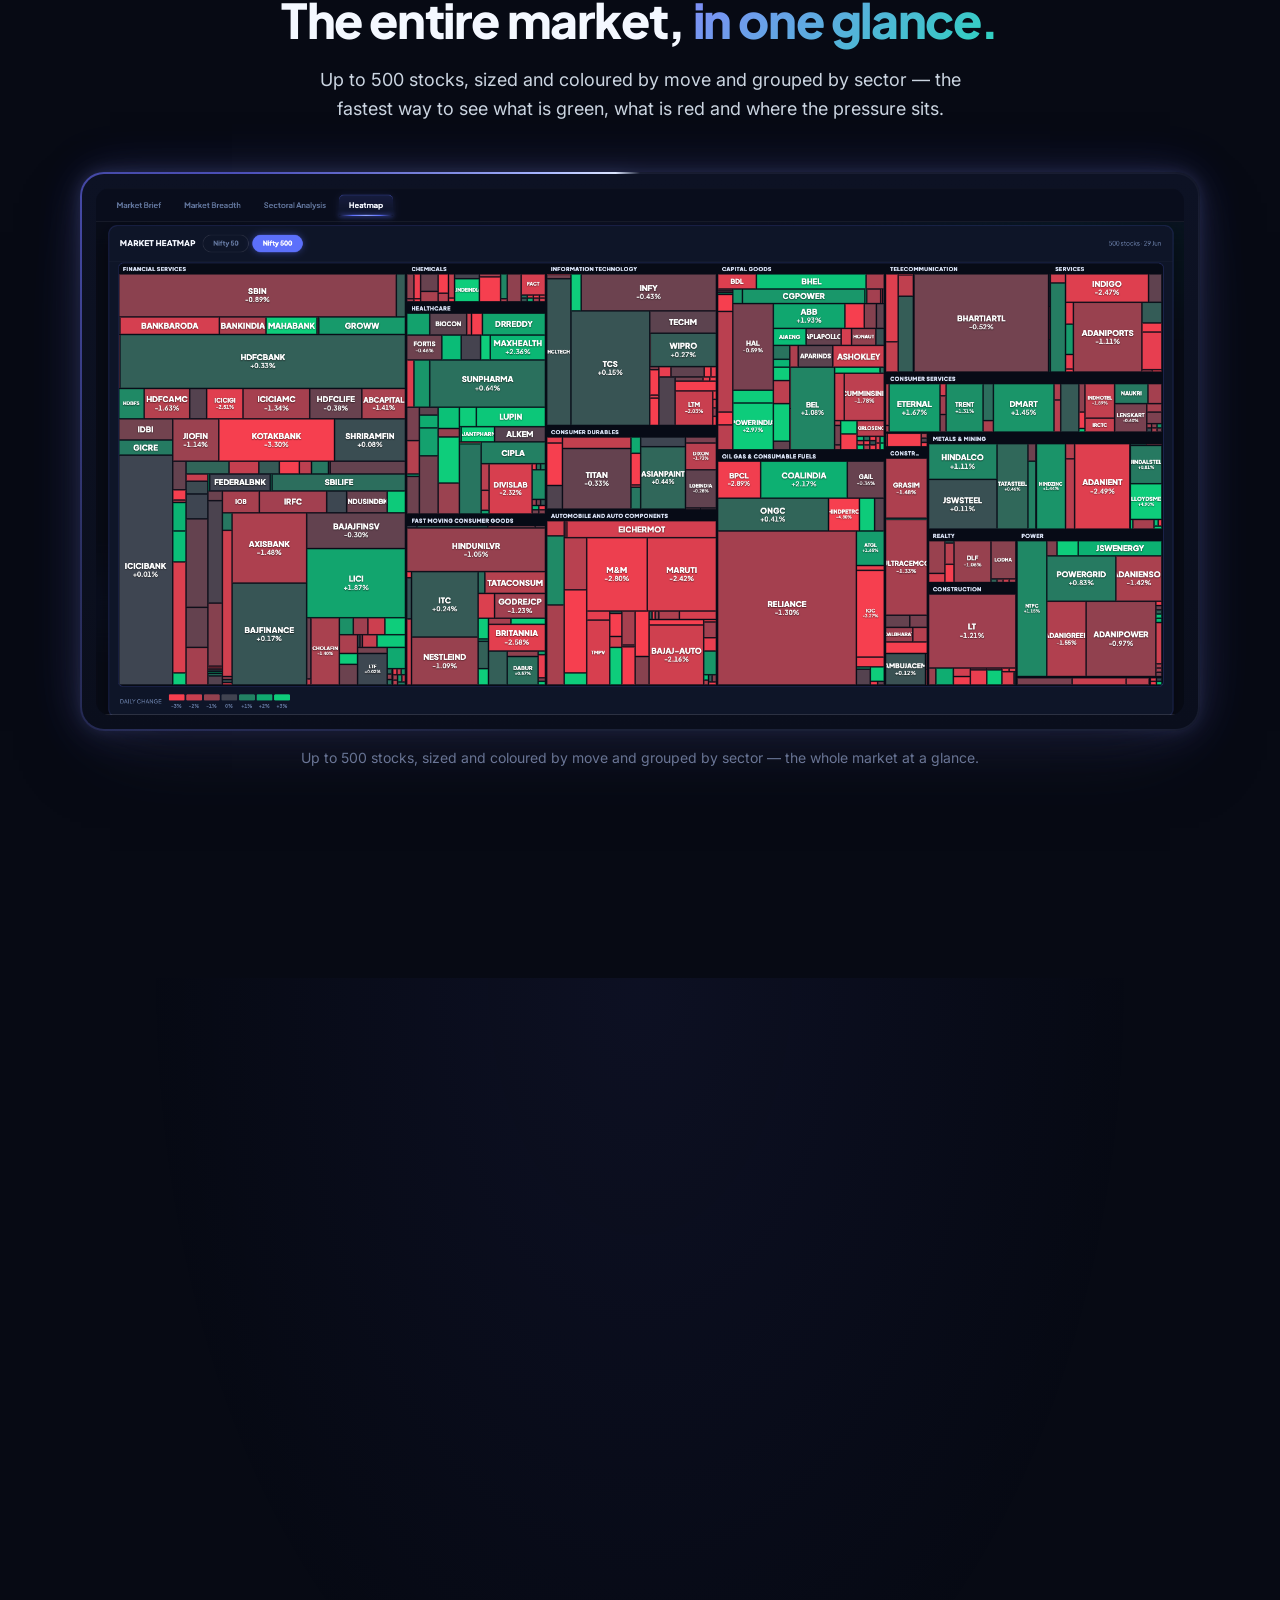
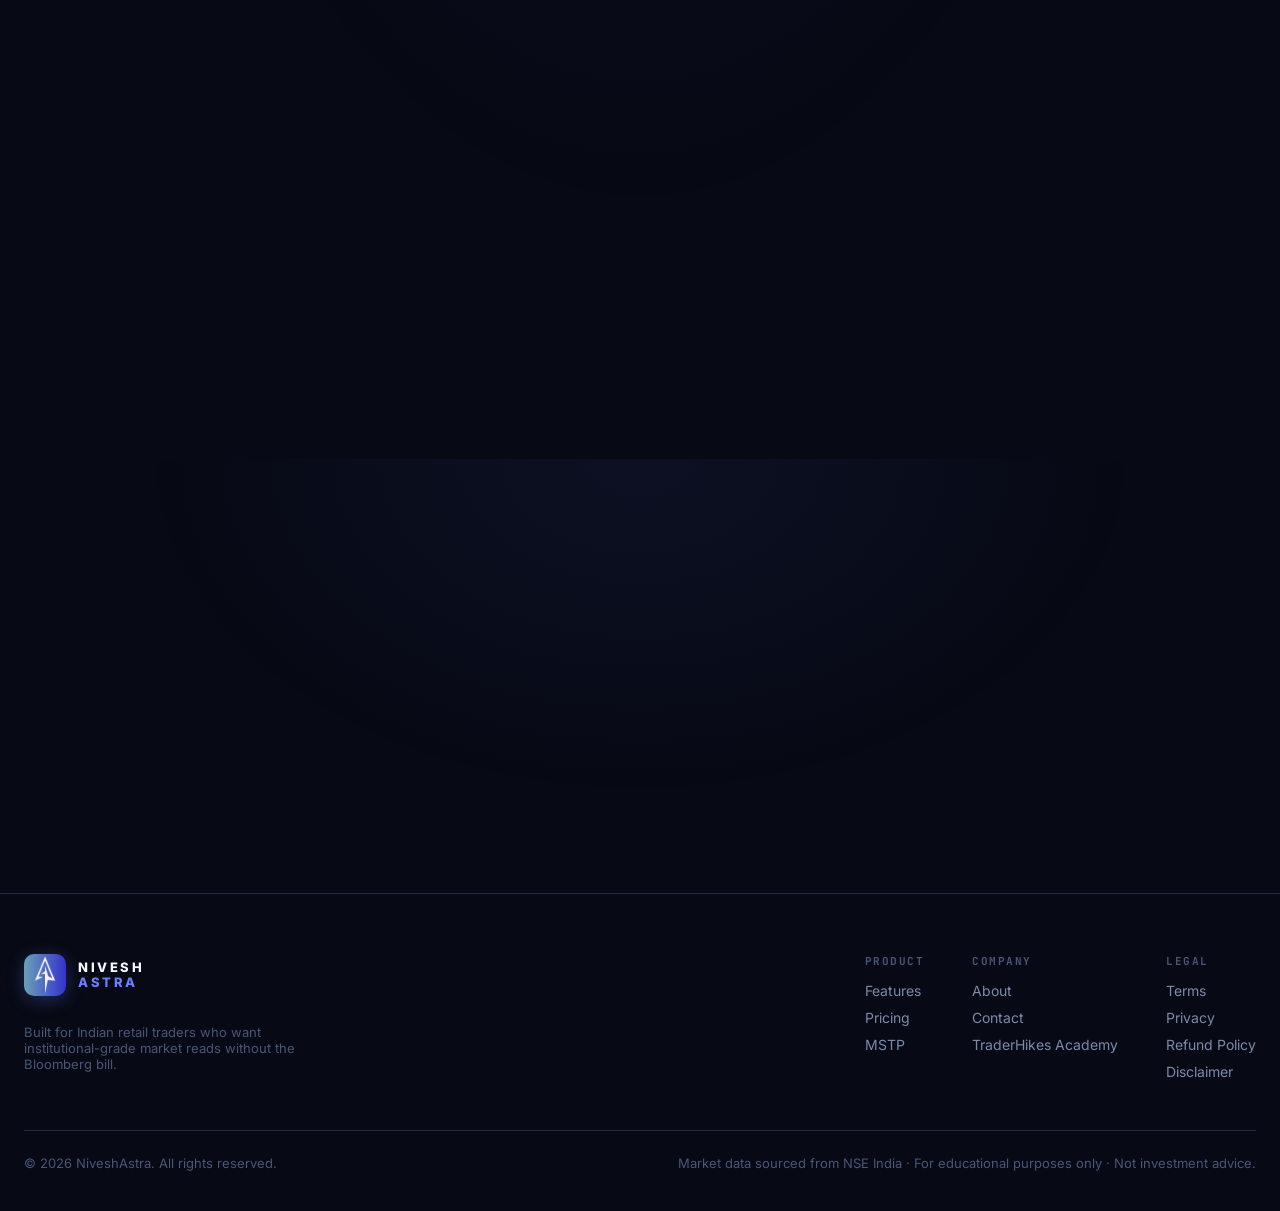
==== commit 62f06e09: "Update market-data.html" ====
--- a/market-data.html
+++ b/market-data.html
@@ -44,7 +44,7 @@
       </div>
       <a href="/#pricing">Pricing</a>
       <a href="/#mstp">MSTP</a>
-      <a href="https://app.niveshastra.com/login.html" class="nav-cta">Get Started</a>
+      <a class="nav-cta" role="button" aria-disabled="true">Get Started</a>
     </div>
   </div>
 </nav>
@@ -60,10 +60,7 @@
       institutional flows, and a single composite read that ties it all together. NiveshAstra puts
       it on one screen, updated every trading day.
     </p>
-    <div class="hero-ctas" style="margin-bottom:0;">
-      <a href="https://app.niveshastra.com/login.html" class="btn-primary">Get Started →</a>
-      <a href="/#features" class="btn-secondary">See all features</a>
-    </div>
+
   </div>
 </header>
 
@@ -72,6 +69,12 @@
   <div class="mockup-card shot-frame">
     <img src="/assets/market-breadth.png" alt="NiveshAstra Market Data dashboard">
   </div>
+</div>
+
+
+<div class="hero-ctas hero-ctas-below rise">
+  <a href="/#pricing" class="btn-primary">Buy</a>
+  <a href="/#features" class="btn-secondary">See all features</a>
 </div>
 
 <!-- THE PAGE IN A NUTSHELL (light section) -->
@@ -398,7 +401,7 @@
       <h2>Build the <span class="grad">two-minute habit</span> to read and analyse market data.</h2>
       <p>Market brief, breadth, score, sector rotation and institutional flows — your entire
          pre-market routine, on one screen, every trading day.</p>
-      <a href="https://app.niveshastra.com/login.html" class="btn-primary">Get Started →</a>
+      <a class="btn-primary" role="button" aria-disabled="true">Get Started →</a>
     </div>
   </div>
 </section>
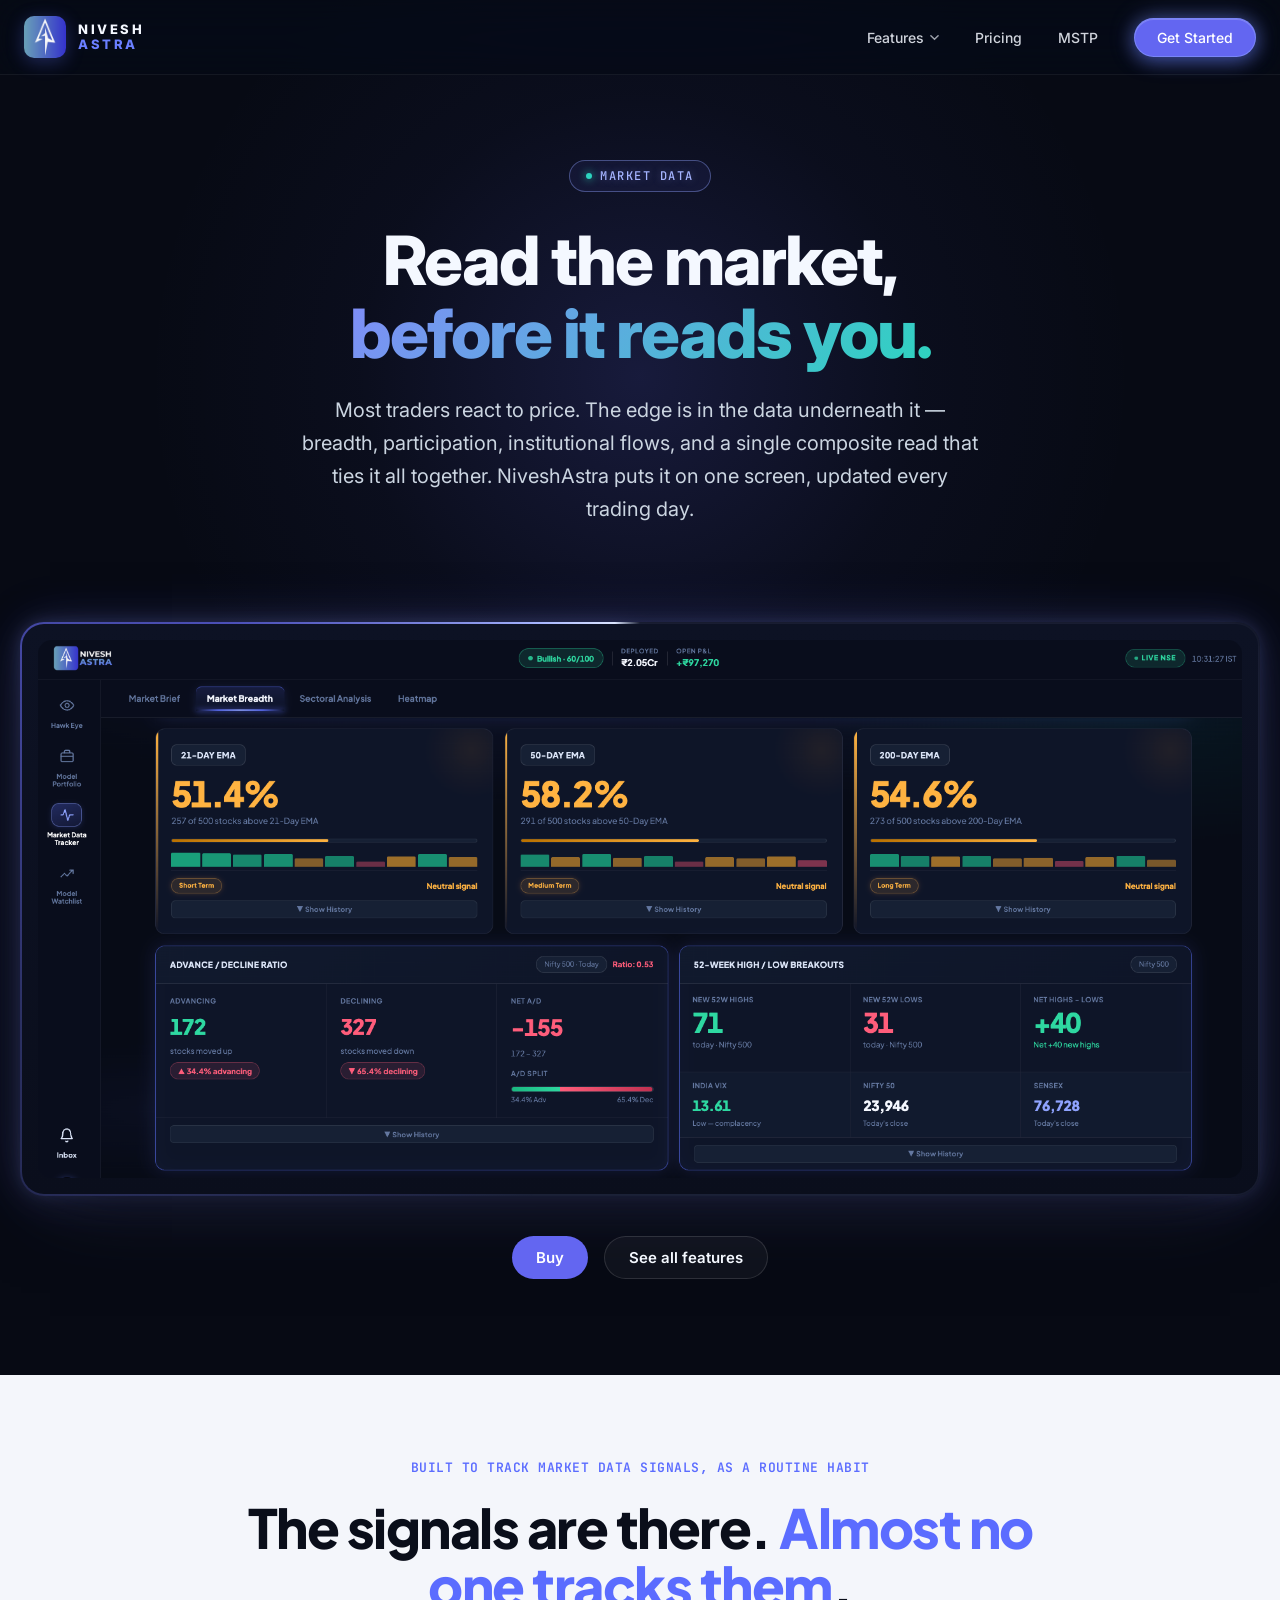
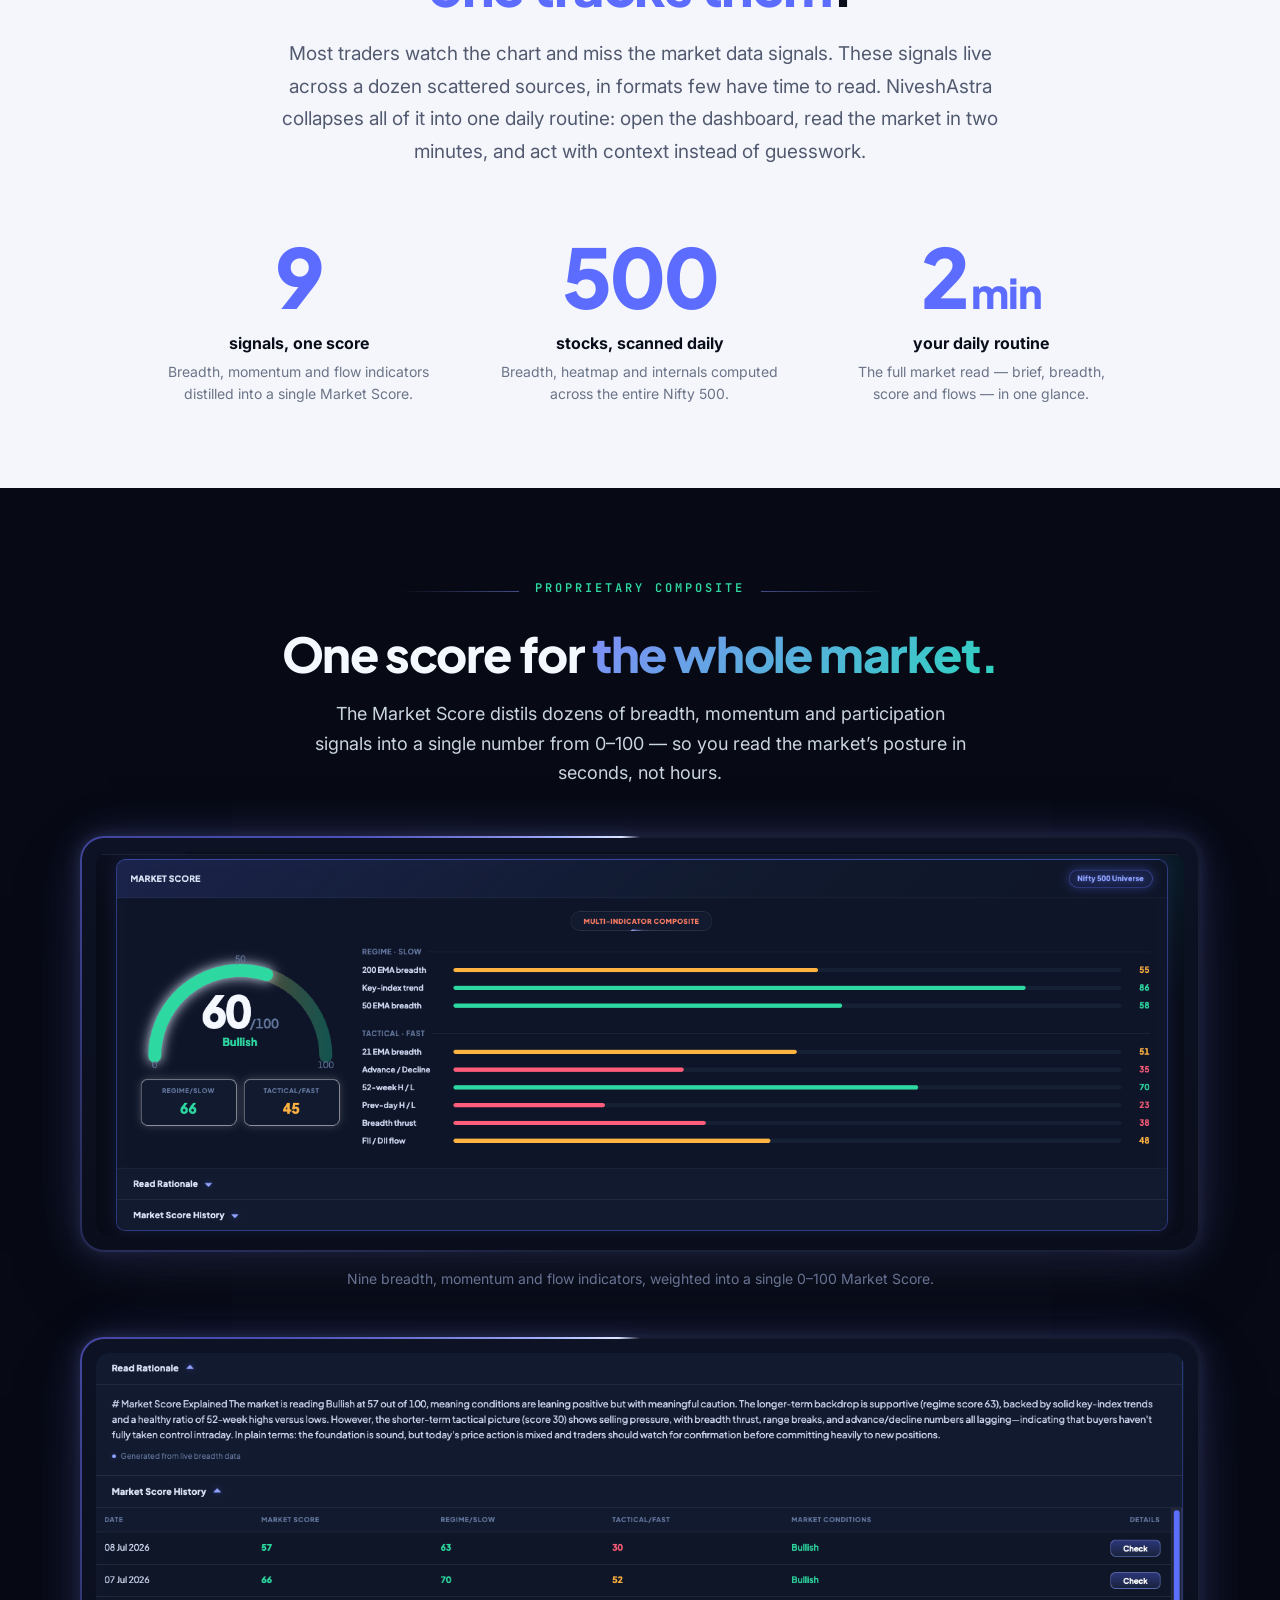
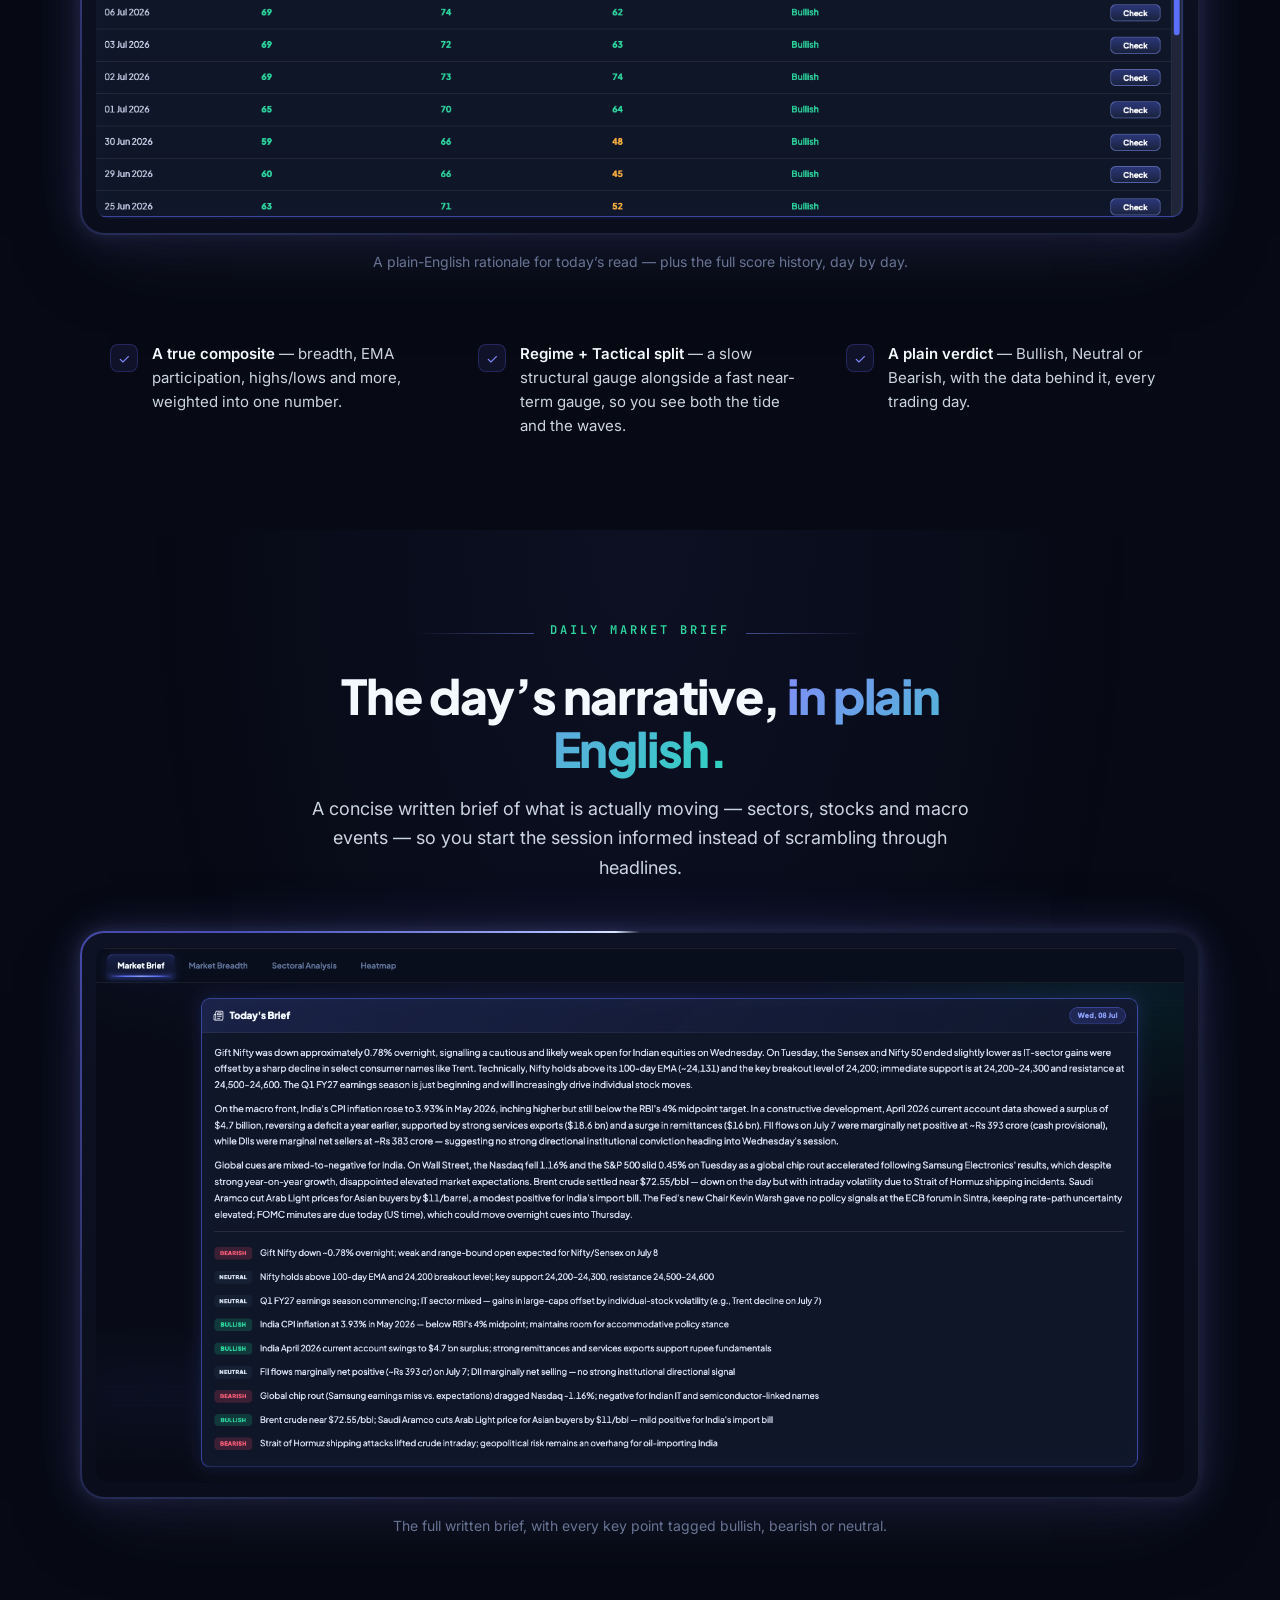
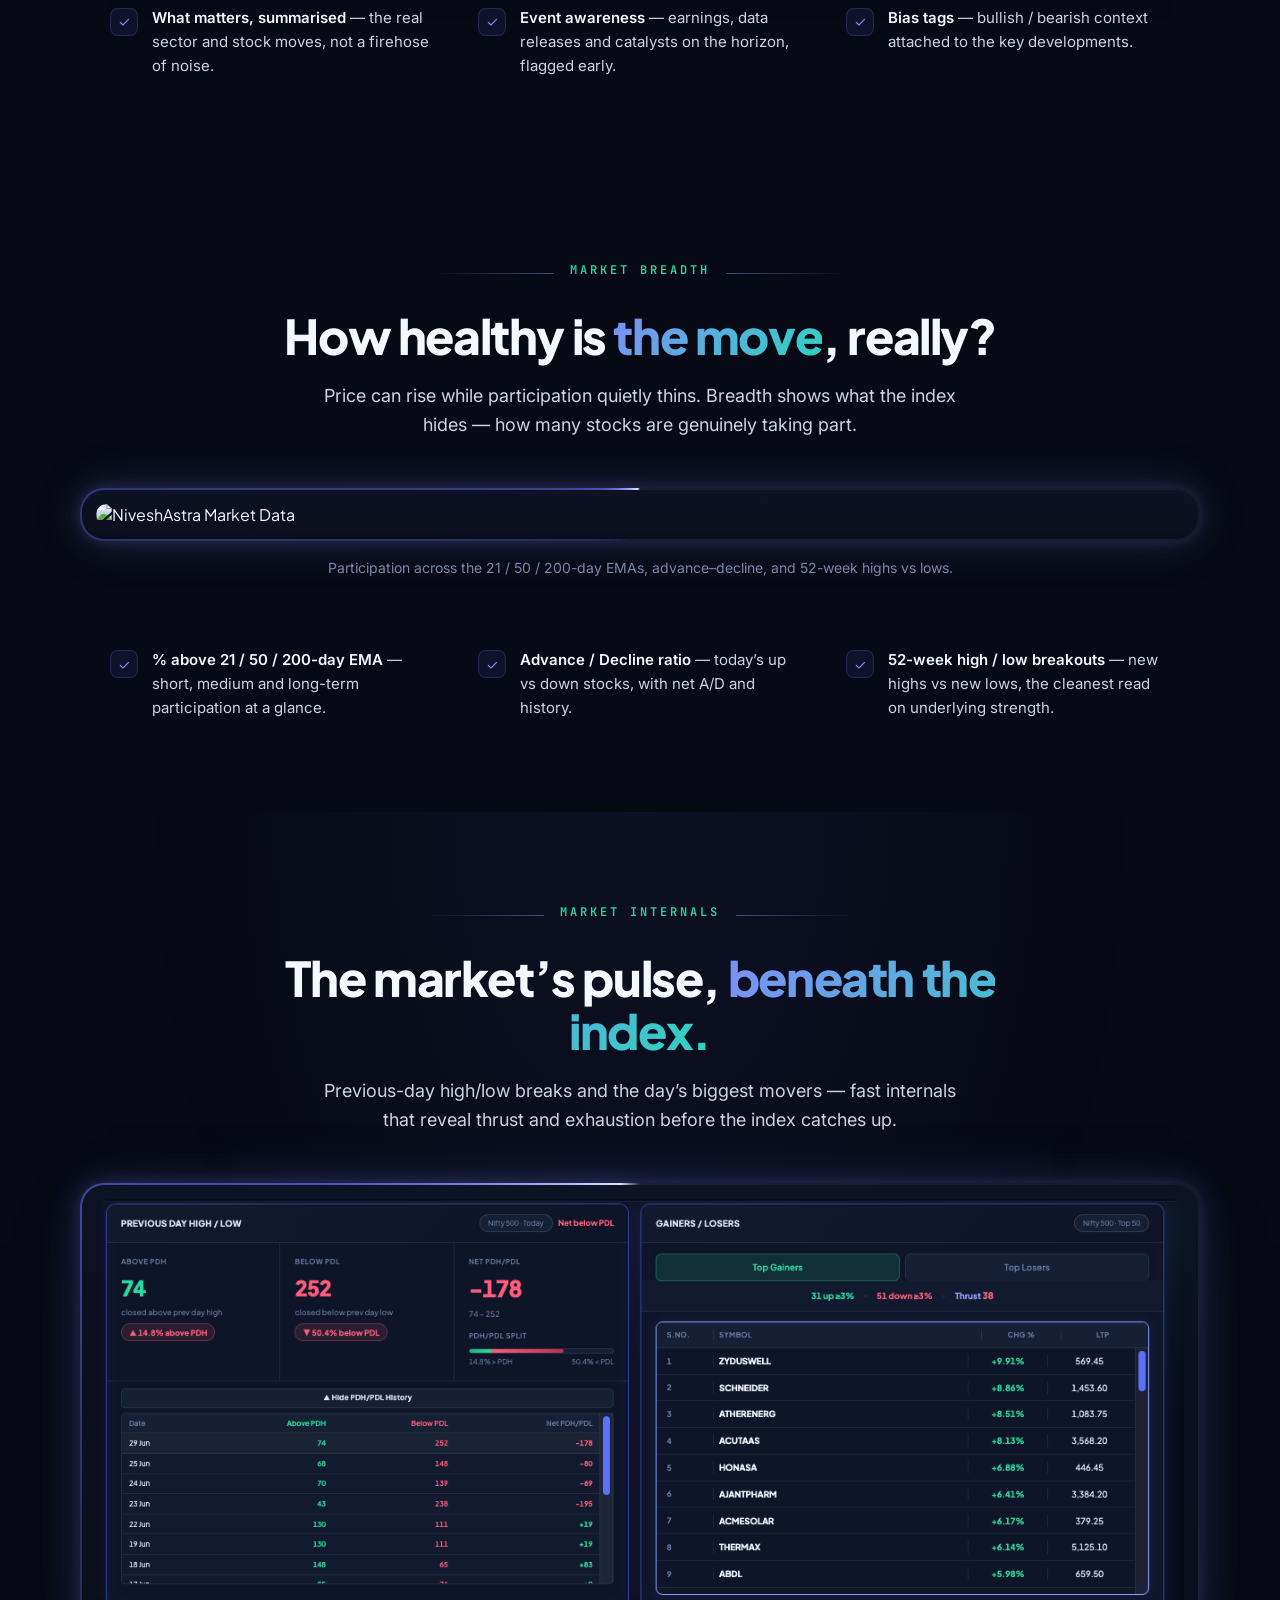
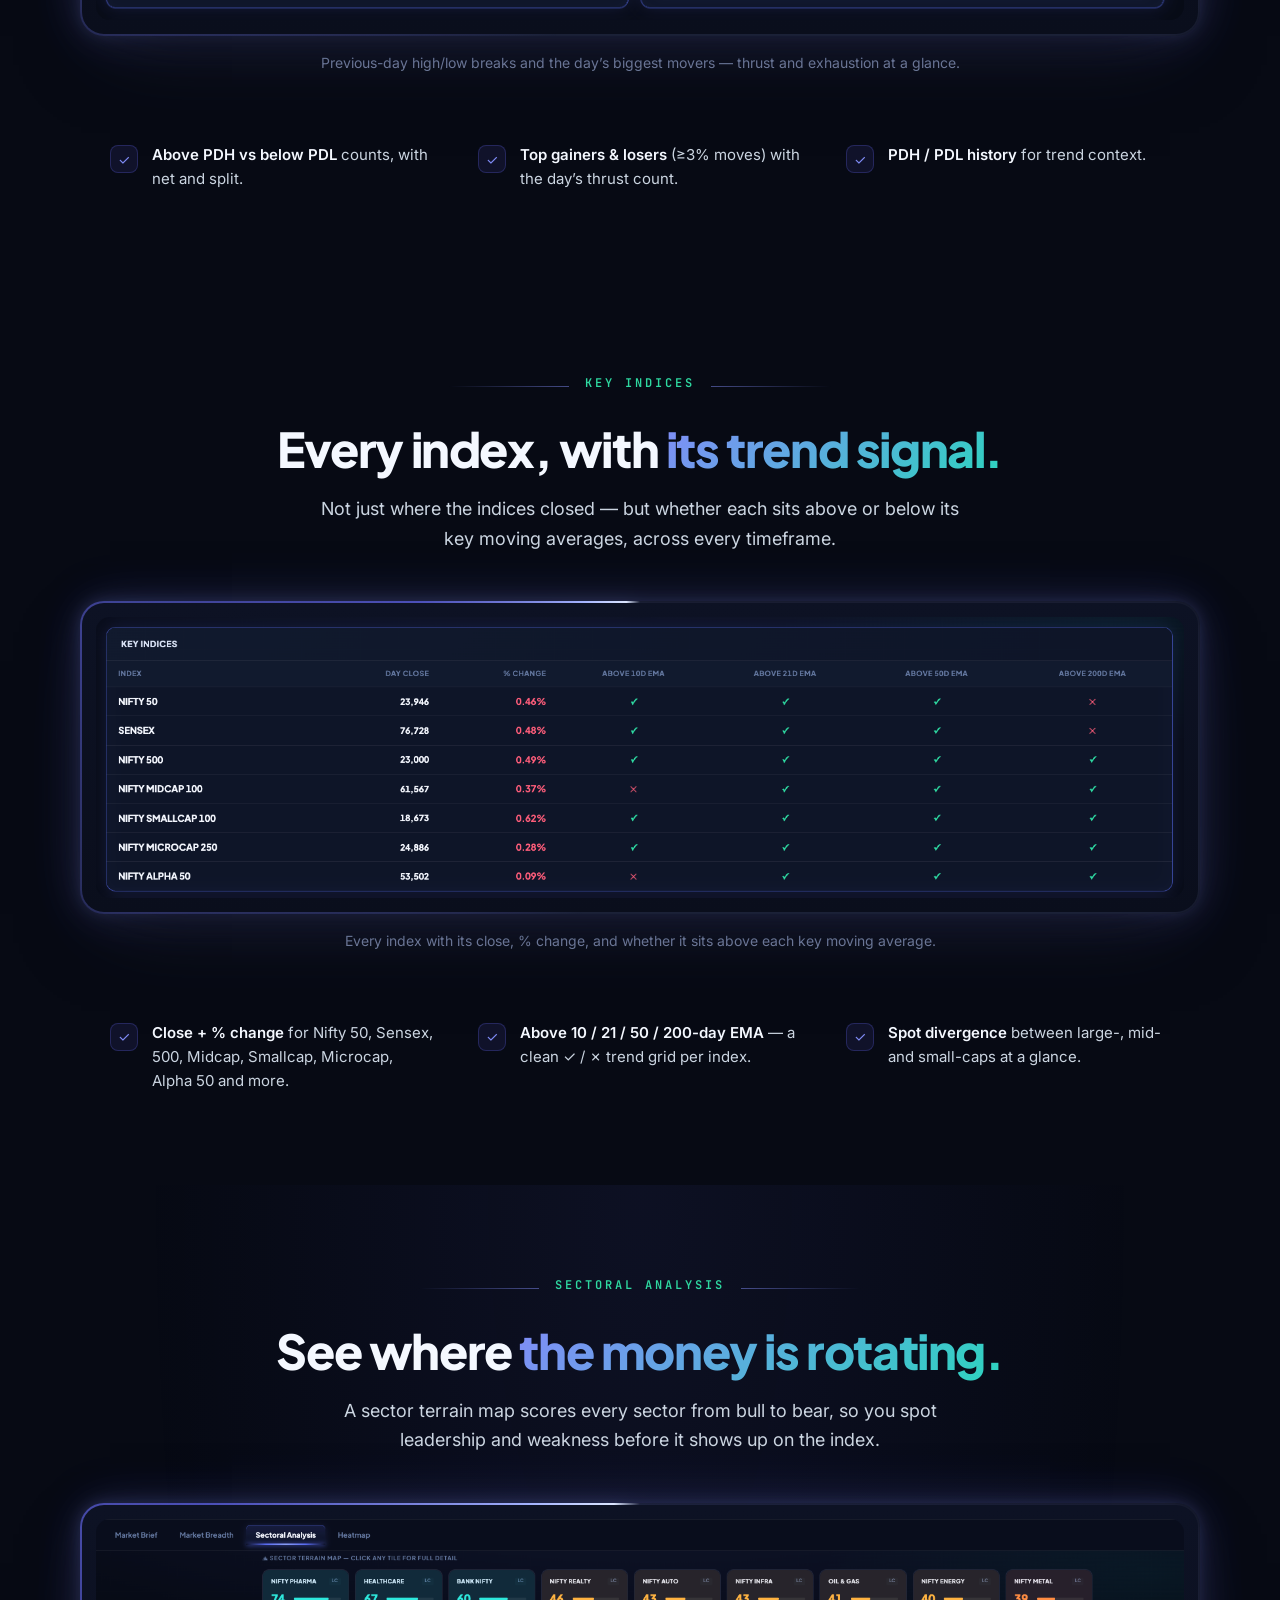
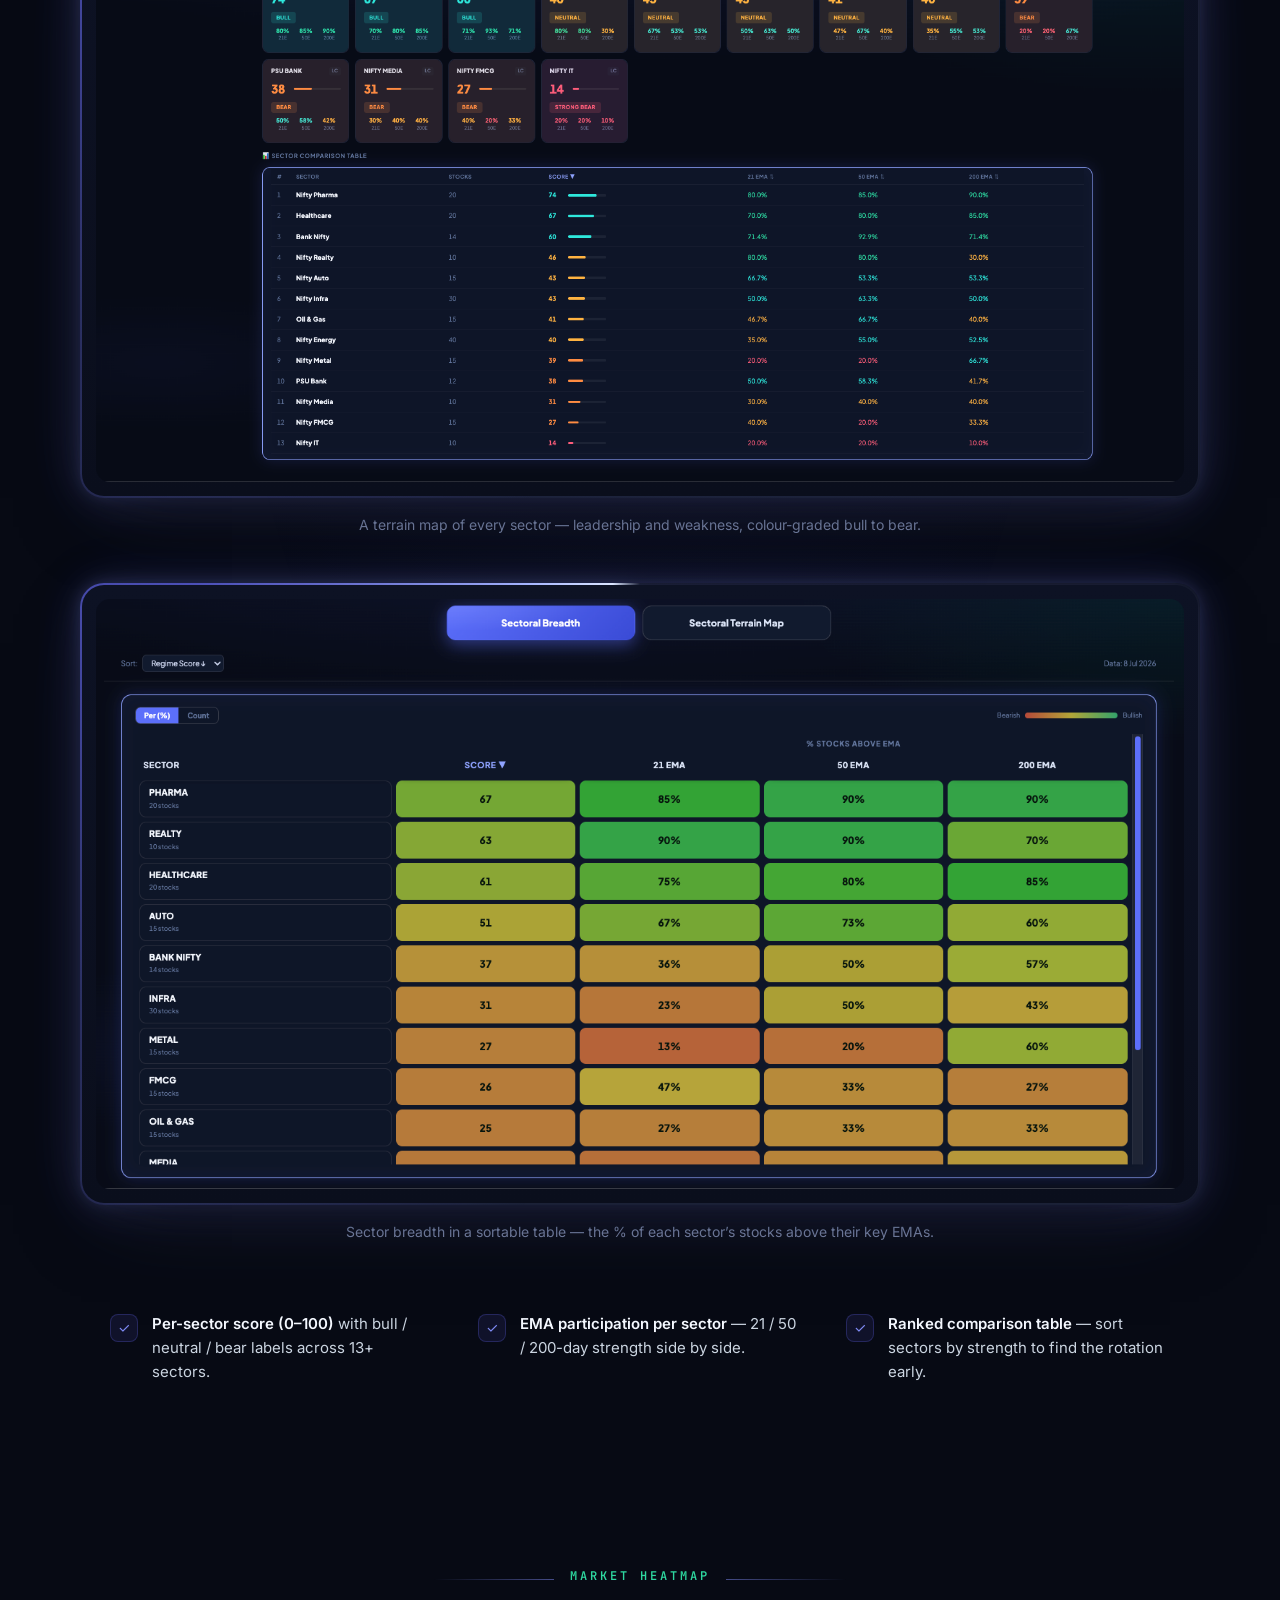
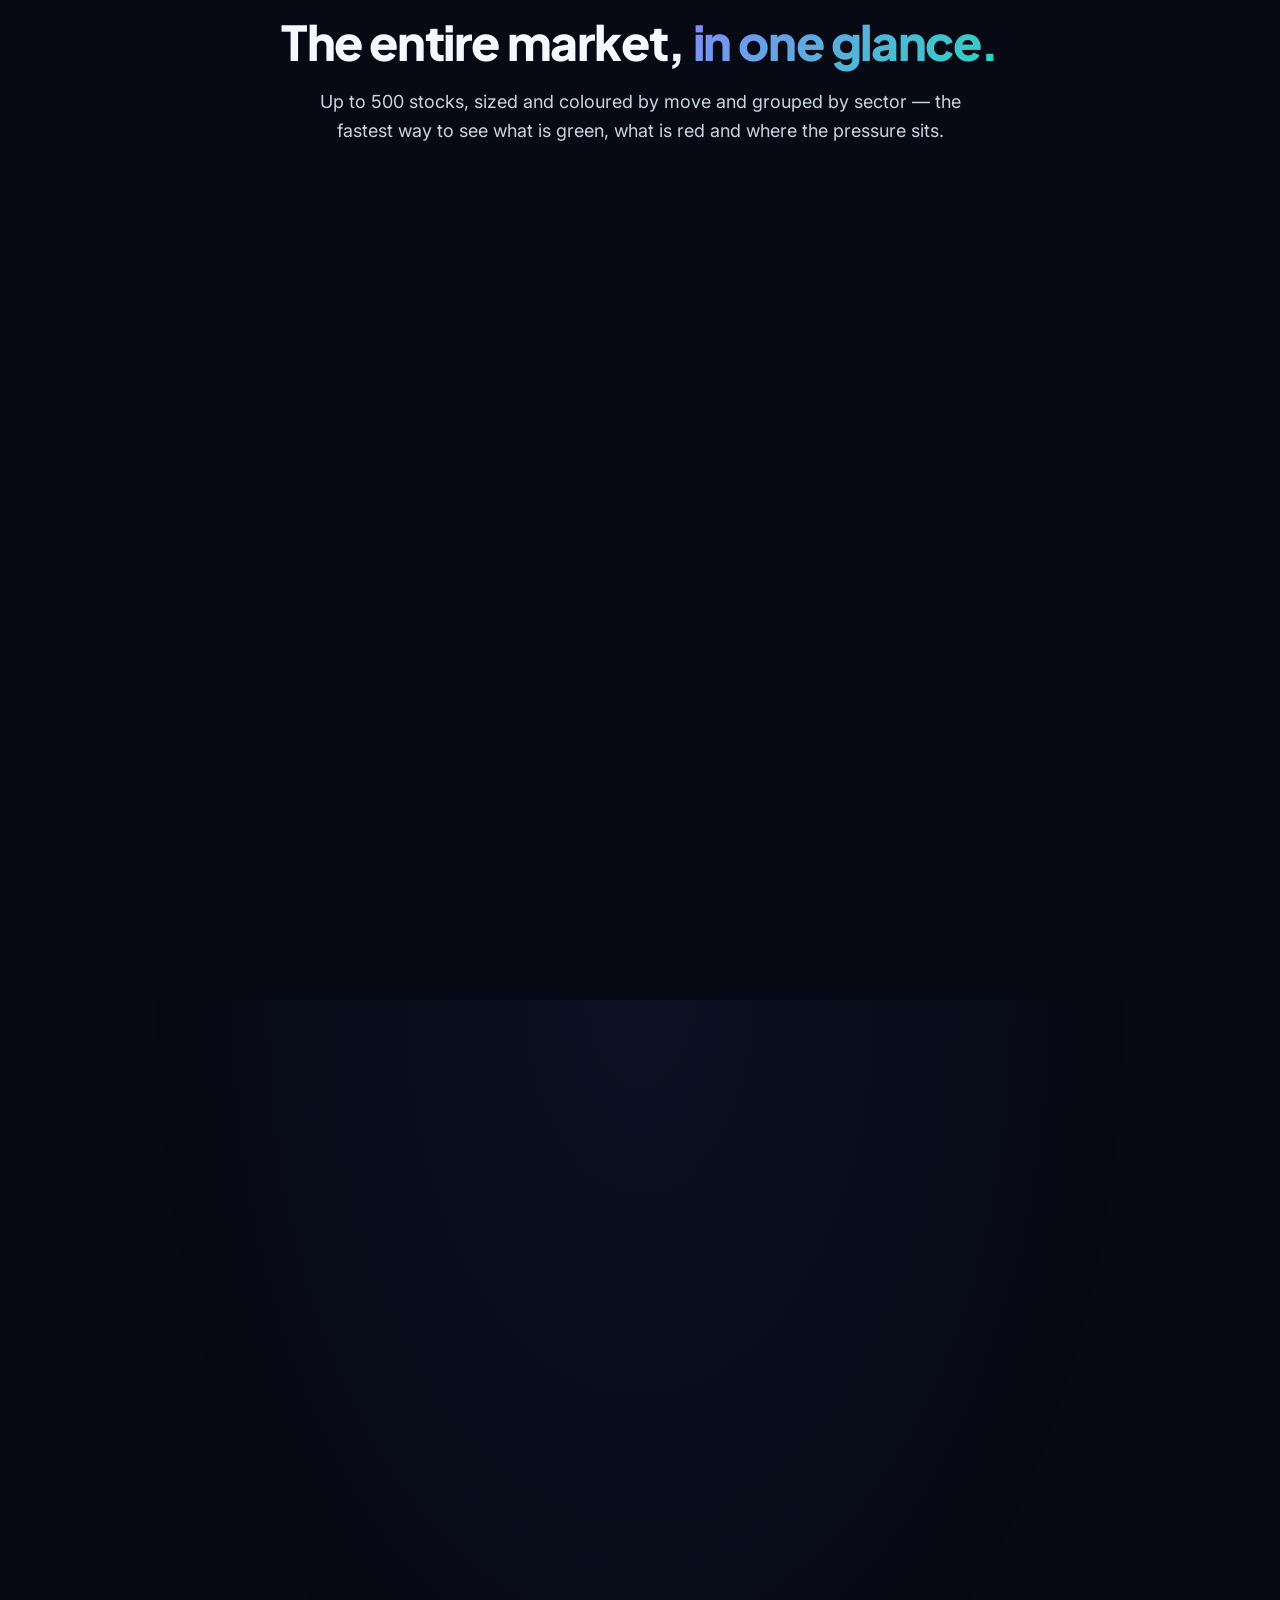
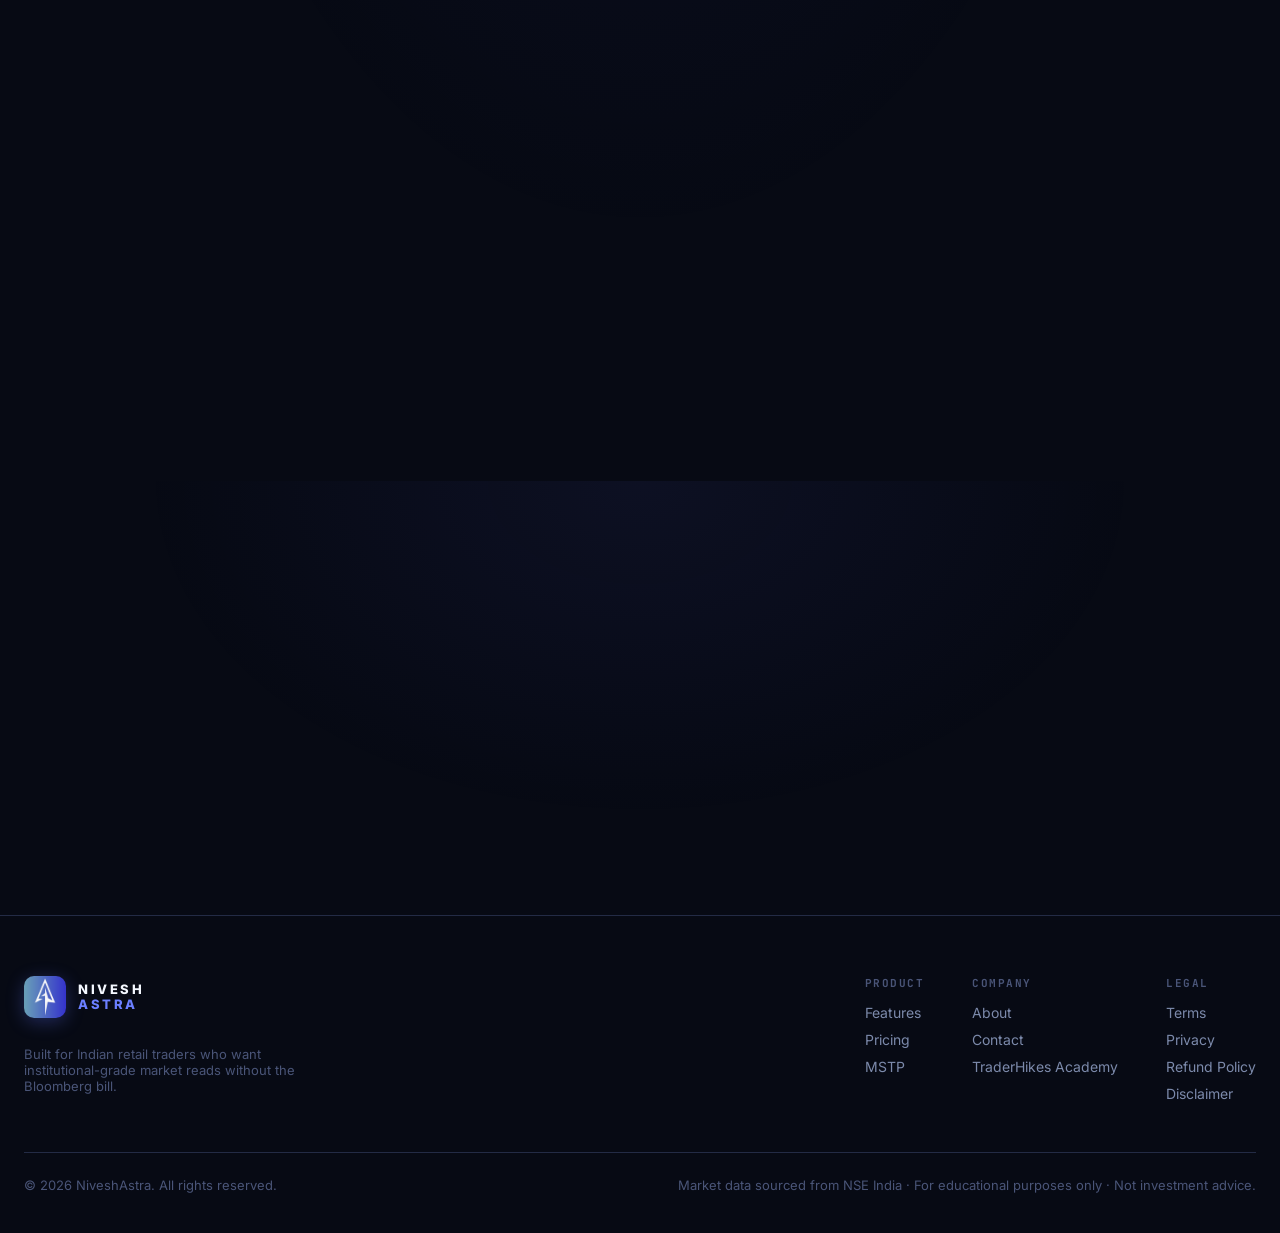
==== commit f36dbc77: "Update market-data.html" ====
--- a/market-data.html
+++ b/market-data.html
@@ -72,7 +72,7 @@
 </div>
 
 
-<div class="hero-ctas hero-ctas-below rise">
+<div class="hero-ctas hero-ctas-below pad-below rise">
   <a href="/#pricing" class="btn-primary">Buy</a>
   <a href="/#features" class="btn-secondary">See all features</a>
 </div>
--- a/styles.css
+++ b/styles.css
@@ -1506,7 +1506,7 @@
   font-weight:800;
   line-height:1.07;
   letter-spacing:-2px;
-  margin-bottom:22px;
+  margin-bottom:24px;
 }
 .page-hero h1 .grad{
   background:linear-gradient(135deg, var(--accent-violet-bright) 0%, var(--accent-cyan) 100%);
@@ -1519,7 +1519,7 @@
   color:var(--text-secondary);
   line-height:1.65;
   max-width:680px;
-  margin:0 auto 36px;
+  margin:0 auto 40px;
 }
 @media (max-width:768px){
   .page-hero{ padding:120px 20px 40px; }
@@ -2301,3 +2301,17 @@
   text-align:center; margin-top:42px;
   font-size:14px; color:var(--text-muted);
 }
+
+/* Hero CTAs moved below the hero image */
+.hero-ctas-below{
+  display:flex;
+  justify-content:center;
+  gap:16px;
+  margin:8px auto 0;
+  flex-wrap:wrap;
+}
+/* feature-page hero CTAs need bottom clearance before the white section */
+.hero-ctas-below.pad-below{ padding-bottom:96px; }
+/* De-linked buttons (private until payment gateway) keep look, drop pointer */
+.nav-cta[aria-disabled="true"],
+.btn-primary[aria-disabled="true"]{ cursor:default; }
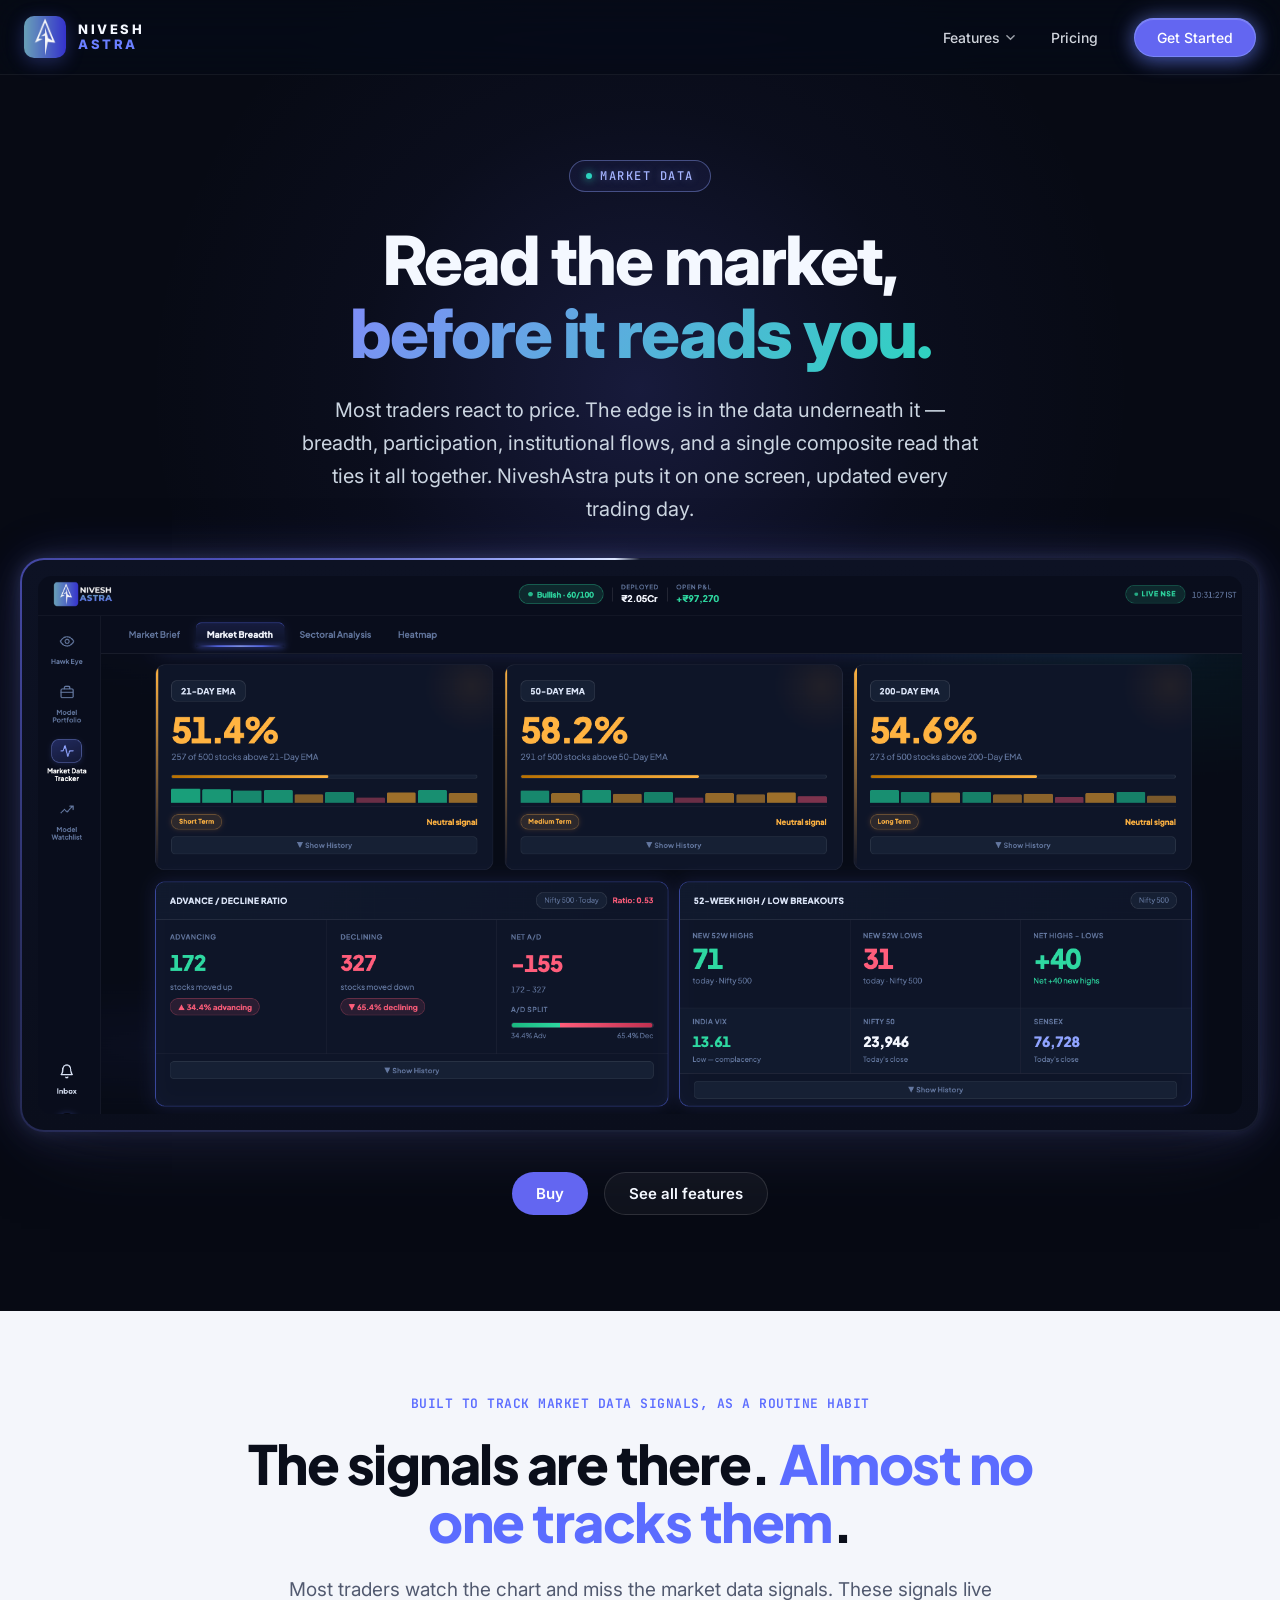
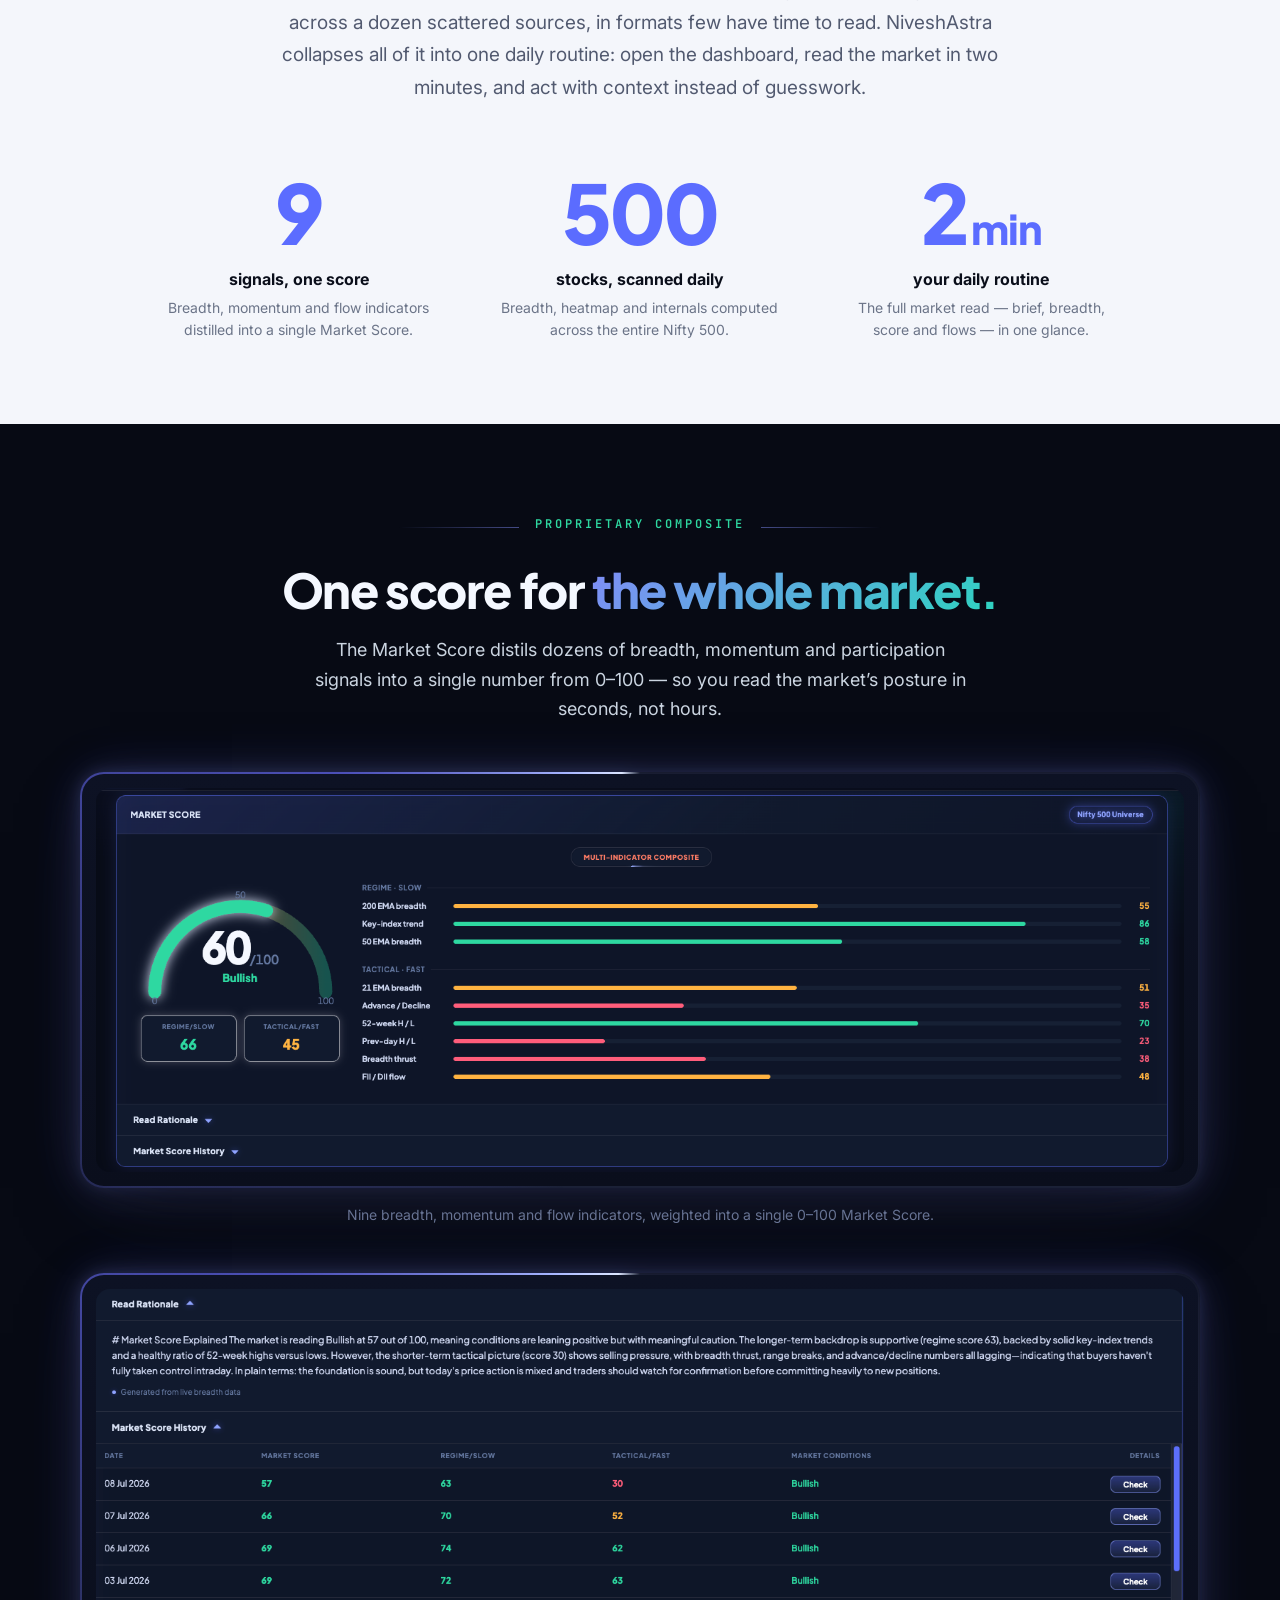
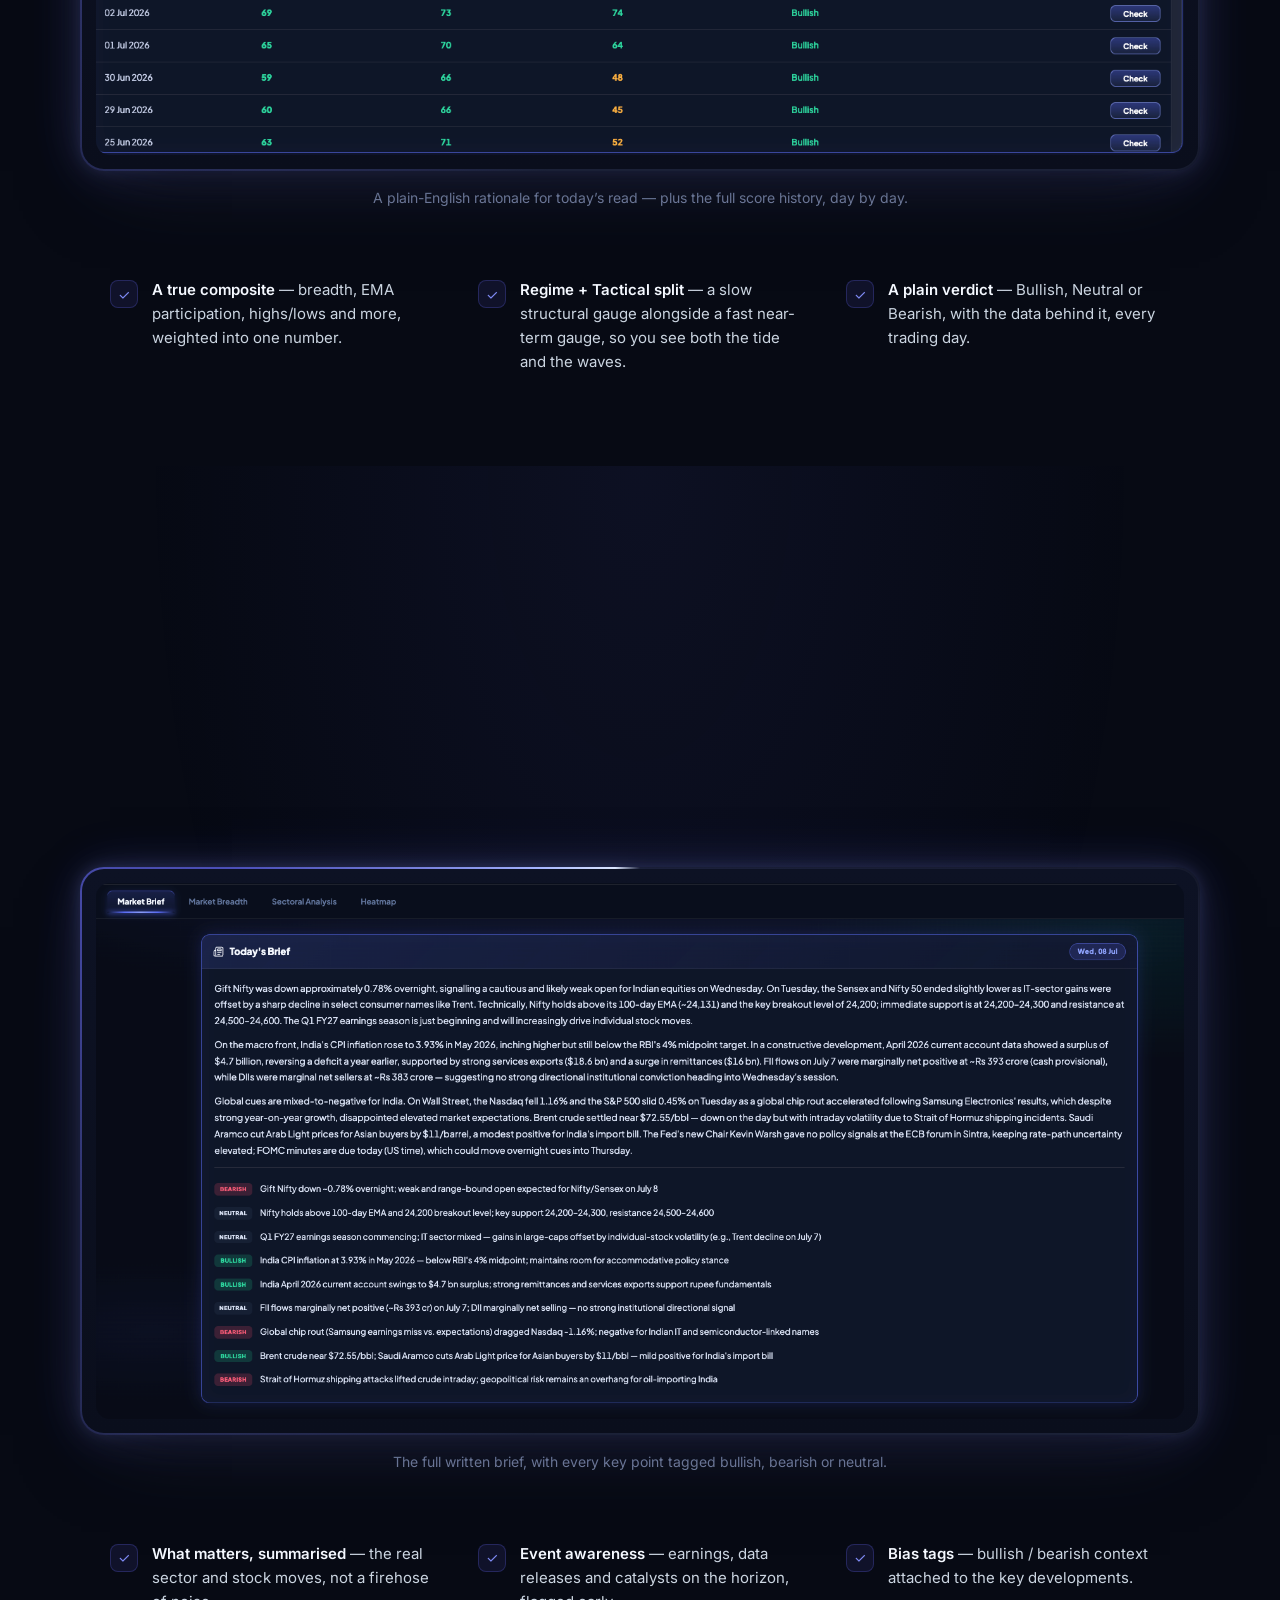
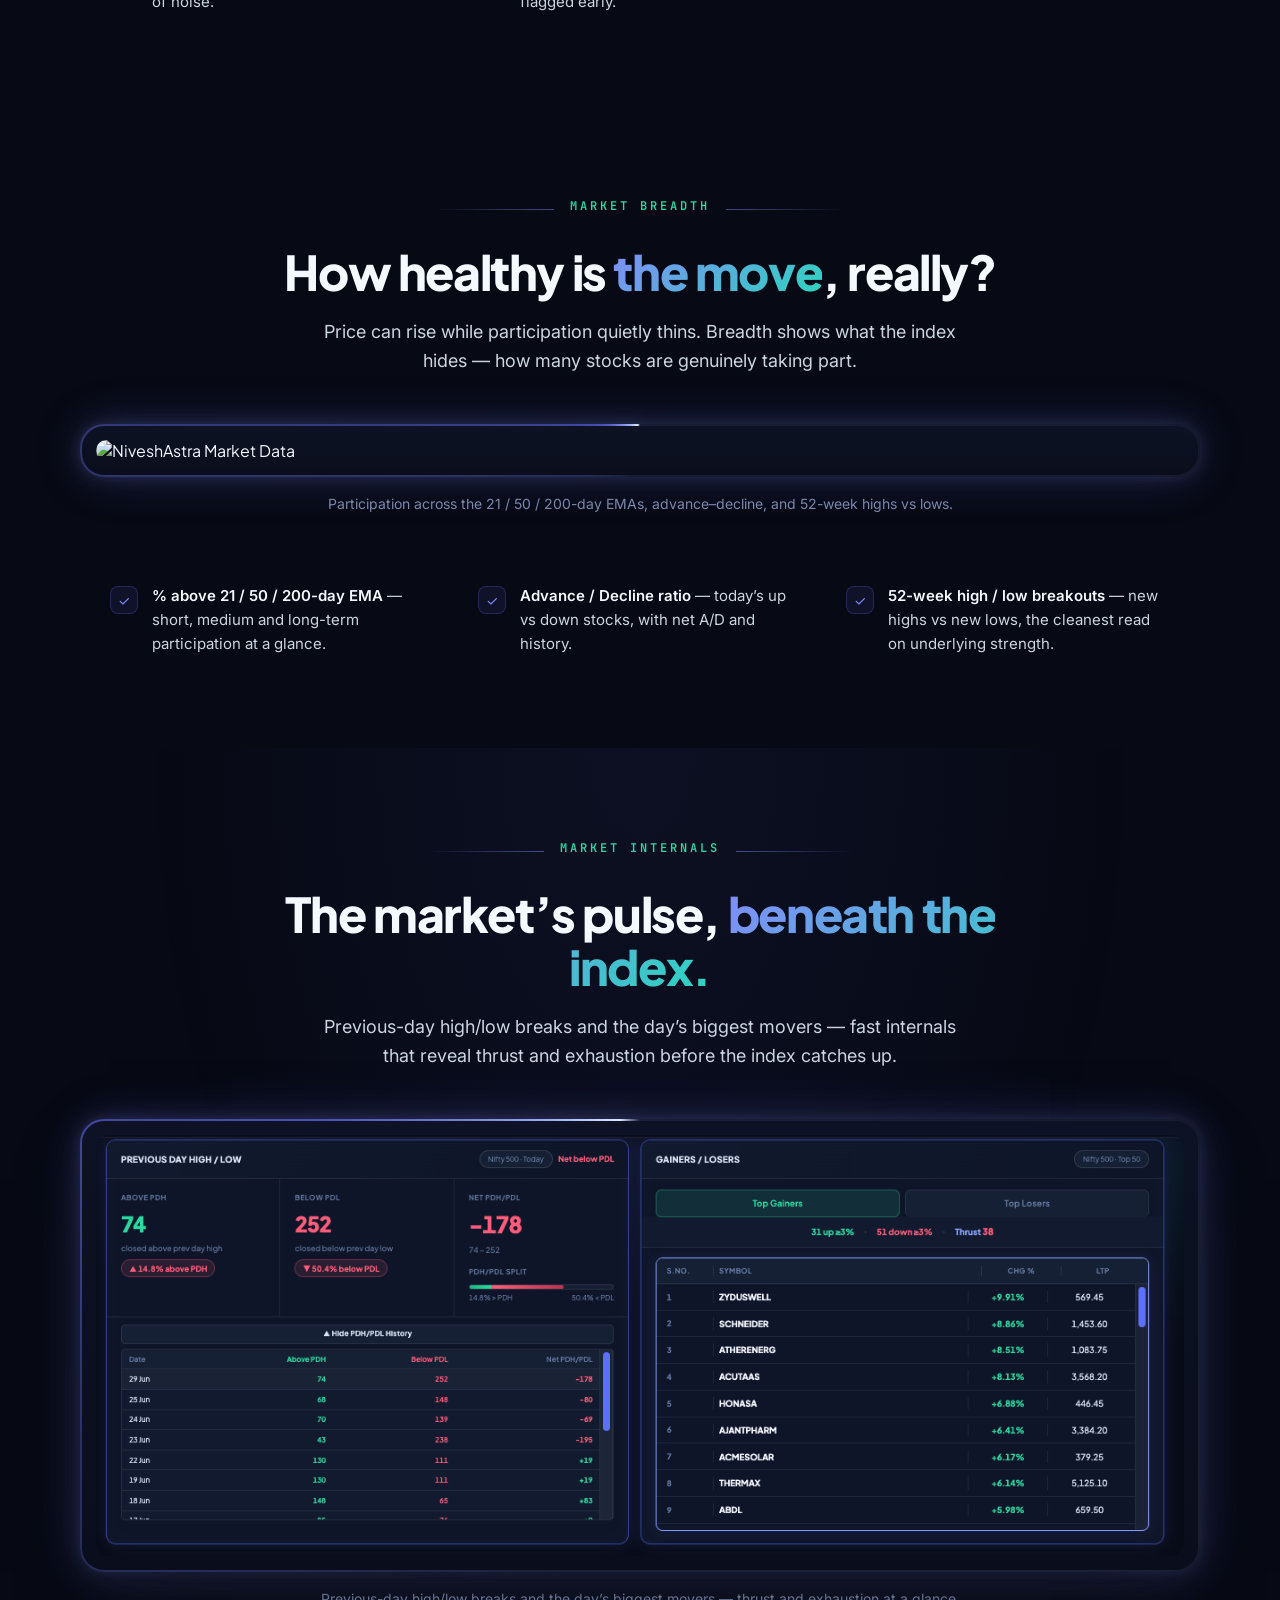
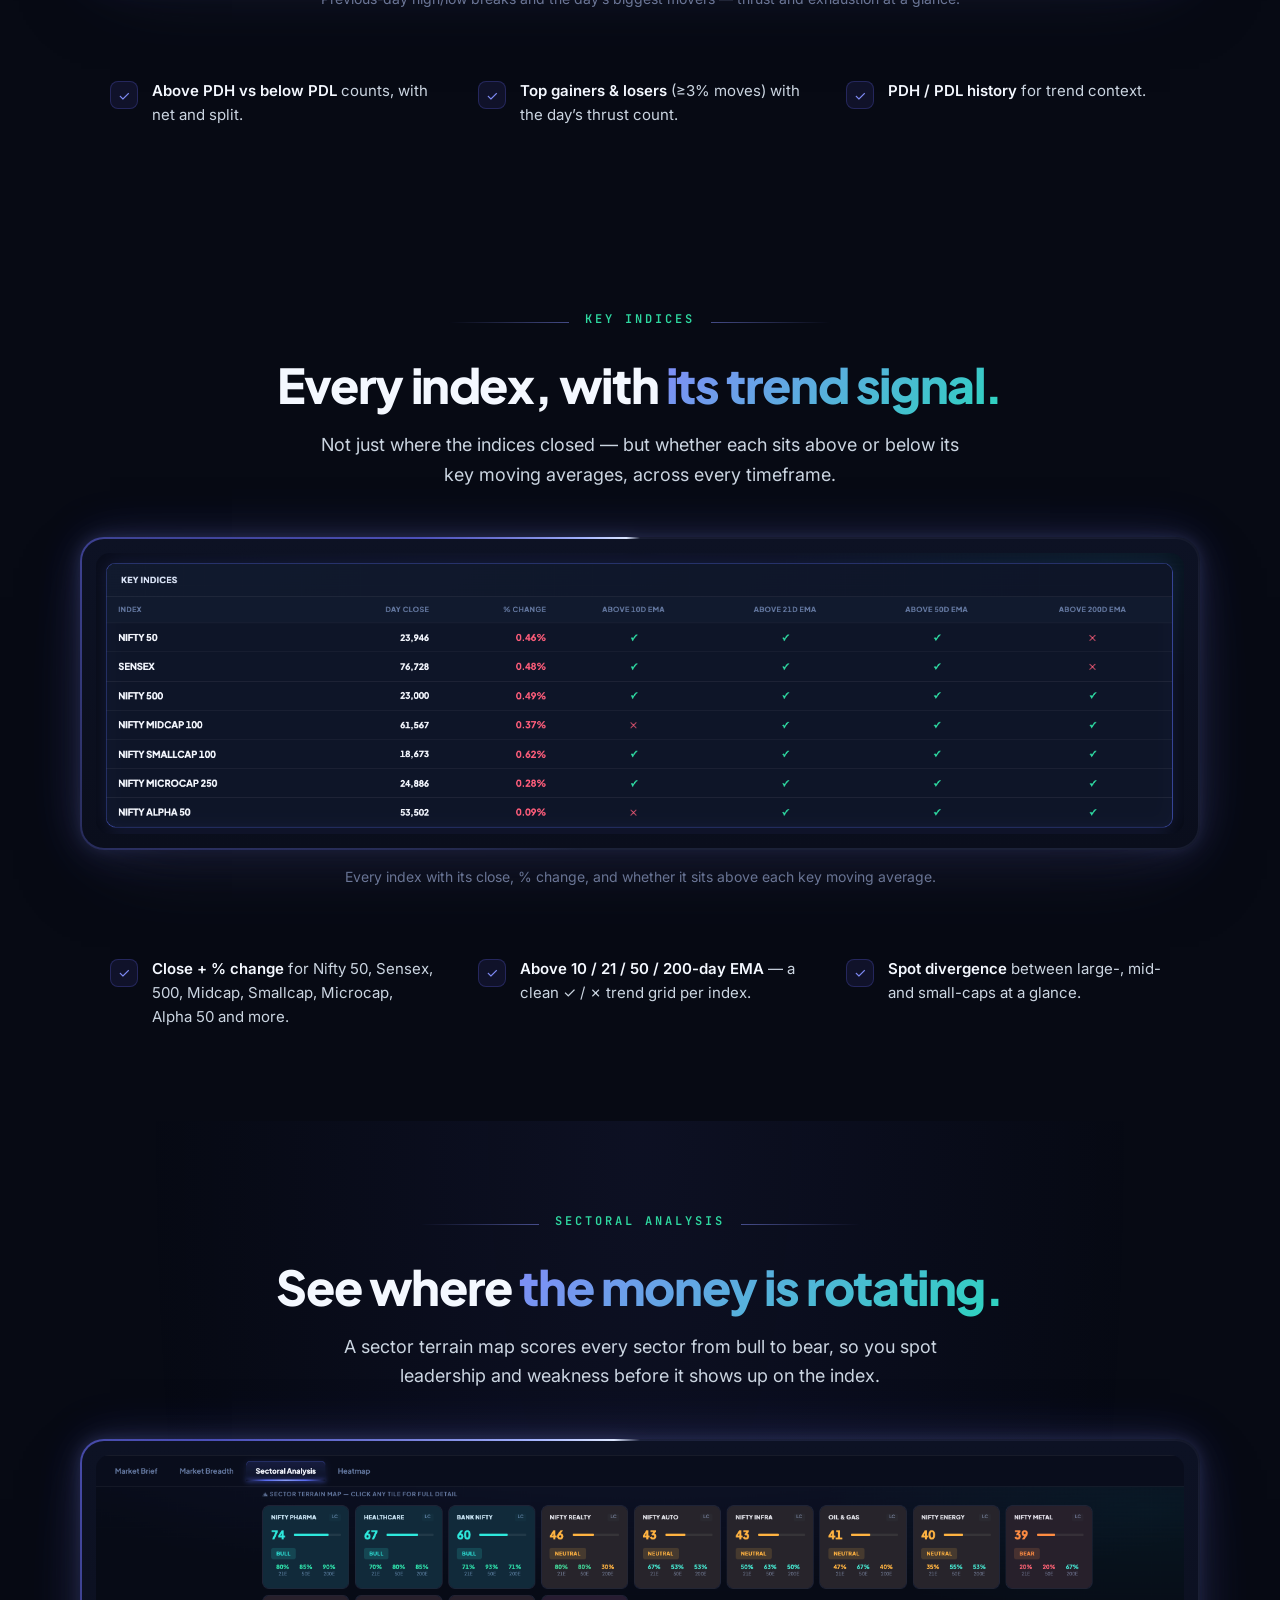
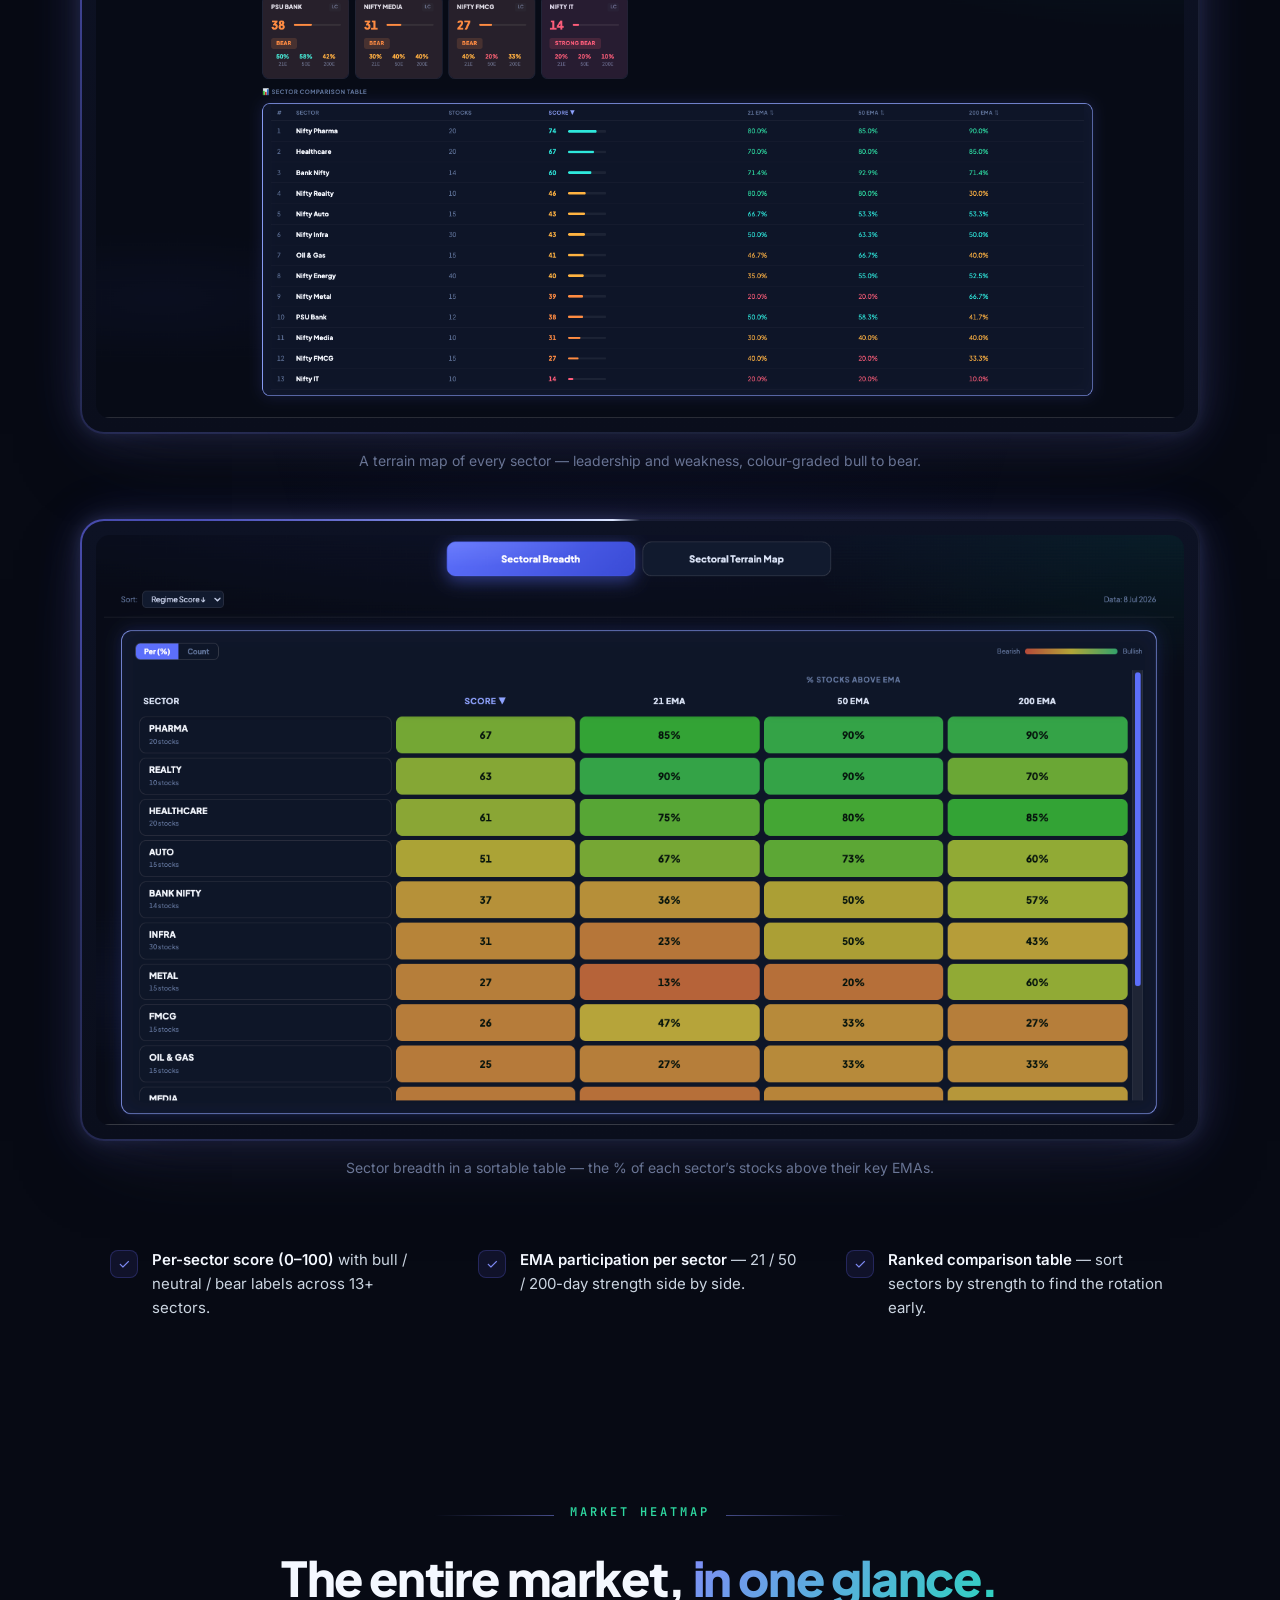
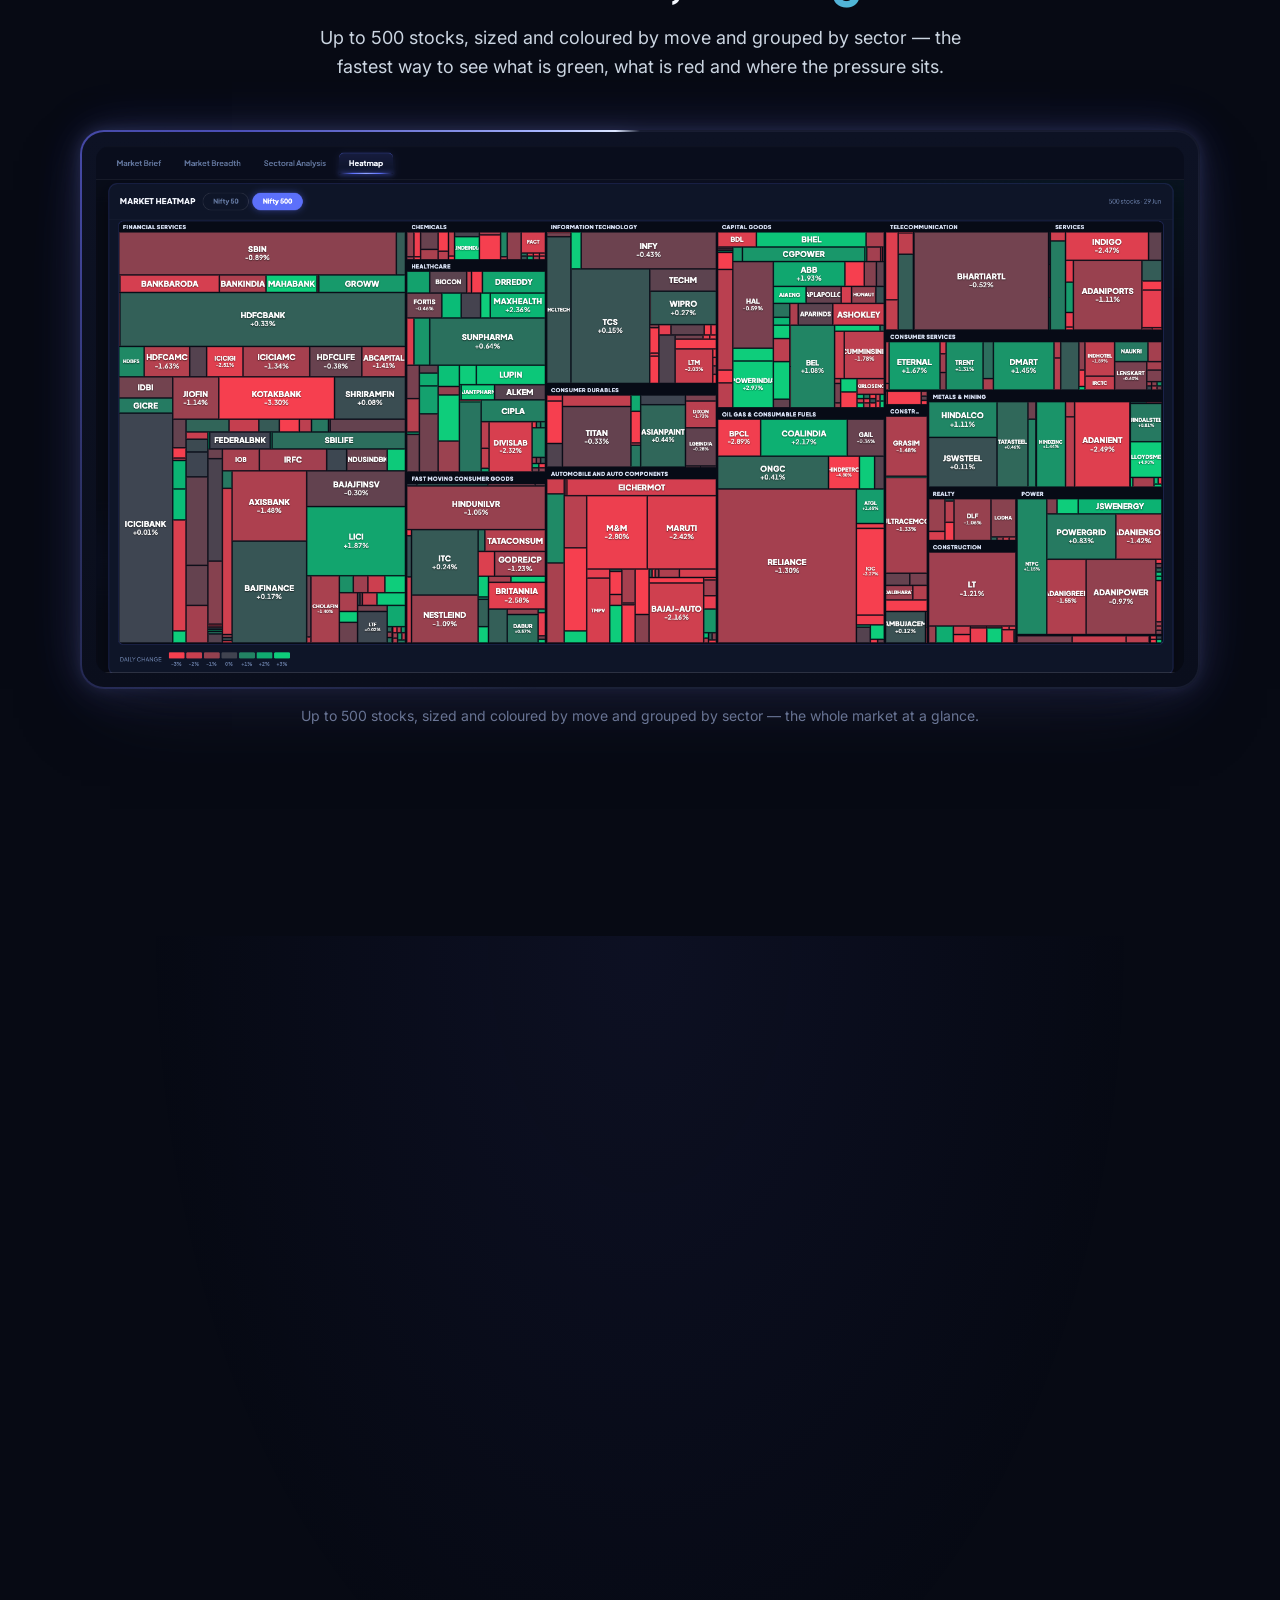
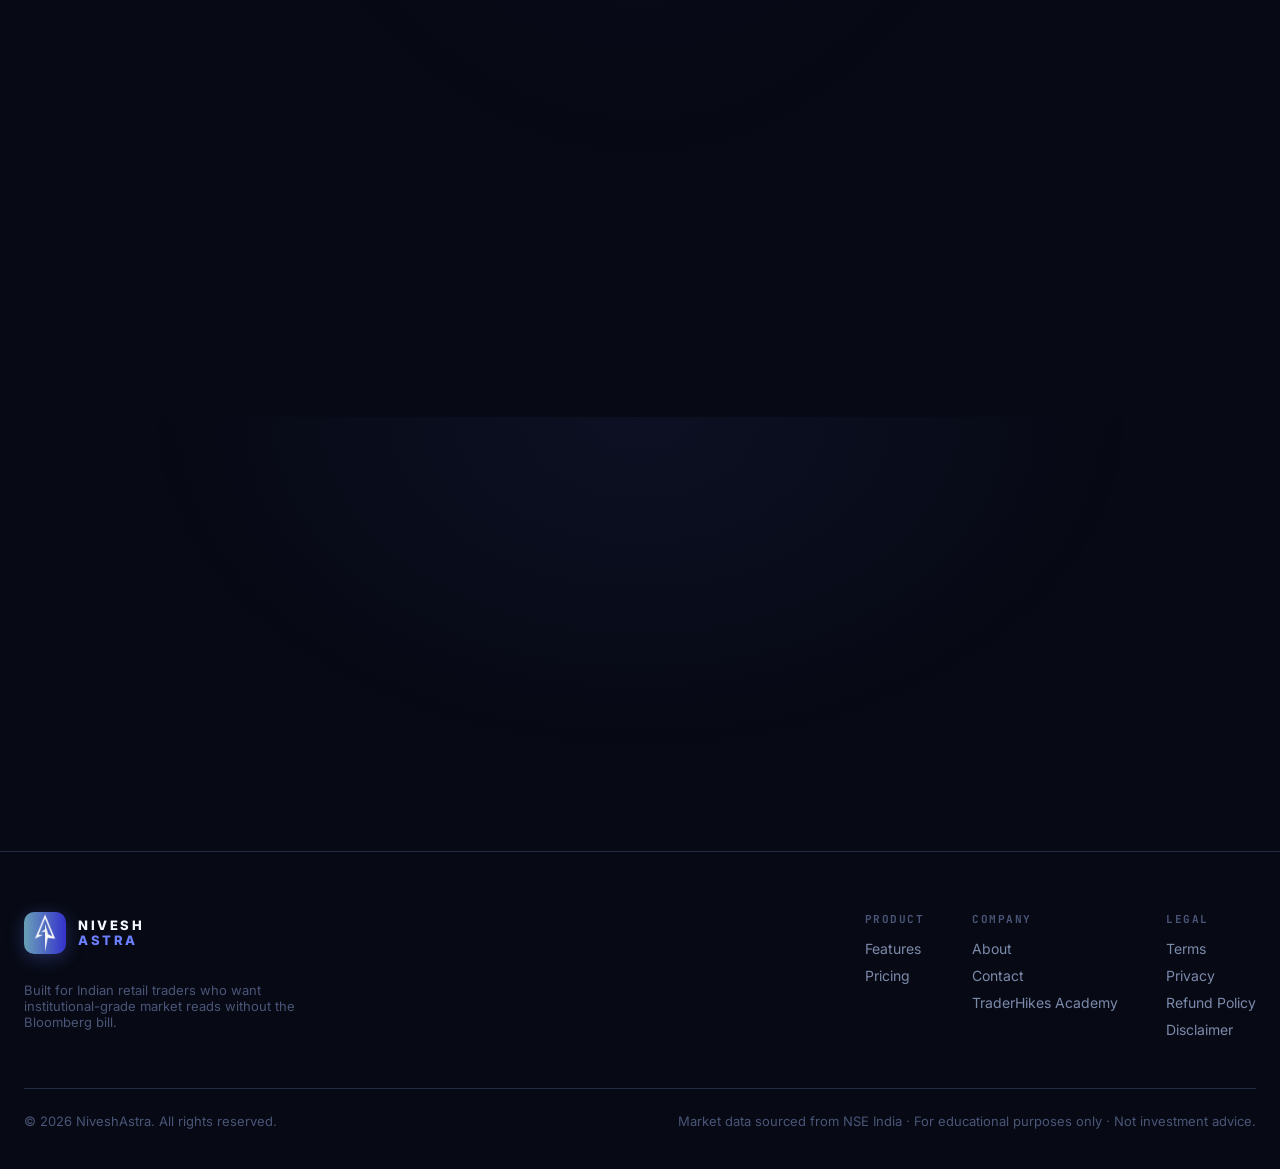
==== commit 6a6d5e98: "Update market-data.html" ====
--- a/market-data.html
+++ b/market-data.html
@@ -43,7 +43,6 @@
         </div>
       </div>
       <a href="/#pricing">Pricing</a>
-      <a href="/#mstp">MSTP</a>
       <a class="nav-cta" role="button" aria-disabled="true">Get Started</a>
     </div>
   </div>
@@ -158,7 +157,7 @@
       <span class="step-label">Daily Market Brief</span>
       <span class="step-rule"></span>
     </div>
-    <h2>The day’s narrative, <span class="grad">in plain English.</span></h2>
+    <h2 class="h2-oneline">The day’s narrative, <span class="grad">in plain English.</span></h2>
     <p>A concise written brief of what is actually moving — sectors, stocks and macro events — so you start the session informed instead of scrambling through headlines.</p>
   </div>
   <div class="block-lead reveal block-gap">
@@ -226,7 +225,7 @@
       <span class="step-label">Market Internals</span>
       <span class="step-rule"></span>
     </div>
-    <h2>The market’s pulse, <span class="grad">beneath the index.</span></h2>
+    <h2 class="h2-oneline">The market’s pulse, <span class="grad">beneath the index.</span></h2>
     <p>Previous-day high/low breaks and the day’s biggest movers — fast internals that reveal thrust and exhaustion before the index catches up.</p>
   </div>
   <div class="block-lead reveal block-gap">
@@ -426,7 +425,6 @@
           <h4>Product</h4>
           <a href="/#features">Features</a>
           <a href="/#pricing">Pricing</a>
-          <a href="/#mstp">MSTP</a>
         </div>
         <div class="footer-col">
           <h4>Company</h4>
--- a/styles.css
+++ b/styles.css
@@ -1491,7 +1491,7 @@
 /* ============================================================= */
 .page-hero{
   position:relative;
-  padding:160px 32px 56px;
+  padding:160px 32px 0;
   text-align:center;
   overflow:hidden;
 }
@@ -1519,10 +1519,10 @@
   color:var(--text-secondary);
   line-height:1.65;
   max-width:680px;
-  margin:0 auto 40px;
+  margin:0 auto 32px;
 }
 @media (max-width:768px){
-  .page-hero{ padding:120px 20px 40px; }
+  .page-hero{ padding:120px 20px 0; }
 }
 
 /* full-width establishing screenshot under the banner */
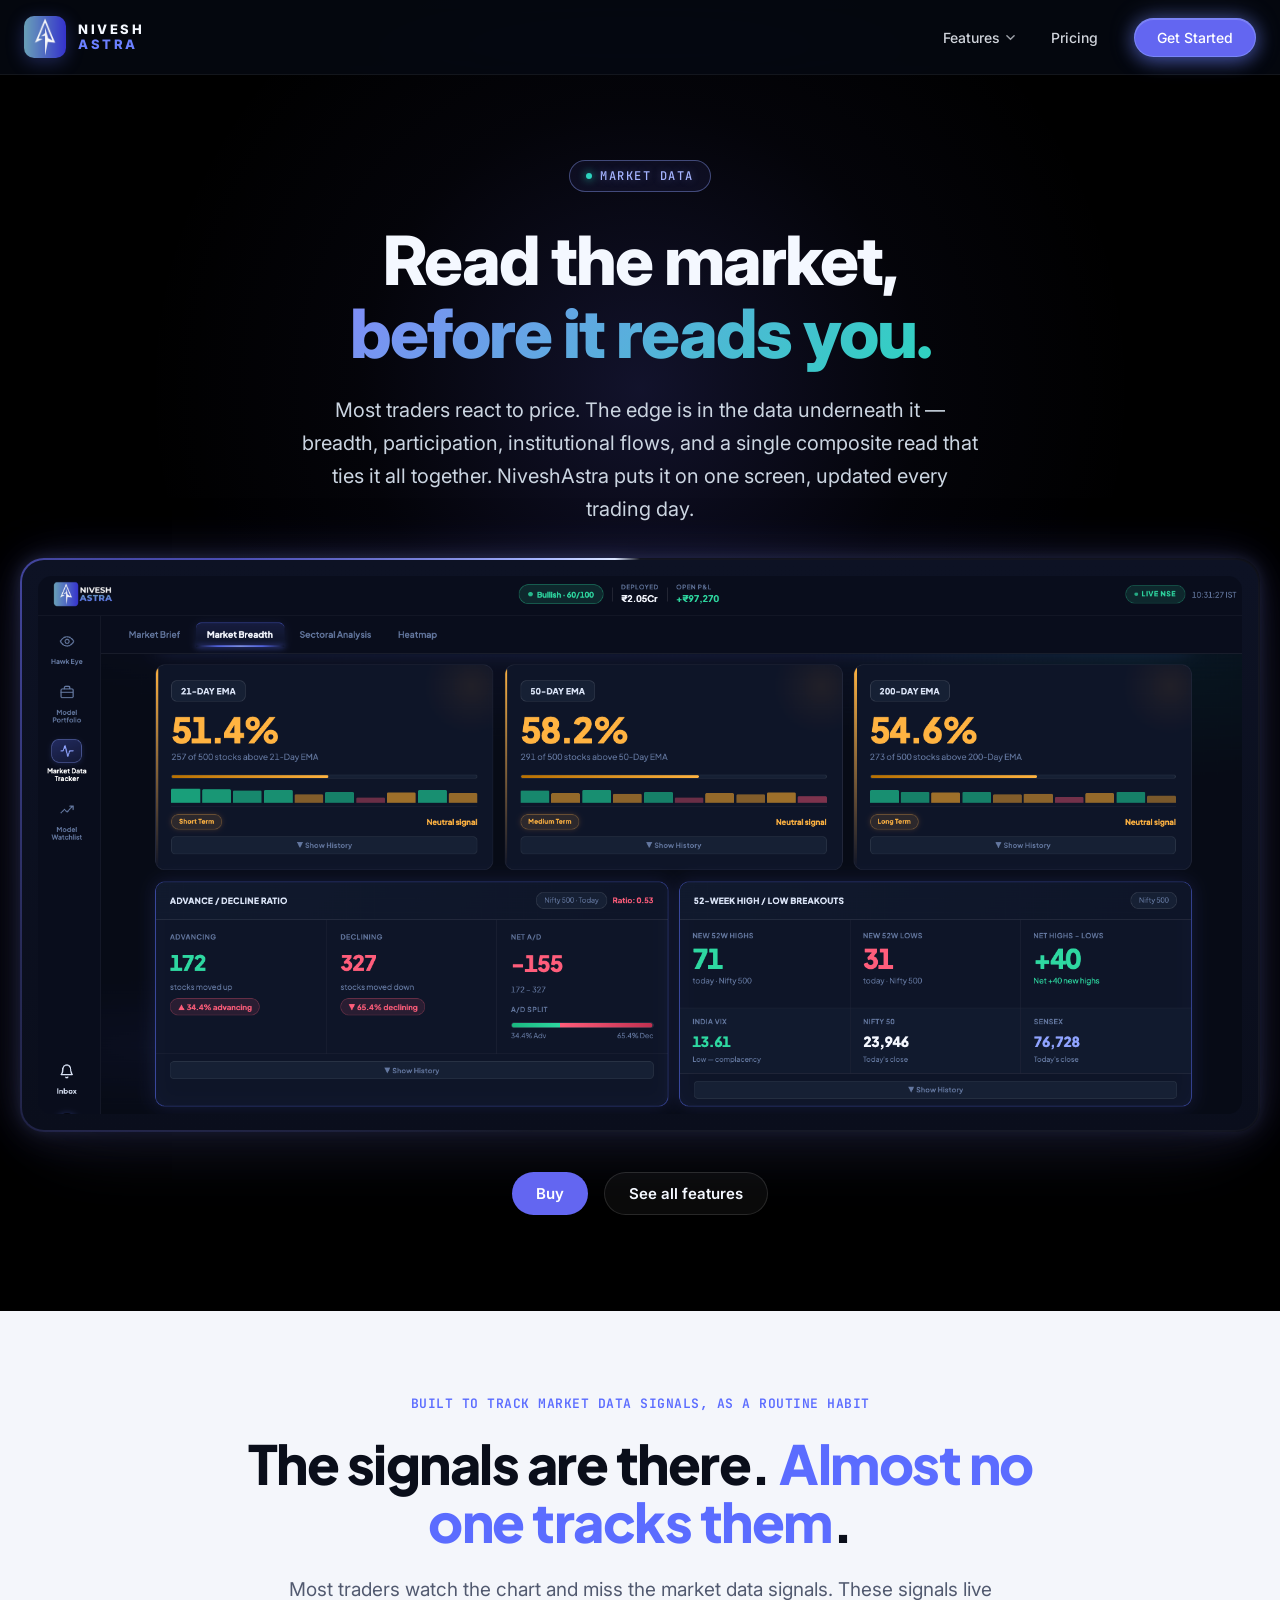
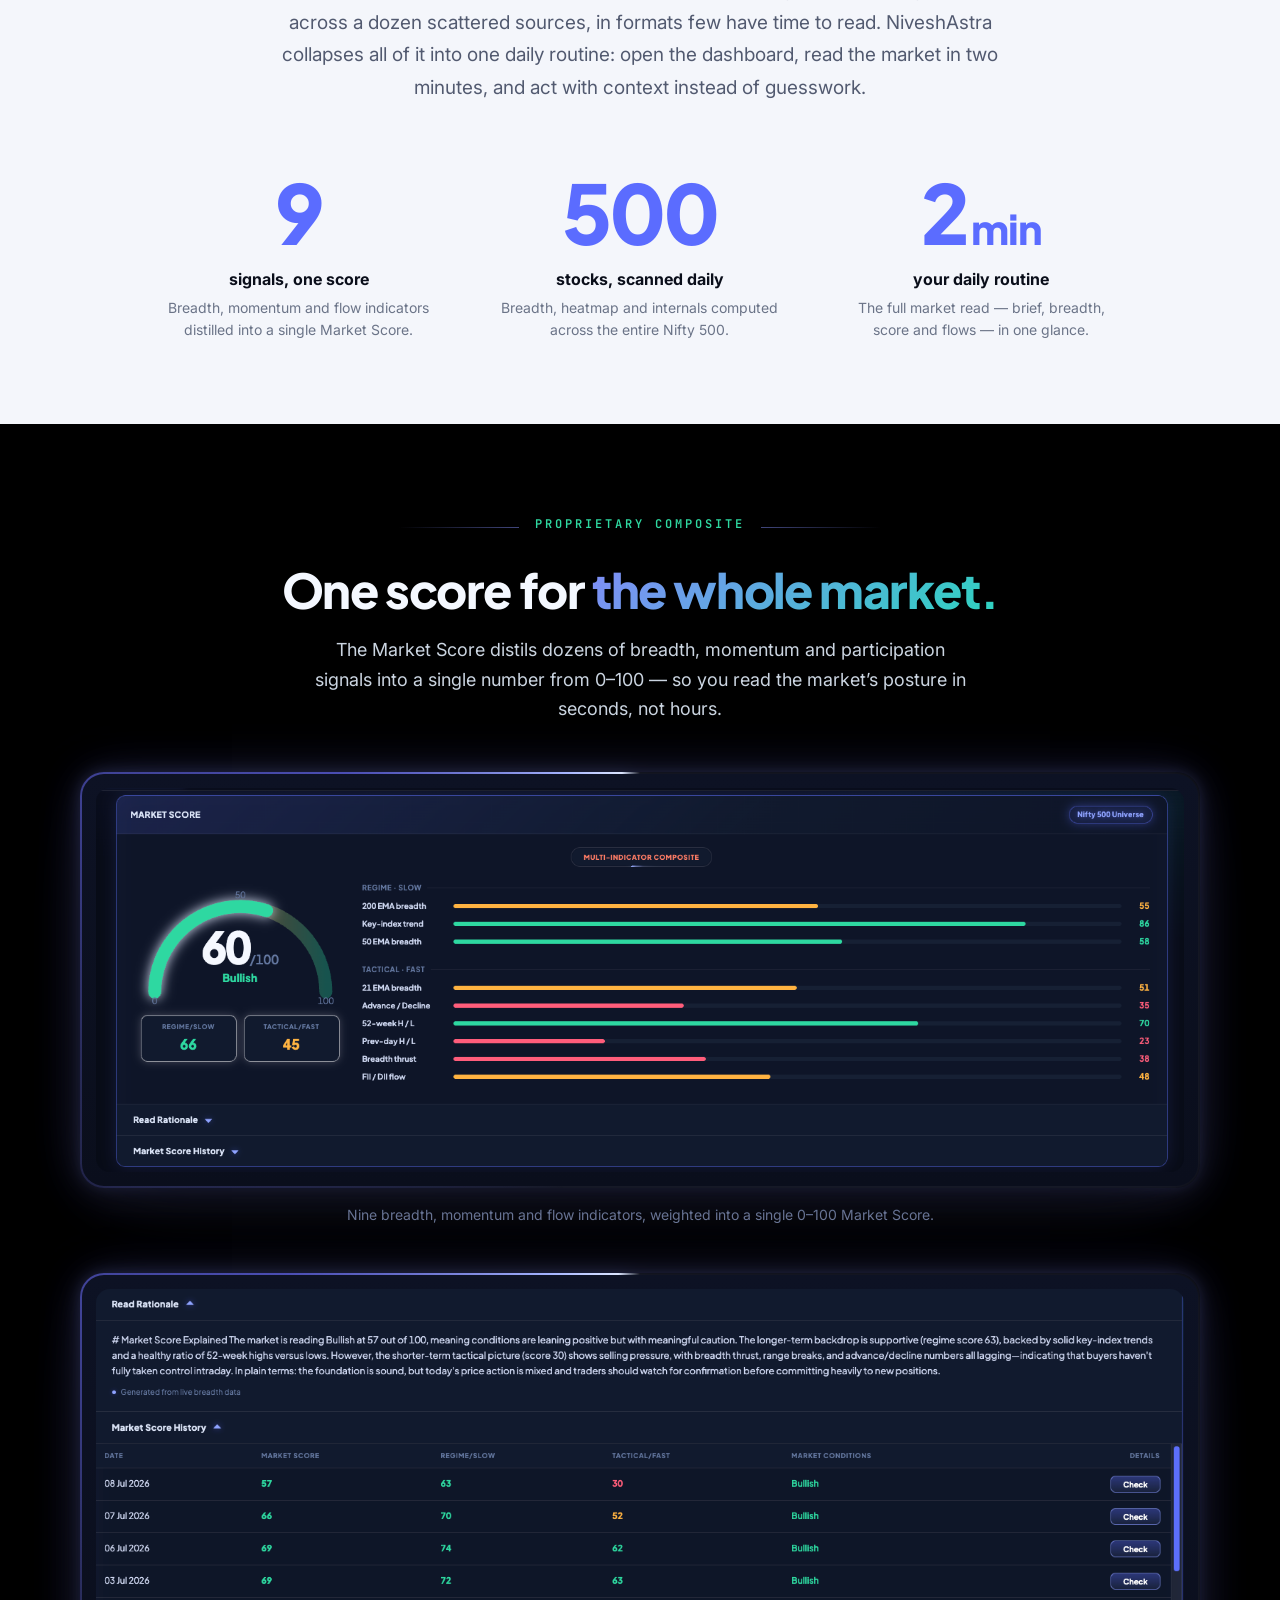
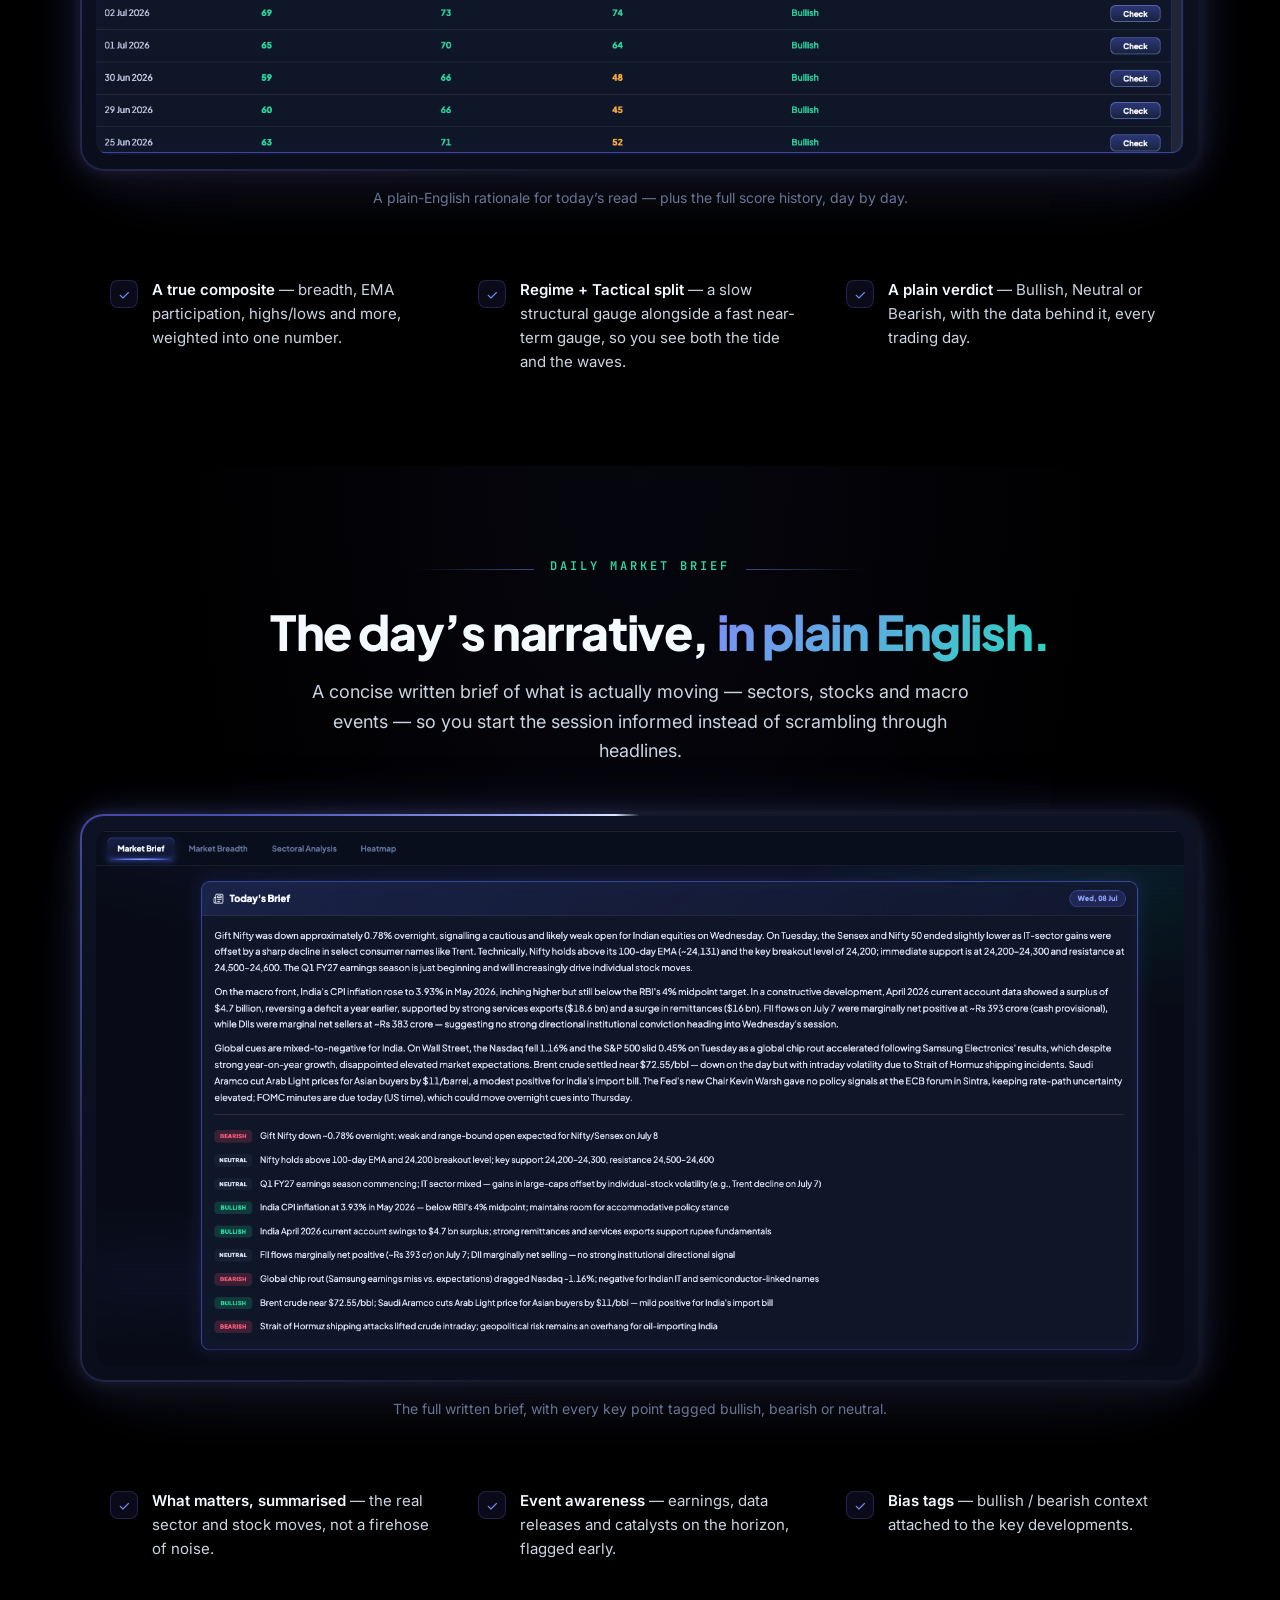
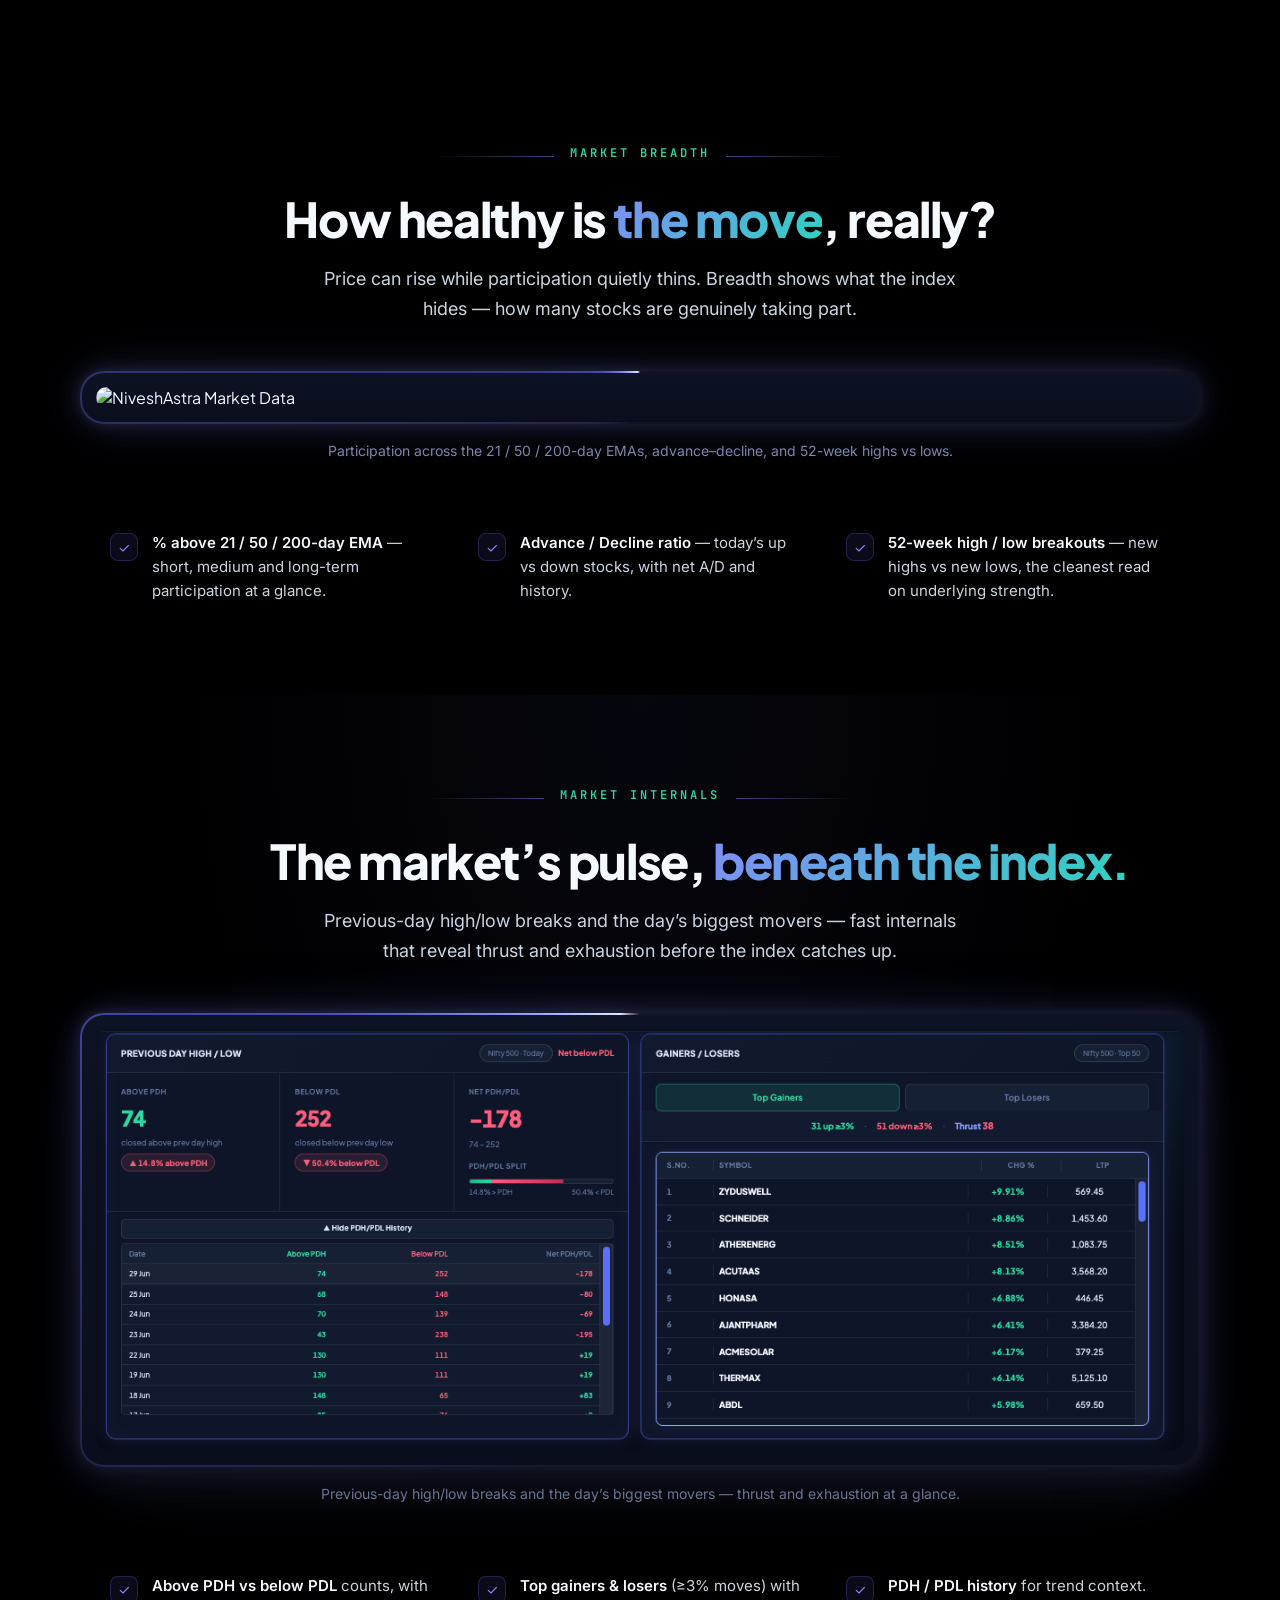
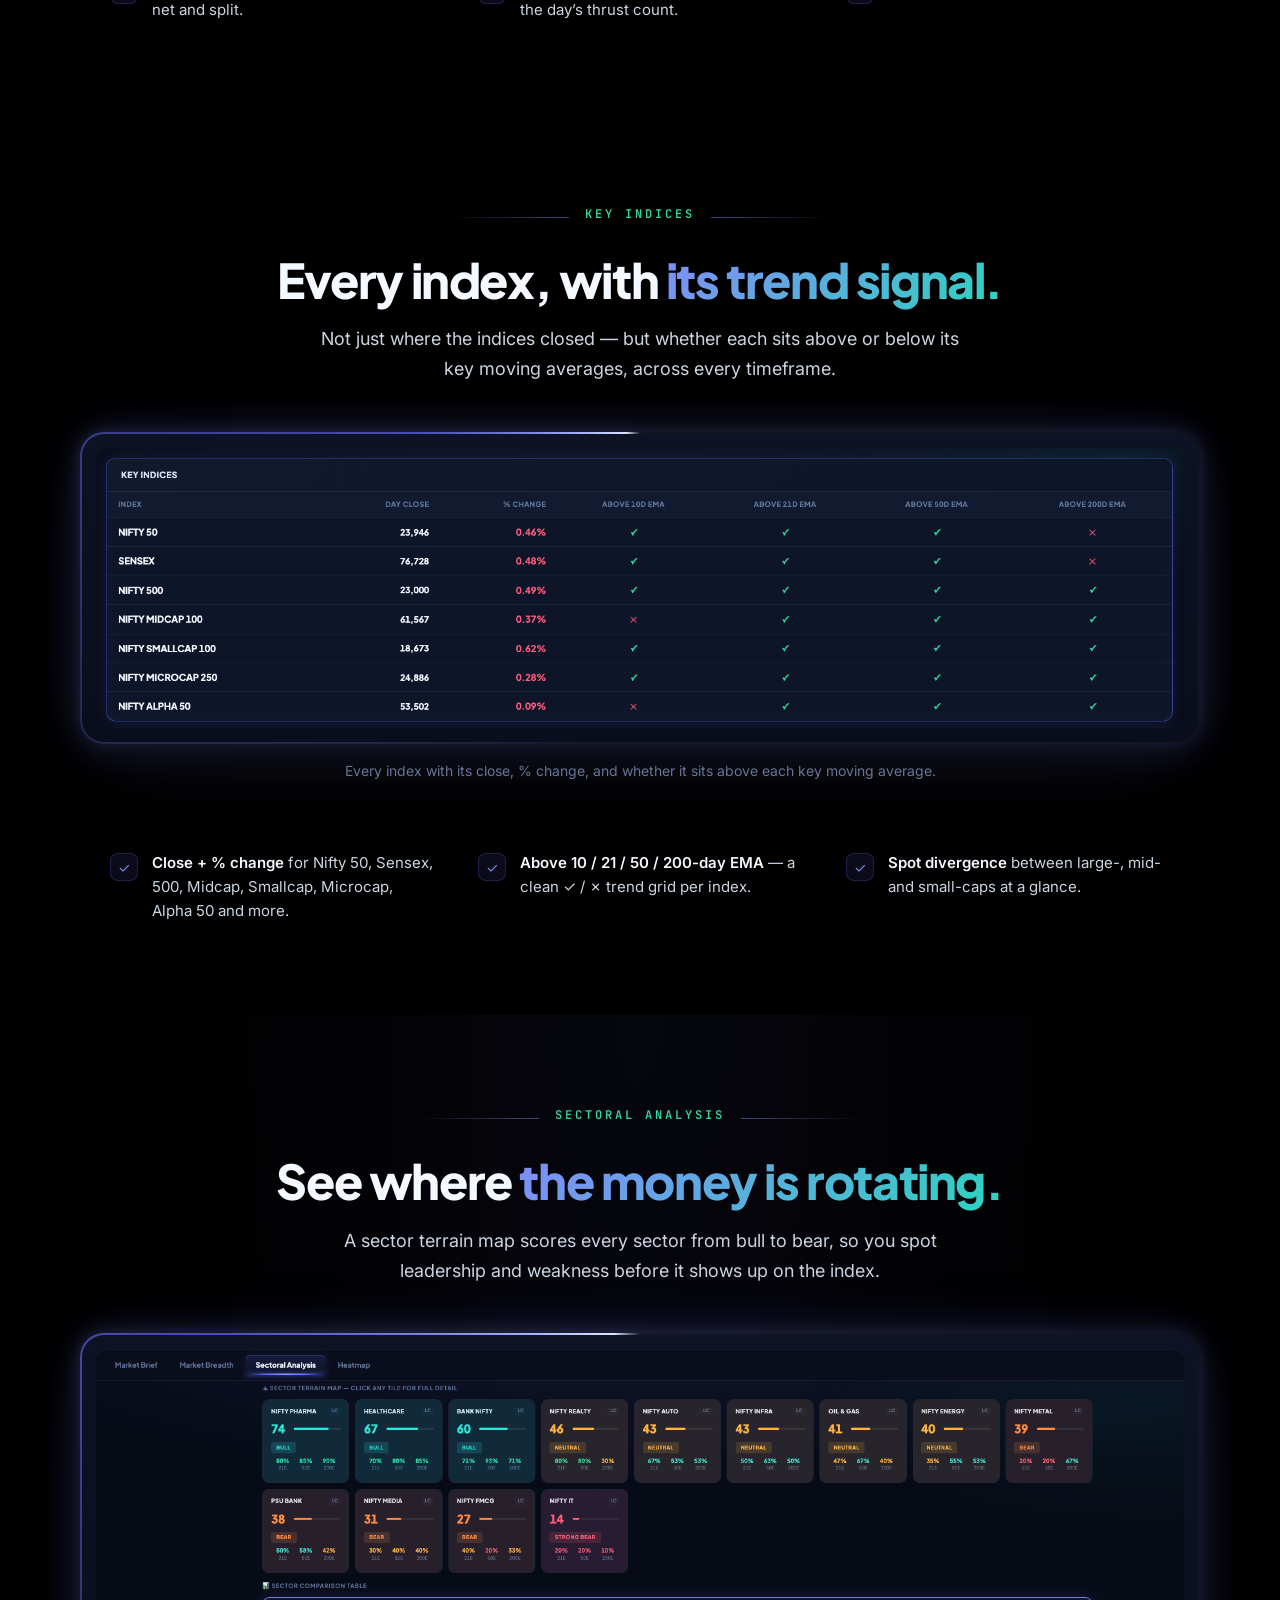
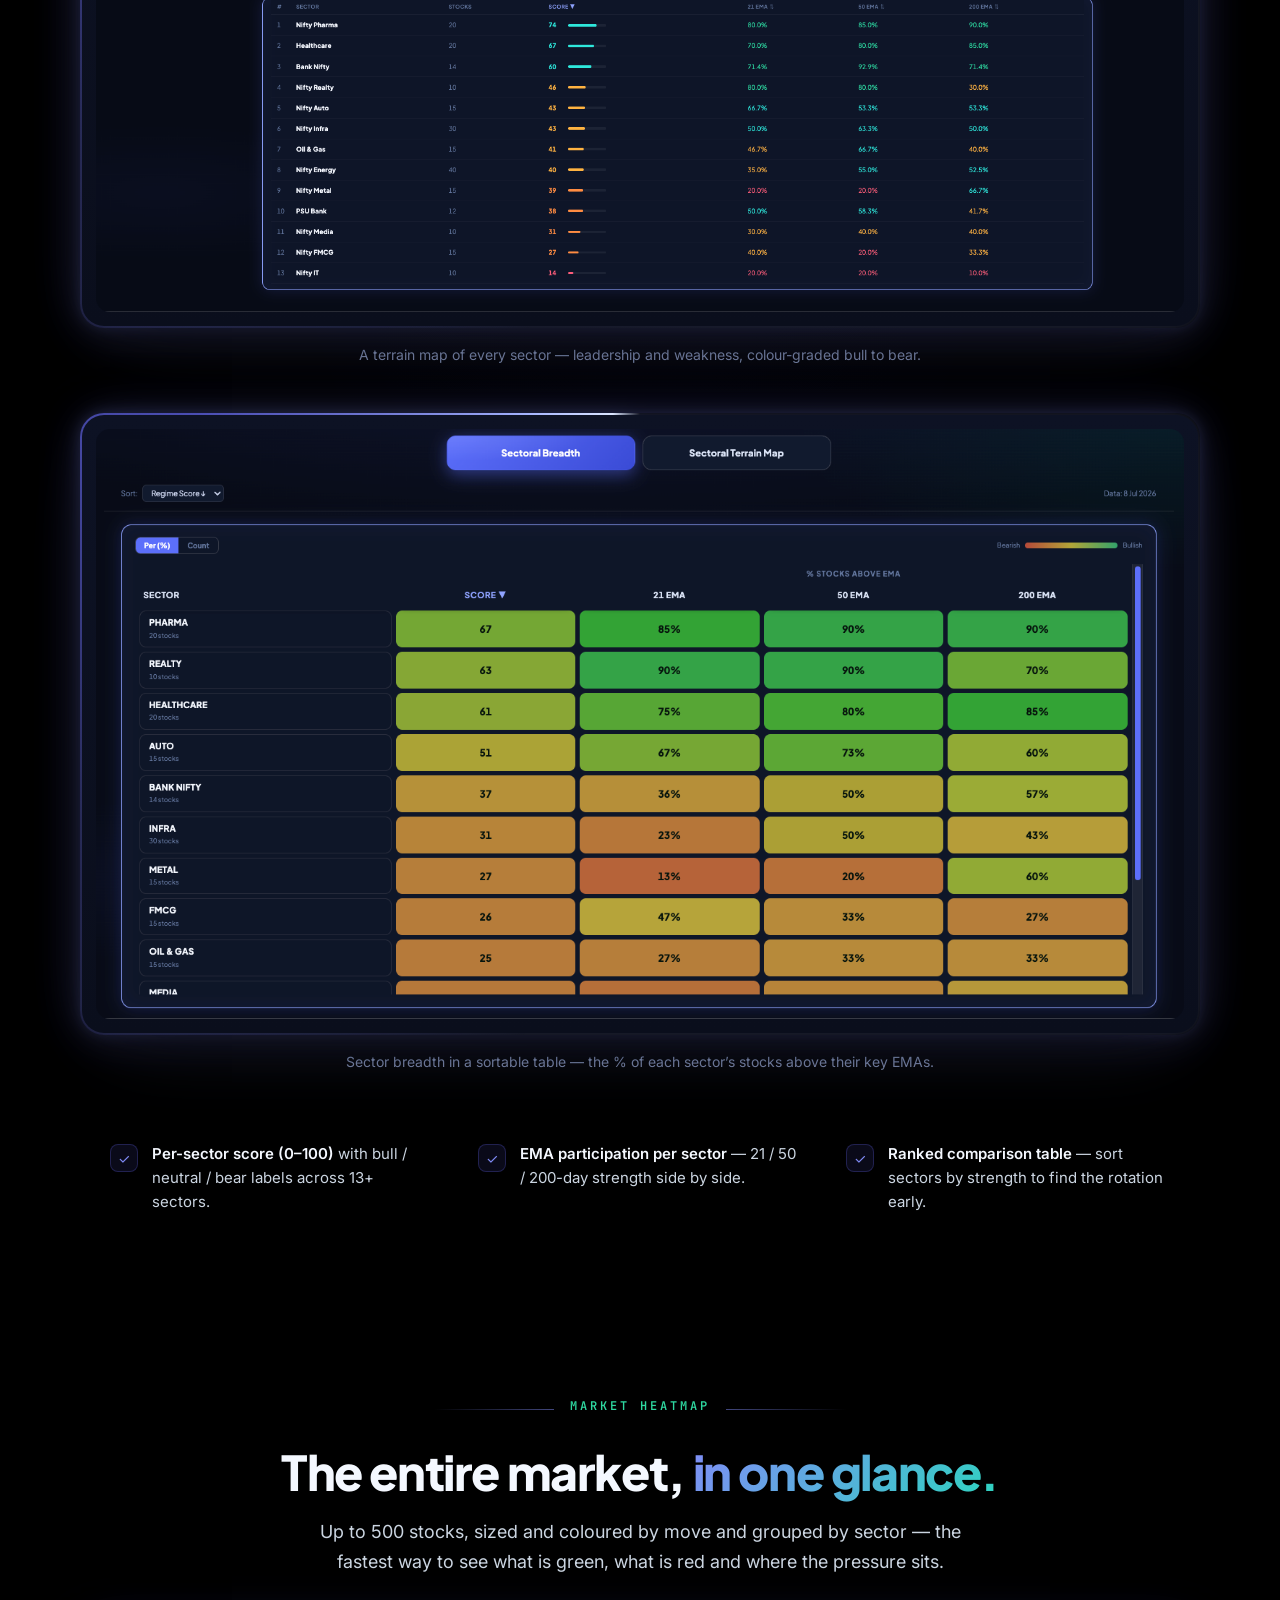
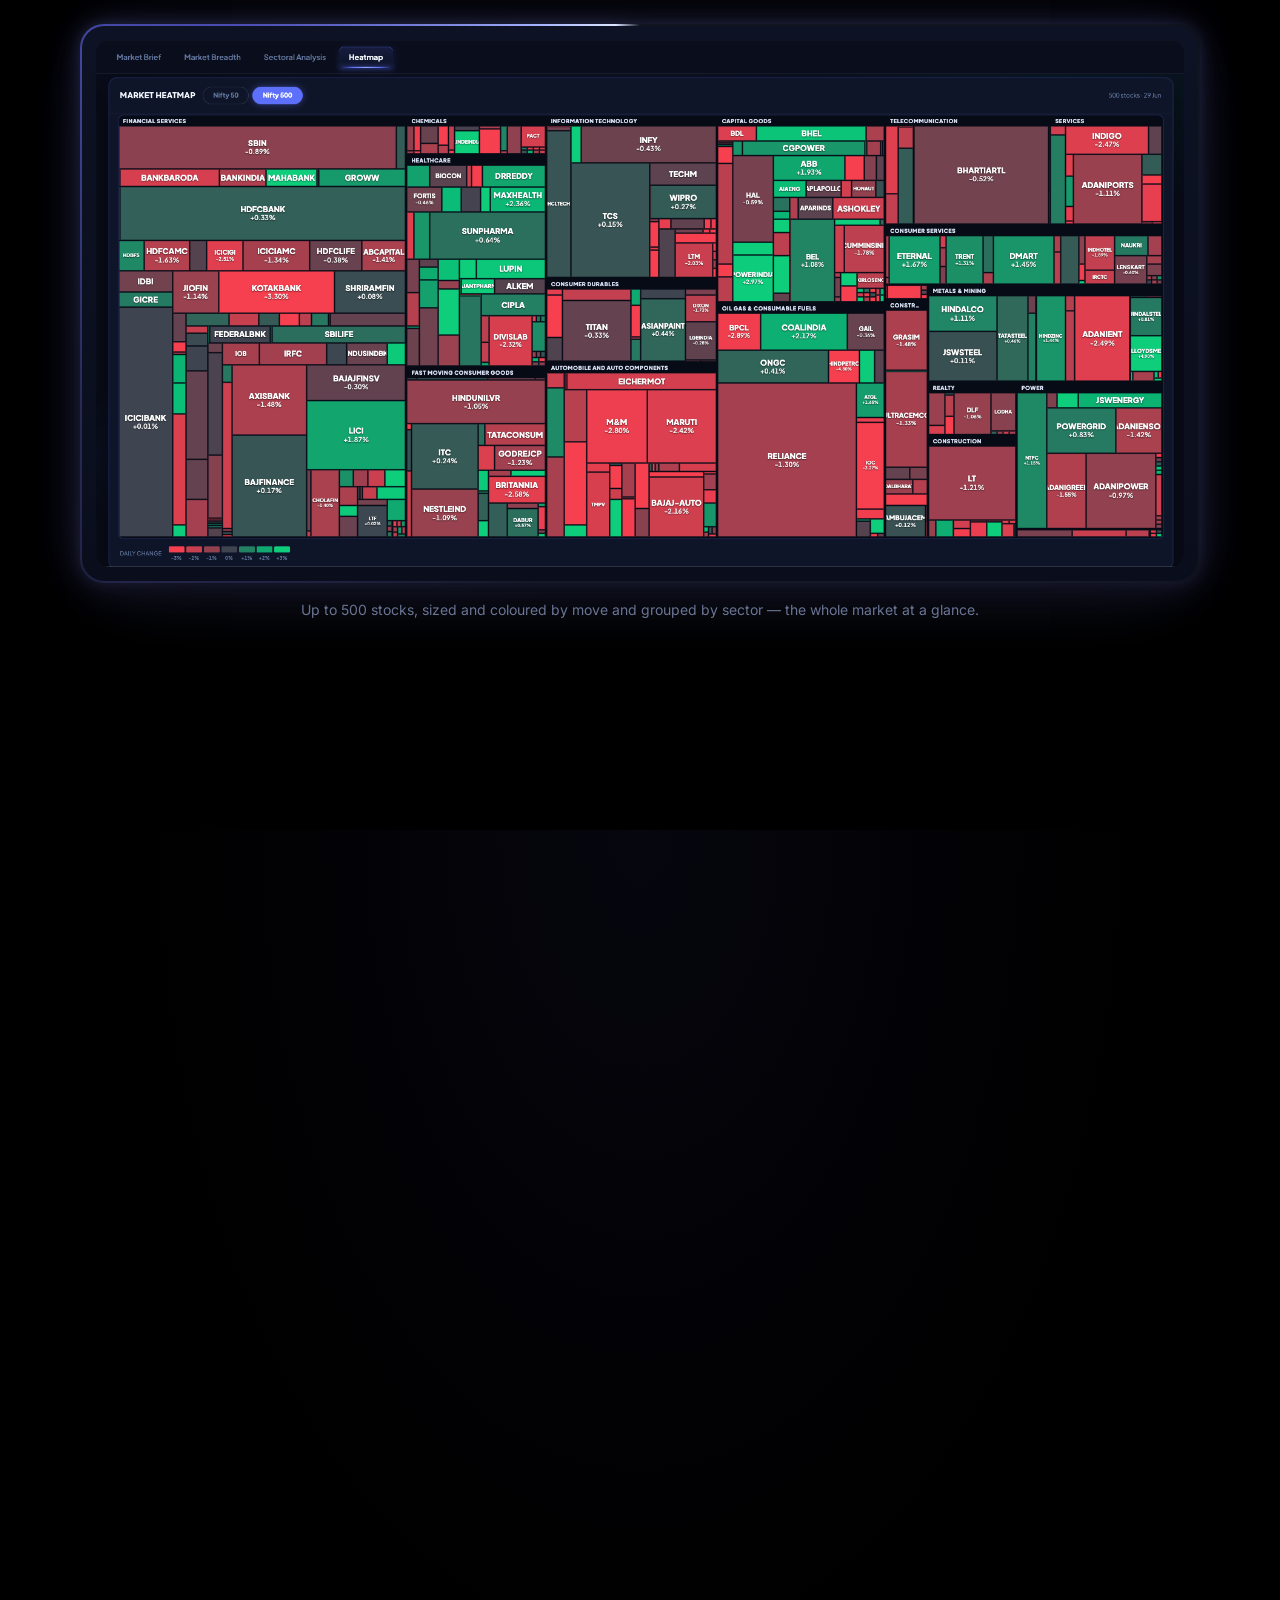
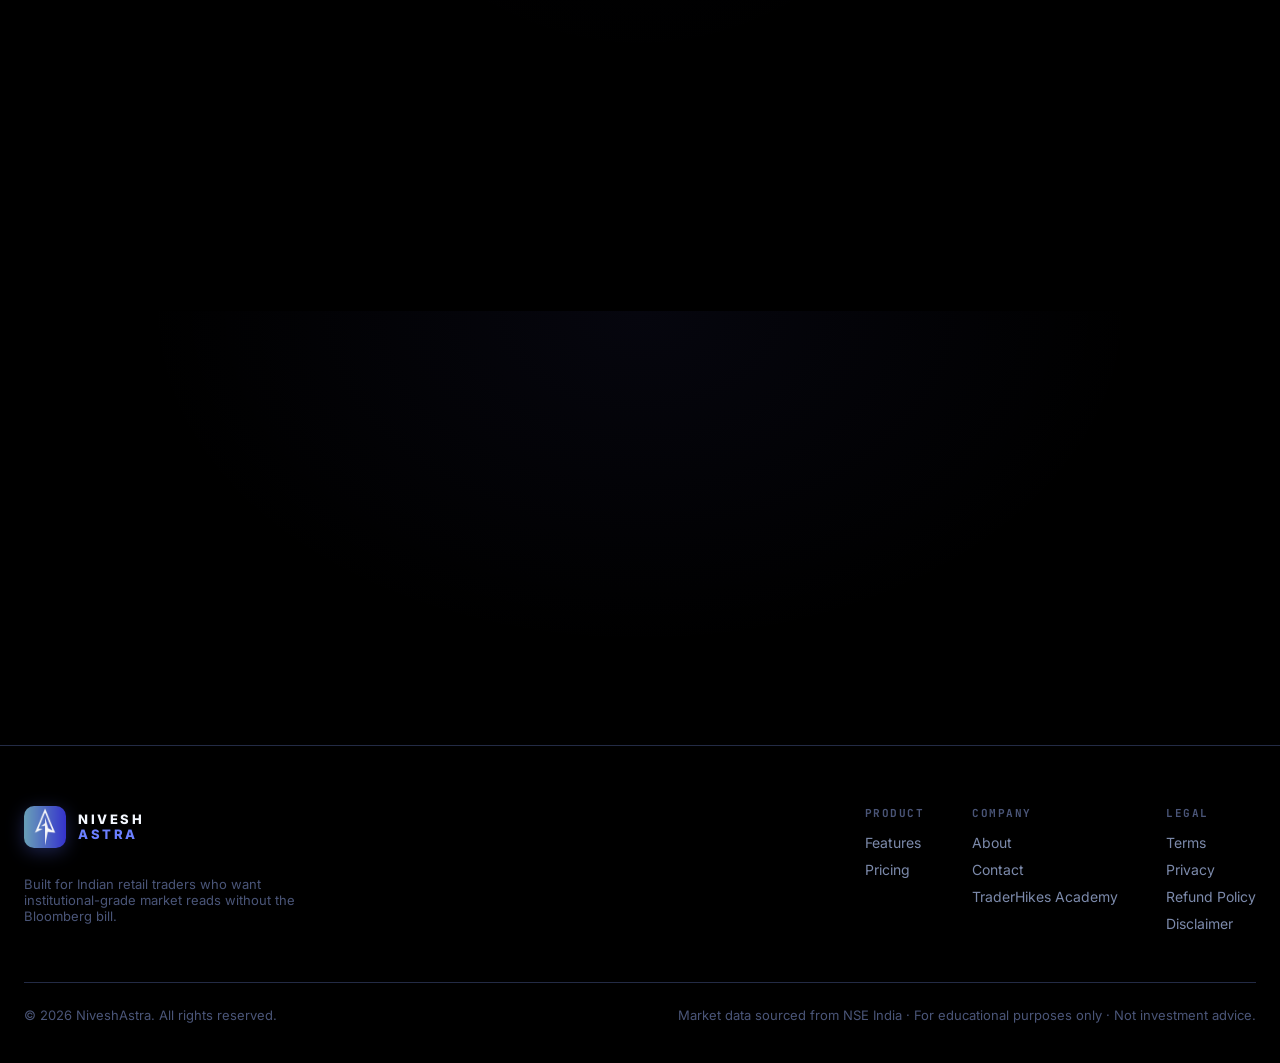
==== commit 356dadd0: "Update market-data.html" ====
--- a/market-data.html
+++ b/market-data.html
@@ -10,7 +10,7 @@
 <link href="https://fonts.googleapis.com/css2?family=Inter:wght@400;500;600;700;800;900&family=JetBrains+Mono:wght@400;500;600;700&family=Plus+Jakarta+Sans:wght@400;500;600;700;800&display=swap" rel="stylesheet">
 <link rel="stylesheet" href="/styles.css">
 </head>
-<body>
+<body class="theme-black">
 
 <!-- NAV -->
 <nav class="nav">
--- a/styles.css
+++ b/styles.css
@@ -2208,9 +2208,9 @@
   .pcard.featured::before{ display:none; }
 }
 .pcard.featured::after{
-  content:''; position:absolute; inset:-40% -30% 40% -30%;
-  background:radial-gradient(ellipse at 50% 0%, rgba(129,140,248,.30), transparent 62%);
-  filter:blur(34px); pointer-events:none; z-index:0;
+  content:''; position:absolute; inset:-14% -16% 30% -16%;
+  background:radial-gradient(ellipse at 50% 30%, rgba(129,140,248,.16), transparent 62%);
+  filter:blur(26px); pointer-events:none; z-index:0;
 }
 .pcard > *{ position:relative; z-index:1; }
 
@@ -2315,3 +2315,22 @@
 /* De-linked buttons (private until payment gateway) keep look, drop pointer */
 .nav-cta[aria-disabled="true"],
 .btn-primary[aria-disabled="true"]{ cursor:default; }
+
+/* Force specific hero/section headings onto a single line (no font change) */
+.h2-oneline{ white-space:nowrap; }
+@media (max-width:640px){ .h2-oneline{ white-space:normal; } }  /* wrap on small phones to avoid overflow */
+
+
+/* ============================================================= */
+/* HOMEPAGE-ONLY BLACK THEME (scoped) — compare vs default navy  */
+/* ============================================================= */
+body.theme-black{ background:#000; }
+/* base dark sections + footer become true black; white section untouched */
+body.theme-black .section{ background:#000; }
+body.theme-black .footer{ background:#000; }
+/* the subtle "alt" section glow still reads on black — keep it, just a touch softer */
+body.theme-black .section.alt::before{
+  background:radial-gradient(ellipse at 50% 0%, rgba(99,102,241,0.06) 0%, transparent 55%);
+}
+/* hero + card fills that used the navy token: nudge toward black so they sit on pure black */
+body.theme-black .hero{ background:#000; }
